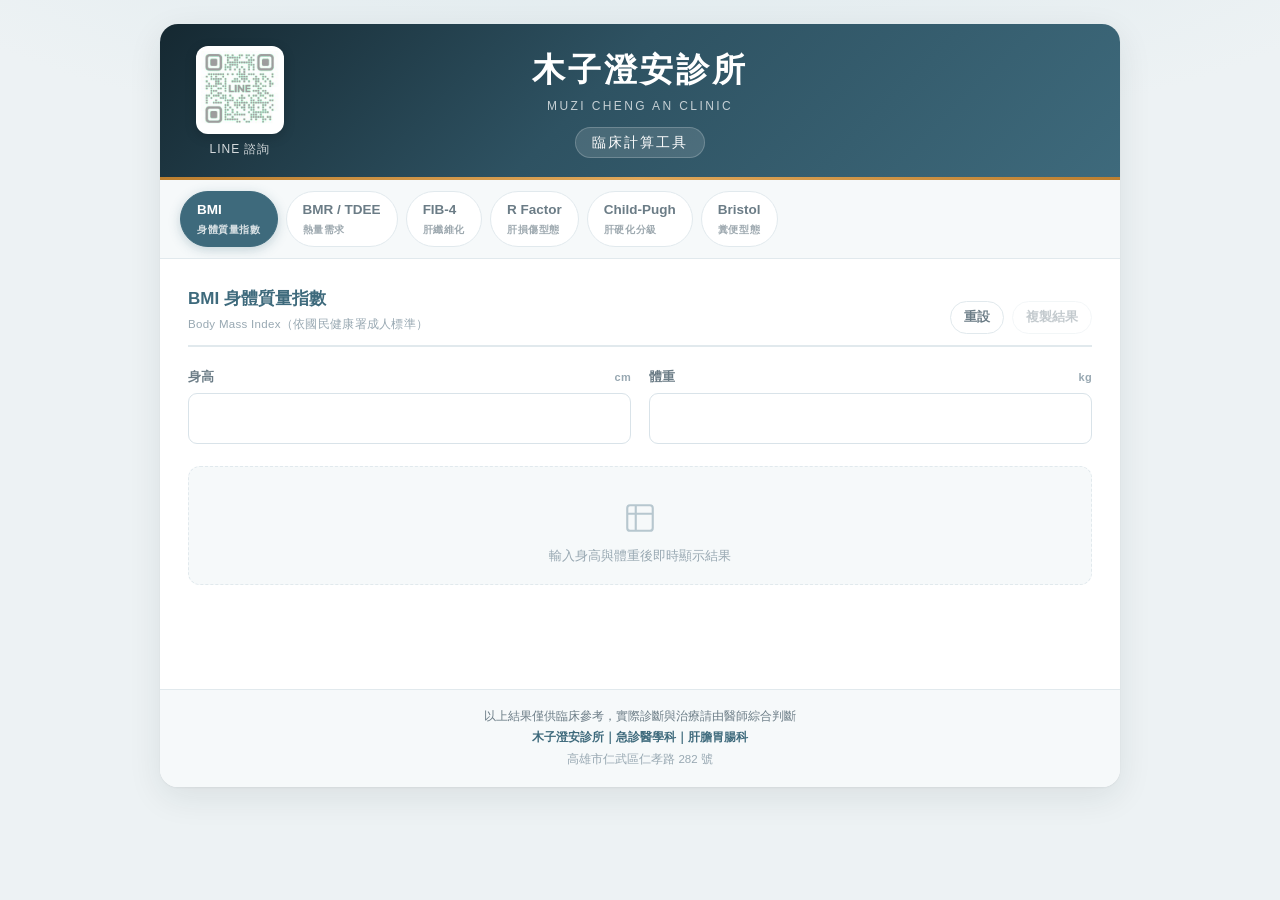
==== index.html @ b9e05024 "優化臨床計算工具的操作介面與外觀 操作介面 - 下拉選單改為分頁列（tab bar），六個工具一眼可見，行動裝置可橫向滑動 - 支援網址錨點（#fib4 等），可直接分享或加入書籤，上一頁可正常返回 " ====
<!DOCTYPE html>
<html lang="zh-Hant-TW">
<head>
<meta charset="UTF-8">
<meta name="viewport" content="width=device-width, initial-scale=1.0, viewport-fit=cover">
<meta name="color-scheme" content="light">
<meta name="theme-color" content="#3E6A7C">
<meta name="description" content="木子澄安診所臨床計算工具：BMI、BMR/TDEE、FIB-4 肝纖維化、R Factor 肝損傷型態、Child-Pugh 肝硬化分級、Bristol 糞便型態量表。">
<link rel="icon" href="data:image/svg+xml,%3Csvg xmlns='http://www.w3.org/2000/svg' viewBox='0 0 32 32'%3E%3Crect width='32' height='32' rx='7' fill='%233E6A7C'/%3E%3Ctext x='16' y='22' font-size='17' font-family='sans-serif' font-weight='700' fill='%23fff' text-anchor='middle'%3E木%3C/text%3E%3C/svg%3E">
<title>木子澄安診所 臨床計算工具</title>
<style>
/* ==========================================================
   Design tokens
   ========================================================== */
:root{
  --teal:#3E6A7C;
  --teal-dark:#2E5262;
  --teal-soft:#EAF1F3;
  --gold:#BC7F30;
  --gold-soft:#FBF2E3;
  --navy:#152831;

  --bg:#EDF2F4;
  --surface:#FFFFFF;
  --surface-alt:#F6F9FA;
  --text:#1B2B33;
  --muted:#6B7C86;
  --faint:#98A8B2;
  --line:#E1E9ED;

  --green:#2E7D4F;      --green-soft:#E9F5EE;
  --amber:#B45A00;      --amber-soft:#FFF5E6;
  --red:#C0392B;        --red-soft:#FBEBE9;
  --red-deep:#922B21;
  --blue:#2979A0;       --blue-soft:#E6F1F8;

  --radius:18px;
  --radius-md:12px;
  --radius-sm:9px;
  --shadow:0 1px 2px rgba(21,40,49,.05), 0 10px 34px rgba(21,40,49,.09);
  --ring:0 0 0 3px rgba(62,106,124,.22);
  --ease:cubic-bezier(.22,.61,.36,1);
}

*,*::before,*::after{box-sizing:border-box;margin:0;padding:0;}
html{overflow-y:scroll;-webkit-text-size-adjust:100%;}
body{
  font-family:-apple-system,BlinkMacSystemFont,'Helvetica Neue','PingFang TC','Noto Sans TC','Microsoft JhengHei',Arial,sans-serif;
  background:var(--bg);
  background-image:radial-gradient(1200px 420px at 50% -140px, #DCE8EC 0%, rgba(220,232,236,0) 70%);
  background-repeat:no-repeat;
  color:var(--text);
  line-height:1.65;
  min-height:100vh;
  padding:24px 16px 48px;
  padding-bottom:calc(48px + env(safe-area-inset-bottom));
  -webkit-font-smoothing:antialiased;
}
h1,h2,h3{font-weight:700;line-height:1.35;}
:focus-visible{outline:2px solid var(--teal);outline-offset:2px;border-radius:6px;}

.card{
  background:var(--surface);
  border-radius:var(--radius);
  box-shadow:var(--shadow);
  width:100%;max-width:min(960px,100%);
  margin:0 auto;overflow:hidden;
}
/* overflow:clip 可裁切圓角，又不會讓內部的 sticky 分頁列失效 */
@supports (overflow:clip){ .card{overflow:clip;} }

/* ==========================================================
   Header
   ========================================================== */
.header{
  position:relative;
  background:linear-gradient(135deg,var(--navy) 0%,var(--teal-dark) 45%,var(--teal) 100%);
  padding:22px 28px 20px;
  display:flex;align-items:center;gap:18px;
}
.header::after{
  content:"";position:absolute;left:0;right:0;bottom:0;height:3px;
  background:linear-gradient(90deg,var(--gold) 0%, #E0A75A 50%, var(--gold) 100%);
}
.header-center{flex:1;text-align:center;min-width:0;}
.clinic-name{font-size:33px;font-weight:700;color:#fff;letter-spacing:3px;}
.clinic-sub{font-size:12px;color:rgba(255,255,255,.72);letter-spacing:2.4px;margin-top:4px;text-transform:uppercase;}
.clinic-tool{
  display:inline-block;margin-top:10px;
  font-size:14px;font-weight:500;color:#fff;letter-spacing:2px;
  background:rgba(255,255,255,.13);
  border:1px solid rgba(255,255,255,.2);
  border-radius:999px;padding:3px 16px;
}
.qr-block{display:flex;flex-direction:column;align-items:center;gap:6px;flex-shrink:0;width:104px;}
.qr-wrap{
  width:88px;height:88px;background:#fff;border-radius:12px;padding:5px;
  box-shadow:0 3px 12px rgba(0,0,0,.18);
}
.qr-wrap img{width:100%;height:100%;object-fit:contain;display:block;}
.qr-label{color:rgba(255,255,255,.82);font-size:12px;letter-spacing:1px;}
.header-spacer{width:104px;flex-shrink:0;}

/* ==========================================================
   Tabs
   ========================================================== */
.tabs-wrap{
  position:sticky;top:0;z-index:30;
  background:rgba(246,249,250,.94);
  backdrop-filter:saturate(150%) blur(8px);
  -webkit-backdrop-filter:saturate(150%) blur(8px);
  border-bottom:1px solid var(--line);
}
.tabs{
  display:flex;gap:8px;
  padding:11px 20px;
  overflow-x:auto;
  scrollbar-width:none;
  scroll-snap-type:x proximity;
}
.tabs::-webkit-scrollbar{display:none;}
.tab{
  flex:0 0 auto;scroll-snap-align:center;
  display:flex;flex-direction:column;align-items:flex-start;gap:1px;
  border:1.5px solid var(--line);
  background:var(--surface);
  color:var(--muted);
  border-radius:999px;
  padding:7px 16px;
  font:inherit;font-size:13.5px;font-weight:600;
  cursor:pointer;white-space:nowrap;
  transition:background .18s var(--ease),color .18s var(--ease),border-color .18s var(--ease),transform .18s var(--ease);
}
.tab .tab-en{font-size:10px;font-weight:600;letter-spacing:.6px;opacity:.65;text-transform:uppercase;}
.tab:hover{border-color:var(--teal);color:var(--teal);}
.tab[aria-selected="true"]{
  background:var(--teal);border-color:var(--teal);color:#fff;
  box-shadow:0 3px 12px rgba(62,106,124,.28);
}
.tab[aria-selected="true"] .tab-en{opacity:.8;}

/* ==========================================================
   Panels
   ========================================================== */
.body{padding:26px 28px 30px;min-height:430px;}
.tool-panel{display:none;}
.tool-panel.active{display:block;animation:fade .28s var(--ease);}
@keyframes fade{from{opacity:0;transform:translateY(6px);}to{opacity:1;transform:none;}}

.panel-head{
  display:flex;align-items:flex-end;justify-content:space-between;gap:14px;
  border-bottom:2px solid var(--line);
  padding-bottom:11px;margin-bottom:20px;flex-wrap:wrap;
}
.panel-title{font-size:17px;font-weight:700;color:var(--teal);}
.panel-title small{display:block;font-size:11.5px;font-weight:500;color:var(--faint);letter-spacing:.3px;margin-top:2px;}
.panel-actions{display:flex;gap:8px;}
.act{
  border:1.5px solid var(--line);background:var(--surface);
  color:var(--muted);border-radius:999px;
  padding:5px 13px;font:inherit;font-size:12.5px;font-weight:600;
  cursor:pointer;transition:all .18s var(--ease);
  display:inline-flex;align-items:center;gap:5px;
}
.act:hover:not(:disabled){border-color:var(--teal);color:var(--teal);background:var(--teal-soft);}
.act:disabled{opacity:.4;cursor:not-allowed;}
.act.done{border-color:var(--green);color:var(--green);background:var(--green-soft);}

.formula{
  background:var(--teal-soft);
  border-left:3px solid var(--teal);
  border-radius:var(--radius-sm);
  padding:12px 16px;font-size:13px;color:#3C525C;line-height:1.85;margin-bottom:20px;
}
.formula strong{color:var(--teal-dark);}
.formula .unitline{color:var(--faint);font-size:12px;}

/* ---------- Fields ---------- */
.grid-2{display:grid;grid-template-columns:1fr 1fr;gap:18px;margin-bottom:22px;}
.grid-4{display:grid;grid-template-columns:repeat(4,1fr);gap:16px;margin-bottom:22px;}
.field{min-width:0;}
.field-head{display:flex;align-items:baseline;justify-content:space-between;gap:8px;margin-bottom:6px;}
.field-head label{font-size:12.5px;color:var(--muted);font-weight:600;}
.field-unit{font-size:11px;color:var(--faint);font-weight:600;letter-spacing:.3px;white-space:nowrap;}
.field input,.field select{
  width:100%;padding:11px 13px;
  border:1.5px solid #D9E3E9;border-radius:var(--radius-sm);
  font:inherit;font-size:16px;color:var(--text);
  background:var(--surface);outline:none;
  transition:border-color .18s var(--ease),box-shadow .18s var(--ease);
  font-variant-numeric:tabular-nums;
}
.field select{cursor:pointer;font-size:14.5px;
  appearance:none;-webkit-appearance:none;
  background-image:url("data:image/svg+xml,%3Csvg xmlns='http://www.w3.org/2000/svg' width='12' height='8' viewBox='0 0 12 8'%3E%3Cpath d='M1 1.5 6 6.5 11 1.5' fill='none' stroke='%236B7C86' stroke-width='1.8' stroke-linecap='round' stroke-linejoin='round'/%3E%3C/svg%3E");
  background-repeat:no-repeat;background-position:right 13px center;padding-right:34px;
}
.field input:focus,.field select:focus{border-color:var(--teal);box-shadow:var(--ring);}
.field input.invalid,.field select.invalid{border-color:var(--red);box-shadow:0 0 0 3px rgba(192,57,43,.14);}
.field-err{font-size:11.5px;color:var(--red);margin-top:5px;line-height:1.5;}
.field input[type=number]::-webkit-outer-spin-button,
.field input[type=number]::-webkit-inner-spin-button{-webkit-appearance:none;margin:0;}
.field input[type=number]{-moz-appearance:textfield;}

/* ---------- Empty hint ---------- */
.empty-hint{
  text-align:center;padding:34px 16px 18px;color:var(--faint);
  border:1.5px dashed var(--line);border-radius:var(--radius-md);
  background:var(--surface-alt);
}
.empty-hint svg{display:block;margin:0 auto 10px;}
.empty-hint p{font-size:13px;}

/* ---------- Result shell ---------- */
.result{
  border:1.5px solid var(--line);
  border-left-width:4px;
  border-radius:var(--radius-md);
  padding:18px;margin-bottom:16px;display:none;
  animation:fade .3s var(--ease);
}
.score{font-size:46px;font-weight:700;line-height:1;font-variant-numeric:tabular-nums;letter-spacing:-1px;}
.score-label{font-size:12.5px;color:var(--muted);margin-bottom:4px;}
.status-text{font-size:16px;font-weight:700;}
.interp{font-size:13px;color:#53656F;line-height:1.85;white-space:pre-line;}
.badge{
  display:inline-block;font-size:14px;font-weight:700;
  padding:4px 15px;border-radius:999px;
}
.detail-line{
  font-size:12.5px;color:#53656F;line-height:1.9;
  margin-top:10px;padding-top:10px;border-top:1px solid rgba(0,0,0,.07);
}

/* ---------- Reference table ---------- */
.ref-table{
  width:100%;border-collapse:collapse;font-size:13.5px;
  border:1px solid var(--line);border-radius:var(--radius-sm);
  overflow:hidden;margin-bottom:12px;
}
.ref-table th{
  background:var(--teal);color:#fff;padding:10px 14px;text-align:left;
  font-size:13px;font-weight:600;letter-spacing:.3px;
}
.ref-table td{padding:10px 14px;border-top:1px solid var(--line);vertical-align:top;}
.ref-table tbody tr:nth-child(even){background:var(--surface-alt);}
.ref-table tbody tr.hit{background:var(--gold-soft);box-shadow:inset 3px 0 0 var(--gold);}
.ref-table tbody tr.hit td:first-child{font-weight:700;}
.notes{font-size:11.5px;color:var(--faint);line-height:1.9;}

/* ==========================================================
   BMI
   ========================================================== */
.bmi-display{
  display:flex;align-items:center;gap:16px;flex-wrap:wrap;
  background:var(--surface-alt);border-radius:var(--radius-md);
  padding:16px 18px;margin-bottom:16px;
}
.bmi-number{font-size:52px;font-weight:700;line-height:1;min-width:104px;font-variant-numeric:tabular-nums;letter-spacing:-1.5px;}
.bmi-note{font-size:12.5px;color:var(--muted);line-height:1.7;margin-top:5px;}
.bar-wrap{margin-bottom:20px;}
.bar-track{
  position:relative;height:11px;border-radius:6px;
  background:linear-gradient(to right,#7FB6D4 0%,#5FC08D 22%,#F0C24C 32%,#E2703F 100%);
  margin-bottom:9px;
}
.bar-marker{
  position:absolute;top:-5px;width:20px;height:20px;border-radius:50%;
  background:var(--navy);border:3px solid #fff;
  box-shadow:0 2px 6px rgba(0,0,0,.28);transform:translateX(-50%);
  transition:left .45s var(--ease);
}
.bar-labels{display:flex;justify-content:space-between;font-size:11.5px;color:var(--faint);font-weight:600;}
.ideal-box{border:1.5px solid var(--line);border-radius:var(--radius-md);padding:15px;margin-bottom:16px;}
.ideal-label{font-size:12.5px;color:var(--muted);margin-bottom:6px;display:flex;align-items:center;gap:6px;}
.ideal-range{font-size:23px;font-weight:700;color:var(--navy);font-variant-numeric:tabular-nums;}
.ideal-note{font-size:12px;color:var(--muted);line-height:1.6;margin-top:4px;}
.target-box{background:var(--surface-alt);border:1.5px solid var(--line);border-radius:var(--radius-md);padding:16px;}
.target-box h3{font-size:14.5px;color:var(--teal);margin-bottom:12px;}
.target-row{display:flex;align-items:flex-start;gap:18px;flex-wrap:wrap;}
.target-input{width:190px;flex:0 0 auto;}
.target-result{
  background:var(--surface);border:1.5px solid #CBE4D6;border-radius:var(--radius-sm);
  padding:9px 16px;display:none;
}
.target-pct{font-size:17px;font-weight:700;padding:3px 14px;border-radius:999px;display:inline-block;}
.target-pct-label{font-size:12.5px;color:var(--muted);margin-top:5px;}
.target-detail{font-size:12.5px;color:var(--muted);margin-top:10px;line-height:1.8;display:none;}

/* ==========================================================
   Bristol
   ========================================================== */
.bristol-grid{display:grid;grid-template-columns:repeat(7,1fr);gap:10px;margin-bottom:10px;}
.bristol-card{
  border:2px solid var(--line);border-radius:var(--radius-md);
  padding:10px 4px 9px;text-align:center;cursor:pointer;
  background:var(--surface-alt);font:inherit;color:inherit;
  transition:border-color .18s var(--ease),background .18s var(--ease),transform .18s var(--ease),box-shadow .18s var(--ease);
}
.bristol-card:hover{border-color:var(--teal);background:var(--teal-soft);transform:translateY(-2px);box-shadow:0 6px 16px rgba(62,106,124,.15);}
.bristol-card[aria-pressed="true"]{border-color:var(--teal);background:var(--teal-soft);box-shadow:0 6px 16px rgba(62,106,124,.22);}
.bristol-card[aria-pressed="true"] .bristol-num{background:var(--teal);color:#fff;}
.bristol-num{
  font-size:10.5px;font-weight:700;color:var(--teal);letter-spacing:.4px;
  display:inline-block;padding:1px 8px;border-radius:999px;background:var(--teal-soft);margin-bottom:5px;
  transition:background .18s var(--ease),color .18s var(--ease);
}
.bristol-svg{width:100%;max-width:92px;height:auto;aspect-ratio:9/7;display:block;margin:0 auto 5px;}
.bristol-label{display:block;font-size:11px;color:#54666F;font-weight:600;line-height:1.35;}

/* ==========================================================
   TDEE
   ========================================================== */
.stat-grid{display:grid;grid-template-columns:repeat(3,1fr);gap:12px;margin-bottom:20px;}
.stat{background:var(--surface-alt);border:1.5px solid var(--line);border-radius:var(--radius-md);padding:15px 12px;text-align:center;}
.stat.accent{background:var(--gold-soft);border-color:#EFD6AC;}
.stat-label{font-size:12.5px;color:var(--muted);margin-bottom:4px;}
.stat-val{font-size:30px;font-weight:700;line-height:1.1;font-variant-numeric:tabular-nums;}
.stat-unit{font-size:12px;color:var(--faint);}
.section-box{background:var(--surface-alt);border:1.5px solid var(--line);border-radius:var(--radius-md);padding:16px;margin-bottom:20px;}
.section-title{font-size:14.5px;font-weight:700;color:var(--teal);margin-bottom:12px;}
.mini-grid-4{display:grid;grid-template-columns:repeat(4,1fr);gap:10px;}
.mini-grid-3{display:grid;grid-template-columns:repeat(3,1fr);gap:10px;}
.mini{background:var(--surface);border:1.5px solid var(--line);border-radius:var(--radius-sm);padding:11px 8px;text-align:center;}
.mini-label{font-size:12.5px;color:var(--muted);margin-bottom:3px;}
.mini-val{font-size:19px;font-weight:700;color:var(--teal);font-variant-numeric:tabular-nums;}
.mini-unit{font-size:11.5px;color:var(--faint);}
.edu-head{background:var(--teal);padding:10px 16px;color:#fff;font-size:14.5px;font-weight:700;}
.edu-wrap{border:1.5px solid var(--line);border-radius:var(--radius-md);overflow:hidden;}
.edu-grid{display:grid;grid-template-columns:1fr 1fr;gap:13px;padding:14px 16px;}
.edu-card{background:var(--surface-alt);border:1px solid var(--line);border-radius:var(--radius-sm);padding:12px;}
.edu-icon{font-size:20px;margin-bottom:4px;}
.edu-title{font-size:13.5px;font-weight:700;color:var(--teal);margin-bottom:4px;}
.edu-text{font-size:13px;color:#53656F;line-height:1.75;}

/* ==========================================================
   Footer
   ========================================================== */
.footer{
  background:var(--surface-alt);padding:16px 22px;
  font-size:11.5px;color:var(--muted);text-align:center;line-height:1.9;
  border-top:1px solid var(--line);
}
.footer strong{color:var(--teal);}
.footer .addr{color:var(--faint);}

.sr-only{
  position:absolute;width:1px;height:1px;padding:0;margin:-1px;
  overflow:hidden;clip:rect(0 0 0 0);white-space:nowrap;border:0;
}

/* ==========================================================
   Responsive
   ========================================================== */
@media (max-width:820px){
  .bristol-grid{grid-template-columns:repeat(4,1fr);gap:8px;}
}
@media (max-width:600px){
  body{padding:0 0 32px;background-image:none;}
  .card{border-radius:0;box-shadow:none;}

  .header{padding:14px 14px 13px;gap:10px;}
  .clinic-name{font-size:21px;letter-spacing:1.5px;}
  .clinic-sub{font-size:9.5px;letter-spacing:1.6px;margin-top:2px;}
  .clinic-tool{font-size:12px;margin-top:7px;padding:2px 12px;}
  .qr-block{width:64px;gap:4px;}
  .qr-wrap{width:60px;height:60px;padding:3px;border-radius:9px;}
  .qr-label{font-size:10px;}
  .header-spacer{width:64px;}

  .tabs{padding:9px 12px;gap:7px;}
  .tab{padding:7px 13px;font-size:13px;}

  .body{padding:16px 14px 22px;min-height:340px;}
  .panel-head{margin-bottom:15px;}
  .panel-title{font-size:15px;}

  .grid-2{grid-template-columns:1fr;gap:13px;}
  .grid-4{grid-template-columns:1fr 1fr;gap:13px;}
  .field input,.field select{font-size:16px;padding:10px 12px;}

  .bmi-number{font-size:40px;min-width:84px;}
  .ideal-range{font-size:19px;}
  .bar-labels{font-size:10px;}
  .target-input{width:100%;}
  .target-row{flex-direction:column;gap:12px;}
  .target-result{width:100%;}

  .score{font-size:37px;}
  .status-text{font-size:15px;}
  .ref-table{font-size:12.5px;}
  .ref-table th{padding:8px 9px;font-size:12px;}
  .ref-table td{padding:8px 9px;}

  .stat-grid{grid-template-columns:1fr;}
  .stat-val{font-size:27px;}
  .mini-grid-4{grid-template-columns:1fr 1fr;}
  .edu-grid{grid-template-columns:1fr;}

  .bristol-svg{max-width:70px;}
  .bristol-num{font-size:10px;}
  .bristol-label{font-size:10px;}
  .bristol-card{padding:7px 3px 6px;border-radius:9px;}
}
@media (max-width:400px){
  .clinic-name{font-size:18px;}
  .grid-4{grid-template-columns:1fr;}
  .bristol-grid{grid-template-columns:repeat(3,1fr);}
  .mini-grid-3{grid-template-columns:1fr;}
}
.mobile-br{display:none;}
@media (max-width:600px){.mobile-br{display:block;}}

@media (prefers-reduced-motion:reduce){
  *,*::before,*::after{animation-duration:.001ms!important;transition-duration:.001ms!important;}
}

/* ==========================================================
   Print
   ========================================================== */
@page{margin:14mm;}
@media print{
  body{background:#fff;padding:0;}
  .card{box-shadow:none;border-radius:0;max-width:100%;}
  .tabs-wrap,.panel-actions,.empty-hint,.qr-block,.header-spacer{display:none!important;}
  .header{background:#fff!important;color:var(--navy);padding:0 0 10px;border-bottom:2px solid var(--teal);}
  .header::after{display:none;}
  .clinic-name,.clinic-sub,.clinic-tool{color:var(--navy)!important;}
  .clinic-tool{background:none;border:none;}
  .body{padding:14px 0;min-height:0;}
  .result{break-inside:avoid;}
  .ref-table th{background:var(--teal)!important;-webkit-print-color-adjust:exact;print-color-adjust:exact;}
  *{-webkit-print-color-adjust:exact;print-color-adjust:exact;}
}
</style>
</head>
<body>
<div class="card">

  <!-- ===================== HEADER ===================== -->
  <header class="header">
    <div class="qr-block">
      <div class="qr-wrap">
        <img src="[data-uri]" alt="木子澄安診所 LINE 官方帳號 QR Code" width="88" height="88" decoding="async">
      </div>
      <div class="qr-label">LINE 諮詢</div>
    </div>
    <div class="header-center">
      <h1 class="clinic-name">木子澄安診所</h1>
      <div class="clinic-sub">Muzi Cheng An Clinic</div>
      <div class="clinic-tool">臨床計算工具</div>
    </div>
    <div class="header-spacer" aria-hidden="true"></div>
  </header>

  <!-- ===================== TABS ===================== -->
  <div class="tabs-wrap">
    <div class="tabs" role="tablist" aria-label="選擇計算工具" id="tablist">
      <button class="tab" role="tab" id="tab-bmi" aria-controls="panel-bmi" aria-selected="true" data-tool="bmi">
        BMI<span class="tab-en">身體質量指數</span>
      </button>
      <button class="tab" role="tab" id="tab-tdee" aria-controls="panel-tdee" aria-selected="false" tabindex="-1" data-tool="tdee">
        BMR / TDEE<span class="tab-en">熱量需求</span>
      </button>
      <button class="tab" role="tab" id="tab-fib4" aria-controls="panel-fib4" aria-selected="false" tabindex="-1" data-tool="fib4">
        FIB-4<span class="tab-en">肝纖維化</span>
      </button>
      <button class="tab" role="tab" id="tab-rfactor" aria-controls="panel-rfactor" aria-selected="false" tabindex="-1" data-tool="rfactor">
        R Factor<span class="tab-en">肝損傷型態</span>
      </button>
      <button class="tab" role="tab" id="tab-childpugh" aria-controls="panel-childpugh" aria-selected="false" tabindex="-1" data-tool="childpugh">
        Child-Pugh<span class="tab-en">肝硬化分級</span>
      </button>
      <button class="tab" role="tab" id="tab-bristol" aria-controls="panel-bristol" aria-selected="false" tabindex="-1" data-tool="bristol">
        Bristol<span class="tab-en">糞便型態</span>
      </button>
    </div>
  </div>

  <main class="body">

    <!-- ===================== BMI ===================== -->
    <section class="tool-panel active" id="panel-bmi" role="tabpanel" aria-labelledby="tab-bmi" tabindex="0">
      <div class="panel-head">
        <div class="panel-title">BMI 身體質量指數<small>Body Mass Index（依國民健康署成人標準）</small></div>
        <div class="panel-actions">
          <button class="act" type="button" data-reset="bmi">重設</button>
          <button class="act" type="button" data-copy="bmi" disabled>複製結果</button>
        </div>
      </div>

      <div class="grid-2">
        <div class="field">
          <div class="field-head"><label for="height">身高</label><span class="field-unit">cm</span></div>
          <input type="number" id="height" min="100" max="250" step="0.1" inputmode="decimal" autocomplete="off">
          <p class="field-err" hidden></p>
        </div>
        <div class="field">
          <div class="field-head"><label for="weight">體重</label><span class="field-unit">kg</span></div>
          <input type="number" id="weight" min="20" max="300" step="0.1" inputmode="decimal" autocomplete="off">
          <p class="field-err" hidden></p>
        </div>
      </div>

      <div class="empty-hint" id="bmi-hint">
        <svg width="34" height="34" viewBox="0 0 24 24" fill="none" stroke="#B7C7CF" stroke-width="1.5" stroke-linecap="round" stroke-linejoin="round" aria-hidden="true">
          <path d="M9 3H5a2 2 0 0 0-2 2v4m6-6h10a2 2 0 0 1 2 2v4M9 3v18m0 0h10a2 2 0 0 0 2-2V9M9 21H5a2 2 0 0 1-2-2V9m0 0h18"/>
        </svg>
        <p>輸入身高與體重後即時顯示結果</p>
      </div>

      <div id="bmi-result" style="display:none;" aria-live="polite">
        <div class="bmi-display">
          <div class="bmi-number" id="bmi-val">—</div>
          <div>
            <div><span class="badge" id="bmi-badge">—</span></div>
            <div class="bmi-note" id="bmi-note"></div>
          </div>
        </div>
        <div class="bar-wrap">
          <div class="bar-track"><div class="bar-marker" id="bar-marker" style="left:0%"></div></div>
          <div class="bar-labels">
            <span>過輕<br>&lt;18.5</span>
            <span style="text-align:center">正常<br>18.5–24</span>
            <span style="text-align:center">過重<br>24–27</span>
            <span style="text-align:right">肥胖<br>&gt;27</span>
          </div>
        </div>
        <div class="ideal-box">
          <div class="ideal-label">
            <svg width="13" height="13" viewBox="0 0 24 24" fill="none" stroke="#3E6A7C" stroke-width="2" stroke-linecap="round" stroke-linejoin="round" aria-hidden="true"><circle cx="12" cy="12" r="10"/><line x1="12" y1="8" x2="12" y2="12"/><line x1="12" y1="16" x2="12.01" y2="16"/></svg>
            此身高的標準體重範圍（BMI 18.5 – 24）
          </div>
          <div class="ideal-range" id="ideal-range">— kg</div>
          <div class="ideal-note" id="ideal-note"></div>
        </div>
        <div class="target-box">
          <h3>目標體重與減重比例</h3>
          <div class="target-row">
            <div class="field target-input">
              <div class="field-head"><label for="target-weight">目標體重</label><span class="field-unit">kg</span></div>
              <input type="number" id="target-weight" min="20" max="300" step="0.1" inputmode="decimal" autocomplete="off">
              <p class="field-err" hidden></p>
            </div>
            <div class="target-result" id="target-result">
              <div class="target-pct" id="target-pct">—</div>
              <div class="target-pct-label">需減去目前體重的比例</div>
            </div>
          </div>
          <div class="target-detail" id="target-detail"></div>
        </div>
      </div>
    </section>

    <!-- ===================== TDEE ===================== -->
    <section class="tool-panel" id="panel-tdee" role="tabpanel" aria-labelledby="tab-tdee" tabindex="0" hidden>
      <div class="panel-head">
        <div class="panel-title">BMR / TDEE 熱量需求<small>Mifflin-St Jeor 公式</small></div>
        <div class="panel-actions">
          <button class="act" type="button" data-reset="tdee">重設</button>
          <button class="act" type="button" data-copy="tdee" disabled>複製結果</button>
        </div>
      </div>

      <div class="formula">
        <strong>Mifflin-St Jeor 公式：</strong><br>
        男性：BMR = 10 × 體重(kg) + 6.25 × 身高(cm) − 5 × 年齡 + 5<br>
        女性：BMR = 10 × 體重(kg) + 6.25 × 身高(cm) − 5 × 年齡 − 161<br>
        <span class="unitline">TDEE = BMR × 活動係數　｜　每日減少 500 kcal ≈ 每週減重約 0.45 kg</span>
      </div>

      <div class="grid-2">
        <div class="field">
          <div class="field-head"><label for="tdee-sex">生理性別</label></div>
          <select id="tdee-sex">
            <option value="">未選擇</option>
            <option value="male">男性</option>
            <option value="female">女性</option>
          </select>
          <p class="field-err" hidden></p>
        </div>
        <div class="field">
          <div class="field-head"><label for="tdee-age">年齡</label><span class="field-unit">歲</span></div>
          <input type="number" id="tdee-age" min="10" max="100" step="1" inputmode="numeric" autocomplete="off">
          <p class="field-err" hidden></p>
        </div>
        <div class="field">
          <div class="field-head"><label for="tdee-height">身高</label><span class="field-unit">cm</span></div>
          <input type="number" id="tdee-height" min="100" max="250" step="0.1" inputmode="decimal" autocomplete="off">
          <p class="field-err" hidden></p>
        </div>
        <div class="field">
          <div class="field-head"><label for="tdee-weight">體重</label><span class="field-unit">kg</span></div>
          <input type="number" id="tdee-weight" min="20" max="300" step="0.1" inputmode="decimal" autocomplete="off">
          <p class="field-err" hidden></p>
        </div>
      </div>

      <div class="field" style="margin-bottom:22px;">
        <div class="field-head"><label for="tdee-activity">活動量</label></div>
        <select id="tdee-activity">
          <option value="">未選擇</option>
          <option value="1.2">久坐少動（辦公室工作，幾乎不運動）× 1.2</option>
          <option value="1.375">輕度活動（每週輕度運動 1–3 天）× 1.375</option>
          <option value="1.55">中度活動（每週中強度運動 3–5 天）× 1.55</option>
          <option value="1.725">高度活動（每週高強度運動 6–7 天）× 1.725</option>
          <option value="1.9">極高度活動（體力勞動或每日高強度訓練）× 1.9</option>
        </select>
        <p class="field-err" hidden></p>
      </div>

      <div class="empty-hint" id="tdee-hint">
        <svg width="34" height="34" viewBox="0 0 24 24" fill="none" stroke="#B7C7CF" stroke-width="1.5" stroke-linecap="round" stroke-linejoin="round" aria-hidden="true">
          <path d="M12 22c5.523 0 10-4.477 10-10S17.523 2 12 2 2 6.477 2 12s4.477 10 10 10z"/><path d="M12 8v4l3 3"/>
        </svg>
        <p>填入全部欄位後即時計算</p>
      </div>

      <div id="tdee-result" style="display:none;" aria-live="polite">
        <div class="stat-grid">
          <div class="stat">
            <div class="stat-label">基礎代謝率 BMR</div>
            <div class="stat-val" style="color:var(--teal)" id="tdee-bmr">—</div>
            <div class="stat-unit">kcal／天</div>
          </div>
          <div class="stat">
            <div class="stat-label">每日總消耗 TDEE</div>
            <div class="stat-val" style="color:var(--green)" id="tdee-val">—</div>
            <div class="stat-unit">kcal／天</div>
          </div>
          <div class="stat accent">
            <div class="stat-label">減重目標熱量</div>
            <div class="stat-val" style="color:var(--gold)" id="tdee-target">—</div>
            <div class="stat-unit">kcal／天（−500）</div>
          </div>
        </div>

        <div class="section-box">
          <div class="section-title">減重時程預估（每日減少 500 kcal）</div>
          <div class="mini-grid-4" id="tdee-timeline"></div>
          <p class="notes" style="margin-top:10px;">以 7,700 kcal ≈ 1 kg 體脂換算，為線性推估值；實際減重速度會隨體重下降而趨緩。</p>
        </div>

        <div class="section-box">
          <div class="section-title">建議每日營養素攝取（依減重目標熱量）</div>
          <div class="mini-grid-3" id="tdee-macros"></div>
          <p class="notes" style="margin-top:10px;">蛋白質 30%｜碳水化合物 40%｜脂肪 30%（一般減重期建議比例，慢性腎病或其他疾病須個別調整）</p>
        </div>

        <div class="edu-wrap">
          <div class="edu-head">減重衛教重點</div>
          <div class="edu-grid">
            <div class="edu-card">
              <div class="edu-icon">💧</div>
              <div class="edu-title">足夠水分</div>
              <div class="edu-text">每日飲水 30–35 mL/kg，有助代謝廢物排除，並可降低飢餓感。餐前飲水 250–500 mL 可減少食量。</div>
            </div>
            <div class="edu-card">
              <div class="edu-icon">🥗</div>
              <div class="edu-title">飲食原則</div>
              <div class="edu-text">增加蔬菜與蛋白質比例，減少精製碳水化合物與含糖飲料。建議定時定量，避免暴飲暴食。</div>
            </div>
            <div class="edu-card">
              <div class="edu-icon">🏃</div>
              <div class="edu-title">規律運動</div>
              <div class="edu-text">有氧運動每週至少 150 分鐘中強度，搭配阻力訓練維持肌肉量，避免基礎代謝率下降。</div>
            </div>
            <div class="edu-card">
              <div class="edu-icon">😴</div>
              <div class="edu-title">睡眠品質</div>
              <div class="edu-text">睡眠不足會升高飢餓素（Ghrelin），增加食慾與脂肪堆積。建議每日睡眠 7–9 小時。</div>
            </div>
            <div class="edu-card">
              <div class="edu-icon">📉</div>
              <div class="edu-title">減重速度</div>
              <div class="edu-text">每週減重 0.5–1 kg 為較安全的速度，過快減重可能造成肌肉流失、膽結石或代謝紊亂。</div>
            </div>
            <div class="edu-card">
              <div class="edu-icon">🩺</div>
              <div class="edu-title">醫師評估</div>
              <div class="edu-text">BMI ≥ 27 合併慢性病，或 BMI ≥ 30，建議至門診由醫師評估是否需要藥物輔助或手術治療。</div>
            </div>
          </div>
        </div>
      </div>
    </section>

    <!-- ===================== FIB-4 ===================== -->
    <section class="tool-panel" id="panel-fib4" role="tabpanel" aria-labelledby="tab-fib4" tabindex="0" hidden>
      <div class="panel-head">
        <div class="panel-title">FIB-4 肝纖維化評估<small>Fibrosis-4 Index for Liver Fibrosis</small></div>
        <div class="panel-actions">
          <button class="act" type="button" data-reset="fib4">重設</button>
          <button class="act" type="button" data-copy="fib4" disabled>複製結果</button>
        </div>
      </div>

      <div class="formula">
        <strong>FIB-4 計算公式：</strong><br>
        FIB-4 =（年齡 × AST）÷（血小板數 × √ALT）<br>
        <span class="unitline">血小板單位：10⁹/L　｜　AST／ALT 單位：U/L</span>
      </div>

      <div class="grid-4">
        <div class="field">
          <div class="field-head"><label for="fib-age">年齡</label><span class="field-unit">歲</span></div>
          <input type="number" id="fib-age" min="18" max="120" step="1" inputmode="numeric" autocomplete="off">
          <p class="field-err" hidden></p>
        </div>
        <div class="field">
          <div class="field-head"><label for="fib-ast">AST</label><span class="field-unit">U/L</span></div>
          <input type="number" id="fib-ast" min="1" max="5000" step="1" inputmode="numeric" autocomplete="off">
          <p class="field-err" hidden></p>
        </div>
        <div class="field">
          <div class="field-head"><label for="fib-alt">ALT</label><span class="field-unit">U/L</span></div>
          <input type="number" id="fib-alt" min="1" max="5000" step="1" inputmode="numeric" autocomplete="off">
          <p class="field-err" hidden></p>
        </div>
        <div class="field">
          <div class="field-head"><label for="fib-plt">血小板</label><span class="field-unit">10⁹/L</span></div>
          <input type="number" id="fib-plt" min="1" max="1500" step="1" inputmode="numeric" autocomplete="off">
          <p class="field-err" hidden></p>
        </div>
      </div>

      <div class="empty-hint" id="fib4-hint">
        <svg width="34" height="34" viewBox="0 0 24 24" fill="none" stroke="#B7C7CF" stroke-width="1.5" stroke-linecap="round" stroke-linejoin="round" aria-hidden="true">
          <path d="M19.428 15.428a2 2 0 0 0-1.022-.547l-2.387-.477a6 6 0 0 0-3.86.517l-.318.158a6 6 0 0 1-3.86.517L6.05 15.21a2 2 0 0 0-1.806.547M8 4h8l-1 1v5.172a2 2 0 0 0 .586 1.414l5 5c1.26 1.26.367 3.414-1.415 3.414H4.828c-1.782 0-2.674-2.154-1.414-3.414l5-5A2 2 0 0 0 9 10.172V5L8 4z"/>
        </svg>
        <p>輸入四項數值後即時計算</p>
      </div>

      <div class="result" id="fib4-result" aria-live="polite">
        <div class="score-label">FIB-4 指數</div>
        <div class="score" id="fib-score">—</div>
        <div class="status-text" id="fib-status" style="margin:6px 0 8px;">—</div>
        <div class="interp" id="fib-interp"></div>
      </div>

      <table class="ref-table" id="fib4-table">
        <caption class="sr-only">FIB-4 分級對照表</caption>
        <thead>
          <tr><th>FIB-4 數值</th><th>風險分級</th><th>臨床意義</th></tr>
        </thead>
        <tbody>
          <tr data-band="low"><td>&lt; 1.30</td><td style="color:var(--green);font-weight:600">低度纖維化風險</td><td>NPV 約 90%，可合理排除進階纖維化（F0–F1）</td></tr>
          <tr data-band="mid"><td>1.30 – 2.67</td><td style="color:var(--amber);font-weight:600">不確定區間</td><td>建議 FibroScan 或其他非侵入性評估</td></tr>
          <tr data-band="high"><td>&gt; 2.67</td><td style="color:var(--red);font-weight:600">高度纖維化風險</td><td>PPV 約 65%，高度懷疑進階纖維化（F3–F4）</td></tr>
        </tbody>
      </table>
      <div class="notes">
        ※ 年齡 ≥ 65 歲時本工具自動改用調整閾值（&lt; 2.0 低風險；&gt; 4.0 高風險），以降低偽陽性<br>
        ※ 適用慢性肝病（MASLD／NAFLD、慢性 B／C 型肝炎）；急性肝炎、年齡 &lt; 35 歲的準確度較低<br>
        ※ 參考：Sterling RK et al. Hepatology 2006；McPherson S et al. Am J Gastroenterol 2017（年齡調整閾值）
      </div>
    </section>

    <!-- ===================== R FACTOR ===================== -->
    <section class="tool-panel" id="panel-rfactor" role="tabpanel" aria-labelledby="tab-rfactor" tabindex="0" hidden>
      <div class="panel-head">
        <div class="panel-title">R Factor 肝損傷型態鑑別<small>DILI Pattern Classification（RUCAM）</small></div>
        <div class="panel-actions">
          <button class="act" type="button" data-reset="rfactor">重設</button>
          <button class="act" type="button" data-copy="rfactor" disabled>複製結果</button>
        </div>
      </div>

      <div class="formula">
        <strong>R Factor 公式：</strong><br>
        R =（ALT ÷ ALT 正常上限）÷（ALP ÷ ALP 正常上限）<br>
        <span class="unitline">用於鑑別肝細胞型、膽汁鬱積型、混合型肝損傷，為 RUCAM 評分的判定標準之一</span>
      </div>

      <div class="grid-4">
        <div class="field">
          <div class="field-head"><label for="rf-alt">ALT</label><span class="field-unit">U/L</span></div>
          <input type="number" id="rf-alt" min="1" max="10000" step="1" inputmode="numeric" autocomplete="off">
          <p class="field-err" hidden></p>
        </div>
        <div class="field">
          <div class="field-head"><label for="rf-alt-uln">ALT 正常上限</label><span class="field-unit">U/L</span></div>
          <input type="number" id="rf-alt-uln" min="1" max="500" step="1" inputmode="numeric" autocomplete="off">
          <p class="field-err" hidden></p>
        </div>
        <div class="field">
          <div class="field-head"><label for="rf-alp">ALP</label><span class="field-unit">U/L</span></div>
          <input type="number" id="rf-alp" min="1" max="10000" step="1" inputmode="numeric" autocomplete="off">
          <p class="field-err" hidden></p>
        </div>
        <div class="field">
          <div class="field-head"><label for="rf-alp-uln">ALP 正常上限</label><span class="field-unit">U/L</span></div>
          <input type="number" id="rf-alp-uln" min="1" max="500" step="1" inputmode="numeric" autocomplete="off">
          <p class="field-err" hidden></p>
        </div>
      </div>

      <div class="empty-hint" id="rfactor-hint">
        <svg width="34" height="34" viewBox="0 0 24 24" fill="none" stroke="#B7C7CF" stroke-width="1.5" stroke-linecap="round" stroke-linejoin="round" aria-hidden="true">
          <circle cx="12" cy="12" r="10"/><line x1="12" y1="8" x2="12" y2="12"/><line x1="12" y1="16" x2="12.01" y2="16"/>
        </svg>
        <p>輸入 ALT、ALT 正常上限、ALP、ALP 正常上限後即時計算</p>
      </div>

      <div class="result" id="rfactor-result" aria-live="polite">
        <div style="display:flex;align-items:flex-start;gap:22px;flex-wrap:wrap;">
          <div>
            <div class="score-label">R Factor</div>
            <div class="score" id="rf-score">—</div>
          </div>
          <div style="flex:1;min-width:200px;">
            <span class="badge" id="rf-badge" style="margin-bottom:7px;">—</span>
            <div class="interp" id="rf-interp"></div>
          </div>
        </div>
        <div class="detail-line" id="rf-detail"></div>
      </div>

      <table class="ref-table" id="rfactor-table" style="margin-top:16px;">
        <caption class="sr-only">R Factor 型態對照表</caption>
        <thead>
          <tr><th>R&#8209;<br class="mobile-br">factor</th><th>損傷型態</th><th>主要<br class="mobile-br">特徵</th><th>常見原因（舉例）</th></tr>
        </thead>
        <tbody>
          <tr data-band="hep"><td style="font-weight:700;color:var(--red);">&ge; 5</td><td style="font-weight:600;color:var(--red);">肝細胞型<br>Hepatocellular</td><td>ALT 顯著升高；ALP 相對正常</td><td>Isoniazid、Statins、Acetaminophen、病毒性肝炎</td></tr>
          <tr data-band="chol"><td style="font-weight:700;color:var(--blue);">&lt; 2</td><td style="font-weight:600;color:var(--blue);">膽汁鬱積型<br>Cholestatic</td><td>ALP 顯著升高；ALT 相對正常</td><td>Amoxicillin-clavulanate、Chlorpromazine、同化性類固醇</td></tr>
          <tr data-band="mix"><td style="font-weight:700;color:var(--amber);">2 – 5</td><td style="font-weight:600;color:var(--amber);">混合型<br>Mixed</td><td>ALT 與 ALP 均升高</td><td>Phenytoin、Sulfonamides、草藥與中藥製劑</td></tr>
        </tbody>
      </table>
      <div class="notes" style="margin-top:12px;">
        ※ R Factor 為 RUCAM（Roussel Uclaf Causality Assessment Method）判斷 DILI 型態的標準工具<br>
        ※ 需先排除其他肝損傷病因（病毒性肝炎、酒精性、自體免疫性、膽道阻塞）後，方可歸因於藥物<br>
        ※ 參考：Danan G &amp; Bénichou C. J Clin Epidemiol 1993；EASL Clinical Practice Guidelines on DILI 2019
      </div>
    </section>

    <!-- ===================== CHILD-PUGH ===================== -->
    <section class="tool-panel" id="panel-childpugh" role="tabpanel" aria-labelledby="tab-childpugh" tabindex="0" hidden>
      <div class="panel-head">
        <div class="panel-title">Child-Pugh Score 肝硬化嚴重度分級<small>Child-Turcotte-Pugh Classification</small></div>
        <div class="panel-actions">
          <button class="act" type="button" data-reset="childpugh">重設</button>
          <button class="act" type="button" data-copy="childpugh" disabled>複製結果</button>
        </div>
      </div>

      <div class="formula">
        <strong>五項評估指標：</strong>腹水、肝性腦病變、總膽紅素、白蛋白、凝血時間（PT 延長秒數或 INR）<br>
        <span class="unitline">各項 1–3 分，總分 5–15 分，分為 A／B／C 三級</span>
      </div>

      <div class="grid-2">
        <div class="field">
          <div class="field-head"><label for="cp-ascites">腹水 Ascites</label></div>
          <select id="cp-ascites">
            <option value="">未選擇</option>
            <option value="1">無（1 分）</option>
            <option value="2">輕度／藥物可控（2 分）</option>
            <option value="3">中重度／難治性（3 分）</option>
          </select>
        </div>
        <div class="field">
          <div class="field-head"><label for="cp-pt">PT 延長秒數或 INR</label></div>
          <select id="cp-pt">
            <option value="">未選擇</option>
            <option value="1">PT 延長 &lt; 4 秒 或 INR &lt; 1.7（1 分）</option>
            <option value="2">PT 延長 4–6 秒 或 INR 1.7–2.3（2 分）</option>
            <option value="3">PT 延長 &gt; 6 秒 或 INR &gt; 2.3（3 分）</option>
          </select>
        </div>
        <div class="field">
          <div class="field-head"><label for="cp-enceph">肝性腦病變 Encephalopathy</label></div>
          <select id="cp-enceph">
            <option value="">未選擇</option>
            <option value="1">無（1 分）</option>
            <option value="2">Grade I–II（2 分）</option>
            <option value="3">Grade III–IV（3 分）</option>
          </select>
        </div>
        <div class="field">
          <div class="field-head"><label for="cp-bili">總膽紅素 Bilirubin</label><span class="field-unit">mg/dL</span></div>
          <select id="cp-bili">
            <option value="">未選擇</option>
            <option value="1">&lt; 2（1 分）</option>
            <option value="2">2 – 3（2 分）</option>
            <option value="3">&gt; 3（3 分）</option>
          </select>
        </div>
        <div class="field">
          <div class="field-head"><label for="cp-alb">白蛋白 Albumin</label><span class="field-unit">g/dL</span></div>
          <select id="cp-alb">
            <option value="">未選擇</option>
            <option value="1">&gt; 3.5（1 分）</option>
            <option value="2">2.8 – 3.5（2 分）</option>
            <option value="3">&lt; 2.8（3 分）</option>
          </select>
        </div>
      </div>

      <div class="empty-hint" id="childpugh-hint">
        <svg width="34" height="34" viewBox="0 0 24 24" fill="none" stroke="#B7C7CF" stroke-width="1.5" stroke-linecap="round" stroke-linejoin="round" aria-hidden="true">
          <path d="M9 3H5a2 2 0 0 0-2 2v4m6-6h10a2 2 0 0 1 2 2v4M9 3v18m0 0h10a2 2 0 0 0 2-2V9M9 21H5a2 2 0 0 1-2-2V9m0 0h18"/>
        </svg>
        <p id="cp-hint-text">選擇全部五項指標後即時計算</p>
      </div>

      <div class="result" id="childpugh-result" aria-live="polite">
        <div style="display:flex;align-items:flex-start;gap:26px;flex-wrap:wrap;">
          <div>
            <div class="score-label">總分</div>
            <div class="score" id="cp-score">—</div>
          </div>
          <div>
            <div class="score-label">分級</div>
            <div class="status-text" id="cp-grade" style="font-size:24px;margin-top:6px;">—</div>
          </div>
          <div style="flex:1;min-width:200px;">
            <div class="score-label">臨床意義</div>
            <div class="interp" id="cp-interp"></div>
          </div>
        </div>
        <div class="detail-line" id="cp-detail"></div>
      </div>

      <table class="ref-table" id="childpugh-table" style="margin-top:16px;">
        <caption class="sr-only">Child-Pugh 分級與存活率對照表</caption>
        <thead>
          <tr><th>級別</th><th>總分</th><th>一年<br class="mobile-br">存活率</th><th>二年<br class="mobile-br">存活率</th></tr>
        </thead>
        <tbody>
          <tr data-band="A"><td style="font-weight:700;color:var(--green);">A 級（代償良好）</td><td>5 – 6 分</td><td>約 100%</td><td>約 85%</td></tr>
          <tr data-band="B"><td style="font-weight:700;color:var(--amber);">B 級（功能受損）</td><td>7 – 9 分</td><td>約 81%</td><td>約 57%</td></tr>
          <tr data-band="C"><td style="font-weight:700;color:var(--red);">C 級（失代償期）</td><td>10 – 15 分</td><td>約 45%</td><td>約 35%</td></tr>
        </tbody>
      </table>
      <div class="notes" style="margin-top:10px;">
        ※ 適用於慢性肝病與肝硬化患者，不適用於急性肝衰竭<br>
        ※ 存活率為原始文獻的歷史數據，現代治療下的實際預後可能較佳，僅供分級參考<br>
        ※ 參考：Pugh RNH et al. Br J Surg 1973；Child CG &amp; Turcotte JG 1964；臨床上常合併 MELD score 評估移植優先順序
      </div>
    </section>

    <!-- ===================== BRISTOL ===================== -->
    <section class="tool-panel" id="panel-bristol" role="tabpanel" aria-labelledby="tab-bristol" tabindex="0" hidden>
      <div class="panel-head">
        <div class="panel-title">Bristol Stool Scale 糞便型態量表<small>布里斯托糞便分類法</small></div>
        <div class="panel-actions">
          <button class="act" type="button" data-reset="bristol">重設</button>
          <button class="act" type="button" data-copy="bristol" disabled>複製結果</button>
        </div>
      </div>

      <p style="font-size:13px;color:var(--muted);margin-bottom:16px;line-height:1.75;">
        點選最接近目前排便外觀的型態，即可顯示說明與臨床建議。
      </p>

      <div class="bristol-grid" id="bristol-grid" role="group" aria-label="Bristol 糞便型態選擇">

        <button type="button" class="bristol-card" data-type="1" aria-pressed="false">
          <span class="bristol-num">Type 1</span>
          <svg viewBox="0 0 90 70" class="bristol-svg" aria-hidden="true">
            <ellipse cx="18" cy="28" rx="11" ry="13" fill="#9B7B52" stroke="#6b4e2a" stroke-width="1.5"/>
            <ellipse cx="18" cy="28" rx="7" ry="9" fill="#B8955F" opacity="0.4"/>
            <ellipse cx="42" cy="20" rx="10" ry="12" fill="#8B6B42" stroke="#6b4e2a" stroke-width="1.5"/>
            <ellipse cx="42" cy="20" rx="6" ry="8" fill="#B8955F" opacity="0.4"/>
            <ellipse cx="65" cy="25" rx="10" ry="12" fill="#9B7B52" stroke="#6b4e2a" stroke-width="1.5"/>
            <ellipse cx="65" cy="25" rx="6" ry="8" fill="#B8955F" opacity="0.4"/>
            <ellipse cx="28" cy="50" rx="10" ry="12" fill="#8B6B42" stroke="#6b4e2a" stroke-width="1.5"/>
            <ellipse cx="28" cy="50" rx="6" ry="8" fill="#B8955F" opacity="0.4"/>
            <ellipse cx="54" cy="52" rx="10" ry="11" fill="#9B7B52" stroke="#6b4e2a" stroke-width="1.5"/>
            <ellipse cx="54" cy="52" rx="6" ry="7" fill="#B8955F" opacity="0.4"/>
          </svg>
          <span class="bristol-label">分離硬球</span>
        </button>

        <button type="button" class="bristol-card" data-type="2" aria-pressed="false">
          <span class="bristol-num">Type 2</span>
          <svg viewBox="0 0 90 70" class="bristol-svg" aria-hidden="true">
            <path d="M12 35 Q15 22 28 20 Q38 18 45 22 Q52 18 62 20 Q75 22 78 35 Q75 50 62 52 Q52 54 45 50 Q38 54 28 52 Q15 50 12 35Z" fill="#9B7B52" stroke="#6b4e2a" stroke-width="1.5"/>
            <ellipse cx="22" cy="28" rx="8" ry="6" fill="#B8955F" opacity="0.5"/>
            <ellipse cx="38" cy="24" rx="7" ry="5" fill="#B8955F" opacity="0.5"/>
            <ellipse cx="54" cy="24" rx="7" ry="5" fill="#B8955F" opacity="0.5"/>
            <ellipse cx="68" cy="28" rx="7" ry="6" fill="#B8955F" opacity="0.5"/>
            <ellipse cx="30" cy="44" rx="7" ry="5" fill="#B8955F" opacity="0.4"/>
            <ellipse cx="52" cy="46" rx="8" ry="5" fill="#B8955F" opacity="0.4"/>
          </svg>
          <span class="bristol-label">凹凸香腸狀</span>
        </button>

        <button type="button" class="bristol-card" data-type="3" aria-pressed="false">
          <span class="bristol-num">Type 3</span>
          <svg viewBox="0 0 90 70" class="bristol-svg" aria-hidden="true">
            <rect x="10" y="22" width="70" height="28" rx="14" fill="#9B7B52" stroke="#6b4e2a" stroke-width="1.5"/>
            <rect x="10" y="22" width="70" height="28" rx="14" fill="#B8955F" opacity="0.2"/>
            <path d="M22 28 L26 34" stroke="#6b4e2a" stroke-width="1.2" stroke-linecap="round"/>
            <path d="M34 24 L38 32" stroke="#6b4e2a" stroke-width="1.2" stroke-linecap="round"/>
            <path d="M46 26 L49 33" stroke="#6b4e2a" stroke-width="1.2" stroke-linecap="round"/>
            <path d="M58 25 L62 32" stroke="#6b4e2a" stroke-width="1.2" stroke-linecap="round"/>
            <path d="M26 36 L30 42" stroke="#6b4e2a" stroke-width="1.2" stroke-linecap="round"/>
            <path d="M50 37 L54 43" stroke="#6b4e2a" stroke-width="1.2" stroke-linecap="round"/>
          </svg>
          <span class="bristol-label">表面裂紋</span>
        </button>

        <button type="button" class="bristol-card" data-type="4" aria-pressed="false">
          <span class="bristol-num">Type 4</span>
          <svg viewBox="0 0 90 70" class="bristol-svg" aria-hidden="true">
            <path d="M12 36 Q14 26 24 24 Q45 20 66 24 Q76 26 78 36 Q76 46 66 48 Q45 52 24 48 Q14 46 12 36Z" fill="#8B7040" stroke="#5a4520" stroke-width="1.5"/>
            <path d="M20 30 Q45 26 70 30" stroke="#B8A060" stroke-width="1.5" fill="none" opacity="0.5"/>
            <path d="M18 36 Q45 32 72 36" stroke="#B8A060" stroke-width="1" fill="none" opacity="0.3"/>
            <ellipse cx="45" cy="36" rx="28" ry="8" fill="#A08848" opacity="0.3"/>
          </svg>
          <span class="bristol-label">光滑柔軟</span>
        </button>

        <button type="button" class="bristol-card" data-type="5" aria-pressed="false">
          <span class="bristol-num">Type 5</span>
          <svg viewBox="0 0 90 70" class="bristol-svg" aria-hidden="true">
            <ellipse cx="20" cy="30" rx="13" ry="10" fill="#A08848" stroke="#6b5520" stroke-width="1.5"/>
            <ellipse cx="20" cy="30" rx="8" ry="6" fill="#C8A860" opacity="0.4"/>
            <ellipse cx="48" cy="24" rx="12" ry="9" fill="#9B7B40" stroke="#6b5520" stroke-width="1.5"/>
            <ellipse cx="48" cy="24" rx="7" ry="5" fill="#C8A860" opacity="0.4"/>
            <ellipse cx="70" cy="32" rx="11" ry="9" fill="#A08848" stroke="#6b5520" stroke-width="1.5"/>
            <ellipse cx="70" cy="32" rx="7" ry="5" fill="#C8A860" opacity="0.4"/>
            <ellipse cx="32" cy="50" rx="11" ry="9" fill="#9B7B40" stroke="#6b5520" stroke-width="1.5"/>
            <ellipse cx="32" cy="50" rx="7" ry="5" fill="#C8A860" opacity="0.4"/>
            <ellipse cx="60" cy="52" rx="10" ry="8" fill="#A08848" stroke="#6b5520" stroke-width="1.5"/>
            <ellipse cx="60" cy="52" rx="6" ry="5" fill="#C8A860" opacity="0.4"/>
          </svg>
          <span class="bristol-label">柔軟小塊</span>
        </button>

        <button type="button" class="bristol-card" data-type="6" aria-pressed="false">
          <span class="bristol-num">Type 6</span>
          <svg viewBox="0 0 90 70" class="bristol-svg" aria-hidden="true">
            <path d="M10 38 Q12 24 22 20 Q32 16 40 22 Q48 16 58 18 Q70 20 78 30 Q82 40 74 50 Q64 58 50 56 Q36 60 24 54 Q10 48 10 38Z" fill="#A08848" stroke="#6b5520" stroke-width="1.5"/>
            <path d="M15 30 Q28 24 42 28 Q56 24 70 30" stroke="#C8A860" stroke-width="1.2" fill="none" opacity="0.45"/>
            <path d="M12 42 Q25 36 40 40 Q55 36 72 42" stroke="#C8A860" stroke-width="1.2" fill="none" opacity="0.35"/>
            <path d="M20 52 Q35 46 50 50 Q62 47 72 50" stroke="#C8A860" stroke-width="1" fill="none" opacity="0.3"/>
            <ellipse cx="44" cy="38" rx="20" ry="10" fill="#C8A860" opacity="0.2"/>
          </svg>
          <span class="bristol-label">糊狀不成形</span>
        </button>

        <button type="button" class="bristol-card" data-type="7" aria-pressed="false">
          <span class="bristol-num">Type 7</span>
          <svg viewBox="0 0 90 70" class="bristol-svg" aria-hidden="true">
            <path d="M8 44 Q10 30 20 26 Q30 20 42 24 Q52 18 64 22 Q76 26 80 38 Q84 50 74 58 Q62 65 46 63 Q30 65 18 58 Q6 52 8 44Z" fill="#B8A050" stroke="#7a6530" stroke-width="1.5" opacity="0.9"/>
            <ellipse cx="44" cy="44" rx="26" ry="14" fill="#D4B860" opacity="0.35"/>
            <path d="M16 36 Q30 30 46 34 Q60 30 74 36" stroke="#D4B860" stroke-width="1.2" fill="none" opacity="0.5"/>
            <ellipse cx="24" cy="56" rx="8" ry="5" fill="#B8A050" stroke="#7a6530" stroke-width="1" opacity="0.7"/>
            <ellipse cx="66" cy="60" rx="6" ry="4" fill="#B8A050" stroke="#7a6530" stroke-width="1" opacity="0.6"/>
            <ellipse cx="44" cy="38" rx="12" ry="6" fill="#E0C870" opacity="0.25"/>
          </svg>
          <span class="bristol-label">完全液狀</span>
        </button>

      </div>

      <div class="result" id="bristol-result" style="margin-top:18px;" aria-live="polite">
        <div style="display:flex;align-items:flex-start;gap:20px;flex-wrap:wrap;">
          <div>
            <div class="score-label">選擇型態</div>
            <div class="score" id="bristol-type" style="font-size:34px;">—</div>
          </div>
          <div style="flex:1;min-width:200px;">
            <span class="badge" id="bristol-badge" style="margin-bottom:7px;">—</span>
            <div class="interp" id="bristol-interp"></div>
          </div>
        </div>
        <div class="detail-line" id="bristol-detail"></div>
      </div>

      <div class="notes" style="margin-top:16px;">
        ※ Bristol Stool Scale 由 Lewis SJ &amp; Heaton KW 於 1997 年發表（Scand J Gastroenterol）<br>
        ※ Type 3–4 為理想型態；Type 1–2 提示便秘；Type 5–7 提示腹瀉或消化功能異常<br>
        ※ 排便型態持續異常，建議至消化內科門診評估
      </div>
    </section>

  </main>

  <footer class="footer">
    以上結果僅供臨床參考，實際診斷與治療請由醫師綜合判斷<br>
    <strong>木子澄安診所｜急診醫學科｜肝膽胃腸科</strong><br>
    <span class="addr">高雄市仁武區仁孝路 282 號</span>
  </footer>
</div>

<script>
(function(){
  "use strict";

  var $ = function(id){ return document.getElementById(id); };

  /* ======================================================
     Tabs + hash routing
     ====================================================== */
  var tabs = Array.prototype.slice.call(document.querySelectorAll('.tab'));
  var TOOLS = tabs.map(function(t){ return t.dataset.tool; });

  function switchTool(tool, opts){
    if (TOOLS.indexOf(tool) === -1) tool = TOOLS[0];
    opts = opts || {};
    tabs.forEach(function(t){
      var on = t.dataset.tool === tool;
      t.setAttribute('aria-selected', on ? 'true' : 'false');
      t.tabIndex = on ? 0 : -1;
      if (on && opts.scrollTab !== false) {
        t.scrollIntoView({ block:'nearest', inline:'nearest' });
      }
    });
    document.querySelectorAll('.tool-panel').forEach(function(p){
      var on = p.id === 'panel-' + tool;
      p.classList.toggle('active', on);
      p.hidden = !on;
    });
    if (opts.updateHash !== false && location.hash.slice(1) !== tool) {
      // 本機以 file:// 開啟時部分瀏覽器會擋下 replaceState
      try { history.replaceState(null, '', '#' + tool); } catch (e) { location.hash = tool; }
    }
  }

  tabs.forEach(function(t){
    t.addEventListener('click', function(){ switchTool(t.dataset.tool); });
    t.addEventListener('keydown', function(e){
      var i = TOOLS.indexOf(t.dataset.tool), next = null;
      if (e.key === 'ArrowRight') next = (i + 1) % TOOLS.length;
      else if (e.key === 'ArrowLeft') next = (i - 1 + TOOLS.length) % TOOLS.length;
      else if (e.key === 'Home') next = 0;
      else if (e.key === 'End') next = TOOLS.length - 1;
      if (next === null) return;
      e.preventDefault();
      switchTool(TOOLS[next]);
      tabs[next].focus();
    });
  });

  window.addEventListener('hashchange', function(){
    switchTool(location.hash.slice(1), { updateHash:false });
  });

  /* ======================================================
     Field helpers
     ====================================================== */
  var EMPTY = null;   // 欄位空白
  var BAD = NaN;      // 超出合理範圍

  function isNum(v){ return typeof v === 'number' && !isNaN(v); }

  function num(id){
    var el = $(id);
    var wrap = el.closest('.field');
    var err = wrap ? wrap.querySelector('.field-err') : null;
    el.classList.remove('invalid');
    if (err) { err.textContent = ''; err.hidden = true; }

    var raw = el.value.trim();
    if (raw === '') return EMPTY;

    var v = parseFloat(raw);
    var min = el.min !== '' ? parseFloat(el.min) : -Infinity;
    var max = el.max !== '' ? parseFloat(el.max) : Infinity;
    if (!isFinite(v) || v < min || v > max) {
      el.classList.add('invalid');
      if (err) {
        err.textContent = '請輸入 ' + el.min + '–' + el.max + ' 之間的數值';
        err.hidden = false;
      }
      return BAD;
    }
    return v;
  }

  function fieldError(id, msg){
    var el = $(id);
    var wrap = el.closest('.field');
    var err = wrap ? wrap.querySelector('.field-err') : null;
    if (!err) return;
    if (msg) { el.classList.add('invalid'); err.textContent = msg; err.hidden = false; }
    else { el.classList.remove('invalid'); err.textContent = ''; err.hidden = true; }
  }

  function show(tool, hasResult){
    var hint = $(tool + '-hint');
    var res = $(tool + '-result');
    if (hint) hint.style.display = hasResult ? 'none' : 'block';
    if (res) res.style.display = hasResult ? 'block' : 'none';
    var btn = document.querySelector('[data-copy="' + tool + '"]');
    if (btn) { btn.disabled = !hasResult; btn.classList.remove('done'); btn.textContent = '複製結果'; }
    if (!hasResult) COPY[tool] = '';
  }

  function markRow(tableId, band){
    var t = $(tableId);
    if (!t) return;
    t.querySelectorAll('tbody tr').forEach(function(tr){
      tr.classList.toggle('hit', tr.dataset.band === band);
    });
  }

  function paint(tool, color, bg){
    var res = $(tool + '-result');
    if (!res) return;
    res.style.background = bg;
    res.style.borderColor = color;
  }

  function bind(ids, fn){
    ids.forEach(function(id){
      var el = $(id);
      if (!el) return;
      el.addEventListener(el.tagName === 'SELECT' ? 'change' : 'input', fn);
    });
  }

  /* ======================================================
     Copy result
     ====================================================== */
  var COPY = { bmi:'', tdee:'', fib4:'', rfactor:'', childpugh:'', bristol:'' };

  document.querySelectorAll('[data-copy]').forEach(function(btn){
    btn.addEventListener('click', function(){
      var tool = btn.dataset.copy;
      var text = COPY[tool];
      if (!text) return;
      var done = function(){
        btn.classList.add('done');
        btn.textContent = '已複製';
        setTimeout(function(){ btn.classList.remove('done'); btn.textContent = '複製結果'; }, 1800);
      };
      if (navigator.clipboard && navigator.clipboard.writeText) {
        navigator.clipboard.writeText(text).then(done, function(){ fallbackCopy(text, done); });
      } else {
        fallbackCopy(text, done);
      }
    });
  });

  function fallbackCopy(text, done){
    var ta = document.createElement('textarea');
    ta.value = text;
    ta.setAttribute('readonly', '');
    ta.style.position = 'fixed';
    ta.style.opacity = '0';
    document.body.appendChild(ta);
    ta.select();
    try { document.execCommand('copy'); done(); } catch (e) { /* 忽略 */ }
    document.body.removeChild(ta);
  }

  /* ======================================================
     Reset
     ====================================================== */
  document.querySelectorAll('[data-reset]').forEach(function(btn){
    btn.addEventListener('click', function(){
      var tool = btn.dataset.reset;
      var panel = $('panel-' + tool);
      panel.querySelectorAll('input').forEach(function(el){
        el.value = '';
        el.classList.remove('invalid');
      });
      panel.querySelectorAll('select').forEach(function(el){
        el.value = '';
        el.classList.remove('invalid');
      });
      panel.querySelectorAll('.field-err').forEach(function(el){
        el.textContent = ''; el.hidden = true;
      });
      panel.querySelectorAll('.bristol-card').forEach(function(c){
        c.setAttribute('aria-pressed', 'false');
      });
      panel.querySelectorAll('tbody tr').forEach(function(tr){ tr.classList.remove('hit'); });
      if (tool === 'childpugh') $('cp-hint-text').textContent = '選擇全部五項指標後即時計算';
      if (tool === 'bmi') bmiBase = '';
      var tr = $('target-result'), td = $('target-detail');
      if (tr) tr.style.display = 'none';
      if (td) td.style.display = 'none';
      show(tool, false);
      var first = panel.querySelector('input, select');
      if (first) first.focus();
    });
  });

  /* ======================================================
     BMI
     ====================================================== */
  var BMI_STATUS = [
    { max:18.5,     label:'體重過輕', color:'#2979A0', bg:'#E6F1F8', note:'建議增加營養攝取，必要時由醫師評估潛在原因。' },
    { max:24,       label:'體重正常', color:'#2E7D4F', bg:'#E9F5EE', note:'維持現有飲食與運動習慣，定期追蹤。' },
    { max:27,       label:'體重過重', color:'#B45A00', bg:'#FFF5E6', note:'建議調整飲食內容並增加活動量。' },
    { max:30,       label:'輕度肥胖', color:'#C0392B', bg:'#FBEBE9', note:'建議就醫評估，擬定減重計畫。' },
    { max:35,       label:'中度肥胖', color:'#C0392B', bg:'#FBEBE9', note:'建議就醫評估代謝疾病風險並積極介入。' },
    { max:Infinity, label:'重度肥胖', color:'#922B21', bg:'#FBEBE9', note:'建議儘早就醫，進行全面健康評估。' }
  ];

  var bmiBase = '';

  function calcBMI(){
    var h = num('height'), w = num('weight');
    if (!isNum(h) || !isNum(w)) { bmiBase = ''; show('bmi', false); calcTarget(); return; }

    var hm = h / 100;
    var bmi = w / (hm * hm);
    var s = BMI_STATUS.find(function(x){ return bmi < x.max; });

    $('bmi-val').textContent = bmi.toFixed(1);
    $('bmi-val').style.color = s.color;
    var badge = $('bmi-badge');
    badge.textContent = s.label;
    badge.style.background = s.bg;
    badge.style.color = s.color;
    $('bmi-note').textContent = s.note;

    var lo = (18.5 * hm * hm).toFixed(1);
    var hi = (24 * hm * hm).toFixed(1);
    $('ideal-range').textContent = lo + ' – ' + hi + ' kg';

    var extra;
    if (bmi >= 24) extra = '距標準體重上限（' + hi + ' kg）約需減少 ' + (w - parseFloat(hi)).toFixed(1) + ' kg。';
    else if (bmi < 18.5) extra = '距標準體重下限（' + lo + ' kg）約需增加 ' + (parseFloat(lo) - w).toFixed(1) + ' kg。';
    else extra = '目前體重位於標準範圍內。';
    $('ideal-note').textContent = extra;

    $('bar-marker').style.left = (Math.min(Math.max((bmi - 14) / 26, 0), 1) * 100) + '%';

    bmiBase = 'BMI ' + bmi.toFixed(1) + '（' + s.label + '）｜身高 ' + h + ' cm、體重 ' + w +
              ' kg｜標準體重範圍 ' + lo + '–' + hi + ' kg';
    COPY.bmi = bmiBase;
    show('bmi', true);
    calcTarget();
  }

  function calcTarget(){
    var w = num('weight'), t = num('target-weight');
    var box = $('target-result'), detail = $('target-detail');
    var hide = function(){
      box.style.display = 'none';
      detail.style.display = 'none';
      if (bmiBase) COPY.bmi = bmiBase;
    };

    if (!isNum(w) || !isNum(t)) { hide(); return; }
    if (t >= w) {
      fieldError('target-weight', '目標體重需小於目前體重');
      hide();
      return;
    }

    var pct = ((w - t) / w * 100).toFixed(1);
    var diff = (w - t).toFixed(1);
    var el = $('target-pct');
    el.textContent = '需減重 ' + pct + '%';
    el.style.background = '#FFF5E6';
    el.style.color = '#B45A00';
    box.style.display = 'block';
    detail.textContent = '目前 ' + w + ' kg → 目標 ' + t + ' kg，需減少 ' + diff + ' kg（占目前體重 ' + pct + '%）。' +
                         '以每週減重 0.5 kg 估算，約需 ' + Math.ceil(parseFloat(diff) / 0.5) + ' 週。';
    detail.style.display = 'block';
    if (bmiBase) COPY.bmi = bmiBase + '｜目標 ' + t + ' kg（需減 ' + diff + ' kg，' + pct + '%）';
  }

  bind(['height','weight'], calcBMI);
  bind(['target-weight'], calcTarget);

  /* ======================================================
     BMR / TDEE
     ====================================================== */
  function calcTDEE(){
    var sex = $('tdee-sex').value;
    var age = num('tdee-age'), ht = num('tdee-height'), wt = num('tdee-weight');
    var act = parseFloat($('tdee-activity').value);

    if (!sex || !isNum(age) || !isNum(ht) || !isNum(wt) || !act) { show('tdee', false); return; }

    var bmr = 10 * wt + 6.25 * ht - 5 * age + (sex === 'male' ? 5 : -161);
    var tdee = bmr * act;
    var target = tdee - 500;

    $('tdee-bmr').textContent = Math.round(bmr);
    $('tdee-val').textContent = Math.round(tdee);
    $('tdee-target').textContent = Math.round(target);

    var weeks = [4, 8, 12, 24];
    var labels = ['1 個月', '2 個月', '3 個月', '6 個月'];
    var html = '';
    for (var i = 0; i < weeks.length; i++) {
      var kg = (weeks[i] * 7 * 500 / 7700).toFixed(1);
      html += '<div class="mini"><div class="mini-label">' + labels[i] + '</div>' +
              '<div class="mini-val">−' + kg + '</div><div class="mini-unit">kg</div></div>';
    }
    $('tdee-timeline').innerHTML = html;

    var protein = Math.round(target * 0.30 / 4);
    var carbs = Math.round(target * 0.40 / 4);
    var fat = Math.round(target * 0.30 / 9);
    $('tdee-macros').innerHTML =
      '<div class="mini"><div class="mini-label">蛋白質</div><div class="mini-val" style="color:var(--blue)">' + protein + '</div><div class="mini-unit">g／天</div></div>' +
      '<div class="mini"><div class="mini-label">碳水化合物</div><div class="mini-val" style="color:var(--green)">' + carbs + '</div><div class="mini-unit">g／天</div></div>' +
      '<div class="mini"><div class="mini-label">脂肪</div><div class="mini-val" style="color:var(--gold)">' + fat + '</div><div class="mini-unit">g／天</div></div>';

    COPY.tdee = 'BMR ' + Math.round(bmr) + ' kcal／天｜TDEE ' + Math.round(tdee) +
                ' kcal／天｜減重目標 ' + Math.round(target) + ' kcal／天｜' +
                '蛋白質 ' + protein + ' g、碳水 ' + carbs + ' g、脂肪 ' + fat + ' g';
    show('tdee', true);
  }

  bind(['tdee-sex','tdee-age','tdee-height','tdee-weight','tdee-activity'], calcTDEE);

  /* ======================================================
     FIB-4
     ====================================================== */
  function calcFIB4(){
    var age = num('fib-age'), ast = num('fib-ast'), alt = num('fib-alt'), plt = num('fib-plt');
    if (!isNum(age) || !isNum(ast) || !isNum(alt) || !isNum(plt)) { show('fib4', false); markRow('fib4-table', null); return; }

    var fib4 = (age * ast) / (plt * Math.sqrt(alt));
    var senior = age >= 65;
    var loCut = senior ? 2.0 : 1.30;
    var hiCut = senior ? 4.0 : 2.67;
    var cutNote = senior ? '（年齡 ≥ 65 歲，已改用調整閾值 2.0／4.0）' : '';

    var status, color, bg, band, interp;
    if (fib4 < loCut) {
      status = '低度纖維化風險'; color = '#2E7D4F'; bg = '#E9F5EE'; band = 'low';
      interp = 'FIB-4 < ' + loCut.toFixed(2) + cutNote + '：可合理排除進階肝纖維化（F0–F1），陰性預測值約 90%。\n建議依病因常規追蹤，並定期複查肝功能與血小板。';
    } else if (fib4 <= hiCut) {
      status = '不確定區間'; color = '#B45A00'; bg = '#FFF5E6'; band = 'mid';
      interp = 'FIB-4 介於 ' + loCut.toFixed(2) + '–' + hiCut.toFixed(2) + cutNote + '：落於不確定區間，無法排除也無法確認進階纖維化。\n建議搭配肝臟彈性超音波（FibroScan）或其他非侵入性指標進一步評估。';
    } else {
      status = '高度纖維化風險'; color = '#C0392B'; bg = '#FBEBE9'; band = 'high';
      interp = 'FIB-4 > ' + hiCut.toFixed(2) + cutNote + '：高度懷疑進階肝纖維化（F3–F4），陽性預測值約 65%。\n建議安排肝臟彈性超音波，必要時考慮肝臟切片，並評估後續治療與肝癌篩檢策略。';
    }
    if (age < 35) {
      interp += '\n※ 年齡 < 35 歲時 FIB-4 的診斷準確度較低，判讀請保守。';
    }

    paint('fib4', color, bg);
    $('fib-score').textContent = fib4.toFixed(2);
    $('fib-score').style.color = color;
    $('fib-status').textContent = status;
    $('fib-status').style.color = color;
    $('fib-interp').textContent = interp;
    markRow('fib4-table', senior ? null : band);

    COPY.fib4 = 'FIB-4 = ' + fib4.toFixed(2) + '（' + status + '）｜年齡 ' + age +
                '、AST ' + ast + '、ALT ' + alt + '、PLT ' + plt + ' ×10⁹/L' +
                (senior ? '｜採 ≥65 歲調整閾值 2.0／4.0' : '');
    show('fib4', true);
  }

  bind(['fib-age','fib-ast','fib-alt','fib-plt'], calcFIB4);

  /* ======================================================
     R Factor
     ====================================================== */
  function calcRF(){
    var alt = num('rf-alt'), altULN = num('rf-alt-uln'), alp = num('rf-alp'), alpULN = num('rf-alp-uln');
    if (!isNum(alt) || !isNum(altULN) || !isNum(alp) || !isNum(alpULN)) { show('rfactor', false); markRow('rfactor-table', null); return; }

    var r = (alt / altULN) / (alp / alpULN);
    var label, color, bg, band, interp, detail;

    if (r >= 5) {
      label = '肝細胞型損傷 Hepatocellular'; color = '#C0392B'; bg = '#FBEBE9'; band = 'hep';
      interp = 'R ≥ 5：以 ALT 顯著升高為主，提示肝細胞直接損傷。';
      detail = '處置建議：停用可疑藥物並密切追蹤肝功能。鑑別診斷可安排病毒性肝炎血清學（HAV／HBV／HCV）、自體免疫抗體（ANA、ASMA、IgG），並評估酒精與草藥使用史。若合併黃疸（Hy’s law），需警覺急性肝衰竭風險。';
    } else if (r < 2) {
      label = '膽汁鬱積型損傷 Cholestatic'; color = '#2979A0'; bg = '#E6F1F8'; band = 'chol';
      interp = 'R < 2：以 ALP 顯著升高為主，提示膽道排泄或膽汁分泌受損。';
      detail = '處置建議：先以腹部超音波排除膽道阻塞，並檢驗 GGT（確認 ALP 來自肝膽）、直接與間接膽紅素；必要時安排 MRCP。亦須考慮原發性膽汁性膽管炎（AMA）等膽汁鬱積性肝病。';
    } else {
      label = '混合型損傷 Mixed'; color = '#B45A00'; bg = '#FFF5E6'; band = 'mix';
      interp = 'R 介於 2–5：肝細胞損傷與膽汁鬱積並存。';
      detail = '處置建議：完整回顧用藥史（含中草藥、保健食品與近三個月新增藥物），同時進行病毒性與自體免疫性肝炎鑑別，並以腹部超音波評估膽道。停藥後追蹤肝功能變化有助於因果判定。';
    }

    paint('rfactor', color, bg);
    $('rf-score').textContent = r.toFixed(2);
    $('rf-score').style.color = color;
    var badge = $('rf-badge');
    badge.textContent = label;
    badge.style.background = bg;
    badge.style.color = color;
    badge.style.border = '1.5px solid ' + color;
    $('rf-interp').textContent = interp;
    $('rf-detail').textContent = detail;
    markRow('rfactor-table', band);

    COPY.rfactor = 'R factor = ' + r.toFixed(2) + '（' + label + '）｜ALT ' + alt + '／ULN ' + altULN +
                   '、ALP ' + alp + '／ULN ' + alpULN;
    show('rfactor', true);
  }

  bind(['rf-alt','rf-alt-uln','rf-alp','rf-alp-uln'], calcRF);

  /* ======================================================
     Child-Pugh
     ====================================================== */
  var CP_FIELDS = [
    { id:'cp-ascites', label:'腹水' },
    { id:'cp-enceph',  label:'肝性腦病變' },
    { id:'cp-bili',    label:'總膽紅素' },
    { id:'cp-alb',     label:'白蛋白' },
    { id:'cp-pt',      label:'PT／INR' }
  ];

  function calcCP(){
    var vals = CP_FIELDS.map(function(f){ return $(f.id).value; });
    var filled = vals.filter(function(v){ return v !== ''; }).length;

    if (filled < CP_FIELDS.length) {
      $('cp-hint-text').textContent = filled === 0
        ? '選擇全部五項指標後即時計算'
        : '已選擇 ' + filled + ' / 5 項，尚有 ' + (CP_FIELDS.length - filled) + ' 項未選擇';
      show('childpugh', false);
      markRow('childpugh-table', null);
      return;
    }

    var total = vals.reduce(function(a, v){ return a + parseInt(v, 10); }, 0);
    var grade, color, bg, band, interp;
    if (total <= 6) {
      grade = 'A 級'; color = '#2E7D4F'; bg = '#E9F5EE'; band = 'A';
      interp = '代償良好，肝功能尚可維持。一年存活率約 100%，二年約 85%。建議定期追蹤肝功能與腹部超音波（肝癌篩檢）。';
    } else if (total <= 9) {
      grade = 'B 級'; color = '#B45A00'; bg = '#FFF5E6'; band = 'B';
      interp = '肝功能中度受損。一年存活率約 81%，二年約 57%。建議加強併發症監測，並評估肝臟移植的轉介時機。';
    } else {
      grade = 'C 級'; color = '#C0392B'; bg = '#FBEBE9'; band = 'C';
      interp = '失代償期肝硬化，肝功能嚴重受損。一年存活率約 45%，二年約 35%。建議積極評估肝臟移植並處理併發症。';
    }

    paint('childpugh', color, bg);
    $('cp-score').textContent = total + ' 分';
    $('cp-score').style.color = color;
    $('cp-grade').textContent = 'Child-Pugh ' + grade;
    $('cp-grade').style.color = color;
    $('cp-interp').textContent = interp;

    var parts = CP_FIELDS.map(function(f, i){ return f.label + ' ' + vals[i] + ' 分'; });
    $('cp-detail').textContent = '各項得分：' + parts.join('　');
    markRow('childpugh-table', band);

    COPY.childpugh = 'Child-Pugh ' + grade + '（' + total + ' 分）｜' + parts.join('、');
    show('childpugh', true);
  }

  bind(CP_FIELDS.map(function(f){ return f.id; }), calcCP);

  /* ======================================================
     Bristol Stool Scale
     ====================================================== */
  var BRISTOL = {
    1:{ label:'嚴重便秘', color:'#922B21', bg:'#FBEBE9',
        interp:'Type 1：分離的硬球狀糞便，如堅果或羊糞，排出困難。',
        detail:'腸道傳輸時間過長（大於 72 小時），糞便水分被過度吸收。\n建議：每日飲水 2000 mL 以上、增加膳食纖維（蔬果、全穀）、規律運動。若持續超過兩週，建議就醫評估。' },
    2:{ label:'便秘', color:'#C0392B', bg:'#FBEBE9',
        interp:'Type 2：表面凹凸的臘腸狀糞便，排便費力。',
        detail:'腸道傳輸偏慢，糞便較乾硬。\n建議：增加纖維與水分攝取，必要時可短期使用滲透性瀉劑（如氧化鎂），並建立固定的排便時間。' },
    3:{ label:'正常偏乾', color:'#2E7D4F', bg:'#E9F5EE',
        interp:'Type 3：表面有裂縫的臘腸狀糞便，接近理想。',
        detail:'腸道功能大致正常，僅稍偏乾。\n建議：維持足夠水分與纖維攝取即可，屬於可接受的正常範圍。' },
    4:{ label:'理想型態', color:'#1A6B3A', bg:'#D9EFE1',
        interp:'Type 4：光滑柔軟的臘腸狀或蛇形糞便，最為理想。',
        detail:'腸道傳輸時間正常（約 12–48 小時），含水量適中。\n此為最佳排便型態，維持目前的飲食與生活習慣即可。' },
    5:{ label:'腸道傳輸偏快', color:'#B45A00', bg:'#FFF5E6',
        interp:'Type 5：柔軟小塊、邊緣清楚，排便容易但偏軟。',
        detail:'腸道傳輸時間稍快，或與飲食內容有關。\n建議：觀察近期飲食與壓力狀態；若合併腹痛、排便次數增加或體重下降，建議就醫評估。' },
    6:{ label:'輕度腹瀉', color:'#C0392B', bg:'#FBEBE9',
        interp:'Type 6：糊狀、邊緣不整，無法成形。',
        detail:'腸道傳輸過快或腸道受到刺激（感染、飲食、藥物）。\n建議：補充水分與電解質，避免油膩與刺激性食物。若超過 48 小時，或合併發燒、血便，請盡速就醫。' },
    7:{ label:'急性腹瀉', color:'#922B21', bg:'#FBEBE9',
        interp:'Type 7：完全液狀，無固體成分。',
        detail:'嚴重腹瀉，脫水風險高。常見原因包括急性腸胃炎、食物中毒、腸躁症發作、發炎性腸病。\n建議：積極補充口服電解質液；若合併發燒、血便、脫水症狀，或持續超過 24 小時，需立即就醫。' }
  };

  document.querySelectorAll('.bristol-card').forEach(function(card){
    card.addEventListener('click', function(){
      var type = card.dataset.type;
      document.querySelectorAll('.bristol-card').forEach(function(c){
        c.setAttribute('aria-pressed', c === card ? 'true' : 'false');
      });

      var d = BRISTOL[type];
      paint('bristol', d.color, d.bg);
      $('bristol-type').textContent = 'Type ' + type;
      $('bristol-type').style.color = d.color;

      var badge = $('bristol-badge');
      badge.textContent = d.label;
      badge.style.background = '#fff';
      badge.style.color = d.color;
      badge.style.border = '1.5px solid ' + d.color;

      $('bristol-interp').textContent = d.interp;
      $('bristol-detail').textContent = d.detail;

      COPY.bristol = 'Bristol Type ' + type + '（' + d.label + '）：' + d.interp;
      show('bristol', true);
    });
  });

  /* ======================================================
     Init
     ====================================================== */
  switchTool(location.hash.slice(1) || TOOLS[0], { updateHash:false, scrollTab:false });
})();
</script>
</body>
</html>
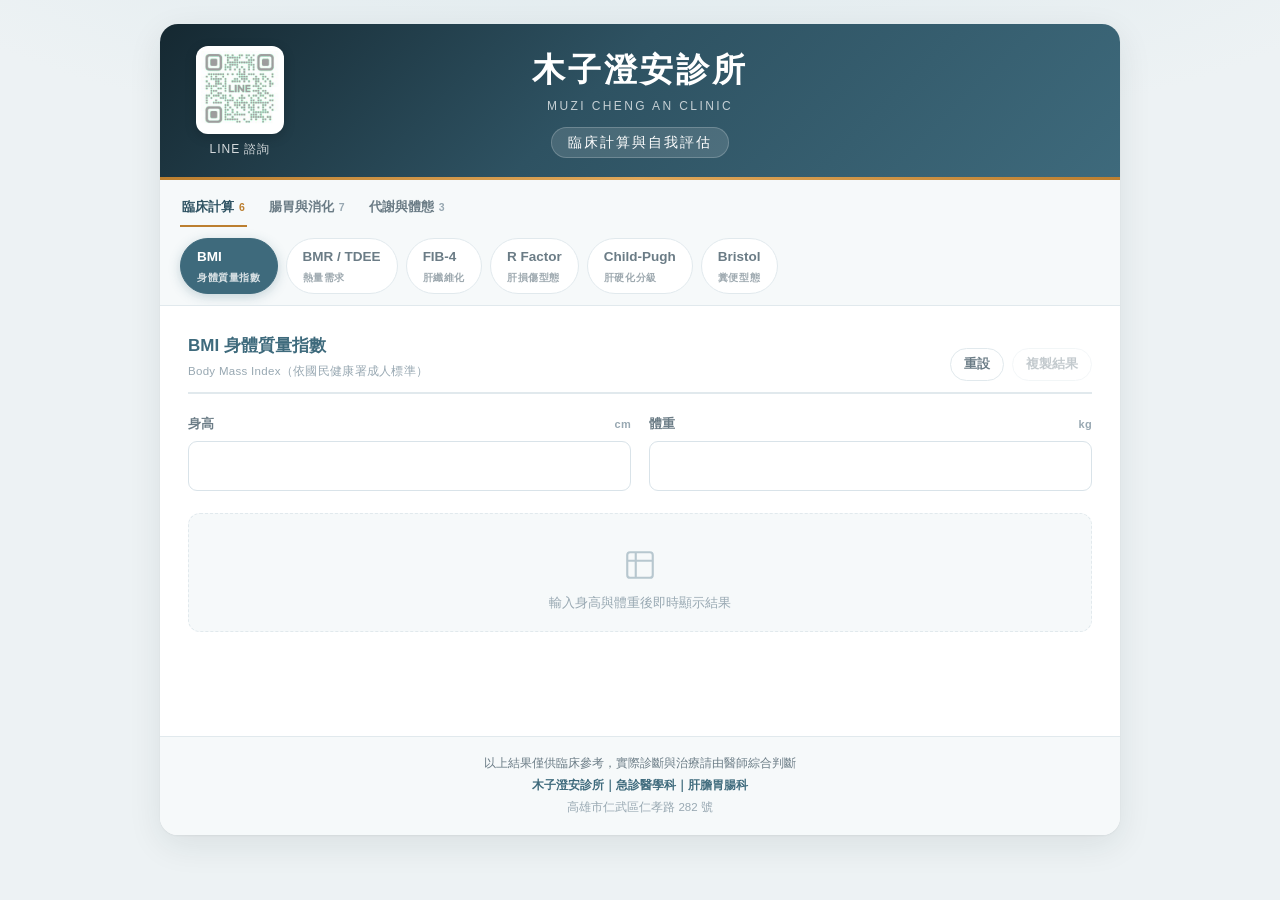
==== commit f8b86dfd: "合併自我評估工具，並依文獻重繪 Bristol 圖示 合併 -self-assessment 的全部 10 個模組（保留原本的分頁式架構） - 分頁列改為兩層：分類（臨床計算／腸胃與消化／代謝與體態）" ====
--- a/index.html
+++ b/index.html
@@ -5,9 +5,9 @@
 <meta name="viewport" content="width=device-width, initial-scale=1.0, viewport-fit=cover">
 <meta name="color-scheme" content="light">
 <meta name="theme-color" content="#3E6A7C">
-<meta name="description" content="木子澄安診所臨床計算工具：BMI、BMR/TDEE、FIB-4 肝纖維化、R Factor 肝損傷型態、Child-Pugh 肝硬化分級、Bristol 糞便型態量表。">
+<meta name="description" content="木子澄安診所臨床工具：BMI、BMR/TDEE、FIB-4 肝纖維化、R Factor 肝損傷型態、Child-Pugh 肝硬化分級、Bristol 糞便型態，以及胃酸逆流、脂肪肝、大腸癌風險、代謝症候群、糖尿病前期等自我評估。">
 <link rel="icon" href="data:image/svg+xml,%3Csvg xmlns='http://www.w3.org/2000/svg' viewBox='0 0 32 32'%3E%3Crect width='32' height='32' rx='7' fill='%233E6A7C'/%3E%3Ctext x='16' y='22' font-size='17' font-family='sans-serif' font-weight='700' fill='%23fff' text-anchor='middle'%3E木%3C/text%3E%3C/svg%3E">
-<title>木子澄安診所 臨床計算工具</title>
+<title>木子澄安診所 臨床計算與自我評估工具</title>
 <style>
 /* ==========================================================
    Design tokens
@@ -111,6 +111,28 @@
   -webkit-backdrop-filter:saturate(150%) blur(8px);
   border-bottom:1px solid var(--line);
 }
+/* 第一層：分類 */
+.group-bar{
+  display:flex;gap:6px;padding:10px 20px 0;
+  overflow-x:auto;scrollbar-width:none;
+}
+.group-bar::-webkit-scrollbar{display:none;}
+.group-btn{
+  flex:0 0 auto;font:inherit;font-size:13px;font-weight:700;
+  color:var(--muted);background:none;border:none;
+  padding:6px 2px 8px;margin-right:14px;cursor:pointer;
+  border-bottom:2.5px solid transparent;white-space:nowrap;
+  transition:color .16s var(--ease),border-color .16s var(--ease);
+}
+.group-btn:hover{color:var(--teal);}
+.group-btn[aria-selected="true"]{color:var(--teal-dark);border-bottom-color:var(--gold);}
+.group-btn .group-count{
+  font-size:10.5px;font-weight:700;color:var(--faint);
+  margin-left:5px;
+}
+.group-btn[aria-selected="true"] .group-count{color:var(--gold);}
+
+/* 第二層：工具 */
 .tabs{
   display:flex;gap:8px;
   padding:11px 20px;
@@ -119,6 +141,7 @@
   scroll-snap-type:x proximity;
 }
 .tabs::-webkit-scrollbar{display:none;}
+.tabs[hidden]{display:none;}
 .tab{
   flex:0 0 auto;scroll-snap-align:center;
   display:flex;flex-direction:column;align-items:flex-start;gap:1px;
@@ -263,13 +286,17 @@
   position:relative;height:11px;border-radius:6px;
   background:linear-gradient(to right,#7FB6D4 0%,#5FC08D 22%,#F0C24C 32%,#E2703F 100%);
   margin-bottom:9px;
+  cursor:pointer;touch-action:none;
 }
 .bar-marker{
   position:absolute;top:-5px;width:20px;height:20px;border-radius:50%;
   background:var(--navy);border:3px solid #fff;
   box-shadow:0 2px 6px rgba(0,0,0,.28);transform:translateX(-50%);
-  transition:left .45s var(--ease);
-}
+  transition:left .45s var(--ease),width .15s var(--ease),height .15s var(--ease),top .15s var(--ease);
+  cursor:grab;touch-action:none;
+}
+.bar-marker:hover,.bar-marker:focus-visible{width:24px;height:24px;top:-7px;}
+.bar-marker.dragging{cursor:grabbing;transition:width .15s var(--ease),height .15s var(--ease),top .15s var(--ease);}
 .bar-labels{display:flex;justify-content:space-between;font-size:11.5px;color:var(--faint);font-weight:600;}
 .ideal-box{border:1.5px solid var(--line);border-radius:var(--radius-md);padding:15px;margin-bottom:16px;}
 .ideal-label{font-size:12.5px;color:var(--muted);margin-bottom:6px;display:flex;align-items:center;gap:6px;}
@@ -334,6 +361,120 @@
 .edu-text{font-size:13px;color:#53656F;line-height:1.75;}
 
 /* ==========================================================
+   自我評估：量表、勾選清單、顏色挑選
+   ========================================================== */
+.quiz-intro{
+  background:var(--teal-soft);border-left:3px solid var(--teal);
+  border-radius:var(--radius-sm);padding:12px 16px;
+  font-size:13px;color:#3C525C;line-height:1.85;margin-bottom:18px;
+}
+.progress-track{height:6px;border-radius:3px;background:var(--line);overflow:hidden;margin-bottom:10px;}
+.progress-fill{height:100%;background:var(--teal);border-radius:3px;transition:width .3s var(--ease);}
+.quiz-step{font-size:12px;color:var(--faint);font-weight:600;letter-spacing:.4px;margin-bottom:12px;}
+.quiz-tag{
+  display:inline-block;font-size:11.5px;font-weight:700;
+  padding:2px 11px;border-radius:999px;margin-bottom:9px;
+  background:var(--teal-soft);color:var(--teal);
+}
+.quiz-tag.tag-red{background:var(--red-soft);color:var(--red);}
+.quiz-tag.tag-atypical{background:var(--amber-soft);color:var(--amber);}
+.quiz-tag.tag-drug{background:var(--gold-soft);color:var(--gold);}
+.quiz-tag.tag-life,.quiz-tag.tag-meta{background:var(--green-soft);color:var(--green);}
+.quiz-tag.tag-3high,.quiz-tag.tag-hep{background:var(--blue-soft);color:var(--blue);}
+.quiz-q{font-size:16.5px;font-weight:700;color:var(--text);line-height:1.6;margin-bottom:16px;}
+.opt-list{display:flex;flex-direction:column;gap:9px;margin-bottom:18px;}
+.opt{
+  width:100%;text-align:left;font:inherit;font-size:14.5px;color:var(--text);
+  background:var(--surface);border:1.5px solid var(--line);
+  border-radius:var(--radius-sm);padding:12px 15px;cursor:pointer;
+  transition:border-color .16s var(--ease),background .16s var(--ease);
+}
+.opt:hover{border-color:var(--teal);background:var(--teal-soft);}
+.opt[aria-pressed="true"]{border-color:var(--teal);background:var(--teal-soft);font-weight:600;box-shadow:inset 3px 0 0 var(--teal);}
+.quiz-nav{display:flex;gap:10px;}
+.btn-main{
+  flex:1;font:inherit;font-size:15px;font-weight:700;color:#fff;
+  background:var(--teal);border:none;border-radius:var(--radius-sm);
+  padding:13px 18px;cursor:pointer;transition:background .16s var(--ease);
+}
+.btn-main:hover:not(:disabled){background:var(--teal-dark);}
+.btn-main:disabled{background:#C3D2D9;cursor:not-allowed;}
+.btn-ghost{
+  font:inherit;font-size:14px;font-weight:600;color:var(--muted);
+  background:var(--surface);border:1.5px solid var(--line);
+  border-radius:var(--radius-sm);padding:13px 18px;cursor:pointer;
+  transition:border-color .16s var(--ease),color .16s var(--ease);
+}
+.btn-ghost:hover{border-color:var(--teal);color:var(--teal);}
+
+/* 勾選式（內視鏡關卡、代謝症候群） */
+.check-list{display:flex;flex-direction:column;gap:10px;margin-bottom:18px;}
+.check-item{
+  display:flex;align-items:flex-start;gap:13px;text-align:left;
+  width:100%;font:inherit;color:inherit;
+  background:var(--surface);border:1.5px solid var(--line);
+  border-radius:var(--radius-md);padding:13px 15px;cursor:pointer;
+  transition:border-color .16s var(--ease),background .16s var(--ease);
+}
+.check-item:hover{border-color:var(--teal);}
+.check-item[aria-pressed="true"]{border-color:var(--teal);background:var(--teal-soft);}
+.check-box{
+  flex:0 0 auto;width:21px;height:21px;border-radius:6px;margin-top:2px;
+  border:1.5px solid #C3D2D9;background:var(--surface);
+  display:flex;align-items:center;justify-content:center;
+  font-size:13px;color:#fff;font-weight:700;
+}
+.check-item[aria-pressed="true"] .check-box{background:var(--teal);border-color:var(--teal);}
+.check-box span{opacity:0;transition:opacity .14s var(--ease);}
+.check-item[aria-pressed="true"] .check-box span{opacity:1;}
+.check-body{flex:1;min-width:0;}
+.check-tag{display:block;font-size:11.5px;font-weight:700;color:var(--teal);letter-spacing:.3px;margin-bottom:2px;}
+.check-label{display:block;font-size:15px;font-weight:700;color:var(--text);margin-bottom:3px;}
+.check-desc{display:block;font-size:12.5px;color:var(--muted);line-height:1.7;}
+
+/* 顏色挑選（糞便顏色） */
+.swatch-list{display:flex;flex-direction:column;gap:10px;margin-bottom:6px;}
+.swatch-item{
+  display:flex;align-items:center;gap:14px;width:100%;text-align:left;
+  font:inherit;color:inherit;background:var(--surface);
+  border:1.5px solid var(--line);border-radius:var(--radius-md);
+  padding:12px 15px;cursor:pointer;transition:border-color .16s var(--ease),background .16s var(--ease);
+}
+.swatch-item:hover{border-color:var(--teal);background:var(--surface-alt);}
+.swatch-item[aria-pressed="true"]{border-color:var(--teal);background:var(--teal-soft);}
+.swatch-dot{width:38px;height:38px;border-radius:50%;flex:0 0 auto;border:2px solid rgba(0,0,0,.09);}
+.swatch-name{font-size:15px;font-weight:600;}
+
+/* 評估結果 */
+.assess-result{display:none;}
+.result-card{
+  border:1.5px solid var(--line);border-left-width:4px;
+  border-radius:var(--radius-md);padding:18px;
+  animation:fade .3s var(--ease);
+}
+.result-score{font-size:44px;font-weight:700;line-height:1;font-variant-numeric:tabular-nums;letter-spacing:-1px;}
+.result-score .of{font-size:16px;font-weight:600;color:var(--faint);letter-spacing:0;}
+.result-advice{font-size:13.5px;color:#53656F;line-height:1.9;margin-top:12px;}
+.info-box{margin-top:14px;padding:13px 15px;border-radius:var(--radius-sm);border-left:3px solid;}
+.info-box .info-title{font-size:12.5px;font-weight:700;margin-bottom:6px;}
+.info-box .info-body{font-size:13px;color:#53656F;line-height:1.85;}
+.info-box.tone-red{background:var(--red-soft);border-color:var(--red);}
+.info-box.tone-red .info-title{color:var(--red-deep);}
+.info-box.tone-amber{background:var(--amber-soft);border-color:var(--amber);}
+.info-box.tone-amber .info-title{color:var(--amber);}
+.info-box.tone-green{background:var(--green-soft);border-color:var(--green);}
+.info-box.tone-green .info-title{color:var(--green);}
+.info-box.tone-teal{background:var(--teal-soft);border-color:var(--teal);}
+.info-box.tone-teal .info-title{color:var(--teal-dark);}
+.solution-card{
+  border:1.5px solid var(--line);border-radius:var(--radius-md);
+  padding:14px 16px;margin-bottom:11px;background:var(--surface-alt);
+}
+.solution-gate{font-size:11.5px;font-weight:700;color:var(--gold);letter-spacing:.5px;margin-bottom:3px;}
+.solution-title{font-size:15px;font-weight:700;color:var(--text);margin-bottom:6px;}
+.solution-body{font-size:13.5px;color:#53656F;line-height:1.9;}
+
+/* ==========================================================
    Footer
    ========================================================== */
 .footer{
@@ -368,8 +509,13 @@
   .qr-label{font-size:10px;}
   .header-spacer{width:64px;}
 
+  .group-bar{padding:8px 12px 0;}
+  .group-btn{font-size:12.5px;margin-right:12px;}
   .tabs{padding:9px 12px;gap:7px;}
   .tab{padding:7px 13px;font-size:13px;}
+  .quiz-q{font-size:15.5px;}
+  .opt{font-size:14px;padding:11px 13px;}
+  .result-score{font-size:36px;}
 
   .body{padding:16px 14px 22px;min-height:340px;}
   .panel-head{margin-bottom:15px;}
@@ -448,14 +594,26 @@
     <div class="header-center">
       <h1 class="clinic-name">木子澄安診所</h1>
       <div class="clinic-sub">Muzi Cheng An Clinic</div>
-      <div class="clinic-tool">臨床計算工具</div>
+      <div class="clinic-tool">臨床計算與自我評估</div>
     </div>
     <div class="header-spacer" aria-hidden="true"></div>
   </header>
 
   <!-- ===================== TABS ===================== -->
   <div class="tabs-wrap">
-    <div class="tabs" role="tablist" aria-label="選擇計算工具" id="tablist">
+    <div class="group-bar" role="tablist" aria-label="選擇工具分類" id="grouplist">
+      <button class="group-btn" role="tab" id="group-calc" aria-selected="true" data-group="calc">
+        臨床計算<span class="group-count">6</span>
+      </button>
+      <button class="group-btn" role="tab" id="group-gi" aria-selected="false" tabindex="-1" data-group="gi">
+        腸胃與消化<span class="group-count">7</span>
+      </button>
+      <button class="group-btn" role="tab" id="group-meta" aria-selected="false" tabindex="-1" data-group="meta">
+        代謝與體態<span class="group-count">3</span>
+      </button>
+    </div>
+
+    <div class="tabs" role="tablist" aria-label="臨床計算工具" id="tabs-calc" data-group="calc">
       <button class="tab" role="tab" id="tab-bmi" aria-controls="panel-bmi" aria-selected="true" data-tool="bmi">
         BMI<span class="tab-en">身體質量指數</span>
       </button>
@@ -475,6 +633,9 @@
         Bristol<span class="tab-en">糞便型態</span>
       </button>
     </div>
+
+    <div class="tabs" role="tablist" aria-label="腸胃與消化自我評估" id="tabs-gi" data-group="gi" hidden></div>
+    <div class="tabs" role="tablist" aria-label="代謝與體態自我評估" id="tabs-meta" data-group="meta" hidden></div>
   </div>
 
   <main class="body">
@@ -518,7 +679,11 @@
           </div>
         </div>
         <div class="bar-wrap">
-          <div class="bar-track"><div class="bar-marker" id="bar-marker" style="left:0%"></div></div>
+          <div class="bar-track" id="bar-track">
+            <div class="bar-marker" id="bar-marker" style="left:0%"
+                 role="slider" tabindex="0" aria-label="拖曳調整體重（身高固定）"
+                 aria-valuemin="14" aria-valuemax="40" aria-valuenow="0" aria-valuetext=""></div>
+          </div>
           <div class="bar-labels">
             <span>過輕<br>&lt;18.5</span>
             <span style="text-align:center">正常<br>18.5–24</span>
@@ -724,13 +889,6 @@
         </div>
       </div>
 
-      <div class="empty-hint" id="fib4-hint">
-        <svg width="34" height="34" viewBox="0 0 24 24" fill="none" stroke="#B7C7CF" stroke-width="1.5" stroke-linecap="round" stroke-linejoin="round" aria-hidden="true">
-          <path d="M19.428 15.428a2 2 0 0 0-1.022-.547l-2.387-.477a6 6 0 0 0-3.86.517l-.318.158a6 6 0 0 1-3.86.517L6.05 15.21a2 2 0 0 0-1.806.547M8 4h8l-1 1v5.172a2 2 0 0 0 .586 1.414l5 5c1.26 1.26.367 3.414-1.415 3.414H4.828c-1.782 0-2.674-2.154-1.414-3.414l5-5A2 2 0 0 0 9 10.172V5L8 4z"/>
-        </svg>
-        <p>輸入四項數值後即時計算</p>
-      </div>
-
       <div class="result" id="fib4-result" aria-live="polite">
         <div class="score-label">FIB-4 指數</div>
         <div class="score" id="fib-score">—</div>
@@ -795,13 +953,6 @@
         </div>
       </div>
 
-      <div class="empty-hint" id="rfactor-hint">
-        <svg width="34" height="34" viewBox="0 0 24 24" fill="none" stroke="#B7C7CF" stroke-width="1.5" stroke-linecap="round" stroke-linejoin="round" aria-hidden="true">
-          <circle cx="12" cy="12" r="10"/><line x1="12" y1="8" x2="12" y2="12"/><line x1="12" y1="16" x2="12.01" y2="16"/>
-        </svg>
-        <p>輸入 ALT、ALT 正常上限、ALP、ALP 正常上限後即時計算</p>
-      </div>
-
       <div class="result" id="rfactor-result" aria-live="polite">
         <div style="display:flex;align-items:flex-start;gap:22px;flex-wrap:wrap;">
           <div>
@@ -897,13 +1048,6 @@
         </div>
       </div>
 
-      <div class="empty-hint" id="childpugh-hint">
-        <svg width="34" height="34" viewBox="0 0 24 24" fill="none" stroke="#B7C7CF" stroke-width="1.5" stroke-linecap="round" stroke-linejoin="round" aria-hidden="true">
-          <path d="M9 3H5a2 2 0 0 0-2 2v4m6-6h10a2 2 0 0 1 2 2v4M9 3v18m0 0h10a2 2 0 0 0 2-2V9M9 21H5a2 2 0 0 1-2-2V9m0 0h18"/>
-        </svg>
-        <p id="cp-hint-text">選擇全部五項指標後即時計算</p>
-      </div>
-
       <div class="result" id="childpugh-result" aria-live="polite">
         <div style="display:flex;align-items:flex-start;gap:26px;flex-wrap:wrap;">
           <div>
@@ -958,99 +1102,142 @@
 
         <button type="button" class="bristol-card" data-type="1" aria-pressed="false">
           <span class="bristol-num">Type 1</span>
+          <!-- Type 1：分離的硬塊，形如堅果（separate hard lumps, like nuts） -->
           <svg viewBox="0 0 90 70" class="bristol-svg" aria-hidden="true">
-            <ellipse cx="18" cy="28" rx="11" ry="13" fill="#9B7B52" stroke="#6b4e2a" stroke-width="1.5"/>
-            <ellipse cx="18" cy="28" rx="7" ry="9" fill="#B8955F" opacity="0.4"/>
-            <ellipse cx="42" cy="20" rx="10" ry="12" fill="#8B6B42" stroke="#6b4e2a" stroke-width="1.5"/>
-            <ellipse cx="42" cy="20" rx="6" ry="8" fill="#B8955F" opacity="0.4"/>
-            <ellipse cx="65" cy="25" rx="10" ry="12" fill="#9B7B52" stroke="#6b4e2a" stroke-width="1.5"/>
-            <ellipse cx="65" cy="25" rx="6" ry="8" fill="#B8955F" opacity="0.4"/>
-            <ellipse cx="28" cy="50" rx="10" ry="12" fill="#8B6B42" stroke="#6b4e2a" stroke-width="1.5"/>
-            <ellipse cx="28" cy="50" rx="6" ry="8" fill="#B8955F" opacity="0.4"/>
-            <ellipse cx="54" cy="52" rx="10" ry="11" fill="#9B7B52" stroke="#6b4e2a" stroke-width="1.5"/>
-            <ellipse cx="54" cy="52" rx="6" ry="7" fill="#B8955F" opacity="0.4"/>
+            <g fill="#7A5A2E" stroke="#553F1D" stroke-width="1.5" stroke-linejoin="round">
+              <path d="M9,25 C8,18 12,12 18,13 C23,11 29,16 29,22 C31,28 26,34 20,33 C14,34 9,31 9,25 Z"/>
+              <path d="M34,20 C33,13 37,7 43,8 C48,6 54,11 54,17 C56,23 51,29 45,28 C39,29 34,26 34,20 Z"/>
+              <path d="M58,26 C57,19 61,13 67,14 C72,12 78,17 78,23 C80,29 75,35 69,34 C63,35 58,32 58,26 Z"/>
+              <path d="M20,51 C19,44 23,38 29,39 C34,37 40,42 40,48 C42,54 37,60 31,59 C25,60 20,57 20,51 Z"/>
+              <path d="M47,53 C46,46 50,40 56,41 C61,39 67,44 67,50 C69,56 64,62 58,61 C52,62 47,59 47,53 Z"/>
+            </g>
+            <g fill="#fff" opacity="0.14">
+              <ellipse cx="17" cy="19" rx="5" ry="3"/><ellipse cx="42" cy="14" rx="5" ry="3"/>
+              <ellipse cx="66" cy="20" rx="5" ry="3"/><ellipse cx="28" cy="45" rx="5" ry="3"/>
+              <ellipse cx="55" cy="47" rx="5" ry="3"/>
+            </g>
           </svg>
           <span class="bristol-label">分離硬球</span>
         </button>
 
         <button type="button" class="bristol-card" data-type="2" aria-pressed="false">
           <span class="bristol-num">Type 2</span>
+          <!-- Type 2：香腸狀但表面凹凸成塊（sausage-shaped but lumpy） -->
           <svg viewBox="0 0 90 70" class="bristol-svg" aria-hidden="true">
-            <path d="M12 35 Q15 22 28 20 Q38 18 45 22 Q52 18 62 20 Q75 22 78 35 Q75 50 62 52 Q52 54 45 50 Q38 54 28 52 Q15 50 12 35Z" fill="#9B7B52" stroke="#6b4e2a" stroke-width="1.5"/>
-            <ellipse cx="22" cy="28" rx="8" ry="6" fill="#B8955F" opacity="0.5"/>
-            <ellipse cx="38" cy="24" rx="7" ry="5" fill="#B8955F" opacity="0.5"/>
-            <ellipse cx="54" cy="24" rx="7" ry="5" fill="#B8955F" opacity="0.5"/>
-            <ellipse cx="68" cy="28" rx="7" ry="6" fill="#B8955F" opacity="0.5"/>
-            <ellipse cx="30" cy="44" rx="7" ry="5" fill="#B8955F" opacity="0.4"/>
-            <ellipse cx="52" cy="46" rx="8" ry="5" fill="#B8955F" opacity="0.4"/>
+            <path d="M10,35 C10,27 14,22 21,23 C24,17 32,17 35,23 C39,16 48,16 51,23 C55,17 63,17 66,23
+                     C74,23 80,27 80,35 C80,43 74,47 66,47 C63,53 55,53 51,47 C48,54 39,54 35,47
+                     C32,53 24,53 21,47 C14,47 10,43 10,35 Z"
+                  fill="#8A6636" stroke="#63481F" stroke-width="1.5" stroke-linejoin="round"/>
+            <g fill="none" stroke="#63481F" stroke-width="1.2" opacity="0.5" stroke-linecap="round">
+              <path d="M35,24 C33,30 33,40 35,46"/>
+              <path d="M51,24 C49,30 49,40 51,46"/>
+              <path d="M66,24 C64,30 64,40 66,46"/>
+              <path d="M21,24 C19,30 19,40 21,46"/>
+            </g>
+            <g fill="#fff" opacity="0.16">
+              <ellipse cx="28" cy="28" rx="5" ry="3"/><ellipse cx="43" cy="27" rx="5" ry="3"/>
+              <ellipse cx="59" cy="27" rx="5" ry="3"/><ellipse cx="73" cy="30" rx="4" ry="2.5"/>
+            </g>
           </svg>
           <span class="bristol-label">凹凸香腸狀</span>
         </button>
 
         <button type="button" class="bristol-card" data-type="3" aria-pressed="false">
           <span class="bristol-num">Type 3</span>
+          <!-- Type 3：香腸狀，表面有裂紋（like a sausage but with cracks on its surface） -->
           <svg viewBox="0 0 90 70" class="bristol-svg" aria-hidden="true">
-            <rect x="10" y="22" width="70" height="28" rx="14" fill="#9B7B52" stroke="#6b4e2a" stroke-width="1.5"/>
-            <rect x="10" y="22" width="70" height="28" rx="14" fill="#B8955F" opacity="0.2"/>
-            <path d="M22 28 L26 34" stroke="#6b4e2a" stroke-width="1.2" stroke-linecap="round"/>
-            <path d="M34 24 L38 32" stroke="#6b4e2a" stroke-width="1.2" stroke-linecap="round"/>
-            <path d="M46 26 L49 33" stroke="#6b4e2a" stroke-width="1.2" stroke-linecap="round"/>
-            <path d="M58 25 L62 32" stroke="#6b4e2a" stroke-width="1.2" stroke-linecap="round"/>
-            <path d="M26 36 L30 42" stroke="#6b4e2a" stroke-width="1.2" stroke-linecap="round"/>
-            <path d="M50 37 L54 43" stroke="#6b4e2a" stroke-width="1.2" stroke-linecap="round"/>
+            <rect x="9" y="22" width="72" height="27" rx="13.5" fill="#8A6636" stroke="#63481F" stroke-width="1.5"/>
+            <g fill="none" stroke="#4E381A" stroke-width="1.4" opacity="0.55" stroke-linecap="round" stroke-linejoin="round">
+              <path d="M24,23 L21,30 L25,37 L22,48"/>
+              <path d="M38,22 L35,31 L39,39 L36,48"/>
+              <path d="M52,23 L49,31 L53,38 L50,48"/>
+              <path d="M65,24 L63,31 L66,38 L64,47"/>
+              <path d="M31,27 L28,34"/>
+              <path d="M45,33 L43,41"/>
+              <path d="M59,28 L57,35"/>
+            </g>
+            <ellipse cx="30" cy="28" rx="12" ry="3.5" fill="#fff" opacity="0.16"/>
           </svg>
           <span class="bristol-label">表面裂紋</span>
         </button>
 
         <button type="button" class="bristol-card" data-type="4" aria-pressed="false">
           <span class="bristol-num">Type 4</span>
+          <!-- Type 4：光滑柔軟的香腸或蛇形（like a sausage or snake, smooth and soft） -->
           <svg viewBox="0 0 90 70" class="bristol-svg" aria-hidden="true">
-            <path d="M12 36 Q14 26 24 24 Q45 20 66 24 Q76 26 78 36 Q76 46 66 48 Q45 52 24 48 Q14 46 12 36Z" fill="#8B7040" stroke="#5a4520" stroke-width="1.5"/>
-            <path d="M20 30 Q45 26 70 30" stroke="#B8A060" stroke-width="1.5" fill="none" opacity="0.5"/>
-            <path d="M18 36 Q45 32 72 36" stroke="#B8A060" stroke-width="1" fill="none" opacity="0.3"/>
-            <ellipse cx="45" cy="36" rx="28" ry="8" fill="#A08848" opacity="0.3"/>
+            <path d="M13,46 C23,47 25,31 37,29 C49,27 53,45 65,43 C72,42 76,36 78,30"
+                  fill="none" stroke="#63481F" stroke-width="20" stroke-linecap="round"/>
+            <path d="M13,46 C23,47 25,31 37,29 C49,27 53,45 65,43 C72,42 76,36 78,30"
+                  fill="none" stroke="#8A6636" stroke-width="17" stroke-linecap="round"/>
+            <path d="M15,42 C24,43 26,27 37,25 C48,23 53,41 64,39 C70,38 74,33 76,28"
+                  fill="none" stroke="#fff" stroke-width="3.5" stroke-linecap="round" opacity="0.17"/>
           </svg>
           <span class="bristol-label">光滑柔軟</span>
         </button>
 
         <button type="button" class="bristol-card" data-type="5" aria-pressed="false">
           <span class="bristol-num">Type 5</span>
+          <!-- Type 5：邊緣清楚的柔軟小塊（soft blobs with clear-cut edges） -->
           <svg viewBox="0 0 90 70" class="bristol-svg" aria-hidden="true">
-            <ellipse cx="20" cy="30" rx="13" ry="10" fill="#A08848" stroke="#6b5520" stroke-width="1.5"/>
-            <ellipse cx="20" cy="30" rx="8" ry="6" fill="#C8A860" opacity="0.4"/>
-            <ellipse cx="48" cy="24" rx="12" ry="9" fill="#9B7B40" stroke="#6b5520" stroke-width="1.5"/>
-            <ellipse cx="48" cy="24" rx="7" ry="5" fill="#C8A860" opacity="0.4"/>
-            <ellipse cx="70" cy="32" rx="11" ry="9" fill="#A08848" stroke="#6b5520" stroke-width="1.5"/>
-            <ellipse cx="70" cy="32" rx="7" ry="5" fill="#C8A860" opacity="0.4"/>
-            <ellipse cx="32" cy="50" rx="11" ry="9" fill="#9B7B40" stroke="#6b5520" stroke-width="1.5"/>
-            <ellipse cx="32" cy="50" rx="7" ry="5" fill="#C8A860" opacity="0.4"/>
-            <ellipse cx="60" cy="52" rx="10" ry="8" fill="#A08848" stroke="#6b5520" stroke-width="1.5"/>
-            <ellipse cx="60" cy="52" rx="6" ry="5" fill="#C8A860" opacity="0.4"/>
+            <g fill="#96763C" stroke="#6E5527" stroke-width="1.5">
+              <path d="M9,27 C9,20 15,15 23,16 C31,15 37,20 36,27 C36,34 30,38 22,37 C14,37 9,33 9,27 Z"/>
+              <path d="M42,23 C42,17 48,12 55,13 C62,12 68,17 67,23 C67,30 61,34 54,33 C47,33 42,29 42,23 Z"/>
+              <path d="M22,49 C22,43 28,38 36,39 C43,38 49,43 48,49 C48,56 42,60 35,59 C27,59 22,55 22,49 Z"/>
+              <path d="M55,51 C55,45 60,41 67,42 C73,41 78,45 77,51 C77,57 72,60 66,59 C59,59 55,56 55,51 Z"/>
+            </g>
+            <g fill="#fff" opacity="0.17">
+              <ellipse cx="20" cy="22" rx="7" ry="3.5"/><ellipse cx="53" cy="19" rx="7" ry="3.5"/>
+              <ellipse cx="33" cy="45" rx="7" ry="3.5"/><ellipse cx="65" cy="47" rx="6" ry="3"/>
+            </g>
           </svg>
           <span class="bristol-label">柔軟小塊</span>
         </button>
 
         <button type="button" class="bristol-card" data-type="6" aria-pressed="false">
           <span class="bristol-num">Type 6</span>
+          <!-- Type 6：邊緣蓬鬆不整的糊狀（fluffy pieces with ragged edges, a mushy stool） -->
           <svg viewBox="0 0 90 70" class="bristol-svg" aria-hidden="true">
-            <path d="M10 38 Q12 24 22 20 Q32 16 40 22 Q48 16 58 18 Q70 20 78 30 Q82 40 74 50 Q64 58 50 56 Q36 60 24 54 Q10 48 10 38Z" fill="#A08848" stroke="#6b5520" stroke-width="1.5"/>
-            <path d="M15 30 Q28 24 42 28 Q56 24 70 30" stroke="#C8A860" stroke-width="1.2" fill="none" opacity="0.45"/>
-            <path d="M12 42 Q25 36 40 40 Q55 36 72 42" stroke="#C8A860" stroke-width="1.2" fill="none" opacity="0.35"/>
-            <path d="M20 52 Q35 46 50 50 Q62 47 72 50" stroke="#C8A860" stroke-width="1" fill="none" opacity="0.3"/>
-            <ellipse cx="44" cy="38" rx="20" ry="10" fill="#C8A860" opacity="0.2"/>
+            <!-- 由多個圓形聚合成蓬鬆不規則的邊緣：先畫深色輪廓層，再疊上淺色填色層 -->
+            <g fill="#6E5527" stroke="#6E5527" stroke-width="2.6" stroke-linejoin="round">
+              <circle cx="24" cy="32" r="11"/><circle cx="36" cy="25" r="12"/><circle cx="50" cy="27" r="12"/>
+              <circle cx="62" cy="33" r="11"/><circle cx="18" cy="41" r="8"/><circle cx="30" cy="44" r="12"/>
+              <circle cx="44" cy="42" r="13"/><circle cx="58" cy="45" r="11"/><circle cx="69" cy="41" r="8"/>
+              <circle cx="25" cy="51" r="7"/><circle cx="38" cy="53" r="9"/><circle cx="52" cy="54" r="9"/>
+              <circle cx="64" cy="52" r="7"/>
+            </g>
+            <g fill="#9C7C40">
+              <circle cx="24" cy="32" r="11"/><circle cx="36" cy="25" r="12"/><circle cx="50" cy="27" r="12"/>
+              <circle cx="62" cy="33" r="11"/><circle cx="18" cy="41" r="8"/><circle cx="30" cy="44" r="12"/>
+              <circle cx="44" cy="42" r="13"/><circle cx="58" cy="45" r="11"/><circle cx="69" cy="41" r="8"/>
+              <circle cx="25" cy="51" r="7"/><circle cx="38" cy="53" r="9"/><circle cx="52" cy="54" r="9"/>
+              <circle cx="64" cy="52" r="7"/>
+            </g>
+            <g fill="none" stroke="#fff" stroke-width="1.4" opacity="0.2" stroke-linecap="round">
+              <path d="M24,31 C32,27 41,31 48,27 C54,24 60,27 65,27"/>
+              <path d="M23,43 C31,40 39,44 47,40 C55,37 62,42 68,40"/>
+            </g>
+            <g fill="#9C7C40" stroke="#6E5527" stroke-width="1.2">
+              <circle cx="9" cy="58" r="4"/><circle cx="13" cy="61" r="3"/>
+              <circle cx="81" cy="56" r="4"/><circle cx="77" cy="60" r="3"/>
+            </g>
           </svg>
           <span class="bristol-label">糊狀不成形</span>
         </button>
 
         <button type="button" class="bristol-card" data-type="7" aria-pressed="false">
           <span class="bristol-num">Type 7</span>
+          <!-- Type 7：完全液狀，不含固形物（watery, no solid pieces, entirely liquid） -->
           <svg viewBox="0 0 90 70" class="bristol-svg" aria-hidden="true">
-            <path d="M8 44 Q10 30 20 26 Q30 20 42 24 Q52 18 64 22 Q76 26 80 38 Q84 50 74 58 Q62 65 46 63 Q30 65 18 58 Q6 52 8 44Z" fill="#B8A050" stroke="#7a6530" stroke-width="1.5" opacity="0.9"/>
-            <ellipse cx="44" cy="44" rx="26" ry="14" fill="#D4B860" opacity="0.35"/>
-            <path d="M16 36 Q30 30 46 34 Q60 30 74 36" stroke="#D4B860" stroke-width="1.2" fill="none" opacity="0.5"/>
-            <ellipse cx="24" cy="56" rx="8" ry="5" fill="#B8A050" stroke="#7a6530" stroke-width="1" opacity="0.7"/>
-            <ellipse cx="66" cy="60" rx="6" ry="4" fill="#B8A050" stroke="#7a6530" stroke-width="1" opacity="0.6"/>
-            <ellipse cx="44" cy="38" rx="12" ry="6" fill="#E0C870" opacity="0.25"/>
+            <path d="M7,40 C5,32 14,26 25,27 C32,22 44,21 51,26 C62,23 74,27 80,33
+                     C87,38 86,48 77,52 C70,58 55,61 43,59 C30,61 16,57 10,51 C7,49 6,44 7,40 Z"
+                  fill="#B39A44" stroke="#8A7526" stroke-width="1.3"/>
+            <ellipse cx="42" cy="40" rx="25" ry="9" fill="#fff" opacity="0.16"/>
+            <path d="M18,35 C28,31 38,35 48,32 C57,29 66,33 73,32" fill="none" stroke="#fff" stroke-width="1.3" opacity="0.24" stroke-linecap="round"/>
+            <g fill="#B39A44" stroke="#8A7526" stroke-width="1.1">
+              <ellipse cx="79" cy="22" rx="4.5" ry="2.8"/>
+              <ellipse cx="14" cy="62" rx="5.5" ry="3.2"/>
+              <ellipse cx="68" cy="63" rx="3.5" ry="2.2"/>
+            </g>
           </svg>
           <span class="bristol-label">完全液狀</span>
         </button>
@@ -1093,10 +1280,59 @@
 
   var $ = function(id){ return document.getElementById(id); };
 
+  // 各工具最近一次的結果文字，供「複製結果」使用
+  var COPY = {};
+  // 自我評估模組的分頁與面板由資料產生，必須早於下方所有事件綁定，
+  // 因此這些狀態變數也必須在 buildAssessments() 之前就完成指派
+  var RESETTERS = {};
+  var QSTATE = {};
+  var TONE = {
+    green:{ color:'#2E7D4F', bg:'#E9F5EE' },
+    amber:{ color:'#B45A00', bg:'#FFF5E6' },
+    red:{ color:'#C0392B', bg:'#FBEBE9' }
+  };
+  var ASSESS = assessSpecs();
+  buildAssessments();
+
   /* ======================================================
      Tabs + hash routing
      ====================================================== */
   var tabs = Array.prototype.slice.call(document.querySelectorAll('.tab'));
+  var groupBtns = Array.prototype.slice.call(document.querySelectorAll('.group-btn'));
+  var TOOL_GROUP = {};
+  tabs.forEach(function(t){
+    TOOL_GROUP[t.dataset.tool] = t.closest('.tabs').dataset.group;
+  });
+
+  function switchGroup(group){
+    groupBtns.forEach(function(b){
+      var on = b.dataset.group === group;
+      b.setAttribute('aria-selected', on ? 'true' : 'false');
+      b.tabIndex = on ? 0 : -1;
+    });
+    document.querySelectorAll('.tabs').forEach(function(row){
+      row.hidden = row.dataset.group !== group;
+    });
+  }
+
+  groupBtns.forEach(function(b){
+    b.addEventListener('click', function(){
+      var group = b.dataset.group;
+      switchGroup(group);
+      // 切換分類時跳到該分類的第一個工具
+      var first = document.querySelector('.tabs[data-group="' + group + '"] .tab');
+      if (first) switchTool(first.dataset.tool);
+    });
+    b.addEventListener('keydown', function(e){
+      var i = groupBtns.indexOf(b), next = null;
+      if (e.key === 'ArrowRight') next = (i + 1) % groupBtns.length;
+      else if (e.key === 'ArrowLeft') next = (i - 1 + groupBtns.length) % groupBtns.length;
+      if (next === null) return;
+      e.preventDefault();
+      groupBtns[next].click();
+      groupBtns[next].focus();
+    });
+  });
   var TOOLS = tabs.map(function(t){ return t.dataset.tool; });
 
   function switchTool(tool, opts){
@@ -1115,6 +1351,7 @@
       p.classList.toggle('active', on);
       p.hidden = !on;
     });
+    switchGroup(TOOL_GROUP[tool] || 'calc');
     if (opts.updateHash !== false && location.hash.slice(1) !== tool) {
       // 本機以 file:// 開啟時部分瀏覽器會擋下 replaceState
       try { history.replaceState(null, '', '#' + tool); } catch (e) { location.hash = tool; }
@@ -1217,8 +1454,6 @@
   /* ======================================================
      Copy result
      ====================================================== */
-  var COPY = { bmi:'', tdee:'', fib4:'', rfactor:'', childpugh:'', bristol:'' };
-
   document.querySelectorAll('[data-copy]').forEach(function(btn){
     btn.addEventListener('click', function(){
       var tool = btn.dataset.copy;
@@ -1255,6 +1490,7 @@
   document.querySelectorAll('[data-reset]').forEach(function(btn){
     btn.addEventListener('click', function(){
       var tool = btn.dataset.reset;
+      if (RESETTERS[tool]) { RESETTERS[tool](); return; }
       var panel = $('panel-' + tool);
       panel.querySelectorAll('input').forEach(function(el){
         el.value = '';
@@ -1271,7 +1507,6 @@
         c.setAttribute('aria-pressed', 'false');
       });
       panel.querySelectorAll('tbody tr').forEach(function(tr){ tr.classList.remove('hit'); });
-      if (tool === 'childpugh') $('cp-hint-text').textContent = '選擇全部五項指標後即時計算';
       if (tool === 'bmi') bmiBase = '';
       var tr = $('target-result'), td = $('target-detail');
       if (tr) tr.style.display = 'none';
@@ -1322,7 +1557,10 @@
     else extra = '目前體重位於標準範圍內。';
     $('ideal-note').textContent = extra;
 
-    $('bar-marker').style.left = (Math.min(Math.max((bmi - 14) / 26, 0), 1) * 100) + '%';
+    var marker = $('bar-marker');
+    marker.style.left = (Math.min(Math.max((bmi - 14) / 26, 0), 1) * 100) + '%';
+    marker.setAttribute('aria-valuenow', bmi.toFixed(1));
+    marker.setAttribute('aria-valuetext', 'BMI ' + bmi.toFixed(1) + '，體重 ' + w.toFixed(1) + ' 公斤');
 
     bmiBase = 'BMI ' + bmi.toFixed(1) + '（' + s.label + '）｜身高 ' + h + ' cm、體重 ' + w +
               ' kg｜標準體重範圍 ' + lo + '–' + hi + ' kg';
@@ -1362,6 +1600,85 @@
 
   bind(['height','weight'], calcBMI);
   bind(['target-weight'], calcTarget);
+
+  /* ------------------------------------------------------
+     BMI 色條：拖曳黑點即時調整體重（身高固定）
+     ------------------------------------------------------ */
+  (function(){
+    var track = $('bar-track');
+    var marker = $('bar-marker');
+    if (!track || !marker) return;
+
+    var BMI_MIN = 14, BMI_MAX = 40;
+
+    // 依身高把指定 BMI 換算成體重，並套回體重欄位
+    function setWeightByBMI(bmi){
+      var h = num('height');
+      if (!isNum(h)) return;
+      var el = $('weight');
+      var hm = h / 100;
+      var w = bmi * hm * hm;
+      var lo = parseFloat(el.min), hi = parseFloat(el.max);
+      w = Math.min(Math.max(w, lo), hi);
+      el.value = w.toFixed(1);
+      calcBMI();
+    }
+
+    function bmiFromX(clientX){
+      var r = track.getBoundingClientRect();
+      var p = Math.min(Math.max((clientX - r.left) / r.width, 0), 1);
+      return BMI_MIN + p * (BMI_MAX - BMI_MIN);
+    }
+
+    function onMove(e){
+      e.preventDefault();
+      setWeightByBMI(bmiFromX(e.clientX));
+    }
+
+    function onUp(e){
+      marker.classList.remove('dragging');
+      window.removeEventListener('pointermove', onMove);
+      window.removeEventListener('pointerup', onUp);
+      window.removeEventListener('pointercancel', onUp);
+      if (marker.releasePointerCapture && e.pointerId !== undefined) {
+        try { marker.releasePointerCapture(e.pointerId); } catch (err) { /* 忽略 */ }
+      }
+    }
+
+    function startDrag(e){
+      if (e.button !== undefined && e.button !== 0) return;
+      if (!isNum(num('height'))) return;
+      e.preventDefault();
+      marker.classList.add('dragging');
+      marker.focus();
+      if (marker.setPointerCapture && e.pointerId !== undefined) {
+        try { marker.setPointerCapture(e.pointerId); } catch (err) { /* 忽略 */ }
+      }
+      setWeightByBMI(bmiFromX(e.clientX));
+      window.addEventListener('pointermove', onMove);
+      window.addEventListener('pointerup', onUp);
+      window.addEventListener('pointercancel', onUp);
+    }
+
+    track.addEventListener('pointerdown', startDrag);
+
+    // 鍵盤操作：方向鍵 ±0.5 kg，PageUp／PageDown ±2 kg
+    marker.addEventListener('keydown', function(e){
+      var step = 0;
+      if (e.key === 'ArrowRight' || e.key === 'ArrowUp') step = 0.5;
+      else if (e.key === 'ArrowLeft' || e.key === 'ArrowDown') step = -0.5;
+      else if (e.key === 'PageUp') step = 2;
+      else if (e.key === 'PageDown') step = -2;
+      if (!step) return;
+      e.preventDefault();
+      var el = $('weight');
+      var w = parseFloat(el.value);
+      if (isNaN(w)) return;
+      var lo = parseFloat(el.min), hi = parseFloat(el.max);
+      el.value = Math.min(Math.max(w + step, lo), hi).toFixed(1);
+      calcBMI();
+    });
+  })();
 
   /* ======================================================
      BMR / TDEE
@@ -1510,9 +1827,6 @@
     var filled = vals.filter(function(v){ return v !== ''; }).length;
 
     if (filled < CP_FIELDS.length) {
-      $('cp-hint-text').textContent = filled === 0
-        ? '選擇全部五項指標後即時計算'
-        : '已選擇 ' + filled + ' / 5 項，尚有 ' + (CP_FIELDS.length - filled) + ' 項未選擇';
       show('childpugh', false);
       markRow('childpugh-table', null);
       return;
@@ -1602,6 +1916,568 @@
   });
 
   /* ======================================================
+     自我評估模組：資料
+     ====================================================== */
+  function assessSpecs(){
+    return [
+      /* ---------- 腸胃與消化 ---------- */
+      {
+        id:'gerdq', group:'gi', kind:'quiz', tab:'胃酸逆流', tabEn:'GerdQ 量表',
+        title:'胃酸逆流與胃黏膜受損風險', sub:'改編自 GerdQ 量表',
+        scoreLabel:'總分',
+        intro:'依照最近的症狀作答，共 8 題。題目分為頻率、非典型症狀、警訊症狀與藥物依賴四類。',
+        note:'※ 本評估改編自 GerdQ 量表，僅供初步篩查，確診需由醫師評估',
+        max:20,
+        qs:[
+          { tag:'頻率評估', tagCls:'tag-freq', q:'過去一週內，胸口灼熱（火燒心）或胃酸湧上喉嚨的現象超過 2 天？',
+            opts:['否，幾乎沒有','有，但少於 2 天','是，超過 2 天','幾乎天天發生'], scores:[0,1,2,3] },
+          { tag:'頻率評估', tagCls:'tag-freq', q:'逆流症狀是否在飯後、彎腰或躺下時明顯加重？',
+            opts:['否','有時','是，幾乎每次都這樣'], scores:[0,1,2] },
+          { tag:'非典型症狀', tagCls:'tag-atypical', q:'是否常有查不出原因的長期慢性咳嗽、喉嚨異物感（卡卡的），或聲音沙啞？',
+            opts:['否','偶爾有，以為是過敏或感冒','是，已持續超過一個月'], scores:[0,1,2] },
+          { tag:'非典型症狀', tagCls:'tag-atypical', q:'是否曾有口腔異味、口水增加，或清晨起床感覺喉嚨有酸苦感？',
+            opts:['否','偶爾','是，蠻常見的'], scores:[0,1,2] },
+          { tag:'警訊症狀', tagCls:'tag-red', q:'吃東西時吞嚥困難、常覺得食物卡在食道？',
+            opts:['否','偶爾喝水才能順下','是，吞嚥時明顯有阻礙感'], scores:[0,1,3] },
+          { tag:'警訊症狀', tagCls:'tag-red', q:'常莫名其妙胃痛到睡不著，或夜間因逆流嗆咳醒來？',
+            opts:['否','偶爾一兩次','是，常常發生'], scores:[0,1,3] },
+          { tag:'藥物依賴', tagCls:'tag-drug', q:'是否自行購買胃藥、制酸劑服用超過一個月，且停藥就復發？',
+            opts:['沒有用過','偶爾用，症狀緩解就停','是，停藥就復發，已超過一個月'], scores:[0,1,3] },
+          { tag:'藥物依賴', tagCls:'tag-drug', q:'是否曾被醫師診斷為胃食道逆流，或曾接受胃鏡發現食道發炎？',
+            opts:['否','不確定','是'], scores:[0,1,2] }
+        ],
+        grade:function(total, s){
+          if (s[4] >= 3 || s[5] >= 3) return { level:'需儘速就醫', tone:'red',
+            advice:'您的評估出現警訊症狀（吞嚥困難或夜間症狀），這類表現可能代表食道黏膜受損，甚至需要排除食道狹窄或巴瑞特食道症。請告知醫師並優先安排胃鏡檢查，切勿單靠胃藥自行緩解。' };
+          if (total <= 5) return { level:'輕度逆流', tone:'green',
+            advice:'目前症狀較輕微，屬於間歇性不適。建議調整生活習慣：少量多餐、飯後勿立即躺下、睡前 2 小時禁食、減少咖啡與辛辣食物。若症狀持續，告知醫師評估是否用藥。' };
+          if (total <= 12) return { level:'中度逆流風險', tone:'amber',
+            advice:'您有多項逆流相關症狀，胃黏膜可能已受到影響。建議告知醫師，討論是否需要短期藥物治療（質子幫浦抑制劑 PPI），並考慮安排胃鏡確認食道狀況。' };
+          return { level:'高度逆流風險', tone:'red',
+            advice:'您的症狀頻繁且多樣，包含可能的非典型症狀或藥物依賴。建議在診間告知醫師完整狀況，進行胃鏡評估，以排除食道炎、巴瑞特食道或潰瘍。' };
+        }
+      },
+      {
+        id:'fatty', group:'gi', kind:'quiz', tab:'脂肪肝', tabEn:'肝病風險快篩',
+        title:'脂肪肝與肝病風險快篩', sub:'代謝指標、三高病史、飲食習慣與慢性肝炎背景',
+        scoreLabel:'風險評分',
+        intro:'共 8 題，涵蓋代謝指標、三高病史、生活飲食與慢性肝炎背景。',
+        note:'※ 本評估僅供初步篩查參考，確診需由醫師進行影像及抽血評估',
+        max:17,
+        qs:[
+          { tag:'代謝指標', tagCls:'tag-meta', q:'你的 BMI 是否超過 24？（BMI = 體重 kg ÷ 身高 m²）',
+            opts:['否，BMI < 24','BMI 24–27（過重）','BMI > 27（肥胖）'], scores:[0,1,2] },
+          { tag:'代謝指標', tagCls:'tag-meta', q:'腰圍是否超標？（男性 ≥ 90 cm，女性 ≥ 80 cm）',
+            opts:['否','是'], scores:[0,2] },
+          { tag:'三高病史', tagCls:'tag-3high', q:'是否曾被告知有高血脂（三酸甘油酯偏高或 HDL 偏低）？',
+            opts:['否','不確定','是'], scores:[0,1,2] },
+          { tag:'三高病史', tagCls:'tag-3high', q:'是否有高血壓或糖尿病（含前期）病史，或正在用藥控制？',
+            opts:['否','有一項','兩項都有'], scores:[0,1,2] },
+          { tag:'生活與飲食', tagCls:'tag-life', q:'是否經常應酬喝酒，或每週飲酒超過 3 次？',
+            opts:['否，幾乎不喝','偶爾喝，每月少於 4 次','是，幾乎每週都喝'], scores:[0,1,2] },
+          { tag:'生活與飲食', tagCls:'tag-life', q:'是否喜歡喝手搖飲料、含糖飲料，或常吃甜食、精緻澱粉？',
+            opts:['幾乎不','每週 2–3 次','幾乎天天'], scores:[0,1,2] },
+          { tag:'慢性肝炎背景', tagCls:'tag-hep', q:'是否為 B 型或 C 型肝炎帶原者，或曾被告知肝功能（GOT／GPT）偏高？',
+            opts:['否','曾偶爾偏高，但已正常','是，確認帶原或持續偏高'], scores:[0,1,3] },
+          { tag:'篩檢記錄', tagCls:'tag-drug', q:'最近一次做腹部超音波（肝臟篩查）是什麼時候？',
+            opts:['一年內','一到三年前','超過三年或從未做過'], scores:[0,1,2] }
+        ],
+        grade:function(total, s){
+          if (s[6] >= 3) return { level:'需優先評估', tone:'red',
+            advice:'您為慢性肝炎帶原者或肝功能持續異常，這類族群發生肝硬化或肝癌的風險較高。建議定期追蹤肝功能、甲型胎兒蛋白（AFP）及腹部超音波，並在診間告知醫師完整病史。' };
+          if (total <= 4) return { level:'低風險', tone:'green',
+            advice:'您目前脂肪肝相關風險因子較少。建議維持均衡飲食、控制體重、減少精緻糖與酒精攝取，並每 2–3 年定期接受健康檢查。' };
+          if (total <= 9) return { level:'中風險', tone:'amber',
+            advice:'您有數項脂肪肝的代謝風險因子。建議告知醫師，考慮安排腹部超音波評估肝臟狀況，同時積極改善飲食並增加運動。' };
+          return { level:'高風險', tone:'red',
+            advice:'您的風險因子較多，脂肪肝或慢性肝病的可能性較高。建議主動告知醫師，安排腹部超音波及肝功能抽血（GOT／GPT、GGT），及早發現並介入。' };
+        }
+      },
+      {
+        id:'stoolcolor', group:'gi', kind:'picker', tab:'糞便顏色', tabEn:'消化道警訊',
+        title:'糞便顏色自我對照', sub:'糞便顏色可反映消化道健康狀態與潛在警訊',
+        scoreLabel:'對照結果',
+        intro:'選擇最接近你近期糞便的顏色，即可顯示可能原因與建議。',
+        note:'※ 本對照僅供衛教參考；糞便持續異常（帶血、顏色改變超過 3 天）請告知醫師',
+        items:[
+          { label:'棕褐色', color:'#8B5C2A', tone:'green', status:'正常',
+            detail:'棕褐色是最健康的糞便顏色，代表膽汁正常代謝、消化功能良好。飲食均衡、腸道功能正常者通常呈現此顏色。' },
+          { label:'深褐色', color:'#4A2C0A', tone:'green', status:'正常偏深',
+            detail:'深褐色通常與攝取較多動物性脂肪及蛋白質有關，膽汁使顏色加深，氣味也較重。屬於正常範圍，無需過度擔心。' },
+          { label:'綠色', color:'#4A7C2F', tone:'amber', status:'留意',
+            detail:'可能原因：一、短時間內吃了大量深綠色蔬菜（菠菜、青花菜）；二、腸道蠕動過快，膽汁來不及完全代謝；三、細菌感染導致腸胃炎。若無其他症狀且飲食正常，可觀察幾天；若持續且伴隨腹痛、腹瀉，建議就醫。' },
+          { label:'黑色／瀝青色', color:'#1A1A1A', tone:'red', status:'需注意',
+            detail:'可能原因：一、食用高鐵質食物（豬血糕、動物內臟）或鐵劑補充品；二、墨魚汁或甘草糖；三、上消化道出血（胃潰瘍、十二指腸潰瘍、胃癌）。若非特殊飲食因素，黑色糞便可能代表上消化道出血，請儘快就醫。' },
+          { label:'鮮紅色', color:'#C0392B', tone:'red', status:'需注意',
+            detail:'可能原因：一、攝取大量紅色食物（火龍果、甜菜根）；二、痔瘡出血（鮮血附著於糞便表面）；三、大腸下段出血、大腸瘜肉或大腸癌。若非飲食因素，鮮紅色糞便應盡快就醫，安排大腸鏡評估。' },
+          { label:'黃色／土黃色', color:'#C8A822', tone:'amber', status:'留意',
+            detail:'可能原因：一、高脂飲食或膽汁分泌不足（膽囊疾病）；二、胰臟外分泌功能不足，脂肪消化不良；三、感染性腹瀉（如賈第鞭毛蟲感染）。若糞便油膩、漂浮於水面，建議就醫評估胰臟與膽道功能。' },
+          { label:'灰白色／陶土色', color:'#C8C0B0', tone:'red', status:'需立即就醫',
+            detail:'灰白色糞便代表膽汁缺乏，可能原因：一、膽管阻塞（膽結石、膽管炎）；二、肝臟疾病（病毒性肝炎、肝硬化）；三、胰臟疾病（胰臟癌）。若糞便呈灰白色且同時出現黃疸（眼白或皮膚泛黃），請立即就醫。' }
+        ]
+      },
+      {
+        id:'polyp', group:'gi', kind:'quiz', tab:'瘜肉風險', tabEn:'腸癌隱形風險',
+        title:'大腸瘜肉與腸癌隱形風險', sub:'涵蓋症狀頻率、警訊紅旗與篩檢記錄',
+        scoreLabel:'風險評分',
+        intro:'共 8 題，涵蓋排便變化、警訊症狀、家族史、飲食與篩檢記錄。',
+        note:'※ 本評估為初步風險篩查，不等同診斷，確認需由醫師評估',
+        max:19,
+        qs:[
+          { tag:'頻率評估', tagCls:'tag-freq', q:'過去一個月內，你是否有排便習慣改變（如突然便秘或腹瀉交替）？',
+            opts:['沒有','偶爾','持續超過兩週'], scores:[0,1,2] },
+          { tag:'頻率評估', tagCls:'tag-freq', q:'是否曾在馬桶或衛生紙上發現血跡，或糞便呈暗紅色、黑色？',
+            opts:['從未發現','偶爾有，但量很少','有，且不只一次'], scores:[0,1,3] },
+          { tag:'非典型症狀', tagCls:'tag-atypical', q:'是否有不明原因的體重減輕（近 3 個月內減少超過 3 公斤）？',
+            opts:['否','有意識地在減重，是','非刻意減重，卻瘦了'], scores:[0,1,3] },
+          { tag:'非典型症狀', tagCls:'tag-atypical', q:'是否常感到腹部悶脹、腸鳴音增加，或左下腹隱隱作痛？',
+            opts:['沒有','偶爾','幾乎每週都有'], scores:[0,1,2] },
+          { tag:'警訊症狀', tagCls:'tag-red', q:'是否曾被告知有大腸瘜肉，或曾做過大腸鏡發現異常？',
+            opts:['否，從未做過大腸鏡','做過，結果正常','是，曾發現瘜肉或異常'], scores:[0,0,3] },
+          { tag:'警訊症狀', tagCls:'tag-red', q:'家族中是否有一等親（父母、兄弟姊妹）曾罹患大腸癌或大腸瘜肉？',
+            opts:['否','不確定','是'], scores:[0,1,2] },
+          { tag:'生活與飲食', tagCls:'tag-life', q:'飲食習慣如何？',
+            opts:['多蔬果、少紅肉、少加工食品','一般，沒特別注意','常吃紅肉、燒烤、香腸、火腿等'], scores:[0,1,2] },
+          { tag:'篩檢記錄', tagCls:'tag-drug', q:'你最近一次做大腸癌篩檢（糞便潛血）是什麼時候？',
+            opts:['一年內','一到三年前','超過三年或從未做過'], scores:[0,1,2] }
+        ],
+        grade:function(total){
+          if (total <= 3) return { level:'低風險', tone:'green',
+            advice:'目前風險訊號較少。建議維持高纖、少紅肉的飲食習慣，並於 50 歲後定期接受糞便潛血檢查。' };
+          if (total <= 8) return { level:'中風險', tone:'amber',
+            advice:'您有數項值得注意的風險因子。建議諮詢醫師是否需提前安排大腸鏡檢查，並主動告知家族病史，以利醫師判斷篩檢頻率。' };
+          return { level:'高風險', tone:'red',
+            advice:'評估結果顯示多項警訊，建議告知醫師並儘早安排大腸鏡檢查。若症狀伴隨血便或體重下降，請勿拖延就醫。' };
+        }
+      },
+      {
+        id:'colon', group:'gi', kind:'quiz', tab:'大腸癌風險', tabEn:'危險因子評估',
+        title:'大腸癌風險自我評估', sub:'依據危險因子評估相對風險',
+        scoreLabel:'風險評分',
+        intro:'共 7 題，依年齡、家族史、病史與生活習慣評估相對風險。',
+        note:'※ 本評估為相對風險參考，不代表罹癌診斷',
+        max:12,
+        qs:[
+          { q:'你的年齡？', opts:['50 歲以下','50–59 歲','60–69 歲','70 歲以上'], scores:[0,1,2,3] },
+          { q:'家族中是否有人曾罹患大腸癌或大腸瘜肉？', opts:['無','二等親（祖父母、叔伯）','一等親（父母、兄弟姊妹、子女）'], scores:[0,1,2] },
+          { q:'你是否曾被診斷過大腸瘜肉？', opts:['否','是'], scores:[0,2] },
+          { q:'你的飲食習慣？', opts:['多蔬果、少紅肉','一般均衡','常吃紅肉或加工肉品'], scores:[0,0,1] },
+          { q:'你是否有規律運動（每週 3 次以上，每次 30 分鐘）？', opts:['有','偶爾','幾乎沒有'], scores:[0,1,1] },
+          { q:'你是否有長期便秘、腹瀉或血便的情形？', opts:['否','偶爾','經常'], scores:[0,1,2] },
+          { q:'你是否有吸菸習慣？', opts:['否','已戒菸','目前仍在吸菸'], scores:[0,1,1] }
+        ],
+        grade:function(total){
+          if (total <= 2) return { level:'低風險', tone:'green',
+            advice:'目前風險因子較少。建議維持健康飲食與規律運動，並於 50 歲後定期接受大腸癌篩檢（糞便潛血檢查）。' };
+          if (total <= 5) return { level:'中風險', tone:'amber',
+            advice:'您有部分風險因子。建議諮詢醫師是否需要提早接受大腸鏡檢查，並積極改善飲食及生活習慣。' };
+          return { level:'高風險', tone:'red',
+            advice:'您的風險因子較多，建議主動告知醫師並安排大腸鏡檢查，以利早期發現與治療。請勿輕忽腸道症狀的變化。' };
+        }
+      },
+      {
+        id:'rdq', group:'gi', kind:'quiz', tab:'RDQ 逆流', tabEn:'症狀嚴重度',
+        title:'胃食道逆流自我檢測（RDQ）', sub:'依症狀頻率與困擾程度計分',
+        scoreLabel:'總分',
+        intro:'共 6 題，分別評估火燒心、逆流與上腹症狀的頻率及困擾程度。',
+        note:'※ RDQ 量表僅供初步篩檢參考，確診需由醫師評估',
+        max:24,
+        qs:[
+          { q:'過去四週內，你是否有胸口灼熱感（俗稱火燒心）？', opts:['沒有','偶爾（每週少於 1 天）','有時（每週 1–2 天）','經常（每週 3–4 天）','幾乎天天'], scores:[0,1,2,3,4] },
+          { q:'胸口灼熱感對你的生活有多大困擾？', opts:['不困擾','輕微困擾','中度困擾','嚴重困擾','非常嚴重'], scores:[0,1,2,3,4] },
+          { q:'過去四週內，你是否有胃酸或食物逆流到喉嚨或口腔的感覺？', opts:['沒有','偶爾','有時','經常','幾乎天天'], scores:[0,1,2,3,4] },
+          { q:'逆流症狀對你的生活有多大困擾？', opts:['不困擾','輕微困擾','中度困擾','嚴重困擾','非常嚴重'], scores:[0,1,2,3,4] },
+          { q:'過去四週內，你是否有上腹疼痛或不適感？', opts:['沒有','偶爾','有時','經常','幾乎天天'], scores:[0,1,2,3,4] },
+          { q:'上腹症狀對你的生活有多大困擾？', opts:['不困擾','輕微困擾','中度困擾','嚴重困擾','非常嚴重'], scores:[0,1,2,3,4] }
+        ],
+        grade:function(total){
+          if (total <= 4) return { level:'低度逆流', tone:'green',
+            advice:'目前症狀程度較輕，屬於偶發性不適。建議避免暴飲暴食、減少咖啡因及辛辣食物，飯後勿立即平躺。' };
+          if (total <= 10) return { level:'中度逆流', tone:'amber',
+            advice:'您有中度胃食道逆流症狀。建議調整飲食習慣（少量多餐、避免高脂食物）、睡前 2–3 小時勿進食，並告知醫師評估是否需要藥物治療。' };
+          return { level:'高度逆流', tone:'red',
+            advice:'您的症狀偏重，可能已影響生活品質。建議告知醫師進行進一步評估，包括是否需要胃鏡檢查或長期藥物治療。' };
+        }
+      },
+      {
+        id:'scope', group:'gi', kind:'check', tab:'內視鏡關卡', tabEn:'常見疑慮解方',
+        title:'內視鏡檢查關卡挑戰', sub:'找出最擔心的環節，提供對應說明',
+        intro:'勾選你最擔心的環節（可複選），下方會顯示對應的說明與解方。',
+        note:'※ 仍有疑問歡迎透過 LINE 諮詢並預約內視鏡',
+        submitText:'查看解方', requireOne:true, scoreLabel:'勾選關卡',
+        items:[
+          { tag:'A 關卡', label:'怕痛、怕嘔吐反胃', desc:'我怕管子伸進喉嚨或肚子裡，會反胃、很不舒服。',
+            solution:'現代無痛內視鏡採靜脈輸注鎮靜劑，讓您在淺眠狀態下完成檢查，多數人幾乎感覺不到不適，醒來後通常只覺得睡了一覺，整個過程約 15–30 分鐘。若不想使用鎮靜，也可選擇清醒式並搭配喉嚨局部麻醉，醫護人員全程陪同引導呼吸。' },
+          { tag:'B 關卡', label:'清腸很痛苦、藥水難喝', desc:'我聽說喝瀉藥要跑很多次廁所，藥水很難喝。',
+            solution:'目前有低容量清腸藥（約需飲用 1–2 公升），口感也已改善，可冰鎮後飲用以降低異味。清腸過程約 2–4 小時，建議安排在方便如廁的環境進行。清腸品質越好，醫師視野越清楚，越能找出潛在瘜肉。' },
+          { tag:'C 關卡', label:'擔心麻醉有危險', desc:'我擔心麻醉會有危險，睡著了醒不過來。',
+            solution:'內視鏡使用的是輕度鎮靜而非全身麻醉，劑量遠低於手術用麻醉，並由受過訓練的醫護人員全程監測心跳、血壓與血氧。多數健康成人耐受性良好；若有心臟病、睡眠呼吸中止等病史，請事先告知醫師，我們會調整方案。' },
+          { tag:'D 關卡', label:'不知道怎麼準備', desc:'我不知道檢查前該怎麼準備，低渣飲食聽起來很麻煩。',
+            solution:'低渣飲食比想像中單純：檢查前兩天避免高纖蔬菜、堅果、糙米，改吃白飯、白吐司、蛋、豆腐、魚肉即可。我們會在預約時提供完整書面說明，依步驟準備即可，有疑問也可透過 LINE 詢問。' }
+        ]
+      },
+
+      /* ---------- 代謝與體態 ---------- */
+      {
+        id:'waist', group:'meta', kind:'waist', tab:'腰圍', tabEn:'代謝症候群指標',
+        title:'腰圍與代謝症候群指標', sub:'依台灣國民健康署標準判定',
+        scoreLabel:'腰圍評估',
+        intro:'請於肚臍水平位置量測腰圍，並選擇生理性別，系統會即時判定是否符合代謝症候群的腰圍指標。',
+        note:'※ 腰圍僅為代謝症候群五項指標之一，完整評估請諮詢醫師'
+      },
+      {
+        id:'metsyn', group:'meta', kind:'check', tab:'代謝症候群', tabEn:'五項指標評估',
+        title:'代謝症候群完整評估', sub:'依台灣國民健康署五項指標判定',
+        intro:'以下五項指標符合三項（含）以上即符合代謝症候群。請依你目前的檢驗數值與用藥狀況勾選。',
+        note:'※ 本評估依據台灣國民健康署代謝症候群判定標準，確認需由醫師評估',
+        submitText:'查看評估結果', requireOne:false, scoreLabel:'符合異常指標數',
+        items:[
+          { tag:'腹部肥胖', label:'腰圍超標', desc:'男性 ≥ 90 cm，女性 ≥ 80 cm（肚臍水平量測）' },
+          { tag:'高血壓指標', label:'血壓偏高', desc:'收縮壓 ≥ 130 mmHg 或舒張壓 ≥ 85 mmHg，或目前正在服用降血壓藥' },
+          { tag:'血糖指標', label:'空腹血糖偏高', desc:'空腹血糖 ≥ 100 mg/dL，或目前正在服用降血糖藥物' },
+          { tag:'血脂指標', label:'三酸甘油酯偏高', desc:'三酸甘油酯（TG）≥ 150 mg/dL，或目前正在服用降血脂藥物' },
+          { tag:'好膽固醇指標', label:'好膽固醇（HDL）偏低', desc:'男性 HDL < 40 mg/dL，女性 HDL < 50 mg/dL' }
+        ]
+      },
+      {
+        id:'diabetes', group:'meta', kind:'quiz', tab:'糖尿病前期', tabEn:'風險自評',
+        title:'糖尿病前期風險自評', sub:'參考 ADA 及台灣糖尿病衛教學會量表',
+        scoreLabel:'風險評分',
+        intro:'共 7 題，依年齡、體位、家族史與生活習慣評估糖尿病前期風險。',
+        note:'※ 本評估參考 ADA 及台灣糖尿病衛教學會量表，僅供初步篩檢參考',
+        max:14,
+        qs:[
+          { q:'你的年齡？', opts:['40 歲以下','40–49 歲','50–59 歲','60 歲以上'], scores:[0,1,2,3] },
+          { q:'你的 BMI（體重 kg ÷ 身高 m²）？', opts:['BMI < 18.5（過輕）','BMI 18.5–24（正常）','BMI 24–27（過重）','BMI > 27（肥胖）'], scores:[0,0,1,2] },
+          { q:'你的腰圍是否超標？（男 ≥ 90 cm，女 ≥ 80 cm）', opts:['否','是'], scores:[0,2] },
+          { q:'家族中（父母或兄弟姊妹）是否有人罹患糖尿病？', opts:['否','是'], scores:[0,1] },
+          { q:'是否曾被告知血壓偏高（≥ 130/85 mmHg）或正在服用降壓藥？', opts:['否','是'], scores:[0,1] },
+          { q:'你的運動習慣？', opts:['每週 3 次以上有氧運動','偶爾運動','幾乎不運動'], scores:[0,1,2] },
+          { q:'是否曾被告知血糖偏高（空腹 ≥ 100 mg/dL）或有妊娠糖尿病史？', opts:['否','是'], scores:[0,2] }
+        ],
+        grade:function(total){
+          if (total <= 3) return { level:'低風險', tone:'green',
+            advice:'您目前糖尿病前期的風險因子較少。建議維持低糖、低精緻澱粉的飲食與規律運動，並定期健康檢查。' };
+          if (total <= 7) return { level:'中風險', tone:'amber',
+            advice:'您有部分風險因子。建議告知醫師，考慮檢查空腹血糖或糖化血色素（HbA1c），並積極改善生活習慣。' };
+          return { level:'高風險', tone:'red',
+            advice:'您的風險因子較多，建議主動告知醫師並安排血糖檢查。糖尿病前期若能及早介入，有機會延緩甚至逆轉進展為糖尿病。' };
+        }
+      }
+    ];
+  }
+
+  /* ======================================================
+     自我評估模組：介面產生與互動
+     ====================================================== */
+  function esc(s){
+    return String(s).replace(/&/g,'&amp;').replace(/</g,'&lt;').replace(/>/g,'&gt;');
+  }
+
+  function buildAssessments(){
+    ASSESS.forEach(function(spec){
+      // 分頁按鈕
+      var row = document.getElementById('tabs-' + spec.group);
+      var tab = document.createElement('button');
+      tab.className = 'tab';
+      tab.type = 'button';
+      tab.setAttribute('role', 'tab');
+      tab.id = 'tab-' + spec.id;
+      tab.setAttribute('aria-controls', 'panel-' + spec.id);
+      tab.setAttribute('aria-selected', 'false');
+      tab.tabIndex = -1;
+      tab.dataset.tool = spec.id;
+      tab.innerHTML = esc(spec.tab) + '<span class="tab-en">' + esc(spec.tabEn) + '</span>';
+      row.appendChild(tab);
+
+      // 面板
+      var panel = document.createElement('section');
+      panel.className = 'tool-panel';
+      panel.id = 'panel-' + spec.id;
+      panel.setAttribute('role', 'tabpanel');
+      panel.setAttribute('aria-labelledby', 'tab-' + spec.id);
+      panel.tabIndex = 0;
+      panel.hidden = true;
+      panel.innerHTML =
+        '<div class="panel-head">' +
+          '<div class="panel-title">' + esc(spec.title) + '<small>' + esc(spec.sub) + '</small></div>' +
+          '<div class="panel-actions">' +
+            '<button class="act" type="button" data-reset="' + spec.id + '">重設</button>' +
+            '<button class="act" type="button" data-copy="' + spec.id + '" disabled>複製結果</button>' +
+          '</div>' +
+        '</div>' +
+        '<div class="quiz-intro">' + esc(spec.intro) + '</div>' +
+        '<div id="' + spec.id + '-body"></div>' +
+        '<div class="assess-result" id="' + spec.id + '-result" aria-live="polite"></div>';
+      document.querySelector('main.body').appendChild(panel);
+
+      RESETTERS[spec.id] = function(){ startModule(spec); };
+      startModule(spec);
+    });
+  }
+
+  function startModule(spec){
+    var res = $(spec.id + '-result');
+    if (res) res.innerHTML = '';
+    show(spec.id, false);
+    var body = $(spec.id + '-body');
+    body.hidden = false;
+    if (spec.kind === 'quiz')   { QSTATE[spec.id] = { idx:0, scores:[], picked:[] }; renderQuiz(spec); }
+    if (spec.kind === 'check')  { QSTATE[spec.id] = { chosen:[] }; renderCheck(spec); }
+    if (spec.kind === 'picker') { QSTATE[spec.id] = {}; renderPicker(spec); }
+    if (spec.kind === 'waist')  { renderWaist(spec); }
+  }
+
+  function resultCard(spec, scoreHtml, level, tone, advice, extra){
+    var t = TONE[tone];
+    return '<div class="result-card" style="background:' + t.bg + ';border-color:' + t.color + ';">' +
+      '<div class="score-label">' + esc(spec.scoreLabel || '評估結果') + '</div>' +
+      '<div class="result-score" style="color:' + t.color + '">' + scoreHtml + '</div>' +
+      '<div style="margin-top:10px;"><span class="badge" style="background:#fff;color:' + t.color +
+        ';border:1.5px solid ' + t.color + '">' + esc(level) + '</span></div>' +
+      '<div class="result-advice">' + advice + '</div>' +
+      (extra || '') +
+      '<div class="notes" style="margin-top:14px;">' + esc(spec.note) + '</div>' +
+      '</div>';
+  }
+
+  /* ---------- 題目式 ---------- */
+  function renderQuiz(spec){
+    var st = QSTATE[spec.id];
+    var q = spec.qs[st.idx];
+    var last = st.idx === spec.qs.length - 1;
+    var body = $(spec.id + '-body');
+    body.innerHTML =
+      '<div class="progress-track"><div class="progress-fill" style="width:' +
+        (st.idx / spec.qs.length * 100) + '%"></div></div>' +
+      '<div class="quiz-step">問題 ' + (st.idx + 1) + ' / ' + spec.qs.length + '</div>' +
+      (q.tag ? '<div class="quiz-tag ' + (q.tagCls || '') + '">' + esc(q.tag) + '</div>' : '') +
+      '<div class="quiz-q">' + esc(q.q) + '</div>' +
+      '<div class="opt-list">' + q.opts.map(function(o, i){
+        return '<button type="button" class="opt" data-i="' + i + '" aria-pressed="' +
+               (st.picked[st.idx] === i ? 'true' : 'false') + '">' + esc(o) + '</button>';
+      }).join('') + '</div>' +
+      '<div class="quiz-nav">' +
+        (st.idx > 0 ? '<button type="button" class="btn-ghost" data-prev>上一題</button>' : '') +
+        '<button type="button" class="btn-main" data-next' +
+          (st.picked[st.idx] === undefined ? ' disabled' : '') + '>' +
+          (last ? '查看評估結果' : '下一題') + '</button>' +
+      '</div>';
+
+    body.querySelectorAll('.opt').forEach(function(btn){
+      btn.addEventListener('click', function(){
+        var i = parseInt(btn.dataset.i, 10);
+        body.querySelectorAll('.opt').forEach(function(b){ b.setAttribute('aria-pressed', 'false'); });
+        btn.setAttribute('aria-pressed', 'true');
+        st.picked[st.idx] = i;
+        st.scores[st.idx] = spec.qs[st.idx].scores[i];
+        body.querySelector('[data-next]').disabled = false;
+      });
+    });
+    var prev = body.querySelector('[data-prev]');
+    if (prev) prev.addEventListener('click', function(){ st.idx--; renderQuiz(spec); });
+    body.querySelector('[data-next]').addEventListener('click', function(){
+      if (st.picked[st.idx] === undefined) return;
+      if (st.idx < spec.qs.length - 1) { st.idx++; renderQuiz(spec); return; }
+      finishQuiz(spec);
+    });
+  }
+
+  function finishQuiz(spec){
+    var st = QSTATE[spec.id];
+    var total = st.scores.reduce(function(a, b){ return a + b; }, 0);
+    var g = spec.grade(total, st.scores);
+    $(spec.id + '-result').innerHTML = resultCard(
+      spec,
+      total + ' <span class="of">/ ' + spec.max + '</span>',
+      g.level, g.tone, esc(g.advice), g.extra
+    );
+    $(spec.id + '-body').hidden = true;
+    show(spec.id, true);
+    COPY[spec.id] = spec.title + '：' + total + ' / ' + spec.max + '（' + g.level + '）';
+  }
+
+  /* ---------- 勾選式 ---------- */
+  function renderCheck(spec){
+    var st = QSTATE[spec.id];
+    var body = $(spec.id + '-body');
+    body.innerHTML =
+      '<div class="check-list">' + spec.items.map(function(it, i){
+        return '<button type="button" class="check-item" data-i="' + i + '" aria-pressed="false">' +
+          '<span class="check-box"><span>✓</span></span>' +
+          '<span class="check-body">' +
+            '<span class="check-tag">' + esc(it.tag) + '</span>' +
+            '<span class="check-label">' + esc(it.label) + '</span>' +
+            '<span class="check-desc">' + esc(it.desc) + '</span>' +
+          '</span></button>';
+      }).join('') + '</div>' +
+      '<div class="quiz-nav"><button type="button" class="btn-main" data-submit' +
+        (spec.requireOne ? ' disabled' : '') + '>' + esc(spec.submitText) + '</button></div>';
+
+    var submit = body.querySelector('[data-submit]');
+    body.querySelectorAll('.check-item').forEach(function(btn){
+      btn.addEventListener('click', function(){
+        var i = parseInt(btn.dataset.i, 10);
+        var at = st.chosen.indexOf(i);
+        if (at >= 0) st.chosen.splice(at, 1); else st.chosen.push(i);
+        btn.setAttribute('aria-pressed', at >= 0 ? 'false' : 'true');
+        if (spec.requireOne) submit.disabled = st.chosen.length === 0;
+      });
+    });
+    submit.addEventListener('click', function(){
+      if (spec.requireOne && st.chosen.length === 0) return;
+      if (spec.id === 'scope') finishScope(spec); else finishMetsyn(spec);
+    });
+  }
+
+  function finishScope(spec){
+    var st = QSTATE[spec.id];
+    var picked = st.chosen.slice().sort(function(a, b){ return a - b; }).map(function(i){ return spec.items[i]; });
+    $(spec.id + '-result').innerHTML =
+      '<div class="result-card" style="background:' + TONE.green.bg + ';border-color:' + TONE.green.color + ';">' +
+        '<div class="score-label">針對您勾選的 ' + picked.length + ' 個關卡</div>' +
+        '<div style="margin-top:12px;">' + picked.map(function(g){
+          return '<div class="solution-card">' +
+            '<div class="solution-gate">' + esc(g.tag) + '</div>' +
+            '<div class="solution-title">' + esc(g.label) + '</div>' +
+            '<div class="solution-body">' + esc(g.solution) + '</div></div>';
+        }).join('') + '</div>' +
+        '<div class="notes" style="margin-top:8px;">' + esc(spec.note) + '</div>' +
+      '</div>';
+    $(spec.id + '-body').hidden = true;
+    show(spec.id, true);
+    COPY[spec.id] = '內視鏡檢查關卡：' + picked.map(function(g){ return g.tag + ' ' + g.label; }).join('、');
+  }
+
+  function finishMetsyn(spec){
+    var st = QSTATE[spec.id];
+    var count = st.chosen.length;
+    var names = st.chosen.slice().sort(function(a, b){ return a - b; })
+      .map(function(i){ return spec.items[i].label; }).join('、');
+    var level, tone, advice, extra;
+
+    if (count === 0) {
+      level = '各項指標均正常'; tone = 'green';
+      advice = '目前五項代謝指標皆未超標，請繼續維持健康生活習慣，並定期接受健康檢查。';
+      extra = '<div class="info-box tone-green"><div class="info-title">代謝症候群說明</div>' +
+        '<div class="info-body">代謝症候群是指五大代謝指標中有三項以上異常。您目前各項均正常，請繼續保持良好的飲食習慣、規律運動與充足睡眠，每年定期健檢持續追蹤。</div></div>';
+    } else if (count === 1) {
+      level = '1 項指標異常'; tone = 'amber';
+      advice = '您有 1 項指標偏高（' + names + '），尚未達到代謝症候群標準，但已是警訊。建議積極調整飲食與運動習慣，並於下次健檢時追蹤相關數值。';
+      extra = metsynInfo(false);
+    } else if (count === 2) {
+      level = '2 項指標異常'; tone = 'amber';
+      advice = '您有 2 項指標異常（' + names + '），距代謝症候群僅一步之遙。建議告知醫師，進行完整血液及身體評估，並展開生活型態改善計畫。';
+      extra = metsynInfo(false);
+    } else {
+      level = '符合代謝症候群'; tone = 'red';
+      advice = '您符合代謝症候群的判定標準（' + count + ' 項指標異常：' + names + '）。請告知醫師，進行進一步檢查與風險評估，並討論是否需要藥物介入。';
+      extra = metsynInfo(true);
+    }
+    if (count >= 1) {
+      extra += '<div class="info-box tone-teal"><div class="info-title">改善建議</div><div class="info-body">' +
+        '<strong>飲食：</strong>減少精緻澱粉與含糖飲料，增加蔬菜、全穀、魚類與堅果<br>' +
+        '<strong>運動：</strong>每週至少 150 分鐘中強度有氧運動（快走、游泳、騎車）<br>' +
+        '<strong>體重：</strong>體重減少 5–10% 可顯著改善多項代謝指標<br>' +
+        '<strong>戒菸限酒：</strong>吸菸與過量飲酒會加重代謝異常<br>' +
+        '<strong>定期追蹤：</strong>每年抽血檢查血糖、血脂並量測腰圍</div></div>';
+    }
+
+    $(spec.id + '-result').innerHTML = resultCard(
+      spec, count + ' <span class="of">/ 5 項</span>', level, tone, esc(advice), extra
+    );
+    $(spec.id + '-body').hidden = true;
+    show(spec.id, true);
+    COPY[spec.id] = '代謝症候群評估：' + count + ' / 5 項異常（' + level + '）' + (names ? '｜' + names : '');
+  }
+
+  function metsynInfo(hasMets){
+    if (hasMets) {
+      return '<div class="info-box tone-red"><div class="info-title">代謝症候群的健康風險</div><div class="info-body">' +
+        '代謝症候群不是單一疾病，而是多種代謝異常同時存在，會提高以下風險：<br>' +
+        '<strong>心血管疾病</strong>（冠心病、心肌梗塞）風險約提高 <strong>2–3 倍</strong><br>' +
+        '<strong>腦中風</strong>風險約提高 <strong>2 倍</strong><br>' +
+        '<strong>第 2 型糖尿病</strong>風險約提高 <strong>5 倍</strong><br>' +
+        '<strong>非酒精性脂肪肝</strong>與<strong>慢性腎病</strong>的風險也會上升<br><br>' +
+        '研究顯示，生活型態介入（飲食控制加上每週 150 分鐘中度有氧運動）可有效改善代謝症候群。</div></div>';
+    }
+    return '<div class="info-box tone-amber"><div class="info-title">關於代謝症候群</div><div class="info-body">' +
+      '代謝症候群是指腹部肥胖、血壓、血糖、三酸甘油酯、HDL 膽固醇五項指標中，有三項以上異常的狀態，是心血管疾病與糖尿病的重要前驅訊號。您目前尚未達標，但已出現部分警訊，積極介入可有效預防。</div></div>';
+  }
+
+  /* ---------- 顏色挑選 ---------- */
+  function renderPicker(spec){
+    var body = $(spec.id + '-body');
+    body.innerHTML = '<div class="swatch-list">' + spec.items.map(function(it, i){
+      return '<button type="button" class="swatch-item" data-i="' + i + '" aria-pressed="false">' +
+        '<span class="swatch-dot" style="background:' + it.color + '"></span>' +
+        '<span class="swatch-name">' + esc(it.label) + '</span></button>';
+    }).join('') + '</div>';
+
+    body.querySelectorAll('.swatch-item').forEach(function(btn){
+      btn.addEventListener('click', function(){
+        var it = spec.items[parseInt(btn.dataset.i, 10)];
+        body.querySelectorAll('.swatch-item').forEach(function(b){ b.setAttribute('aria-pressed', 'false'); });
+        btn.setAttribute('aria-pressed', 'true');
+        var t = TONE[it.tone];
+        $(spec.id + '-result').innerHTML =
+          '<div class="result-card" style="background:' + t.bg + ';border-color:' + t.color + ';">' +
+            '<div style="display:flex;align-items:center;gap:16px;flex-wrap:wrap;">' +
+              '<span class="swatch-dot" style="width:54px;height:54px;background:' + it.color + '"></span>' +
+              '<div><div class="score-label">你選擇的顏色</div>' +
+              '<div style="font-size:21px;font-weight:700;color:' + t.color + '">' + esc(it.label) + '</div>' +
+              '<span class="badge" style="margin-top:6px;background:#fff;color:' + t.color +
+                ';border:1.5px solid ' + t.color + '">' + esc(it.status) + '</span></div>' +
+            '</div>' +
+            '<div class="result-advice">' + esc(it.detail) + '</div>' +
+            '<div class="notes" style="margin-top:14px;">' + esc(spec.note) + '</div>' +
+          '</div>';
+        show(spec.id, true);
+        COPY[spec.id] = '糞便顏色：' + it.label + '（' + it.status + '）';
+      });
+    });
+  }
+
+  /* ---------- 腰圍 ---------- */
+  function renderWaist(spec){
+    var body = $(spec.id + '-body');
+    body.innerHTML =
+      '<div class="grid-2">' +
+        '<div class="field">' +
+          '<div class="field-head"><label for="waist-sex">生理性別</label></div>' +
+          '<select id="waist-sex"><option value="">未選擇</option>' +
+          '<option value="male">男性</option><option value="female">女性</option></select>' +
+        '</div>' +
+        '<div class="field">' +
+          '<div class="field-head"><label for="waist-val">腰圍</label><span class="field-unit">cm</span></div>' +
+          '<input type="number" id="waist-val" min="40" max="200" step="0.1" inputmode="decimal" autocomplete="off">' +
+          '<p class="field-err" hidden></p>' +
+        '</div>' +
+      '</div>';
+
+    var calc = function(){
+      var sex = $('waist-sex').value;
+      var val = num('waist-val');
+      if (!sex || !isNum(val)) { show(spec.id, false); return; }
+      var limit = sex === 'male' ? 90 : 80;
+      var over = val >= limit;
+      var tone = over ? 'red' : 'green';
+      var advice = over
+        ? '您的腰圍超過台灣國民健康署的建議標準（男性 &lt; 90 cm，女性 &lt; 80 cm），屬於代謝症候群的腰圍指標異常。建議搭配血壓、血糖、血脂共同評估，並積極調整飲食與增加有氧運動。'
+        : '您的腰圍在正常範圍內（男性 &lt; 90 cm，女性 &lt; 80 cm），代謝症候群的腰圍指標目前正常。請持續維持均衡飲食與規律運動。';
+      $(spec.id + '-result').innerHTML = resultCard(
+        spec, val + ' <span class="of">cm</span>',
+        over ? '超標' : '正常範圍', tone, advice
+      );
+      show(spec.id, true);
+      COPY[spec.id] = '腰圍 ' + val + ' cm（' + (over ? '超標' : '正常範圍') +
+                      '，' + (sex === 'male' ? '男性標準 < 90' : '女性標準 < 80') + ' cm）';
+    };
+    $('waist-sex').addEventListener('change', calc);
+    $('waist-val').addEventListener('input', calc);
+  }
+
+  /* ======================================================
      Init
      ====================================================== */
   switchTool(location.hash.slice(1) || TOOLS[0], { updateHash:false, scrollTab:false });
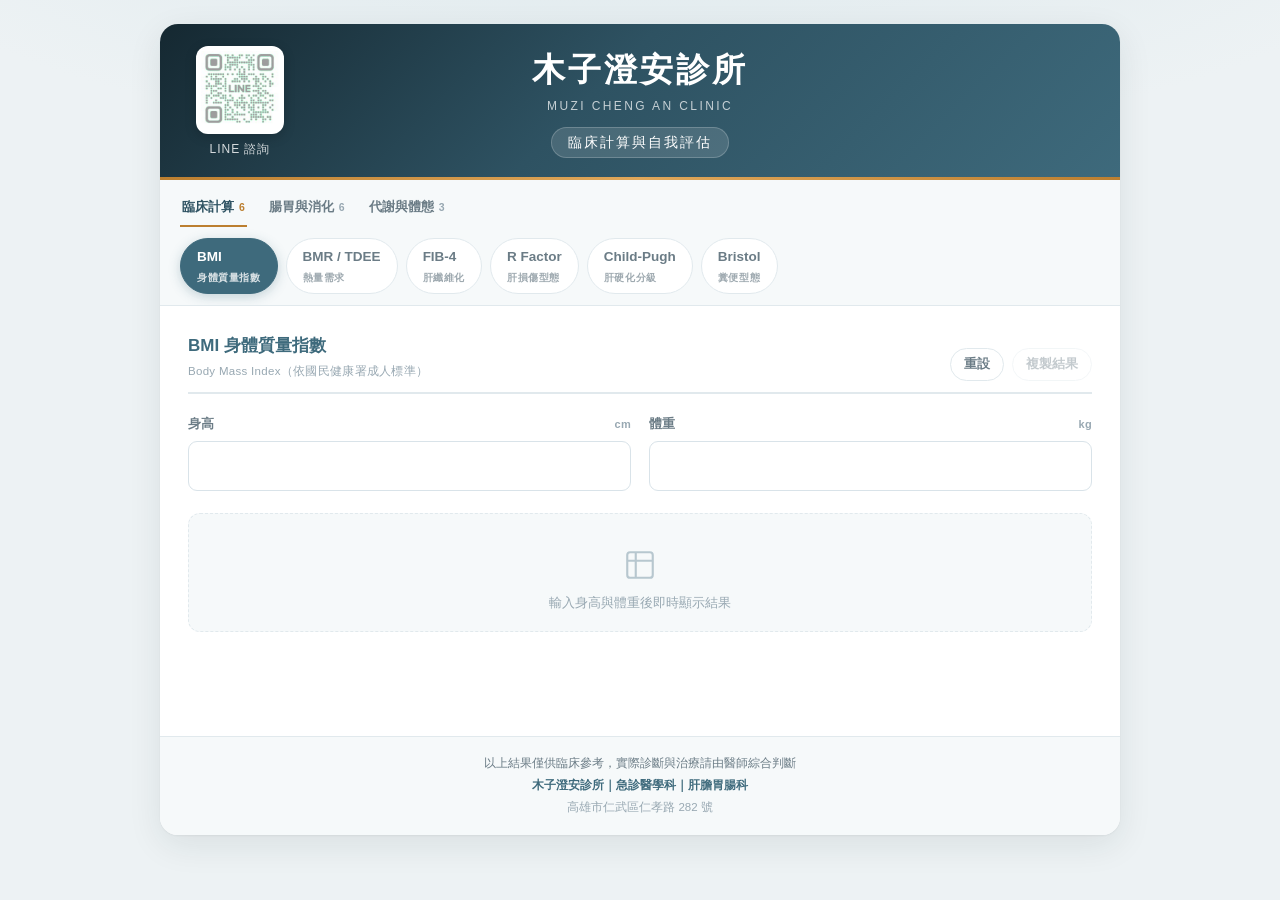
==== commit 8d2134f7: "移除 RDQ 逆流量表 RDQ 在原本的自我評估工具中沒有任何入口，屬於未啟用的頁面， 經確認棄用，故不納入合併後的工具。腸胃與消化分類由 7 項改為 6 項。  Co-Authored-By: Cl" ====
--- a/index.html
+++ b/index.html
@@ -606,7 +606,7 @@
         臨床計算<span class="group-count">6</span>
       </button>
       <button class="group-btn" role="tab" id="group-gi" aria-selected="false" tabindex="-1" data-group="gi">
-        腸胃與消化<span class="group-count">7</span>
+        腸胃與消化<span class="group-count">6</span>
       </button>
       <button class="group-btn" role="tab" id="group-meta" aria-selected="false" tabindex="-1" data-group="meta">
         代謝與體態<span class="group-count">3</span>
@@ -2076,30 +2076,6 @@
         }
       },
       {
-        id:'rdq', group:'gi', kind:'quiz', tab:'RDQ 逆流', tabEn:'症狀嚴重度',
-        title:'胃食道逆流自我檢測（RDQ）', sub:'依症狀頻率與困擾程度計分',
-        scoreLabel:'總分',
-        intro:'共 6 題，分別評估火燒心、逆流與上腹症狀的頻率及困擾程度。',
-        note:'※ RDQ 量表僅供初步篩檢參考，確診需由醫師評估',
-        max:24,
-        qs:[
-          { q:'過去四週內，你是否有胸口灼熱感（俗稱火燒心）？', opts:['沒有','偶爾（每週少於 1 天）','有時（每週 1–2 天）','經常（每週 3–4 天）','幾乎天天'], scores:[0,1,2,3,4] },
-          { q:'胸口灼熱感對你的生活有多大困擾？', opts:['不困擾','輕微困擾','中度困擾','嚴重困擾','非常嚴重'], scores:[0,1,2,3,4] },
-          { q:'過去四週內，你是否有胃酸或食物逆流到喉嚨或口腔的感覺？', opts:['沒有','偶爾','有時','經常','幾乎天天'], scores:[0,1,2,3,4] },
-          { q:'逆流症狀對你的生活有多大困擾？', opts:['不困擾','輕微困擾','中度困擾','嚴重困擾','非常嚴重'], scores:[0,1,2,3,4] },
-          { q:'過去四週內，你是否有上腹疼痛或不適感？', opts:['沒有','偶爾','有時','經常','幾乎天天'], scores:[0,1,2,3,4] },
-          { q:'上腹症狀對你的生活有多大困擾？', opts:['不困擾','輕微困擾','中度困擾','嚴重困擾','非常嚴重'], scores:[0,1,2,3,4] }
-        ],
-        grade:function(total){
-          if (total <= 4) return { level:'低度逆流', tone:'green',
-            advice:'目前症狀程度較輕，屬於偶發性不適。建議避免暴飲暴食、減少咖啡因及辛辣食物，飯後勿立即平躺。' };
-          if (total <= 10) return { level:'中度逆流', tone:'amber',
-            advice:'您有中度胃食道逆流症狀。建議調整飲食習慣（少量多餐、避免高脂食物）、睡前 2–3 小時勿進食，並告知醫師評估是否需要藥物治療。' };
-          return { level:'高度逆流', tone:'red',
-            advice:'您的症狀偏重，可能已影響生活品質。建議告知醫師進行進一步評估，包括是否需要胃鏡檢查或長期藥物治療。' };
-        }
-      },
-      {
         id:'scope', group:'gi', kind:'check', tab:'內視鏡關卡', tabEn:'常見疑慮解方',
         title:'內視鏡檢查關卡挑戰', sub:'找出最擔心的環節，提供對應說明',
         intro:'勾選你最擔心的環節（可複選），下方會顯示對應的說明與解方。',
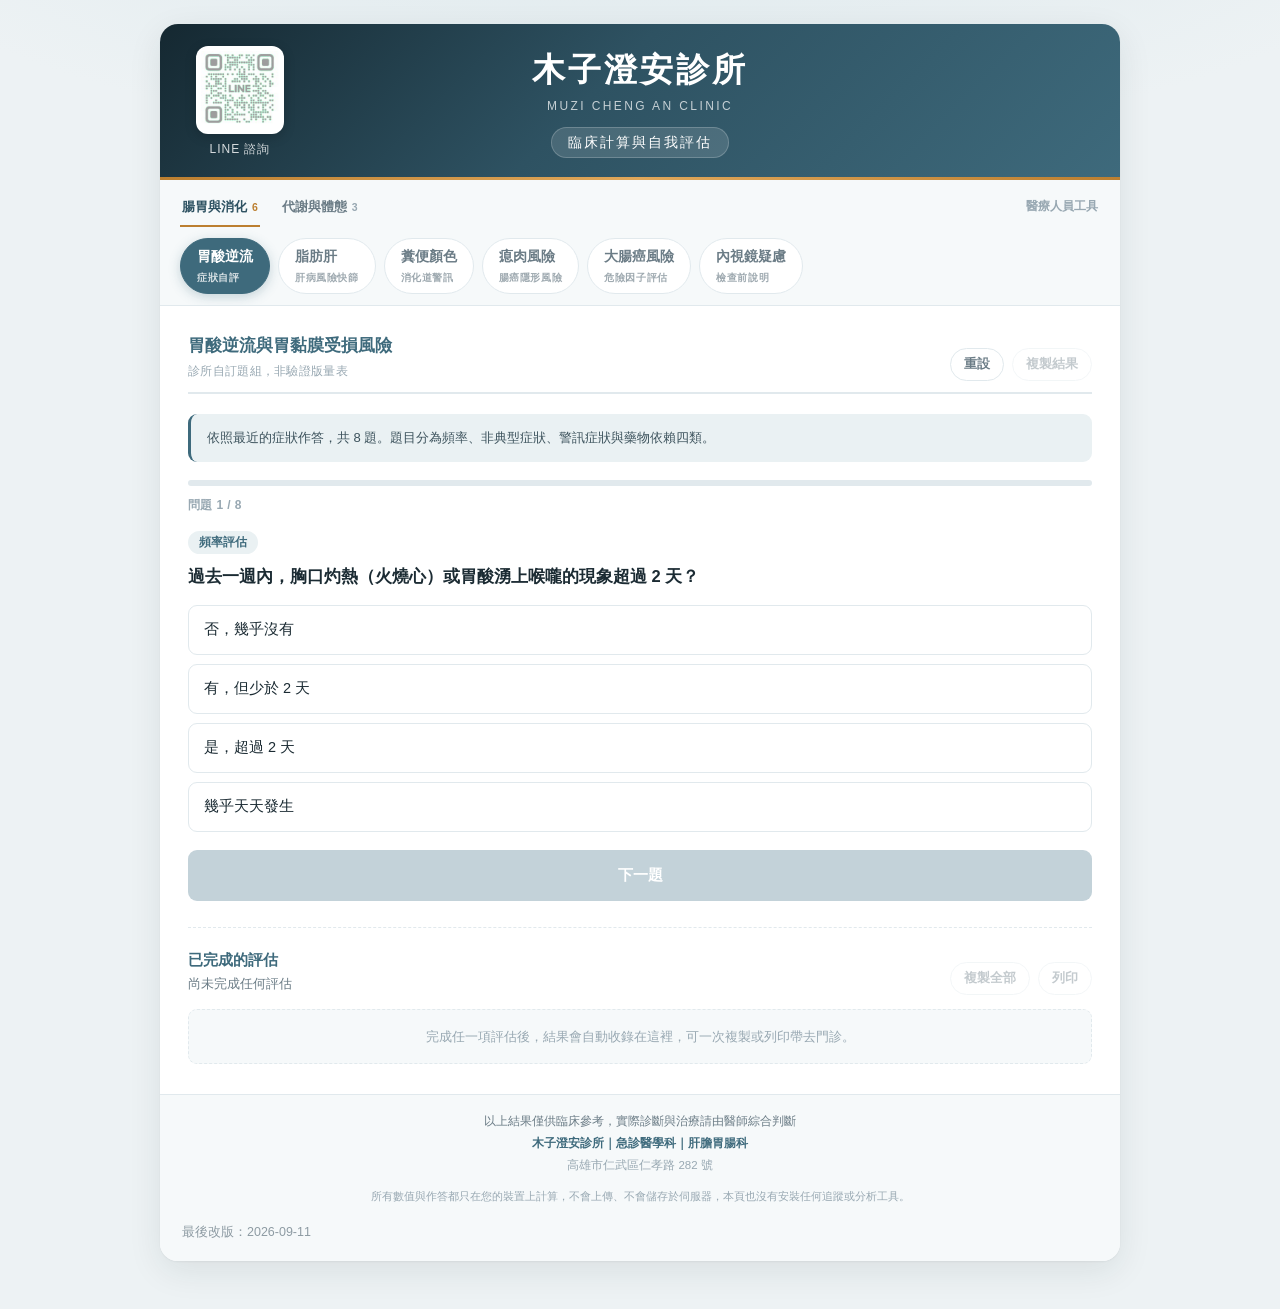
==== commit 4bff0b6a: "依評估建議優化：篩檢年齡、病人與醫師分流、彙整結果、拆檔 內容修正 - 大腸癌篩檢年齡由 50 歲更新為 45 至 74 歲（國健署 2025 年起擴大），   一等親有大腸癌者自 40 歲起適用；大" ====
--- a/index.html
+++ b/index.html
@@ -8,577 +8,14 @@
 <meta name="description" content="木子澄安診所臨床工具：BMI、BMR/TDEE、FIB-4 肝纖維化、R Factor 肝損傷型態、Child-Pugh 肝硬化分級、Bristol 糞便型態，以及胃酸逆流、脂肪肝、大腸癌風險、代謝症候群、糖尿病前期等自我評估。">
 <link rel="icon" href="data:image/svg+xml,%3Csvg xmlns='http://www.w3.org/2000/svg' viewBox='0 0 32 32'%3E%3Crect width='32' height='32' rx='7' fill='%233E6A7C'/%3E%3Ctext x='16' y='22' font-size='17' font-family='sans-serif' font-weight='700' fill='%23fff' text-anchor='middle'%3E木%3C/text%3E%3C/svg%3E">
 <title>木子澄安診所 臨床計算與自我評估工具</title>
-<style>
-/* ==========================================================
-   Design tokens
-   ========================================================== */
-:root{
-  --teal:#3E6A7C;
-  --teal-dark:#2E5262;
-  --teal-soft:#EAF1F3;
-  --gold:#BC7F30;
-  --gold-soft:#FBF2E3;
-  --navy:#152831;
-
-  --bg:#EDF2F4;
-  --surface:#FFFFFF;
-  --surface-alt:#F6F9FA;
-  --text:#1B2B33;
-  --muted:#6B7C86;
-  --faint:#98A8B2;
-  --line:#E1E9ED;
-
-  --green:#2E7D4F;      --green-soft:#E9F5EE;
-  --amber:#B45A00;      --amber-soft:#FFF5E6;
-  --red:#C0392B;        --red-soft:#FBEBE9;
-  --red-deep:#922B21;
-  --blue:#2979A0;       --blue-soft:#E6F1F8;
-
-  --radius:18px;
-  --radius-md:12px;
-  --radius-sm:9px;
-  --shadow:0 1px 2px rgba(21,40,49,.05), 0 10px 34px rgba(21,40,49,.09);
-  --ring:0 0 0 3px rgba(62,106,124,.22);
-  --ease:cubic-bezier(.22,.61,.36,1);
-}
-
-*,*::before,*::after{box-sizing:border-box;margin:0;padding:0;}
-html{overflow-y:scroll;-webkit-text-size-adjust:100%;}
-body{
-  font-family:-apple-system,BlinkMacSystemFont,'Helvetica Neue','PingFang TC','Noto Sans TC','Microsoft JhengHei',Arial,sans-serif;
-  background:var(--bg);
-  background-image:radial-gradient(1200px 420px at 50% -140px, #DCE8EC 0%, rgba(220,232,236,0) 70%);
-  background-repeat:no-repeat;
-  color:var(--text);
-  line-height:1.65;
-  min-height:100vh;
-  padding:24px 16px 48px;
-  padding-bottom:calc(48px + env(safe-area-inset-bottom));
-  -webkit-font-smoothing:antialiased;
-}
-h1,h2,h3{font-weight:700;line-height:1.35;}
-:focus-visible{outline:2px solid var(--teal);outline-offset:2px;border-radius:6px;}
-
-.card{
-  background:var(--surface);
-  border-radius:var(--radius);
-  box-shadow:var(--shadow);
-  width:100%;max-width:min(960px,100%);
-  margin:0 auto;overflow:hidden;
-}
-/* overflow:clip 可裁切圓角，又不會讓內部的 sticky 分頁列失效 */
-@supports (overflow:clip){ .card{overflow:clip;} }
-
-/* ==========================================================
-   Header
-   ========================================================== */
-.header{
-  position:relative;
-  background:linear-gradient(135deg,var(--navy) 0%,var(--teal-dark) 45%,var(--teal) 100%);
-  padding:22px 28px 20px;
-  display:flex;align-items:center;gap:18px;
-}
-.header::after{
-  content:"";position:absolute;left:0;right:0;bottom:0;height:3px;
-  background:linear-gradient(90deg,var(--gold) 0%, #E0A75A 50%, var(--gold) 100%);
-}
-.header-center{flex:1;text-align:center;min-width:0;}
-.clinic-name{font-size:33px;font-weight:700;color:#fff;letter-spacing:3px;}
-.clinic-sub{font-size:12px;color:rgba(255,255,255,.72);letter-spacing:2.4px;margin-top:4px;text-transform:uppercase;}
-.clinic-tool{
-  display:inline-block;margin-top:10px;
-  font-size:14px;font-weight:500;color:#fff;letter-spacing:2px;
-  background:rgba(255,255,255,.13);
-  border:1px solid rgba(255,255,255,.2);
-  border-radius:999px;padding:3px 16px;
-}
-.qr-block{display:flex;flex-direction:column;align-items:center;gap:6px;flex-shrink:0;width:104px;}
-.qr-wrap{
-  width:88px;height:88px;background:#fff;border-radius:12px;padding:5px;
-  box-shadow:0 3px 12px rgba(0,0,0,.18);
-}
-.qr-wrap img{width:100%;height:100%;object-fit:contain;display:block;}
-.qr-label{color:rgba(255,255,255,.82);font-size:12px;letter-spacing:1px;}
-.header-spacer{width:104px;flex-shrink:0;}
-
-/* ==========================================================
-   Tabs
-   ========================================================== */
-.tabs-wrap{
-  position:sticky;top:0;z-index:30;
-  background:rgba(246,249,250,.94);
-  backdrop-filter:saturate(150%) blur(8px);
-  -webkit-backdrop-filter:saturate(150%) blur(8px);
-  border-bottom:1px solid var(--line);
-}
-/* 第一層：分類 */
-.group-bar{
-  display:flex;gap:6px;padding:10px 20px 0;
-  overflow-x:auto;scrollbar-width:none;
-}
-.group-bar::-webkit-scrollbar{display:none;}
-.group-btn{
-  flex:0 0 auto;font:inherit;font-size:13px;font-weight:700;
-  color:var(--muted);background:none;border:none;
-  padding:6px 2px 8px;margin-right:14px;cursor:pointer;
-  border-bottom:2.5px solid transparent;white-space:nowrap;
-  transition:color .16s var(--ease),border-color .16s var(--ease);
-}
-.group-btn:hover{color:var(--teal);}
-.group-btn[aria-selected="true"]{color:var(--teal-dark);border-bottom-color:var(--gold);}
-.group-btn .group-count{
-  font-size:10.5px;font-weight:700;color:var(--faint);
-  margin-left:5px;
-}
-.group-btn[aria-selected="true"] .group-count{color:var(--gold);}
-
-/* 第二層：工具 */
-.tabs{
-  display:flex;gap:8px;
-  padding:11px 20px;
-  overflow-x:auto;
-  scrollbar-width:none;
-  scroll-snap-type:x proximity;
-}
-.tabs::-webkit-scrollbar{display:none;}
-.tabs[hidden]{display:none;}
-.tab{
-  flex:0 0 auto;scroll-snap-align:center;
-  display:flex;flex-direction:column;align-items:flex-start;gap:1px;
-  border:1.5px solid var(--line);
-  background:var(--surface);
-  color:var(--muted);
-  border-radius:999px;
-  padding:7px 16px;
-  font:inherit;font-size:13.5px;font-weight:600;
-  cursor:pointer;white-space:nowrap;
-  transition:background .18s var(--ease),color .18s var(--ease),border-color .18s var(--ease),transform .18s var(--ease);
-}
-.tab .tab-en{font-size:10px;font-weight:600;letter-spacing:.6px;opacity:.65;text-transform:uppercase;}
-.tab:hover{border-color:var(--teal);color:var(--teal);}
-.tab[aria-selected="true"]{
-  background:var(--teal);border-color:var(--teal);color:#fff;
-  box-shadow:0 3px 12px rgba(62,106,124,.28);
-}
-.tab[aria-selected="true"] .tab-en{opacity:.8;}
-
-/* ==========================================================
-   Panels
-   ========================================================== */
-.body{padding:26px 28px 30px;min-height:430px;}
-.tool-panel{display:none;}
-.tool-panel.active{display:block;animation:fade .28s var(--ease);}
-@keyframes fade{from{opacity:0;transform:translateY(6px);}to{opacity:1;transform:none;}}
-
-.panel-head{
-  display:flex;align-items:flex-end;justify-content:space-between;gap:14px;
-  border-bottom:2px solid var(--line);
-  padding-bottom:11px;margin-bottom:20px;flex-wrap:wrap;
-}
-.panel-title{font-size:17px;font-weight:700;color:var(--teal);}
-.panel-title small{display:block;font-size:11.5px;font-weight:500;color:var(--faint);letter-spacing:.3px;margin-top:2px;}
-.panel-actions{display:flex;gap:8px;}
-.act{
-  border:1.5px solid var(--line);background:var(--surface);
-  color:var(--muted);border-radius:999px;
-  padding:5px 13px;font:inherit;font-size:12.5px;font-weight:600;
-  cursor:pointer;transition:all .18s var(--ease);
-  display:inline-flex;align-items:center;gap:5px;
-}
-.act:hover:not(:disabled){border-color:var(--teal);color:var(--teal);background:var(--teal-soft);}
-.act:disabled{opacity:.4;cursor:not-allowed;}
-.act.done{border-color:var(--green);color:var(--green);background:var(--green-soft);}
-
-.formula{
-  background:var(--teal-soft);
-  border-left:3px solid var(--teal);
-  border-radius:var(--radius-sm);
-  padding:12px 16px;font-size:13px;color:#3C525C;line-height:1.85;margin-bottom:20px;
-}
-.formula strong{color:var(--teal-dark);}
-.formula .unitline{color:var(--faint);font-size:12px;}
-
-/* ---------- Fields ---------- */
-.grid-2{display:grid;grid-template-columns:1fr 1fr;gap:18px;margin-bottom:22px;}
-.grid-4{display:grid;grid-template-columns:repeat(4,1fr);gap:16px;margin-bottom:22px;}
-.field{min-width:0;}
-.field-head{display:flex;align-items:baseline;justify-content:space-between;gap:8px;margin-bottom:6px;}
-.field-head label{font-size:12.5px;color:var(--muted);font-weight:600;}
-.field-unit{font-size:11px;color:var(--faint);font-weight:600;letter-spacing:.3px;white-space:nowrap;}
-.field input,.field select{
-  width:100%;padding:11px 13px;
-  border:1.5px solid #D9E3E9;border-radius:var(--radius-sm);
-  font:inherit;font-size:16px;color:var(--text);
-  background:var(--surface);outline:none;
-  transition:border-color .18s var(--ease),box-shadow .18s var(--ease);
-  font-variant-numeric:tabular-nums;
-}
-.field select{cursor:pointer;font-size:14.5px;
-  appearance:none;-webkit-appearance:none;
-  background-image:url("data:image/svg+xml,%3Csvg xmlns='http://www.w3.org/2000/svg' width='12' height='8' viewBox='0 0 12 8'%3E%3Cpath d='M1 1.5 6 6.5 11 1.5' fill='none' stroke='%236B7C86' stroke-width='1.8' stroke-linecap='round' stroke-linejoin='round'/%3E%3C/svg%3E");
-  background-repeat:no-repeat;background-position:right 13px center;padding-right:34px;
-}
-.field input:focus,.field select:focus{border-color:var(--teal);box-shadow:var(--ring);}
-.field input.invalid,.field select.invalid{border-color:var(--red);box-shadow:0 0 0 3px rgba(192,57,43,.14);}
-.field-err{font-size:11.5px;color:var(--red);margin-top:5px;line-height:1.5;}
-.field input[type=number]::-webkit-outer-spin-button,
-.field input[type=number]::-webkit-inner-spin-button{-webkit-appearance:none;margin:0;}
-.field input[type=number]{-moz-appearance:textfield;}
-
-/* ---------- Empty hint ---------- */
-.empty-hint{
-  text-align:center;padding:34px 16px 18px;color:var(--faint);
-  border:1.5px dashed var(--line);border-radius:var(--radius-md);
-  background:var(--surface-alt);
-}
-.empty-hint svg{display:block;margin:0 auto 10px;}
-.empty-hint p{font-size:13px;}
-
-/* ---------- Result shell ---------- */
-.result{
-  border:1.5px solid var(--line);
-  border-left-width:4px;
-  border-radius:var(--radius-md);
-  padding:18px;margin-bottom:16px;display:none;
-  animation:fade .3s var(--ease);
-}
-.score{font-size:46px;font-weight:700;line-height:1;font-variant-numeric:tabular-nums;letter-spacing:-1px;}
-.score-label{font-size:12.5px;color:var(--muted);margin-bottom:4px;}
-.status-text{font-size:16px;font-weight:700;}
-.interp{font-size:13px;color:#53656F;line-height:1.85;white-space:pre-line;}
-.badge{
-  display:inline-block;font-size:14px;font-weight:700;
-  padding:4px 15px;border-radius:999px;
-}
-.detail-line{
-  font-size:12.5px;color:#53656F;line-height:1.9;
-  margin-top:10px;padding-top:10px;border-top:1px solid rgba(0,0,0,.07);
-}
-
-/* ---------- Reference table ---------- */
-.ref-table{
-  width:100%;border-collapse:collapse;font-size:13.5px;
-  border:1px solid var(--line);border-radius:var(--radius-sm);
-  overflow:hidden;margin-bottom:12px;
-}
-.ref-table th{
-  background:var(--teal);color:#fff;padding:10px 14px;text-align:left;
-  font-size:13px;font-weight:600;letter-spacing:.3px;
-}
-.ref-table td{padding:10px 14px;border-top:1px solid var(--line);vertical-align:top;}
-.ref-table tbody tr:nth-child(even){background:var(--surface-alt);}
-.ref-table tbody tr.hit{background:var(--gold-soft);box-shadow:inset 3px 0 0 var(--gold);}
-.ref-table tbody tr.hit td:first-child{font-weight:700;}
-.notes{font-size:11.5px;color:var(--faint);line-height:1.9;}
-
-/* ==========================================================
-   BMI
-   ========================================================== */
-.bmi-display{
-  display:flex;align-items:center;gap:16px;flex-wrap:wrap;
-  background:var(--surface-alt);border-radius:var(--radius-md);
-  padding:16px 18px;margin-bottom:16px;
-}
-.bmi-number{font-size:52px;font-weight:700;line-height:1;min-width:104px;font-variant-numeric:tabular-nums;letter-spacing:-1.5px;}
-.bmi-note{font-size:12.5px;color:var(--muted);line-height:1.7;margin-top:5px;}
-.bar-wrap{margin-bottom:20px;}
-.bar-track{
-  position:relative;height:11px;border-radius:6px;
-  background:linear-gradient(to right,#7FB6D4 0%,#5FC08D 22%,#F0C24C 32%,#E2703F 100%);
-  margin-bottom:9px;
-  cursor:pointer;touch-action:none;
-}
-.bar-marker{
-  position:absolute;top:-5px;width:20px;height:20px;border-radius:50%;
-  background:var(--navy);border:3px solid #fff;
-  box-shadow:0 2px 6px rgba(0,0,0,.28);transform:translateX(-50%);
-  transition:left .45s var(--ease),width .15s var(--ease),height .15s var(--ease),top .15s var(--ease);
-  cursor:grab;touch-action:none;
-}
-.bar-marker:hover,.bar-marker:focus-visible{width:24px;height:24px;top:-7px;}
-.bar-marker.dragging{cursor:grabbing;transition:width .15s var(--ease),height .15s var(--ease),top .15s var(--ease);}
-.bar-labels{display:flex;justify-content:space-between;font-size:11.5px;color:var(--faint);font-weight:600;}
-.ideal-box{border:1.5px solid var(--line);border-radius:var(--radius-md);padding:15px;margin-bottom:16px;}
-.ideal-label{font-size:12.5px;color:var(--muted);margin-bottom:6px;display:flex;align-items:center;gap:6px;}
-.ideal-range{font-size:23px;font-weight:700;color:var(--navy);font-variant-numeric:tabular-nums;}
-.ideal-note{font-size:12px;color:var(--muted);line-height:1.6;margin-top:4px;}
-.target-box{background:var(--surface-alt);border:1.5px solid var(--line);border-radius:var(--radius-md);padding:16px;}
-.target-box h3{font-size:14.5px;color:var(--teal);margin-bottom:12px;}
-.target-row{display:flex;align-items:flex-start;gap:18px;flex-wrap:wrap;}
-.target-input{width:190px;flex:0 0 auto;}
-.target-result{
-  background:var(--surface);border:1.5px solid #CBE4D6;border-radius:var(--radius-sm);
-  padding:9px 16px;display:none;
-}
-.target-pct{font-size:17px;font-weight:700;padding:3px 14px;border-radius:999px;display:inline-block;}
-.target-pct-label{font-size:12.5px;color:var(--muted);margin-top:5px;}
-.target-detail{font-size:12.5px;color:var(--muted);margin-top:10px;line-height:1.8;display:none;}
-
-/* ==========================================================
-   Bristol
-   ========================================================== */
-.bristol-grid{display:grid;grid-template-columns:repeat(7,1fr);gap:10px;margin-bottom:10px;}
-.bristol-card{
-  border:2px solid var(--line);border-radius:var(--radius-md);
-  padding:10px 4px 9px;text-align:center;cursor:pointer;
-  background:var(--surface-alt);font:inherit;color:inherit;
-  transition:border-color .18s var(--ease),background .18s var(--ease),transform .18s var(--ease),box-shadow .18s var(--ease);
-}
-.bristol-card:hover{border-color:var(--teal);background:var(--teal-soft);transform:translateY(-2px);box-shadow:0 6px 16px rgba(62,106,124,.15);}
-.bristol-card[aria-pressed="true"]{border-color:var(--teal);background:var(--teal-soft);box-shadow:0 6px 16px rgba(62,106,124,.22);}
-.bristol-card[aria-pressed="true"] .bristol-num{background:var(--teal);color:#fff;}
-.bristol-num{
-  font-size:10.5px;font-weight:700;color:var(--teal);letter-spacing:.4px;
-  display:inline-block;padding:1px 8px;border-radius:999px;background:var(--teal-soft);margin-bottom:5px;
-  transition:background .18s var(--ease),color .18s var(--ease);
-}
-.bristol-svg{width:100%;max-width:92px;height:auto;aspect-ratio:9/7;display:block;margin:0 auto 5px;}
-.bristol-label{display:block;font-size:11px;color:#54666F;font-weight:600;line-height:1.35;}
-
-/* ==========================================================
-   TDEE
-   ========================================================== */
-.stat-grid{display:grid;grid-template-columns:repeat(3,1fr);gap:12px;margin-bottom:20px;}
-.stat{background:var(--surface-alt);border:1.5px solid var(--line);border-radius:var(--radius-md);padding:15px 12px;text-align:center;}
-.stat.accent{background:var(--gold-soft);border-color:#EFD6AC;}
-.stat-label{font-size:12.5px;color:var(--muted);margin-bottom:4px;}
-.stat-val{font-size:30px;font-weight:700;line-height:1.1;font-variant-numeric:tabular-nums;}
-.stat-unit{font-size:12px;color:var(--faint);}
-.section-box{background:var(--surface-alt);border:1.5px solid var(--line);border-radius:var(--radius-md);padding:16px;margin-bottom:20px;}
-.section-title{font-size:14.5px;font-weight:700;color:var(--teal);margin-bottom:12px;}
-.mini-grid-4{display:grid;grid-template-columns:repeat(4,1fr);gap:10px;}
-.mini-grid-3{display:grid;grid-template-columns:repeat(3,1fr);gap:10px;}
-.mini{background:var(--surface);border:1.5px solid var(--line);border-radius:var(--radius-sm);padding:11px 8px;text-align:center;}
-.mini-label{font-size:12.5px;color:var(--muted);margin-bottom:3px;}
-.mini-val{font-size:19px;font-weight:700;color:var(--teal);font-variant-numeric:tabular-nums;}
-.mini-unit{font-size:11.5px;color:var(--faint);}
-.edu-head{background:var(--teal);padding:10px 16px;color:#fff;font-size:14.5px;font-weight:700;}
-.edu-wrap{border:1.5px solid var(--line);border-radius:var(--radius-md);overflow:hidden;}
-.edu-grid{display:grid;grid-template-columns:1fr 1fr;gap:13px;padding:14px 16px;}
-.edu-card{background:var(--surface-alt);border:1px solid var(--line);border-radius:var(--radius-sm);padding:12px;}
-.edu-icon{font-size:20px;margin-bottom:4px;}
-.edu-title{font-size:13.5px;font-weight:700;color:var(--teal);margin-bottom:4px;}
-.edu-text{font-size:13px;color:#53656F;line-height:1.75;}
-
-/* ==========================================================
-   自我評估：量表、勾選清單、顏色挑選
-   ========================================================== */
-.quiz-intro{
-  background:var(--teal-soft);border-left:3px solid var(--teal);
-  border-radius:var(--radius-sm);padding:12px 16px;
-  font-size:13px;color:#3C525C;line-height:1.85;margin-bottom:18px;
-}
-.progress-track{height:6px;border-radius:3px;background:var(--line);overflow:hidden;margin-bottom:10px;}
-.progress-fill{height:100%;background:var(--teal);border-radius:3px;transition:width .3s var(--ease);}
-.quiz-step{font-size:12px;color:var(--faint);font-weight:600;letter-spacing:.4px;margin-bottom:12px;}
-.quiz-tag{
-  display:inline-block;font-size:11.5px;font-weight:700;
-  padding:2px 11px;border-radius:999px;margin-bottom:9px;
-  background:var(--teal-soft);color:var(--teal);
-}
-.quiz-tag.tag-red{background:var(--red-soft);color:var(--red);}
-.quiz-tag.tag-atypical{background:var(--amber-soft);color:var(--amber);}
-.quiz-tag.tag-drug{background:var(--gold-soft);color:var(--gold);}
-.quiz-tag.tag-life,.quiz-tag.tag-meta{background:var(--green-soft);color:var(--green);}
-.quiz-tag.tag-3high,.quiz-tag.tag-hep{background:var(--blue-soft);color:var(--blue);}
-.quiz-q{font-size:16.5px;font-weight:700;color:var(--text);line-height:1.6;margin-bottom:16px;}
-.opt-list{display:flex;flex-direction:column;gap:9px;margin-bottom:18px;}
-.opt{
-  width:100%;text-align:left;font:inherit;font-size:14.5px;color:var(--text);
-  background:var(--surface);border:1.5px solid var(--line);
-  border-radius:var(--radius-sm);padding:12px 15px;cursor:pointer;
-  transition:border-color .16s var(--ease),background .16s var(--ease);
-}
-.opt:hover{border-color:var(--teal);background:var(--teal-soft);}
-.opt[aria-pressed="true"]{border-color:var(--teal);background:var(--teal-soft);font-weight:600;box-shadow:inset 3px 0 0 var(--teal);}
-.quiz-nav{display:flex;gap:10px;}
-.btn-main{
-  flex:1;font:inherit;font-size:15px;font-weight:700;color:#fff;
-  background:var(--teal);border:none;border-radius:var(--radius-sm);
-  padding:13px 18px;cursor:pointer;transition:background .16s var(--ease);
-}
-.btn-main:hover:not(:disabled){background:var(--teal-dark);}
-.btn-main:disabled{background:#C3D2D9;cursor:not-allowed;}
-.btn-ghost{
-  font:inherit;font-size:14px;font-weight:600;color:var(--muted);
-  background:var(--surface);border:1.5px solid var(--line);
-  border-radius:var(--radius-sm);padding:13px 18px;cursor:pointer;
-  transition:border-color .16s var(--ease),color .16s var(--ease);
-}
-.btn-ghost:hover{border-color:var(--teal);color:var(--teal);}
-
-/* 勾選式（內視鏡關卡、代謝症候群） */
-.check-list{display:flex;flex-direction:column;gap:10px;margin-bottom:18px;}
-.check-item{
-  display:flex;align-items:flex-start;gap:13px;text-align:left;
-  width:100%;font:inherit;color:inherit;
-  background:var(--surface);border:1.5px solid var(--line);
-  border-radius:var(--radius-md);padding:13px 15px;cursor:pointer;
-  transition:border-color .16s var(--ease),background .16s var(--ease);
-}
-.check-item:hover{border-color:var(--teal);}
-.check-item[aria-pressed="true"]{border-color:var(--teal);background:var(--teal-soft);}
-.check-box{
-  flex:0 0 auto;width:21px;height:21px;border-radius:6px;margin-top:2px;
-  border:1.5px solid #C3D2D9;background:var(--surface);
-  display:flex;align-items:center;justify-content:center;
-  font-size:13px;color:#fff;font-weight:700;
-}
-.check-item[aria-pressed="true"] .check-box{background:var(--teal);border-color:var(--teal);}
-.check-box span{opacity:0;transition:opacity .14s var(--ease);}
-.check-item[aria-pressed="true"] .check-box span{opacity:1;}
-.check-body{flex:1;min-width:0;}
-.check-tag{display:block;font-size:11.5px;font-weight:700;color:var(--teal);letter-spacing:.3px;margin-bottom:2px;}
-.check-label{display:block;font-size:15px;font-weight:700;color:var(--text);margin-bottom:3px;}
-.check-desc{display:block;font-size:12.5px;color:var(--muted);line-height:1.7;}
-
-/* 顏色挑選（糞便顏色） */
-.swatch-list{display:flex;flex-direction:column;gap:10px;margin-bottom:6px;}
-.swatch-item{
-  display:flex;align-items:center;gap:14px;width:100%;text-align:left;
-  font:inherit;color:inherit;background:var(--surface);
-  border:1.5px solid var(--line);border-radius:var(--radius-md);
-  padding:12px 15px;cursor:pointer;transition:border-color .16s var(--ease),background .16s var(--ease);
-}
-.swatch-item:hover{border-color:var(--teal);background:var(--surface-alt);}
-.swatch-item[aria-pressed="true"]{border-color:var(--teal);background:var(--teal-soft);}
-.swatch-dot{width:38px;height:38px;border-radius:50%;flex:0 0 auto;border:2px solid rgba(0,0,0,.09);}
-.swatch-name{font-size:15px;font-weight:600;}
-
-/* 評估結果 */
-.assess-result{display:none;}
-.result-card{
-  border:1.5px solid var(--line);border-left-width:4px;
-  border-radius:var(--radius-md);padding:18px;
-  animation:fade .3s var(--ease);
-}
-.result-score{font-size:44px;font-weight:700;line-height:1;font-variant-numeric:tabular-nums;letter-spacing:-1px;}
-.result-score .of{font-size:16px;font-weight:600;color:var(--faint);letter-spacing:0;}
-.result-advice{font-size:13.5px;color:#53656F;line-height:1.9;margin-top:12px;}
-.info-box{margin-top:14px;padding:13px 15px;border-radius:var(--radius-sm);border-left:3px solid;}
-.info-box .info-title{font-size:12.5px;font-weight:700;margin-bottom:6px;}
-.info-box .info-body{font-size:13px;color:#53656F;line-height:1.85;}
-.info-box.tone-red{background:var(--red-soft);border-color:var(--red);}
-.info-box.tone-red .info-title{color:var(--red-deep);}
-.info-box.tone-amber{background:var(--amber-soft);border-color:var(--amber);}
-.info-box.tone-amber .info-title{color:var(--amber);}
-.info-box.tone-green{background:var(--green-soft);border-color:var(--green);}
-.info-box.tone-green .info-title{color:var(--green);}
-.info-box.tone-teal{background:var(--teal-soft);border-color:var(--teal);}
-.info-box.tone-teal .info-title{color:var(--teal-dark);}
-.solution-card{
-  border:1.5px solid var(--line);border-radius:var(--radius-md);
-  padding:14px 16px;margin-bottom:11px;background:var(--surface-alt);
-}
-.solution-gate{font-size:11.5px;font-weight:700;color:var(--gold);letter-spacing:.5px;margin-bottom:3px;}
-.solution-title{font-size:15px;font-weight:700;color:var(--text);margin-bottom:6px;}
-.solution-body{font-size:13.5px;color:#53656F;line-height:1.9;}
-
-/* ==========================================================
-   Footer
-   ========================================================== */
-.footer{
-  background:var(--surface-alt);padding:16px 22px;
-  font-size:11.5px;color:var(--muted);text-align:center;line-height:1.9;
-  border-top:1px solid var(--line);
-}
-.footer strong{color:var(--teal);}
-.footer .addr{color:var(--faint);}
-
-.sr-only{
-  position:absolute;width:1px;height:1px;padding:0;margin:-1px;
-  overflow:hidden;clip:rect(0 0 0 0);white-space:nowrap;border:0;
-}
-
-/* ==========================================================
-   Responsive
-   ========================================================== */
-@media (max-width:820px){
-  .bristol-grid{grid-template-columns:repeat(4,1fr);gap:8px;}
-}
-@media (max-width:600px){
-  body{padding:0 0 32px;background-image:none;}
-  .card{border-radius:0;box-shadow:none;}
-
-  .header{padding:14px 14px 13px;gap:10px;}
-  .clinic-name{font-size:21px;letter-spacing:1.5px;}
-  .clinic-sub{font-size:9.5px;letter-spacing:1.6px;margin-top:2px;}
-  .clinic-tool{font-size:12px;margin-top:7px;padding:2px 12px;}
-  .qr-block{width:64px;gap:4px;}
-  .qr-wrap{width:60px;height:60px;padding:3px;border-radius:9px;}
-  .qr-label{font-size:10px;}
-  .header-spacer{width:64px;}
-
-  .group-bar{padding:8px 12px 0;}
-  .group-btn{font-size:12.5px;margin-right:12px;}
-  .tabs{padding:9px 12px;gap:7px;}
-  .tab{padding:7px 13px;font-size:13px;}
-  .quiz-q{font-size:15.5px;}
-  .opt{font-size:14px;padding:11px 13px;}
-  .result-score{font-size:36px;}
-
-  .body{padding:16px 14px 22px;min-height:340px;}
-  .panel-head{margin-bottom:15px;}
-  .panel-title{font-size:15px;}
-
-  .grid-2{grid-template-columns:1fr;gap:13px;}
-  .grid-4{grid-template-columns:1fr 1fr;gap:13px;}
-  .field input,.field select{font-size:16px;padding:10px 12px;}
-
-  .bmi-number{font-size:40px;min-width:84px;}
-  .ideal-range{font-size:19px;}
-  .bar-labels{font-size:10px;}
-  .target-input{width:100%;}
-  .target-row{flex-direction:column;gap:12px;}
-  .target-result{width:100%;}
-
-  .score{font-size:37px;}
-  .status-text{font-size:15px;}
-  .ref-table{font-size:12.5px;}
-  .ref-table th{padding:8px 9px;font-size:12px;}
-  .ref-table td{padding:8px 9px;}
-
-  .stat-grid{grid-template-columns:1fr;}
-  .stat-val{font-size:27px;}
-  .mini-grid-4{grid-template-columns:1fr 1fr;}
-  .edu-grid{grid-template-columns:1fr;}
-
-  .bristol-svg{max-width:70px;}
-  .bristol-num{font-size:10px;}
-  .bristol-label{font-size:10px;}
-  .bristol-card{padding:7px 3px 6px;border-radius:9px;}
-}
-@media (max-width:400px){
-  .clinic-name{font-size:18px;}
-  .grid-4{grid-template-columns:1fr;}
-  .bristol-grid{grid-template-columns:repeat(3,1fr);}
-  .mini-grid-3{grid-template-columns:1fr;}
-}
-.mobile-br{display:none;}
-@media (max-width:600px){.mobile-br{display:block;}}
-
-@media (prefers-reduced-motion:reduce){
-  *,*::before,*::after{animation-duration:.001ms!important;transition-duration:.001ms!important;}
-}
-
-/* ==========================================================
-   Print
-   ========================================================== */
-@page{margin:14mm;}
-@media print{
-  body{background:#fff;padding:0;}
-  .card{box-shadow:none;border-radius:0;max-width:100%;}
-  .tabs-wrap,.panel-actions,.empty-hint,.qr-block,.header-spacer{display:none!important;}
-  .header{background:#fff!important;color:var(--navy);padding:0 0 10px;border-bottom:2px solid var(--teal);}
-  .header::after{display:none;}
-  .clinic-name,.clinic-sub,.clinic-tool{color:var(--navy)!important;}
-  .clinic-tool{background:none;border:none;}
-  .body{padding:14px 0;min-height:0;}
-  .result{break-inside:avoid;}
-  .ref-table th{background:var(--teal)!important;-webkit-print-color-adjust:exact;print-color-adjust:exact;}
-  *{-webkit-print-color-adjust:exact;print-color-adjust:exact;}
-}
-</style>
+<meta property="og:type" content="website">
+<meta property="og:locale" content="zh_TW">
+<meta property="og:site_name" content="木子澄安診所">
+<meta property="og:title" content="木子澄安診所 臨床計算與自我評估工具">
+<meta property="og:description" content="胃酸逆流、脂肪肝、大腸癌風險、糞便型態與顏色、代謝症候群、糖尿病前期等自我評估，所有計算都在您的裝置上完成。">
+<meta property="og:url" content="https://adigu2025.github.io/muzi-calc/">
+<meta name="twitter:card" content="summary">
+<link rel="stylesheet" href="styles.css">
 </head>
 <body>
 <div class="card">
@@ -587,7 +24,7 @@
   <header class="header">
     <div class="qr-block">
       <div class="qr-wrap">
-        <img src="[data-uri]" alt="木子澄安診所 LINE 官方帳號 QR Code" width="88" height="88" decoding="async">
+        <img src="qr.png" alt="木子澄安診所 LINE 官方帳號 QR Code" width="88" height="88" decoding="async">
       </div>
       <div class="qr-label">LINE 諮詢</div>
     </div>
@@ -602,18 +39,21 @@
   <!-- ===================== TABS ===================== -->
   <div class="tabs-wrap">
     <div class="group-bar" role="tablist" aria-label="選擇工具分類" id="grouplist">
-      <button class="group-btn" role="tab" id="group-calc" aria-selected="true" data-group="calc">
-        臨床計算<span class="group-count">6</span>
-      </button>
-      <button class="group-btn" role="tab" id="group-gi" aria-selected="false" tabindex="-1" data-group="gi">
+      <button class="group-btn" role="tab" id="group-gi" aria-selected="true" data-group="gi">
         腸胃與消化<span class="group-count">6</span>
       </button>
       <button class="group-btn" role="tab" id="group-meta" aria-selected="false" tabindex="-1" data-group="meta">
         代謝與體態<span class="group-count">3</span>
       </button>
+      <button class="group-btn" role="tab" id="group-calc" aria-selected="false" tabindex="-1" data-group="calc" hidden>
+        臨床計算<span class="group-count">6</span>
+      </button>
+      <button class="staff-toggle" type="button" id="staff-toggle" aria-expanded="false">
+        醫療人員工具
+      </button>
     </div>
 
-    <div class="tabs" role="tablist" aria-label="臨床計算工具" id="tabs-calc" data-group="calc">
+    <div class="tabs" role="tablist" aria-label="臨床計算工具" id="tabs-calc" data-group="calc" hidden>
       <button class="tab" role="tab" id="tab-bmi" aria-controls="panel-bmi" aria-selected="true" data-tool="bmi">
         BMI<span class="tab-en">身體質量指數</span>
       </button>
@@ -634,8 +74,12 @@
       </button>
     </div>
 
-    <div class="tabs" role="tablist" aria-label="腸胃與消化自我評估" id="tabs-gi" data-group="gi" hidden></div>
+    <div class="tabs" role="tablist" aria-label="腸胃與消化自我評估" id="tabs-gi" data-group="gi"></div>
     <div class="tabs" role="tablist" aria-label="代謝與體態自我評估" id="tabs-meta" data-group="meta" hidden></div>
+
+    <p class="staff-notice" id="staff-notice" hidden>
+      以下為醫療人員判讀用的計算工具，數值需搭配病史與檢查結果由醫師解讀，請勿自行對照結論。
+    </p>
   </div>
 
   <main class="body">
@@ -1265,1199 +709,34 @@
       </div>
     </section>
 
+    <!-- ===================== 彙整結果 ===================== -->
+    <section class="summary-zone" id="summary-zone">
+      <div class="summary-head">
+        <div>
+          <div class="summary-title">已完成的評估</div>
+          <div class="summary-sub" id="summary-count">尚未完成任何評估</div>
+        </div>
+        <div class="panel-actions">
+          <button class="act" type="button" id="summary-copy" disabled>複製全部</button>
+          <button class="act" type="button" id="summary-print" disabled>列印</button>
+        </div>
+      </div>
+      <div id="summary-list"></div>
+    </section>
+
   </main>
 
   <footer class="footer">
     以上結果僅供臨床參考，實際診斷與治療請由醫師綜合判斷<br>
     <strong>木子澄安診所｜急診醫學科｜肝膽胃腸科</strong><br>
     <span class="addr">高雄市仁武區仁孝路 282 號</span>
+    <p class="privacy-note">
+      所有數值與作答都只在您的裝置上計算，不會上傳、不會儲存於伺服器，本頁也沒有安裝任何追蹤或分析工具。
+    </p>
+    <div class="app-revision" id="app-revision"></div>
   </footer>
 </div>
 
-<script>
-(function(){
-  "use strict";
-
-  var $ = function(id){ return document.getElementById(id); };
-
-  // 各工具最近一次的結果文字，供「複製結果」使用
-  var COPY = {};
-  // 自我評估模組的分頁與面板由資料產生，必須早於下方所有事件綁定，
-  // 因此這些狀態變數也必須在 buildAssessments() 之前就完成指派
-  var RESETTERS = {};
-  var QSTATE = {};
-  var TONE = {
-    green:{ color:'#2E7D4F', bg:'#E9F5EE' },
-    amber:{ color:'#B45A00', bg:'#FFF5E6' },
-    red:{ color:'#C0392B', bg:'#FBEBE9' }
-  };
-  var ASSESS = assessSpecs();
-  buildAssessments();
-
-  /* ======================================================
-     Tabs + hash routing
-     ====================================================== */
-  var tabs = Array.prototype.slice.call(document.querySelectorAll('.tab'));
-  var groupBtns = Array.prototype.slice.call(document.querySelectorAll('.group-btn'));
-  var TOOL_GROUP = {};
-  tabs.forEach(function(t){
-    TOOL_GROUP[t.dataset.tool] = t.closest('.tabs').dataset.group;
-  });
-
-  function switchGroup(group){
-    groupBtns.forEach(function(b){
-      var on = b.dataset.group === group;
-      b.setAttribute('aria-selected', on ? 'true' : 'false');
-      b.tabIndex = on ? 0 : -1;
-    });
-    document.querySelectorAll('.tabs').forEach(function(row){
-      row.hidden = row.dataset.group !== group;
-    });
-  }
-
-  groupBtns.forEach(function(b){
-    b.addEventListener('click', function(){
-      var group = b.dataset.group;
-      switchGroup(group);
-      // 切換分類時跳到該分類的第一個工具
-      var first = document.querySelector('.tabs[data-group="' + group + '"] .tab');
-      if (first) switchTool(first.dataset.tool);
-    });
-    b.addEventListener('keydown', function(e){
-      var i = groupBtns.indexOf(b), next = null;
-      if (e.key === 'ArrowRight') next = (i + 1) % groupBtns.length;
-      else if (e.key === 'ArrowLeft') next = (i - 1 + groupBtns.length) % groupBtns.length;
-      if (next === null) return;
-      e.preventDefault();
-      groupBtns[next].click();
-      groupBtns[next].focus();
-    });
-  });
-  var TOOLS = tabs.map(function(t){ return t.dataset.tool; });
-
-  function switchTool(tool, opts){
-    if (TOOLS.indexOf(tool) === -1) tool = TOOLS[0];
-    opts = opts || {};
-    tabs.forEach(function(t){
-      var on = t.dataset.tool === tool;
-      t.setAttribute('aria-selected', on ? 'true' : 'false');
-      t.tabIndex = on ? 0 : -1;
-      if (on && opts.scrollTab !== false) {
-        t.scrollIntoView({ block:'nearest', inline:'nearest' });
-      }
-    });
-    document.querySelectorAll('.tool-panel').forEach(function(p){
-      var on = p.id === 'panel-' + tool;
-      p.classList.toggle('active', on);
-      p.hidden = !on;
-    });
-    switchGroup(TOOL_GROUP[tool] || 'calc');
-    if (opts.updateHash !== false && location.hash.slice(1) !== tool) {
-      // 本機以 file:// 開啟時部分瀏覽器會擋下 replaceState
-      try { history.replaceState(null, '', '#' + tool); } catch (e) { location.hash = tool; }
-    }
-  }
-
-  tabs.forEach(function(t){
-    t.addEventListener('click', function(){ switchTool(t.dataset.tool); });
-    t.addEventListener('keydown', function(e){
-      var i = TOOLS.indexOf(t.dataset.tool), next = null;
-      if (e.key === 'ArrowRight') next = (i + 1) % TOOLS.length;
-      else if (e.key === 'ArrowLeft') next = (i - 1 + TOOLS.length) % TOOLS.length;
-      else if (e.key === 'Home') next = 0;
-      else if (e.key === 'End') next = TOOLS.length - 1;
-      if (next === null) return;
-      e.preventDefault();
-      switchTool(TOOLS[next]);
-      tabs[next].focus();
-    });
-  });
-
-  window.addEventListener('hashchange', function(){
-    switchTool(location.hash.slice(1), { updateHash:false });
-  });
-
-  /* ======================================================
-     Field helpers
-     ====================================================== */
-  var EMPTY = null;   // 欄位空白
-  var BAD = NaN;      // 超出合理範圍
-
-  function isNum(v){ return typeof v === 'number' && !isNaN(v); }
-
-  function num(id){
-    var el = $(id);
-    var wrap = el.closest('.field');
-    var err = wrap ? wrap.querySelector('.field-err') : null;
-    el.classList.remove('invalid');
-    if (err) { err.textContent = ''; err.hidden = true; }
-
-    var raw = el.value.trim();
-    if (raw === '') return EMPTY;
-
-    var v = parseFloat(raw);
-    var min = el.min !== '' ? parseFloat(el.min) : -Infinity;
-    var max = el.max !== '' ? parseFloat(el.max) : Infinity;
-    if (!isFinite(v) || v < min || v > max) {
-      el.classList.add('invalid');
-      if (err) {
-        err.textContent = '請輸入 ' + el.min + '–' + el.max + ' 之間的數值';
-        err.hidden = false;
-      }
-      return BAD;
-    }
-    return v;
-  }
-
-  function fieldError(id, msg){
-    var el = $(id);
-    var wrap = el.closest('.field');
-    var err = wrap ? wrap.querySelector('.field-err') : null;
-    if (!err) return;
-    if (msg) { el.classList.add('invalid'); err.textContent = msg; err.hidden = false; }
-    else { el.classList.remove('invalid'); err.textContent = ''; err.hidden = true; }
-  }
-
-  function show(tool, hasResult){
-    var hint = $(tool + '-hint');
-    var res = $(tool + '-result');
-    if (hint) hint.style.display = hasResult ? 'none' : 'block';
-    if (res) res.style.display = hasResult ? 'block' : 'none';
-    var btn = document.querySelector('[data-copy="' + tool + '"]');
-    if (btn) { btn.disabled = !hasResult; btn.classList.remove('done'); btn.textContent = '複製結果'; }
-    if (!hasResult) COPY[tool] = '';
-  }
-
-  function markRow(tableId, band){
-    var t = $(tableId);
-    if (!t) return;
-    t.querySelectorAll('tbody tr').forEach(function(tr){
-      tr.classList.toggle('hit', tr.dataset.band === band);
-    });
-  }
-
-  function paint(tool, color, bg){
-    var res = $(tool + '-result');
-    if (!res) return;
-    res.style.background = bg;
-    res.style.borderColor = color;
-  }
-
-  function bind(ids, fn){
-    ids.forEach(function(id){
-      var el = $(id);
-      if (!el) return;
-      el.addEventListener(el.tagName === 'SELECT' ? 'change' : 'input', fn);
-    });
-  }
-
-  /* ======================================================
-     Copy result
-     ====================================================== */
-  document.querySelectorAll('[data-copy]').forEach(function(btn){
-    btn.addEventListener('click', function(){
-      var tool = btn.dataset.copy;
-      var text = COPY[tool];
-      if (!text) return;
-      var done = function(){
-        btn.classList.add('done');
-        btn.textContent = '已複製';
-        setTimeout(function(){ btn.classList.remove('done'); btn.textContent = '複製結果'; }, 1800);
-      };
-      if (navigator.clipboard && navigator.clipboard.writeText) {
-        navigator.clipboard.writeText(text).then(done, function(){ fallbackCopy(text, done); });
-      } else {
-        fallbackCopy(text, done);
-      }
-    });
-  });
-
-  function fallbackCopy(text, done){
-    var ta = document.createElement('textarea');
-    ta.value = text;
-    ta.setAttribute('readonly', '');
-    ta.style.position = 'fixed';
-    ta.style.opacity = '0';
-    document.body.appendChild(ta);
-    ta.select();
-    try { document.execCommand('copy'); done(); } catch (e) { /* 忽略 */ }
-    document.body.removeChild(ta);
-  }
-
-  /* ======================================================
-     Reset
-     ====================================================== */
-  document.querySelectorAll('[data-reset]').forEach(function(btn){
-    btn.addEventListener('click', function(){
-      var tool = btn.dataset.reset;
-      if (RESETTERS[tool]) { RESETTERS[tool](); return; }
-      var panel = $('panel-' + tool);
-      panel.querySelectorAll('input').forEach(function(el){
-        el.value = '';
-        el.classList.remove('invalid');
-      });
-      panel.querySelectorAll('select').forEach(function(el){
-        el.value = '';
-        el.classList.remove('invalid');
-      });
-      panel.querySelectorAll('.field-err').forEach(function(el){
-        el.textContent = ''; el.hidden = true;
-      });
-      panel.querySelectorAll('.bristol-card').forEach(function(c){
-        c.setAttribute('aria-pressed', 'false');
-      });
-      panel.querySelectorAll('tbody tr').forEach(function(tr){ tr.classList.remove('hit'); });
-      if (tool === 'bmi') bmiBase = '';
-      var tr = $('target-result'), td = $('target-detail');
-      if (tr) tr.style.display = 'none';
-      if (td) td.style.display = 'none';
-      show(tool, false);
-      var first = panel.querySelector('input, select');
-      if (first) first.focus();
-    });
-  });
-
-  /* ======================================================
-     BMI
-     ====================================================== */
-  var BMI_STATUS = [
-    { max:18.5,     label:'體重過輕', color:'#2979A0', bg:'#E6F1F8', note:'建議增加營養攝取，必要時由醫師評估潛在原因。' },
-    { max:24,       label:'體重正常', color:'#2E7D4F', bg:'#E9F5EE', note:'維持現有飲食與運動習慣，定期追蹤。' },
-    { max:27,       label:'體重過重', color:'#B45A00', bg:'#FFF5E6', note:'建議調整飲食內容並增加活動量。' },
-    { max:30,       label:'輕度肥胖', color:'#C0392B', bg:'#FBEBE9', note:'建議就醫評估，擬定減重計畫。' },
-    { max:35,       label:'中度肥胖', color:'#C0392B', bg:'#FBEBE9', note:'建議就醫評估代謝疾病風險並積極介入。' },
-    { max:Infinity, label:'重度肥胖', color:'#922B21', bg:'#FBEBE9', note:'建議儘早就醫，進行全面健康評估。' }
-  ];
-
-  var bmiBase = '';
-
-  function calcBMI(){
-    var h = num('height'), w = num('weight');
-    if (!isNum(h) || !isNum(w)) { bmiBase = ''; show('bmi', false); calcTarget(); return; }
-
-    var hm = h / 100;
-    var bmi = w / (hm * hm);
-    var s = BMI_STATUS.find(function(x){ return bmi < x.max; });
-
-    $('bmi-val').textContent = bmi.toFixed(1);
-    $('bmi-val').style.color = s.color;
-    var badge = $('bmi-badge');
-    badge.textContent = s.label;
-    badge.style.background = s.bg;
-    badge.style.color = s.color;
-    $('bmi-note').textContent = s.note;
-
-    var lo = (18.5 * hm * hm).toFixed(1);
-    var hi = (24 * hm * hm).toFixed(1);
-    $('ideal-range').textContent = lo + ' – ' + hi + ' kg';
-
-    var extra;
-    if (bmi >= 24) extra = '距標準體重上限（' + hi + ' kg）約需減少 ' + (w - parseFloat(hi)).toFixed(1) + ' kg。';
-    else if (bmi < 18.5) extra = '距標準體重下限（' + lo + ' kg）約需增加 ' + (parseFloat(lo) - w).toFixed(1) + ' kg。';
-    else extra = '目前體重位於標準範圍內。';
-    $('ideal-note').textContent = extra;
-
-    var marker = $('bar-marker');
-    marker.style.left = (Math.min(Math.max((bmi - 14) / 26, 0), 1) * 100) + '%';
-    marker.setAttribute('aria-valuenow', bmi.toFixed(1));
-    marker.setAttribute('aria-valuetext', 'BMI ' + bmi.toFixed(1) + '，體重 ' + w.toFixed(1) + ' 公斤');
-
-    bmiBase = 'BMI ' + bmi.toFixed(1) + '（' + s.label + '）｜身高 ' + h + ' cm、體重 ' + w +
-              ' kg｜標準體重範圍 ' + lo + '–' + hi + ' kg';
-    COPY.bmi = bmiBase;
-    show('bmi', true);
-    calcTarget();
-  }
-
-  function calcTarget(){
-    var w = num('weight'), t = num('target-weight');
-    var box = $('target-result'), detail = $('target-detail');
-    var hide = function(){
-      box.style.display = 'none';
-      detail.style.display = 'none';
-      if (bmiBase) COPY.bmi = bmiBase;
-    };
-
-    if (!isNum(w) || !isNum(t)) { hide(); return; }
-    if (t >= w) {
-      fieldError('target-weight', '目標體重需小於目前體重');
-      hide();
-      return;
-    }
-
-    var pct = ((w - t) / w * 100).toFixed(1);
-    var diff = (w - t).toFixed(1);
-    var el = $('target-pct');
-    el.textContent = '需減重 ' + pct + '%';
-    el.style.background = '#FFF5E6';
-    el.style.color = '#B45A00';
-    box.style.display = 'block';
-    detail.textContent = '目前 ' + w + ' kg → 目標 ' + t + ' kg，需減少 ' + diff + ' kg（占目前體重 ' + pct + '%）。' +
-                         '以每週減重 0.5 kg 估算，約需 ' + Math.ceil(parseFloat(diff) / 0.5) + ' 週。';
-    detail.style.display = 'block';
-    if (bmiBase) COPY.bmi = bmiBase + '｜目標 ' + t + ' kg（需減 ' + diff + ' kg，' + pct + '%）';
-  }
-
-  bind(['height','weight'], calcBMI);
-  bind(['target-weight'], calcTarget);
-
-  /* ------------------------------------------------------
-     BMI 色條：拖曳黑點即時調整體重（身高固定）
-     ------------------------------------------------------ */
-  (function(){
-    var track = $('bar-track');
-    var marker = $('bar-marker');
-    if (!track || !marker) return;
-
-    var BMI_MIN = 14, BMI_MAX = 40;
-
-    // 依身高把指定 BMI 換算成體重，並套回體重欄位
-    function setWeightByBMI(bmi){
-      var h = num('height');
-      if (!isNum(h)) return;
-      var el = $('weight');
-      var hm = h / 100;
-      var w = bmi * hm * hm;
-      var lo = parseFloat(el.min), hi = parseFloat(el.max);
-      w = Math.min(Math.max(w, lo), hi);
-      el.value = w.toFixed(1);
-      calcBMI();
-    }
-
-    function bmiFromX(clientX){
-      var r = track.getBoundingClientRect();
-      var p = Math.min(Math.max((clientX - r.left) / r.width, 0), 1);
-      return BMI_MIN + p * (BMI_MAX - BMI_MIN);
-    }
-
-    function onMove(e){
-      e.preventDefault();
-      setWeightByBMI(bmiFromX(e.clientX));
-    }
-
-    function onUp(e){
-      marker.classList.remove('dragging');
-      window.removeEventListener('pointermove', onMove);
-      window.removeEventListener('pointerup', onUp);
-      window.removeEventListener('pointercancel', onUp);
-      if (marker.releasePointerCapture && e.pointerId !== undefined) {
-        try { marker.releasePointerCapture(e.pointerId); } catch (err) { /* 忽略 */ }
-      }
-    }
-
-    function startDrag(e){
-      if (e.button !== undefined && e.button !== 0) return;
-      if (!isNum(num('height'))) return;
-      e.preventDefault();
-      marker.classList.add('dragging');
-      marker.focus();
-      if (marker.setPointerCapture && e.pointerId !== undefined) {
-        try { marker.setPointerCapture(e.pointerId); } catch (err) { /* 忽略 */ }
-      }
-      setWeightByBMI(bmiFromX(e.clientX));
-      window.addEventListener('pointermove', onMove);
-      window.addEventListener('pointerup', onUp);
-      window.addEventListener('pointercancel', onUp);
-    }
-
-    track.addEventListener('pointerdown', startDrag);
-
-    // 鍵盤操作：方向鍵 ±0.5 kg，PageUp／PageDown ±2 kg
-    marker.addEventListener('keydown', function(e){
-      var step = 0;
-      if (e.key === 'ArrowRight' || e.key === 'ArrowUp') step = 0.5;
-      else if (e.key === 'ArrowLeft' || e.key === 'ArrowDown') step = -0.5;
-      else if (e.key === 'PageUp') step = 2;
-      else if (e.key === 'PageDown') step = -2;
-      if (!step) return;
-      e.preventDefault();
-      var el = $('weight');
-      var w = parseFloat(el.value);
-      if (isNaN(w)) return;
-      var lo = parseFloat(el.min), hi = parseFloat(el.max);
-      el.value = Math.min(Math.max(w + step, lo), hi).toFixed(1);
-      calcBMI();
-    });
-  })();
-
-  /* ======================================================
-     BMR / TDEE
-     ====================================================== */
-  function calcTDEE(){
-    var sex = $('tdee-sex').value;
-    var age = num('tdee-age'), ht = num('tdee-height'), wt = num('tdee-weight');
-    var act = parseFloat($('tdee-activity').value);
-
-    if (!sex || !isNum(age) || !isNum(ht) || !isNum(wt) || !act) { show('tdee', false); return; }
-
-    var bmr = 10 * wt + 6.25 * ht - 5 * age + (sex === 'male' ? 5 : -161);
-    var tdee = bmr * act;
-    var target = tdee - 500;
-
-    $('tdee-bmr').textContent = Math.round(bmr);
-    $('tdee-val').textContent = Math.round(tdee);
-    $('tdee-target').textContent = Math.round(target);
-
-    var weeks = [4, 8, 12, 24];
-    var labels = ['1 個月', '2 個月', '3 個月', '6 個月'];
-    var html = '';
-    for (var i = 0; i < weeks.length; i++) {
-      var kg = (weeks[i] * 7 * 500 / 7700).toFixed(1);
-      html += '<div class="mini"><div class="mini-label">' + labels[i] + '</div>' +
-              '<div class="mini-val">−' + kg + '</div><div class="mini-unit">kg</div></div>';
-    }
-    $('tdee-timeline').innerHTML = html;
-
-    var protein = Math.round(target * 0.30 / 4);
-    var carbs = Math.round(target * 0.40 / 4);
-    var fat = Math.round(target * 0.30 / 9);
-    $('tdee-macros').innerHTML =
-      '<div class="mini"><div class="mini-label">蛋白質</div><div class="mini-val" style="color:var(--blue)">' + protein + '</div><div class="mini-unit">g／天</div></div>' +
-      '<div class="mini"><div class="mini-label">碳水化合物</div><div class="mini-val" style="color:var(--green)">' + carbs + '</div><div class="mini-unit">g／天</div></div>' +
-      '<div class="mini"><div class="mini-label">脂肪</div><div class="mini-val" style="color:var(--gold)">' + fat + '</div><div class="mini-unit">g／天</div></div>';
-
-    COPY.tdee = 'BMR ' + Math.round(bmr) + ' kcal／天｜TDEE ' + Math.round(tdee) +
-                ' kcal／天｜減重目標 ' + Math.round(target) + ' kcal／天｜' +
-                '蛋白質 ' + protein + ' g、碳水 ' + carbs + ' g、脂肪 ' + fat + ' g';
-    show('tdee', true);
-  }
-
-  bind(['tdee-sex','tdee-age','tdee-height','tdee-weight','tdee-activity'], calcTDEE);
-
-  /* ======================================================
-     FIB-4
-     ====================================================== */
-  function calcFIB4(){
-    var age = num('fib-age'), ast = num('fib-ast'), alt = num('fib-alt'), plt = num('fib-plt');
-    if (!isNum(age) || !isNum(ast) || !isNum(alt) || !isNum(plt)) { show('fib4', false); markRow('fib4-table', null); return; }
-
-    var fib4 = (age * ast) / (plt * Math.sqrt(alt));
-    var senior = age >= 65;
-    var loCut = senior ? 2.0 : 1.30;
-    var hiCut = senior ? 4.0 : 2.67;
-    var cutNote = senior ? '（年齡 ≥ 65 歲，已改用調整閾值 2.0／4.0）' : '';
-
-    var status, color, bg, band, interp;
-    if (fib4 < loCut) {
-      status = '低度纖維化風險'; color = '#2E7D4F'; bg = '#E9F5EE'; band = 'low';
-      interp = 'FIB-4 < ' + loCut.toFixed(2) + cutNote + '：可合理排除進階肝纖維化（F0–F1），陰性預測值約 90%。\n建議依病因常規追蹤，並定期複查肝功能與血小板。';
-    } else if (fib4 <= hiCut) {
-      status = '不確定區間'; color = '#B45A00'; bg = '#FFF5E6'; band = 'mid';
-      interp = 'FIB-4 介於 ' + loCut.toFixed(2) + '–' + hiCut.toFixed(2) + cutNote + '：落於不確定區間，無法排除也無法確認進階纖維化。\n建議搭配肝臟彈性超音波（FibroScan）或其他非侵入性指標進一步評估。';
-    } else {
-      status = '高度纖維化風險'; color = '#C0392B'; bg = '#FBEBE9'; band = 'high';
-      interp = 'FIB-4 > ' + hiCut.toFixed(2) + cutNote + '：高度懷疑進階肝纖維化（F3–F4），陽性預測值約 65%。\n建議安排肝臟彈性超音波，必要時考慮肝臟切片，並評估後續治療與肝癌篩檢策略。';
-    }
-    if (age < 35) {
-      interp += '\n※ 年齡 < 35 歲時 FIB-4 的診斷準確度較低，判讀請保守。';
-    }
-
-    paint('fib4', color, bg);
-    $('fib-score').textContent = fib4.toFixed(2);
-    $('fib-score').style.color = color;
-    $('fib-status').textContent = status;
-    $('fib-status').style.color = color;
-    $('fib-interp').textContent = interp;
-    markRow('fib4-table', senior ? null : band);
-
-    COPY.fib4 = 'FIB-4 = ' + fib4.toFixed(2) + '（' + status + '）｜年齡 ' + age +
-                '、AST ' + ast + '、ALT ' + alt + '、PLT ' + plt + ' ×10⁹/L' +
-                (senior ? '｜採 ≥65 歲調整閾值 2.0／4.0' : '');
-    show('fib4', true);
-  }
-
-  bind(['fib-age','fib-ast','fib-alt','fib-plt'], calcFIB4);
-
-  /* ======================================================
-     R Factor
-     ====================================================== */
-  function calcRF(){
-    var alt = num('rf-alt'), altULN = num('rf-alt-uln'), alp = num('rf-alp'), alpULN = num('rf-alp-uln');
-    if (!isNum(alt) || !isNum(altULN) || !isNum(alp) || !isNum(alpULN)) { show('rfactor', false); markRow('rfactor-table', null); return; }
-
-    var r = (alt / altULN) / (alp / alpULN);
-    var label, color, bg, band, interp, detail;
-
-    if (r >= 5) {
-      label = '肝細胞型損傷 Hepatocellular'; color = '#C0392B'; bg = '#FBEBE9'; band = 'hep';
-      interp = 'R ≥ 5：以 ALT 顯著升高為主，提示肝細胞直接損傷。';
-      detail = '處置建議：停用可疑藥物並密切追蹤肝功能。鑑別診斷可安排病毒性肝炎血清學（HAV／HBV／HCV）、自體免疫抗體（ANA、ASMA、IgG），並評估酒精與草藥使用史。若合併黃疸（Hy’s law），需警覺急性肝衰竭風險。';
-    } else if (r < 2) {
-      label = '膽汁鬱積型損傷 Cholestatic'; color = '#2979A0'; bg = '#E6F1F8'; band = 'chol';
-      interp = 'R < 2：以 ALP 顯著升高為主，提示膽道排泄或膽汁分泌受損。';
-      detail = '處置建議：先以腹部超音波排除膽道阻塞，並檢驗 GGT（確認 ALP 來自肝膽）、直接與間接膽紅素；必要時安排 MRCP。亦須考慮原發性膽汁性膽管炎（AMA）等膽汁鬱積性肝病。';
-    } else {
-      label = '混合型損傷 Mixed'; color = '#B45A00'; bg = '#FFF5E6'; band = 'mix';
-      interp = 'R 介於 2–5：肝細胞損傷與膽汁鬱積並存。';
-      detail = '處置建議：完整回顧用藥史（含中草藥、保健食品與近三個月新增藥物），同時進行病毒性與自體免疫性肝炎鑑別，並以腹部超音波評估膽道。停藥後追蹤肝功能變化有助於因果判定。';
-    }
-
-    paint('rfactor', color, bg);
-    $('rf-score').textContent = r.toFixed(2);
-    $('rf-score').style.color = color;
-    var badge = $('rf-badge');
-    badge.textContent = label;
-    badge.style.background = bg;
-    badge.style.color = color;
-    badge.style.border = '1.5px solid ' + color;
-    $('rf-interp').textContent = interp;
-    $('rf-detail').textContent = detail;
-    markRow('rfactor-table', band);
-
-    COPY.rfactor = 'R factor = ' + r.toFixed(2) + '（' + label + '）｜ALT ' + alt + '／ULN ' + altULN +
-                   '、ALP ' + alp + '／ULN ' + alpULN;
-    show('rfactor', true);
-  }
-
-  bind(['rf-alt','rf-alt-uln','rf-alp','rf-alp-uln'], calcRF);
-
-  /* ======================================================
-     Child-Pugh
-     ====================================================== */
-  var CP_FIELDS = [
-    { id:'cp-ascites', label:'腹水' },
-    { id:'cp-enceph',  label:'肝性腦病變' },
-    { id:'cp-bili',    label:'總膽紅素' },
-    { id:'cp-alb',     label:'白蛋白' },
-    { id:'cp-pt',      label:'PT／INR' }
-  ];
-
-  function calcCP(){
-    var vals = CP_FIELDS.map(function(f){ return $(f.id).value; });
-    var filled = vals.filter(function(v){ return v !== ''; }).length;
-
-    if (filled < CP_FIELDS.length) {
-      show('childpugh', false);
-      markRow('childpugh-table', null);
-      return;
-    }
-
-    var total = vals.reduce(function(a, v){ return a + parseInt(v, 10); }, 0);
-    var grade, color, bg, band, interp;
-    if (total <= 6) {
-      grade = 'A 級'; color = '#2E7D4F'; bg = '#E9F5EE'; band = 'A';
-      interp = '代償良好，肝功能尚可維持。一年存活率約 100%，二年約 85%。建議定期追蹤肝功能與腹部超音波（肝癌篩檢）。';
-    } else if (total <= 9) {
-      grade = 'B 級'; color = '#B45A00'; bg = '#FFF5E6'; band = 'B';
-      interp = '肝功能中度受損。一年存活率約 81%，二年約 57%。建議加強併發症監測，並評估肝臟移植的轉介時機。';
-    } else {
-      grade = 'C 級'; color = '#C0392B'; bg = '#FBEBE9'; band = 'C';
-      interp = '失代償期肝硬化，肝功能嚴重受損。一年存活率約 45%，二年約 35%。建議積極評估肝臟移植並處理併發症。';
-    }
-
-    paint('childpugh', color, bg);
-    $('cp-score').textContent = total + ' 分';
-    $('cp-score').style.color = color;
-    $('cp-grade').textContent = 'Child-Pugh ' + grade;
-    $('cp-grade').style.color = color;
-    $('cp-interp').textContent = interp;
-
-    var parts = CP_FIELDS.map(function(f, i){ return f.label + ' ' + vals[i] + ' 分'; });
-    $('cp-detail').textContent = '各項得分：' + parts.join('　');
-    markRow('childpugh-table', band);
-
-    COPY.childpugh = 'Child-Pugh ' + grade + '（' + total + ' 分）｜' + parts.join('、');
-    show('childpugh', true);
-  }
-
-  bind(CP_FIELDS.map(function(f){ return f.id; }), calcCP);
-
-  /* ======================================================
-     Bristol Stool Scale
-     ====================================================== */
-  var BRISTOL = {
-    1:{ label:'嚴重便秘', color:'#922B21', bg:'#FBEBE9',
-        interp:'Type 1：分離的硬球狀糞便，如堅果或羊糞，排出困難。',
-        detail:'腸道傳輸時間過長（大於 72 小時），糞便水分被過度吸收。\n建議：每日飲水 2000 mL 以上、增加膳食纖維（蔬果、全穀）、規律運動。若持續超過兩週，建議就醫評估。' },
-    2:{ label:'便秘', color:'#C0392B', bg:'#FBEBE9',
-        interp:'Type 2：表面凹凸的臘腸狀糞便，排便費力。',
-        detail:'腸道傳輸偏慢，糞便較乾硬。\n建議：增加纖維與水分攝取，必要時可短期使用滲透性瀉劑（如氧化鎂），並建立固定的排便時間。' },
-    3:{ label:'正常偏乾', color:'#2E7D4F', bg:'#E9F5EE',
-        interp:'Type 3：表面有裂縫的臘腸狀糞便，接近理想。',
-        detail:'腸道功能大致正常，僅稍偏乾。\n建議：維持足夠水分與纖維攝取即可，屬於可接受的正常範圍。' },
-    4:{ label:'理想型態', color:'#1A6B3A', bg:'#D9EFE1',
-        interp:'Type 4：光滑柔軟的臘腸狀或蛇形糞便，最為理想。',
-        detail:'腸道傳輸時間正常（約 12–48 小時），含水量適中。\n此為最佳排便型態，維持目前的飲食與生活習慣即可。' },
-    5:{ label:'腸道傳輸偏快', color:'#B45A00', bg:'#FFF5E6',
-        interp:'Type 5：柔軟小塊、邊緣清楚，排便容易但偏軟。',
-        detail:'腸道傳輸時間稍快，或與飲食內容有關。\n建議：觀察近期飲食與壓力狀態；若合併腹痛、排便次數增加或體重下降，建議就醫評估。' },
-    6:{ label:'輕度腹瀉', color:'#C0392B', bg:'#FBEBE9',
-        interp:'Type 6：糊狀、邊緣不整，無法成形。',
-        detail:'腸道傳輸過快或腸道受到刺激（感染、飲食、藥物）。\n建議：補充水分與電解質，避免油膩與刺激性食物。若超過 48 小時，或合併發燒、血便，請盡速就醫。' },
-    7:{ label:'急性腹瀉', color:'#922B21', bg:'#FBEBE9',
-        interp:'Type 7：完全液狀，無固體成分。',
-        detail:'嚴重腹瀉，脫水風險高。常見原因包括急性腸胃炎、食物中毒、腸躁症發作、發炎性腸病。\n建議：積極補充口服電解質液；若合併發燒、血便、脫水症狀，或持續超過 24 小時，需立即就醫。' }
-  };
-
-  document.querySelectorAll('.bristol-card').forEach(function(card){
-    card.addEventListener('click', function(){
-      var type = card.dataset.type;
-      document.querySelectorAll('.bristol-card').forEach(function(c){
-        c.setAttribute('aria-pressed', c === card ? 'true' : 'false');
-      });
-
-      var d = BRISTOL[type];
-      paint('bristol', d.color, d.bg);
-      $('bristol-type').textContent = 'Type ' + type;
-      $('bristol-type').style.color = d.color;
-
-      var badge = $('bristol-badge');
-      badge.textContent = d.label;
-      badge.style.background = '#fff';
-      badge.style.color = d.color;
-      badge.style.border = '1.5px solid ' + d.color;
-
-      $('bristol-interp').textContent = d.interp;
-      $('bristol-detail').textContent = d.detail;
-
-      COPY.bristol = 'Bristol Type ' + type + '（' + d.label + '）：' + d.interp;
-      show('bristol', true);
-    });
-  });
-
-  /* ======================================================
-     自我評估模組：資料
-     ====================================================== */
-  function assessSpecs(){
-    return [
-      /* ---------- 腸胃與消化 ---------- */
-      {
-        id:'gerdq', group:'gi', kind:'quiz', tab:'胃酸逆流', tabEn:'GerdQ 量表',
-        title:'胃酸逆流與胃黏膜受損風險', sub:'改編自 GerdQ 量表',
-        scoreLabel:'總分',
-        intro:'依照最近的症狀作答，共 8 題。題目分為頻率、非典型症狀、警訊症狀與藥物依賴四類。',
-        note:'※ 本評估改編自 GerdQ 量表，僅供初步篩查，確診需由醫師評估',
-        max:20,
-        qs:[
-          { tag:'頻率評估', tagCls:'tag-freq', q:'過去一週內，胸口灼熱（火燒心）或胃酸湧上喉嚨的現象超過 2 天？',
-            opts:['否，幾乎沒有','有，但少於 2 天','是，超過 2 天','幾乎天天發生'], scores:[0,1,2,3] },
-          { tag:'頻率評估', tagCls:'tag-freq', q:'逆流症狀是否在飯後、彎腰或躺下時明顯加重？',
-            opts:['否','有時','是，幾乎每次都這樣'], scores:[0,1,2] },
-          { tag:'非典型症狀', tagCls:'tag-atypical', q:'是否常有查不出原因的長期慢性咳嗽、喉嚨異物感（卡卡的），或聲音沙啞？',
-            opts:['否','偶爾有，以為是過敏或感冒','是，已持續超過一個月'], scores:[0,1,2] },
-          { tag:'非典型症狀', tagCls:'tag-atypical', q:'是否曾有口腔異味、口水增加，或清晨起床感覺喉嚨有酸苦感？',
-            opts:['否','偶爾','是，蠻常見的'], scores:[0,1,2] },
-          { tag:'警訊症狀', tagCls:'tag-red', q:'吃東西時吞嚥困難、常覺得食物卡在食道？',
-            opts:['否','偶爾喝水才能順下','是，吞嚥時明顯有阻礙感'], scores:[0,1,3] },
-          { tag:'警訊症狀', tagCls:'tag-red', q:'常莫名其妙胃痛到睡不著，或夜間因逆流嗆咳醒來？',
-            opts:['否','偶爾一兩次','是，常常發生'], scores:[0,1,3] },
-          { tag:'藥物依賴', tagCls:'tag-drug', q:'是否自行購買胃藥、制酸劑服用超過一個月，且停藥就復發？',
-            opts:['沒有用過','偶爾用，症狀緩解就停','是，停藥就復發，已超過一個月'], scores:[0,1,3] },
-          { tag:'藥物依賴', tagCls:'tag-drug', q:'是否曾被醫師診斷為胃食道逆流，或曾接受胃鏡發現食道發炎？',
-            opts:['否','不確定','是'], scores:[0,1,2] }
-        ],
-        grade:function(total, s){
-          if (s[4] >= 3 || s[5] >= 3) return { level:'需儘速就醫', tone:'red',
-            advice:'您的評估出現警訊症狀（吞嚥困難或夜間症狀），這類表現可能代表食道黏膜受損，甚至需要排除食道狹窄或巴瑞特食道症。請告知醫師並優先安排胃鏡檢查，切勿單靠胃藥自行緩解。' };
-          if (total <= 5) return { level:'輕度逆流', tone:'green',
-            advice:'目前症狀較輕微，屬於間歇性不適。建議調整生活習慣：少量多餐、飯後勿立即躺下、睡前 2 小時禁食、減少咖啡與辛辣食物。若症狀持續，告知醫師評估是否用藥。' };
-          if (total <= 12) return { level:'中度逆流風險', tone:'amber',
-            advice:'您有多項逆流相關症狀，胃黏膜可能已受到影響。建議告知醫師，討論是否需要短期藥物治療（質子幫浦抑制劑 PPI），並考慮安排胃鏡確認食道狀況。' };
-          return { level:'高度逆流風險', tone:'red',
-            advice:'您的症狀頻繁且多樣，包含可能的非典型症狀或藥物依賴。建議在診間告知醫師完整狀況，進行胃鏡評估，以排除食道炎、巴瑞特食道或潰瘍。' };
-        }
-      },
-      {
-        id:'fatty', group:'gi', kind:'quiz', tab:'脂肪肝', tabEn:'肝病風險快篩',
-        title:'脂肪肝與肝病風險快篩', sub:'代謝指標、三高病史、飲食習慣與慢性肝炎背景',
-        scoreLabel:'風險評分',
-        intro:'共 8 題，涵蓋代謝指標、三高病史、生活飲食與慢性肝炎背景。',
-        note:'※ 本評估僅供初步篩查參考，確診需由醫師進行影像及抽血評估',
-        max:17,
-        qs:[
-          { tag:'代謝指標', tagCls:'tag-meta', q:'你的 BMI 是否超過 24？（BMI = 體重 kg ÷ 身高 m²）',
-            opts:['否，BMI < 24','BMI 24–27（過重）','BMI > 27（肥胖）'], scores:[0,1,2] },
-          { tag:'代謝指標', tagCls:'tag-meta', q:'腰圍是否超標？（男性 ≥ 90 cm，女性 ≥ 80 cm）',
-            opts:['否','是'], scores:[0,2] },
-          { tag:'三高病史', tagCls:'tag-3high', q:'是否曾被告知有高血脂（三酸甘油酯偏高或 HDL 偏低）？',
-            opts:['否','不確定','是'], scores:[0,1,2] },
-          { tag:'三高病史', tagCls:'tag-3high', q:'是否有高血壓或糖尿病（含前期）病史，或正在用藥控制？',
-            opts:['否','有一項','兩項都有'], scores:[0,1,2] },
-          { tag:'生活與飲食', tagCls:'tag-life', q:'是否經常應酬喝酒，或每週飲酒超過 3 次？',
-            opts:['否，幾乎不喝','偶爾喝，每月少於 4 次','是，幾乎每週都喝'], scores:[0,1,2] },
-          { tag:'生活與飲食', tagCls:'tag-life', q:'是否喜歡喝手搖飲料、含糖飲料，或常吃甜食、精緻澱粉？',
-            opts:['幾乎不','每週 2–3 次','幾乎天天'], scores:[0,1,2] },
-          { tag:'慢性肝炎背景', tagCls:'tag-hep', q:'是否為 B 型或 C 型肝炎帶原者，或曾被告知肝功能（GOT／GPT）偏高？',
-            opts:['否','曾偶爾偏高，但已正常','是，確認帶原或持續偏高'], scores:[0,1,3] },
-          { tag:'篩檢記錄', tagCls:'tag-drug', q:'最近一次做腹部超音波（肝臟篩查）是什麼時候？',
-            opts:['一年內','一到三年前','超過三年或從未做過'], scores:[0,1,2] }
-        ],
-        grade:function(total, s){
-          if (s[6] >= 3) return { level:'需優先評估', tone:'red',
-            advice:'您為慢性肝炎帶原者或肝功能持續異常，這類族群發生肝硬化或肝癌的風險較高。建議定期追蹤肝功能、甲型胎兒蛋白（AFP）及腹部超音波，並在診間告知醫師完整病史。' };
-          if (total <= 4) return { level:'低風險', tone:'green',
-            advice:'您目前脂肪肝相關風險因子較少。建議維持均衡飲食、控制體重、減少精緻糖與酒精攝取，並每 2–3 年定期接受健康檢查。' };
-          if (total <= 9) return { level:'中風險', tone:'amber',
-            advice:'您有數項脂肪肝的代謝風險因子。建議告知醫師，考慮安排腹部超音波評估肝臟狀況，同時積極改善飲食並增加運動。' };
-          return { level:'高風險', tone:'red',
-            advice:'您的風險因子較多，脂肪肝或慢性肝病的可能性較高。建議主動告知醫師，安排腹部超音波及肝功能抽血（GOT／GPT、GGT），及早發現並介入。' };
-        }
-      },
-      {
-        id:'stoolcolor', group:'gi', kind:'picker', tab:'糞便顏色', tabEn:'消化道警訊',
-        title:'糞便顏色自我對照', sub:'糞便顏色可反映消化道健康狀態與潛在警訊',
-        scoreLabel:'對照結果',
-        intro:'選擇最接近你近期糞便的顏色，即可顯示可能原因與建議。',
-        note:'※ 本對照僅供衛教參考；糞便持續異常（帶血、顏色改變超過 3 天）請告知醫師',
-        items:[
-          { label:'棕褐色', color:'#8B5C2A', tone:'green', status:'正常',
-            detail:'棕褐色是最健康的糞便顏色，代表膽汁正常代謝、消化功能良好。飲食均衡、腸道功能正常者通常呈現此顏色。' },
-          { label:'深褐色', color:'#4A2C0A', tone:'green', status:'正常偏深',
-            detail:'深褐色通常與攝取較多動物性脂肪及蛋白質有關，膽汁使顏色加深，氣味也較重。屬於正常範圍，無需過度擔心。' },
-          { label:'綠色', color:'#4A7C2F', tone:'amber', status:'留意',
-            detail:'可能原因：一、短時間內吃了大量深綠色蔬菜（菠菜、青花菜）；二、腸道蠕動過快，膽汁來不及完全代謝；三、細菌感染導致腸胃炎。若無其他症狀且飲食正常，可觀察幾天；若持續且伴隨腹痛、腹瀉，建議就醫。' },
-          { label:'黑色／瀝青色', color:'#1A1A1A', tone:'red', status:'需注意',
-            detail:'可能原因：一、食用高鐵質食物（豬血糕、動物內臟）或鐵劑補充品；二、墨魚汁或甘草糖；三、上消化道出血（胃潰瘍、十二指腸潰瘍、胃癌）。若非特殊飲食因素，黑色糞便可能代表上消化道出血，請儘快就醫。' },
-          { label:'鮮紅色', color:'#C0392B', tone:'red', status:'需注意',
-            detail:'可能原因：一、攝取大量紅色食物（火龍果、甜菜根）；二、痔瘡出血（鮮血附著於糞便表面）；三、大腸下段出血、大腸瘜肉或大腸癌。若非飲食因素，鮮紅色糞便應盡快就醫，安排大腸鏡評估。' },
-          { label:'黃色／土黃色', color:'#C8A822', tone:'amber', status:'留意',
-            detail:'可能原因：一、高脂飲食或膽汁分泌不足（膽囊疾病）；二、胰臟外分泌功能不足，脂肪消化不良；三、感染性腹瀉（如賈第鞭毛蟲感染）。若糞便油膩、漂浮於水面，建議就醫評估胰臟與膽道功能。' },
-          { label:'灰白色／陶土色', color:'#C8C0B0', tone:'red', status:'需立即就醫',
-            detail:'灰白色糞便代表膽汁缺乏，可能原因：一、膽管阻塞（膽結石、膽管炎）；二、肝臟疾病（病毒性肝炎、肝硬化）；三、胰臟疾病（胰臟癌）。若糞便呈灰白色且同時出現黃疸（眼白或皮膚泛黃），請立即就醫。' }
-        ]
-      },
-      {
-        id:'polyp', group:'gi', kind:'quiz', tab:'瘜肉風險', tabEn:'腸癌隱形風險',
-        title:'大腸瘜肉與腸癌隱形風險', sub:'涵蓋症狀頻率、警訊紅旗與篩檢記錄',
-        scoreLabel:'風險評分',
-        intro:'共 8 題，涵蓋排便變化、警訊症狀、家族史、飲食與篩檢記錄。',
-        note:'※ 本評估為初步風險篩查，不等同診斷，確認需由醫師評估',
-        max:19,
-        qs:[
-          { tag:'頻率評估', tagCls:'tag-freq', q:'過去一個月內，你是否有排便習慣改變（如突然便秘或腹瀉交替）？',
-            opts:['沒有','偶爾','持續超過兩週'], scores:[0,1,2] },
-          { tag:'頻率評估', tagCls:'tag-freq', q:'是否曾在馬桶或衛生紙上發現血跡，或糞便呈暗紅色、黑色？',
-            opts:['從未發現','偶爾有，但量很少','有，且不只一次'], scores:[0,1,3] },
-          { tag:'非典型症狀', tagCls:'tag-atypical', q:'是否有不明原因的體重減輕（近 3 個月內減少超過 3 公斤）？',
-            opts:['否','有意識地在減重，是','非刻意減重，卻瘦了'], scores:[0,1,3] },
-          { tag:'非典型症狀', tagCls:'tag-atypical', q:'是否常感到腹部悶脹、腸鳴音增加，或左下腹隱隱作痛？',
-            opts:['沒有','偶爾','幾乎每週都有'], scores:[0,1,2] },
-          { tag:'警訊症狀', tagCls:'tag-red', q:'是否曾被告知有大腸瘜肉，或曾做過大腸鏡發現異常？',
-            opts:['否，從未做過大腸鏡','做過，結果正常','是，曾發現瘜肉或異常'], scores:[0,0,3] },
-          { tag:'警訊症狀', tagCls:'tag-red', q:'家族中是否有一等親（父母、兄弟姊妹）曾罹患大腸癌或大腸瘜肉？',
-            opts:['否','不確定','是'], scores:[0,1,2] },
-          { tag:'生活與飲食', tagCls:'tag-life', q:'飲食習慣如何？',
-            opts:['多蔬果、少紅肉、少加工食品','一般，沒特別注意','常吃紅肉、燒烤、香腸、火腿等'], scores:[0,1,2] },
-          { tag:'篩檢記錄', tagCls:'tag-drug', q:'你最近一次做大腸癌篩檢（糞便潛血）是什麼時候？',
-            opts:['一年內','一到三年前','超過三年或從未做過'], scores:[0,1,2] }
-        ],
-        grade:function(total){
-          if (total <= 3) return { level:'低風險', tone:'green',
-            advice:'目前風險訊號較少。建議維持高纖、少紅肉的飲食習慣，並於 50 歲後定期接受糞便潛血檢查。' };
-          if (total <= 8) return { level:'中風險', tone:'amber',
-            advice:'您有數項值得注意的風險因子。建議諮詢醫師是否需提前安排大腸鏡檢查，並主動告知家族病史，以利醫師判斷篩檢頻率。' };
-          return { level:'高風險', tone:'red',
-            advice:'評估結果顯示多項警訊，建議告知醫師並儘早安排大腸鏡檢查。若症狀伴隨血便或體重下降，請勿拖延就醫。' };
-        }
-      },
-      {
-        id:'colon', group:'gi', kind:'quiz', tab:'大腸癌風險', tabEn:'危險因子評估',
-        title:'大腸癌風險自我評估', sub:'依據危險因子評估相對風險',
-        scoreLabel:'風險評分',
-        intro:'共 7 題，依年齡、家族史、病史與生活習慣評估相對風險。',
-        note:'※ 本評估為相對風險參考，不代表罹癌診斷',
-        max:12,
-        qs:[
-          { q:'你的年齡？', opts:['50 歲以下','50–59 歲','60–69 歲','70 歲以上'], scores:[0,1,2,3] },
-          { q:'家族中是否有人曾罹患大腸癌或大腸瘜肉？', opts:['無','二等親（祖父母、叔伯）','一等親（父母、兄弟姊妹、子女）'], scores:[0,1,2] },
-          { q:'你是否曾被診斷過大腸瘜肉？', opts:['否','是'], scores:[0,2] },
-          { q:'你的飲食習慣？', opts:['多蔬果、少紅肉','一般均衡','常吃紅肉或加工肉品'], scores:[0,0,1] },
-          { q:'你是否有規律運動（每週 3 次以上，每次 30 分鐘）？', opts:['有','偶爾','幾乎沒有'], scores:[0,1,1] },
-          { q:'你是否有長期便秘、腹瀉或血便的情形？', opts:['否','偶爾','經常'], scores:[0,1,2] },
-          { q:'你是否有吸菸習慣？', opts:['否','已戒菸','目前仍在吸菸'], scores:[0,1,1] }
-        ],
-        grade:function(total){
-          if (total <= 2) return { level:'低風險', tone:'green',
-            advice:'目前風險因子較少。建議維持健康飲食與規律運動，並於 50 歲後定期接受大腸癌篩檢（糞便潛血檢查）。' };
-          if (total <= 5) return { level:'中風險', tone:'amber',
-            advice:'您有部分風險因子。建議諮詢醫師是否需要提早接受大腸鏡檢查，並積極改善飲食及生活習慣。' };
-          return { level:'高風險', tone:'red',
-            advice:'您的風險因子較多，建議主動告知醫師並安排大腸鏡檢查，以利早期發現與治療。請勿輕忽腸道症狀的變化。' };
-        }
-      },
-      {
-        id:'scope', group:'gi', kind:'check', tab:'內視鏡關卡', tabEn:'常見疑慮解方',
-        title:'內視鏡檢查關卡挑戰', sub:'找出最擔心的環節，提供對應說明',
-        intro:'勾選你最擔心的環節（可複選），下方會顯示對應的說明與解方。',
-        note:'※ 仍有疑問歡迎透過 LINE 諮詢並預約內視鏡',
-        submitText:'查看解方', requireOne:true, scoreLabel:'勾選關卡',
-        items:[
-          { tag:'A 關卡', label:'怕痛、怕嘔吐反胃', desc:'我怕管子伸進喉嚨或肚子裡，會反胃、很不舒服。',
-            solution:'現代無痛內視鏡採靜脈輸注鎮靜劑，讓您在淺眠狀態下完成檢查，多數人幾乎感覺不到不適，醒來後通常只覺得睡了一覺，整個過程約 15–30 分鐘。若不想使用鎮靜，也可選擇清醒式並搭配喉嚨局部麻醉，醫護人員全程陪同引導呼吸。' },
-          { tag:'B 關卡', label:'清腸很痛苦、藥水難喝', desc:'我聽說喝瀉藥要跑很多次廁所，藥水很難喝。',
-            solution:'目前有低容量清腸藥（約需飲用 1–2 公升），口感也已改善，可冰鎮後飲用以降低異味。清腸過程約 2–4 小時，建議安排在方便如廁的環境進行。清腸品質越好，醫師視野越清楚，越能找出潛在瘜肉。' },
-          { tag:'C 關卡', label:'擔心麻醉有危險', desc:'我擔心麻醉會有危險，睡著了醒不過來。',
-            solution:'內視鏡使用的是輕度鎮靜而非全身麻醉，劑量遠低於手術用麻醉，並由受過訓練的醫護人員全程監測心跳、血壓與血氧。多數健康成人耐受性良好；若有心臟病、睡眠呼吸中止等病史，請事先告知醫師，我們會調整方案。' },
-          { tag:'D 關卡', label:'不知道怎麼準備', desc:'我不知道檢查前該怎麼準備，低渣飲食聽起來很麻煩。',
-            solution:'低渣飲食比想像中單純：檢查前兩天避免高纖蔬菜、堅果、糙米，改吃白飯、白吐司、蛋、豆腐、魚肉即可。我們會在預約時提供完整書面說明，依步驟準備即可，有疑問也可透過 LINE 詢問。' }
-        ]
-      },
-
-      /* ---------- 代謝與體態 ---------- */
-      {
-        id:'waist', group:'meta', kind:'waist', tab:'腰圍', tabEn:'代謝症候群指標',
-        title:'腰圍與代謝症候群指標', sub:'依台灣國民健康署標準判定',
-        scoreLabel:'腰圍評估',
-        intro:'請於肚臍水平位置量測腰圍，並選擇生理性別，系統會即時判定是否符合代謝症候群的腰圍指標。',
-        note:'※ 腰圍僅為代謝症候群五項指標之一，完整評估請諮詢醫師'
-      },
-      {
-        id:'metsyn', group:'meta', kind:'check', tab:'代謝症候群', tabEn:'五項指標評估',
-        title:'代謝症候群完整評估', sub:'依台灣國民健康署五項指標判定',
-        intro:'以下五項指標符合三項（含）以上即符合代謝症候群。請依你目前的檢驗數值與用藥狀況勾選。',
-        note:'※ 本評估依據台灣國民健康署代謝症候群判定標準，確認需由醫師評估',
-        submitText:'查看評估結果', requireOne:false, scoreLabel:'符合異常指標數',
-        items:[
-          { tag:'腹部肥胖', label:'腰圍超標', desc:'男性 ≥ 90 cm，女性 ≥ 80 cm（肚臍水平量測）' },
-          { tag:'高血壓指標', label:'血壓偏高', desc:'收縮壓 ≥ 130 mmHg 或舒張壓 ≥ 85 mmHg，或目前正在服用降血壓藥' },
-          { tag:'血糖指標', label:'空腹血糖偏高', desc:'空腹血糖 ≥ 100 mg/dL，或目前正在服用降血糖藥物' },
-          { tag:'血脂指標', label:'三酸甘油酯偏高', desc:'三酸甘油酯（TG）≥ 150 mg/dL，或目前正在服用降血脂藥物' },
-          { tag:'好膽固醇指標', label:'好膽固醇（HDL）偏低', desc:'男性 HDL < 40 mg/dL，女性 HDL < 50 mg/dL' }
-        ]
-      },
-      {
-        id:'diabetes', group:'meta', kind:'quiz', tab:'糖尿病前期', tabEn:'風險自評',
-        title:'糖尿病前期風險自評', sub:'參考 ADA 及台灣糖尿病衛教學會量表',
-        scoreLabel:'風險評分',
-        intro:'共 7 題，依年齡、體位、家族史與生活習慣評估糖尿病前期風險。',
-        note:'※ 本評估參考 ADA 及台灣糖尿病衛教學會量表，僅供初步篩檢參考',
-        max:14,
-        qs:[
-          { q:'你的年齡？', opts:['40 歲以下','40–49 歲','50–59 歲','60 歲以上'], scores:[0,1,2,3] },
-          { q:'你的 BMI（體重 kg ÷ 身高 m²）？', opts:['BMI < 18.5（過輕）','BMI 18.5–24（正常）','BMI 24–27（過重）','BMI > 27（肥胖）'], scores:[0,0,1,2] },
-          { q:'你的腰圍是否超標？（男 ≥ 90 cm，女 ≥ 80 cm）', opts:['否','是'], scores:[0,2] },
-          { q:'家族中（父母或兄弟姊妹）是否有人罹患糖尿病？', opts:['否','是'], scores:[0,1] },
-          { q:'是否曾被告知血壓偏高（≥ 130/85 mmHg）或正在服用降壓藥？', opts:['否','是'], scores:[0,1] },
-          { q:'你的運動習慣？', opts:['每週 3 次以上有氧運動','偶爾運動','幾乎不運動'], scores:[0,1,2] },
-          { q:'是否曾被告知血糖偏高（空腹 ≥ 100 mg/dL）或有妊娠糖尿病史？', opts:['否','是'], scores:[0,2] }
-        ],
-        grade:function(total){
-          if (total <= 3) return { level:'低風險', tone:'green',
-            advice:'您目前糖尿病前期的風險因子較少。建議維持低糖、低精緻澱粉的飲食與規律運動，並定期健康檢查。' };
-          if (total <= 7) return { level:'中風險', tone:'amber',
-            advice:'您有部分風險因子。建議告知醫師，考慮檢查空腹血糖或糖化血色素（HbA1c），並積極改善生活習慣。' };
-          return { level:'高風險', tone:'red',
-            advice:'您的風險因子較多，建議主動告知醫師並安排血糖檢查。糖尿病前期若能及早介入，有機會延緩甚至逆轉進展為糖尿病。' };
-        }
-      }
-    ];
-  }
-
-  /* ======================================================
-     自我評估模組：介面產生與互動
-     ====================================================== */
-  function esc(s){
-    return String(s).replace(/&/g,'&amp;').replace(/</g,'&lt;').replace(/>/g,'&gt;');
-  }
-
-  function buildAssessments(){
-    ASSESS.forEach(function(spec){
-      // 分頁按鈕
-      var row = document.getElementById('tabs-' + spec.group);
-      var tab = document.createElement('button');
-      tab.className = 'tab';
-      tab.type = 'button';
-      tab.setAttribute('role', 'tab');
-      tab.id = 'tab-' + spec.id;
-      tab.setAttribute('aria-controls', 'panel-' + spec.id);
-      tab.setAttribute('aria-selected', 'false');
-      tab.tabIndex = -1;
-      tab.dataset.tool = spec.id;
-      tab.innerHTML = esc(spec.tab) + '<span class="tab-en">' + esc(spec.tabEn) + '</span>';
-      row.appendChild(tab);
-
-      // 面板
-      var panel = document.createElement('section');
-      panel.className = 'tool-panel';
-      panel.id = 'panel-' + spec.id;
-      panel.setAttribute('role', 'tabpanel');
-      panel.setAttribute('aria-labelledby', 'tab-' + spec.id);
-      panel.tabIndex = 0;
-      panel.hidden = true;
-      panel.innerHTML =
-        '<div class="panel-head">' +
-          '<div class="panel-title">' + esc(spec.title) + '<small>' + esc(spec.sub) + '</small></div>' +
-          '<div class="panel-actions">' +
-            '<button class="act" type="button" data-reset="' + spec.id + '">重設</button>' +
-            '<button class="act" type="button" data-copy="' + spec.id + '" disabled>複製結果</button>' +
-          '</div>' +
-        '</div>' +
-        '<div class="quiz-intro">' + esc(spec.intro) + '</div>' +
-        '<div id="' + spec.id + '-body"></div>' +
-        '<div class="assess-result" id="' + spec.id + '-result" aria-live="polite"></div>';
-      document.querySelector('main.body').appendChild(panel);
-
-      RESETTERS[spec.id] = function(){ startModule(spec); };
-      startModule(spec);
-    });
-  }
-
-  function startModule(spec){
-    var res = $(spec.id + '-result');
-    if (res) res.innerHTML = '';
-    show(spec.id, false);
-    var body = $(spec.id + '-body');
-    body.hidden = false;
-    if (spec.kind === 'quiz')   { QSTATE[spec.id] = { idx:0, scores:[], picked:[] }; renderQuiz(spec); }
-    if (spec.kind === 'check')  { QSTATE[spec.id] = { chosen:[] }; renderCheck(spec); }
-    if (spec.kind === 'picker') { QSTATE[spec.id] = {}; renderPicker(spec); }
-    if (spec.kind === 'waist')  { renderWaist(spec); }
-  }
-
-  function resultCard(spec, scoreHtml, level, tone, advice, extra){
-    var t = TONE[tone];
-    return '<div class="result-card" style="background:' + t.bg + ';border-color:' + t.color + ';">' +
-      '<div class="score-label">' + esc(spec.scoreLabel || '評估結果') + '</div>' +
-      '<div class="result-score" style="color:' + t.color + '">' + scoreHtml + '</div>' +
-      '<div style="margin-top:10px;"><span class="badge" style="background:#fff;color:' + t.color +
-        ';border:1.5px solid ' + t.color + '">' + esc(level) + '</span></div>' +
-      '<div class="result-advice">' + advice + '</div>' +
-      (extra || '') +
-      '<div class="notes" style="margin-top:14px;">' + esc(spec.note) + '</div>' +
-      '</div>';
-  }
-
-  /* ---------- 題目式 ---------- */
-  function renderQuiz(spec){
-    var st = QSTATE[spec.id];
-    var q = spec.qs[st.idx];
-    var last = st.idx === spec.qs.length - 1;
-    var body = $(spec.id + '-body');
-    body.innerHTML =
-      '<div class="progress-track"><div class="progress-fill" style="width:' +
-        (st.idx / spec.qs.length * 100) + '%"></div></div>' +
-      '<div class="quiz-step">問題 ' + (st.idx + 1) + ' / ' + spec.qs.length + '</div>' +
-      (q.tag ? '<div class="quiz-tag ' + (q.tagCls || '') + '">' + esc(q.tag) + '</div>' : '') +
-      '<div class="quiz-q">' + esc(q.q) + '</div>' +
-      '<div class="opt-list">' + q.opts.map(function(o, i){
-        return '<button type="button" class="opt" data-i="' + i + '" aria-pressed="' +
-               (st.picked[st.idx] === i ? 'true' : 'false') + '">' + esc(o) + '</button>';
-      }).join('') + '</div>' +
-      '<div class="quiz-nav">' +
-        (st.idx > 0 ? '<button type="button" class="btn-ghost" data-prev>上一題</button>' : '') +
-        '<button type="button" class="btn-main" data-next' +
-          (st.picked[st.idx] === undefined ? ' disabled' : '') + '>' +
-          (last ? '查看評估結果' : '下一題') + '</button>' +
-      '</div>';
-
-    body.querySelectorAll('.opt').forEach(function(btn){
-      btn.addEventListener('click', function(){
-        var i = parseInt(btn.dataset.i, 10);
-        body.querySelectorAll('.opt').forEach(function(b){ b.setAttribute('aria-pressed', 'false'); });
-        btn.setAttribute('aria-pressed', 'true');
-        st.picked[st.idx] = i;
-        st.scores[st.idx] = spec.qs[st.idx].scores[i];
-        body.querySelector('[data-next]').disabled = false;
-      });
-    });
-    var prev = body.querySelector('[data-prev]');
-    if (prev) prev.addEventListener('click', function(){ st.idx--; renderQuiz(spec); });
-    body.querySelector('[data-next]').addEventListener('click', function(){
-      if (st.picked[st.idx] === undefined) return;
-      if (st.idx < spec.qs.length - 1) { st.idx++; renderQuiz(spec); return; }
-      finishQuiz(spec);
-    });
-  }
-
-  function finishQuiz(spec){
-    var st = QSTATE[spec.id];
-    var total = st.scores.reduce(function(a, b){ return a + b; }, 0);
-    var g = spec.grade(total, st.scores);
-    $(spec.id + '-result').innerHTML = resultCard(
-      spec,
-      total + ' <span class="of">/ ' + spec.max + '</span>',
-      g.level, g.tone, esc(g.advice), g.extra
-    );
-    $(spec.id + '-body').hidden = true;
-    show(spec.id, true);
-    COPY[spec.id] = spec.title + '：' + total + ' / ' + spec.max + '（' + g.level + '）';
-  }
-
-  /* ---------- 勾選式 ---------- */
-  function renderCheck(spec){
-    var st = QSTATE[spec.id];
-    var body = $(spec.id + '-body');
-    body.innerHTML =
-      '<div class="check-list">' + spec.items.map(function(it, i){
-        return '<button type="button" class="check-item" data-i="' + i + '" aria-pressed="false">' +
-          '<span class="check-box"><span>✓</span></span>' +
-          '<span class="check-body">' +
-            '<span class="check-tag">' + esc(it.tag) + '</span>' +
-            '<span class="check-label">' + esc(it.label) + '</span>' +
-            '<span class="check-desc">' + esc(it.desc) + '</span>' +
-          '</span></button>';
-      }).join('') + '</div>' +
-      '<div class="quiz-nav"><button type="button" class="btn-main" data-submit' +
-        (spec.requireOne ? ' disabled' : '') + '>' + esc(spec.submitText) + '</button></div>';
-
-    var submit = body.querySelector('[data-submit]');
-    body.querySelectorAll('.check-item').forEach(function(btn){
-      btn.addEventListener('click', function(){
-        var i = parseInt(btn.dataset.i, 10);
-        var at = st.chosen.indexOf(i);
-        if (at >= 0) st.chosen.splice(at, 1); else st.chosen.push(i);
-        btn.setAttribute('aria-pressed', at >= 0 ? 'false' : 'true');
-        if (spec.requireOne) submit.disabled = st.chosen.length === 0;
-      });
-    });
-    submit.addEventListener('click', function(){
-      if (spec.requireOne && st.chosen.length === 0) return;
-      if (spec.id === 'scope') finishScope(spec); else finishMetsyn(spec);
-    });
-  }
-
-  function finishScope(spec){
-    var st = QSTATE[spec.id];
-    var picked = st.chosen.slice().sort(function(a, b){ return a - b; }).map(function(i){ return spec.items[i]; });
-    $(spec.id + '-result').innerHTML =
-      '<div class="result-card" style="background:' + TONE.green.bg + ';border-color:' + TONE.green.color + ';">' +
-        '<div class="score-label">針對您勾選的 ' + picked.length + ' 個關卡</div>' +
-        '<div style="margin-top:12px;">' + picked.map(function(g){
-          return '<div class="solution-card">' +
-            '<div class="solution-gate">' + esc(g.tag) + '</div>' +
-            '<div class="solution-title">' + esc(g.label) + '</div>' +
-            '<div class="solution-body">' + esc(g.solution) + '</div></div>';
-        }).join('') + '</div>' +
-        '<div class="notes" style="margin-top:8px;">' + esc(spec.note) + '</div>' +
-      '</div>';
-    $(spec.id + '-body').hidden = true;
-    show(spec.id, true);
-    COPY[spec.id] = '內視鏡檢查關卡：' + picked.map(function(g){ return g.tag + ' ' + g.label; }).join('、');
-  }
-
-  function finishMetsyn(spec){
-    var st = QSTATE[spec.id];
-    var count = st.chosen.length;
-    var names = st.chosen.slice().sort(function(a, b){ return a - b; })
-      .map(function(i){ return spec.items[i].label; }).join('、');
-    var level, tone, advice, extra;
-
-    if (count === 0) {
-      level = '各項指標均正常'; tone = 'green';
-      advice = '目前五項代謝指標皆未超標，請繼續維持健康生活習慣，並定期接受健康檢查。';
-      extra = '<div class="info-box tone-green"><div class="info-title">代謝症候群說明</div>' +
-        '<div class="info-body">代謝症候群是指五大代謝指標中有三項以上異常。您目前各項均正常，請繼續保持良好的飲食習慣、規律運動與充足睡眠，每年定期健檢持續追蹤。</div></div>';
-    } else if (count === 1) {
-      level = '1 項指標異常'; tone = 'amber';
-      advice = '您有 1 項指標偏高（' + names + '），尚未達到代謝症候群標準，但已是警訊。建議積極調整飲食與運動習慣，並於下次健檢時追蹤相關數值。';
-      extra = metsynInfo(false);
-    } else if (count === 2) {
-      level = '2 項指標異常'; tone = 'amber';
-      advice = '您有 2 項指標異常（' + names + '），距代謝症候群僅一步之遙。建議告知醫師，進行完整血液及身體評估，並展開生活型態改善計畫。';
-      extra = metsynInfo(false);
-    } else {
-      level = '符合代謝症候群'; tone = 'red';
-      advice = '您符合代謝症候群的判定標準（' + count + ' 項指標異常：' + names + '）。請告知醫師，進行進一步檢查與風險評估，並討論是否需要藥物介入。';
-      extra = metsynInfo(true);
-    }
-    if (count >= 1) {
-      extra += '<div class="info-box tone-teal"><div class="info-title">改善建議</div><div class="info-body">' +
-        '<strong>飲食：</strong>減少精緻澱粉與含糖飲料，增加蔬菜、全穀、魚類與堅果<br>' +
-        '<strong>運動：</strong>每週至少 150 分鐘中強度有氧運動（快走、游泳、騎車）<br>' +
-        '<strong>體重：</strong>體重減少 5–10% 可顯著改善多項代謝指標<br>' +
-        '<strong>戒菸限酒：</strong>吸菸與過量飲酒會加重代謝異常<br>' +
-        '<strong>定期追蹤：</strong>每年抽血檢查血糖、血脂並量測腰圍</div></div>';
-    }
-
-    $(spec.id + '-result').innerHTML = resultCard(
-      spec, count + ' <span class="of">/ 5 項</span>', level, tone, esc(advice), extra
-    );
-    $(spec.id + '-body').hidden = true;
-    show(spec.id, true);
-    COPY[spec.id] = '代謝症候群評估：' + count + ' / 5 項異常（' + level + '）' + (names ? '｜' + names : '');
-  }
-
-  function metsynInfo(hasMets){
-    if (hasMets) {
-      return '<div class="info-box tone-red"><div class="info-title">代謝症候群的健康風險</div><div class="info-body">' +
-        '代謝症候群不是單一疾病，而是多種代謝異常同時存在，會提高以下風險：<br>' +
-        '<strong>心血管疾病</strong>（冠心病、心肌梗塞）風險約提高 <strong>2–3 倍</strong><br>' +
-        '<strong>腦中風</strong>風險約提高 <strong>2 倍</strong><br>' +
-        '<strong>第 2 型糖尿病</strong>風險約提高 <strong>5 倍</strong><br>' +
-        '<strong>非酒精性脂肪肝</strong>與<strong>慢性腎病</strong>的風險也會上升<br><br>' +
-        '研究顯示，生活型態介入（飲食控制加上每週 150 分鐘中度有氧運動）可有效改善代謝症候群。</div></div>';
-    }
-    return '<div class="info-box tone-amber"><div class="info-title">關於代謝症候群</div><div class="info-body">' +
-      '代謝症候群是指腹部肥胖、血壓、血糖、三酸甘油酯、HDL 膽固醇五項指標中，有三項以上異常的狀態，是心血管疾病與糖尿病的重要前驅訊號。您目前尚未達標，但已出現部分警訊，積極介入可有效預防。</div></div>';
-  }
-
-  /* ---------- 顏色挑選 ---------- */
-  function renderPicker(spec){
-    var body = $(spec.id + '-body');
-    body.innerHTML = '<div class="swatch-list">' + spec.items.map(function(it, i){
-      return '<button type="button" class="swatch-item" data-i="' + i + '" aria-pressed="false">' +
-        '<span class="swatch-dot" style="background:' + it.color + '"></span>' +
-        '<span class="swatch-name">' + esc(it.label) + '</span></button>';
-    }).join('') + '</div>';
-
-    body.querySelectorAll('.swatch-item').forEach(function(btn){
-      btn.addEventListener('click', function(){
-        var it = spec.items[parseInt(btn.dataset.i, 10)];
-        body.querySelectorAll('.swatch-item').forEach(function(b){ b.setAttribute('aria-pressed', 'false'); });
-        btn.setAttribute('aria-pressed', 'true');
-        var t = TONE[it.tone];
-        $(spec.id + '-result').innerHTML =
-          '<div class="result-card" style="background:' + t.bg + ';border-color:' + t.color + ';">' +
-            '<div style="display:flex;align-items:center;gap:16px;flex-wrap:wrap;">' +
-              '<span class="swatch-dot" style="width:54px;height:54px;background:' + it.color + '"></span>' +
-              '<div><div class="score-label">你選擇的顏色</div>' +
-              '<div style="font-size:21px;font-weight:700;color:' + t.color + '">' + esc(it.label) + '</div>' +
-              '<span class="badge" style="margin-top:6px;background:#fff;color:' + t.color +
-                ';border:1.5px solid ' + t.color + '">' + esc(it.status) + '</span></div>' +
-            '</div>' +
-            '<div class="result-advice">' + esc(it.detail) + '</div>' +
-            '<div class="notes" style="margin-top:14px;">' + esc(spec.note) + '</div>' +
-          '</div>';
-        show(spec.id, true);
-        COPY[spec.id] = '糞便顏色：' + it.label + '（' + it.status + '）';
-      });
-    });
-  }
-
-  /* ---------- 腰圍 ---------- */
-  function renderWaist(spec){
-    var body = $(spec.id + '-body');
-    body.innerHTML =
-      '<div class="grid-2">' +
-        '<div class="field">' +
-          '<div class="field-head"><label for="waist-sex">生理性別</label></div>' +
-          '<select id="waist-sex"><option value="">未選擇</option>' +
-          '<option value="male">男性</option><option value="female">女性</option></select>' +
-        '</div>' +
-        '<div class="field">' +
-          '<div class="field-head"><label for="waist-val">腰圍</label><span class="field-unit">cm</span></div>' +
-          '<input type="number" id="waist-val" min="40" max="200" step="0.1" inputmode="decimal" autocomplete="off">' +
-          '<p class="field-err" hidden></p>' +
-        '</div>' +
-      '</div>';
-
-    var calc = function(){
-      var sex = $('waist-sex').value;
-      var val = num('waist-val');
-      if (!sex || !isNum(val)) { show(spec.id, false); return; }
-      var limit = sex === 'male' ? 90 : 80;
-      var over = val >= limit;
-      var tone = over ? 'red' : 'green';
-      var advice = over
-        ? '您的腰圍超過台灣國民健康署的建議標準（男性 &lt; 90 cm，女性 &lt; 80 cm），屬於代謝症候群的腰圍指標異常。建議搭配血壓、血糖、血脂共同評估，並積極調整飲食與增加有氧運動。'
-        : '您的腰圍在正常範圍內（男性 &lt; 90 cm，女性 &lt; 80 cm），代謝症候群的腰圍指標目前正常。請持續維持均衡飲食與規律運動。';
-      $(spec.id + '-result').innerHTML = resultCard(
-        spec, val + ' <span class="of">cm</span>',
-        over ? '超標' : '正常範圍', tone, advice
-      );
-      show(spec.id, true);
-      COPY[spec.id] = '腰圍 ' + val + ' cm（' + (over ? '超標' : '正常範圍') +
-                      '，' + (sex === 'male' ? '男性標準 < 90' : '女性標準 < 80') + ' cm）';
-    };
-    $('waist-sex').addEventListener('change', calc);
-    $('waist-val').addEventListener('input', calc);
-  }
-
-  /* ======================================================
-     Init
-     ====================================================== */
-  switchTool(location.hash.slice(1) || TOOLS[0], { updateHash:false, scrollTab:false });
-})();
-</script>
+<script src="app.js" defer></script>
 </body>
 </html>
--- a/styles.css
+++ b/styles.css
@@ -0,0 +1,636 @@
+/* ==========================================================
+   Design tokens
+   ========================================================== */
+:root{
+  --teal:#3E6A7C;
+  --teal-dark:#2E5262;
+  --teal-soft:#EAF1F3;
+  --gold:#BC7F30;
+  --gold-soft:#FBF2E3;
+  --navy:#152831;
+
+  --bg:#EDF2F4;
+  --surface:#FFFFFF;
+  --surface-alt:#F6F9FA;
+  --text:#1B2B33;
+  --muted:#6B7C86;
+  --faint:#98A8B2;
+  --line:#E1E9ED;
+
+  --green:#2E7D4F;      --green-soft:#E9F5EE;
+  --amber:#B45A00;      --amber-soft:#FFF5E6;
+  --red:#C0392B;        --red-soft:#FBEBE9;
+  --red-deep:#922B21;
+  --blue:#2979A0;       --blue-soft:#E6F1F8;
+
+  --radius:18px;
+  --radius-md:12px;
+  --radius-sm:9px;
+  --shadow:0 1px 2px rgba(21,40,49,.05), 0 10px 34px rgba(21,40,49,.09);
+  --ring:0 0 0 3px rgba(62,106,124,.22);
+  --ease:cubic-bezier(.22,.61,.36,1);
+}
+
+*,*::before,*::after{box-sizing:border-box;margin:0;padding:0;}
+html{overflow-y:scroll;-webkit-text-size-adjust:100%;}
+body{
+  font-family:-apple-system,BlinkMacSystemFont,'Helvetica Neue','PingFang TC','Noto Sans TC','Microsoft JhengHei',Arial,sans-serif;
+  background:var(--bg);
+  background-image:radial-gradient(1200px 420px at 50% -140px, #DCE8EC 0%, rgba(220,232,236,0) 70%);
+  background-repeat:no-repeat;
+  color:var(--text);
+  line-height:1.65;
+  min-height:100vh;
+  padding:24px 16px 48px;
+  padding-bottom:calc(48px + env(safe-area-inset-bottom));
+  -webkit-font-smoothing:antialiased;
+}
+h1,h2,h3{font-weight:700;line-height:1.35;}
+:focus-visible{outline:2px solid var(--teal);outline-offset:2px;border-radius:6px;}
+
+.card{
+  background:var(--surface);
+  border-radius:var(--radius);
+  box-shadow:var(--shadow);
+  width:100%;max-width:min(960px,100%);
+  margin:0 auto;overflow:hidden;
+}
+/* overflow:clip 可裁切圓角，又不會讓內部的 sticky 分頁列失效 */
+@supports (overflow:clip){ .card{overflow:clip;} }
+
+/* ==========================================================
+   Header
+   ========================================================== */
+.header{
+  position:relative;
+  background:linear-gradient(135deg,var(--navy) 0%,var(--teal-dark) 45%,var(--teal) 100%);
+  padding:22px 28px 20px;
+  display:flex;align-items:center;gap:18px;
+}
+.header::after{
+  content:"";position:absolute;left:0;right:0;bottom:0;height:3px;
+  background:linear-gradient(90deg,var(--gold) 0%, #E0A75A 50%, var(--gold) 100%);
+}
+.header-center{flex:1;text-align:center;min-width:0;}
+.clinic-name{font-size:33px;font-weight:700;color:#fff;letter-spacing:3px;}
+.clinic-sub{font-size:12px;color:rgba(255,255,255,.72);letter-spacing:2.4px;margin-top:4px;text-transform:uppercase;}
+.clinic-tool{
+  display:inline-block;margin-top:10px;
+  font-size:14px;font-weight:500;color:#fff;letter-spacing:2px;
+  background:rgba(255,255,255,.13);
+  border:1px solid rgba(255,255,255,.2);
+  border-radius:999px;padding:3px 16px;
+}
+.qr-block{display:flex;flex-direction:column;align-items:center;gap:6px;flex-shrink:0;width:104px;}
+.qr-wrap{
+  width:88px;height:88px;background:#fff;border-radius:12px;padding:5px;
+  box-shadow:0 3px 12px rgba(0,0,0,.18);
+}
+.qr-wrap img{width:100%;height:100%;object-fit:contain;display:block;}
+.qr-label{color:rgba(255,255,255,.82);font-size:12px;letter-spacing:1px;}
+.header-spacer{width:104px;flex-shrink:0;}
+
+/* ==========================================================
+   Tabs
+   ========================================================== */
+.tabs-wrap{
+  position:sticky;top:0;z-index:30;
+  background:rgba(246,249,250,.94);
+  backdrop-filter:saturate(150%) blur(8px);
+  -webkit-backdrop-filter:saturate(150%) blur(8px);
+  border-bottom:1px solid var(--line);
+}
+/* 第一層：分類 */
+.group-bar{
+  display:flex;gap:6px;padding:10px 20px 0;
+  overflow-x:auto;scrollbar-width:none;
+}
+.group-bar::-webkit-scrollbar{display:none;}
+.group-btn{
+  flex:0 0 auto;font:inherit;font-size:13px;font-weight:700;
+  color:var(--muted);background:none;border:none;
+  padding:6px 2px 8px;margin-right:14px;cursor:pointer;
+  border-bottom:2.5px solid transparent;white-space:nowrap;
+  transition:color .16s var(--ease),border-color .16s var(--ease);
+}
+.group-btn:hover{color:var(--teal);}
+.group-btn[aria-selected="true"]{color:var(--teal-dark);border-bottom-color:var(--gold);}
+.group-btn .group-count{
+  font-size:10.5px;font-weight:700;color:var(--faint);
+  margin-left:5px;
+}
+.group-btn[aria-selected="true"] .group-count{color:var(--gold);}
+
+/* 第二層：工具 */
+.tabs{
+  display:flex;gap:8px;
+  padding:11px 20px;
+  overflow-x:auto;
+  scrollbar-width:none;
+  scroll-snap-type:x proximity;
+}
+.tabs::-webkit-scrollbar{display:none;}
+.tabs[hidden]{display:none;}
+.tab{
+  flex:0 0 auto;scroll-snap-align:center;
+  display:flex;flex-direction:column;align-items:flex-start;gap:1px;
+  border:1.5px solid var(--line);
+  background:var(--surface);
+  color:var(--muted);
+  border-radius:999px;
+  padding:7px 16px;
+  font:inherit;font-size:13.5px;font-weight:600;
+  cursor:pointer;white-space:nowrap;
+  transition:background .18s var(--ease),color .18s var(--ease),border-color .18s var(--ease),transform .18s var(--ease);
+}
+.tab .tab-en{font-size:10px;font-weight:600;letter-spacing:.6px;opacity:.65;text-transform:uppercase;}
+.tab:hover{border-color:var(--teal);color:var(--teal);}
+.tab[aria-selected="true"]{
+  background:var(--teal);border-color:var(--teal);color:#fff;
+  box-shadow:0 3px 12px rgba(62,106,124,.28);
+}
+.tab[aria-selected="true"] .tab-en{opacity:.8;}
+
+/* ==========================================================
+   Panels
+   ========================================================== */
+.body{padding:26px 28px 30px;min-height:430px;}
+.tool-panel{display:none;}
+.tool-panel.active{display:block;animation:fade .28s var(--ease);}
+@keyframes fade{from{opacity:0;transform:translateY(6px);}to{opacity:1;transform:none;}}
+
+.panel-head{
+  display:flex;align-items:flex-end;justify-content:space-between;gap:14px;
+  border-bottom:2px solid var(--line);
+  padding-bottom:11px;margin-bottom:20px;flex-wrap:wrap;
+}
+.panel-title{font-size:17px;font-weight:700;color:var(--teal);}
+.panel-title small{display:block;font-size:11.5px;font-weight:500;color:var(--faint);letter-spacing:.3px;margin-top:2px;}
+.panel-actions{display:flex;gap:8px;}
+.act{
+  border:1.5px solid var(--line);background:var(--surface);
+  color:var(--muted);border-radius:999px;
+  padding:5px 13px;font:inherit;font-size:12.5px;font-weight:600;
+  cursor:pointer;transition:all .18s var(--ease);
+  display:inline-flex;align-items:center;gap:5px;
+}
+.act:hover:not(:disabled){border-color:var(--teal);color:var(--teal);background:var(--teal-soft);}
+.act:disabled{opacity:.4;cursor:not-allowed;}
+.act.done{border-color:var(--green);color:var(--green);background:var(--green-soft);}
+
+.formula{
+  background:var(--teal-soft);
+  border-left:3px solid var(--teal);
+  border-radius:var(--radius-sm);
+  padding:12px 16px;font-size:13px;color:#3C525C;line-height:1.85;margin-bottom:20px;
+}
+.formula strong{color:var(--teal-dark);}
+.formula .unitline{color:var(--faint);font-size:12px;}
+
+/* ---------- Fields ---------- */
+.grid-2{display:grid;grid-template-columns:1fr 1fr;gap:18px;margin-bottom:22px;}
+.grid-4{display:grid;grid-template-columns:repeat(4,1fr);gap:16px;margin-bottom:22px;}
+.field{min-width:0;}
+.field-head{display:flex;align-items:baseline;justify-content:space-between;gap:8px;margin-bottom:6px;}
+.field-head label{font-size:12.5px;color:var(--muted);font-weight:600;}
+.field-unit{font-size:11px;color:var(--faint);font-weight:600;letter-spacing:.3px;white-space:nowrap;}
+.field input,.field select{
+  width:100%;padding:11px 13px;
+  border:1.5px solid #D9E3E9;border-radius:var(--radius-sm);
+  font:inherit;font-size:16px;color:var(--text);
+  background:var(--surface);outline:none;
+  transition:border-color .18s var(--ease),box-shadow .18s var(--ease);
+  font-variant-numeric:tabular-nums;
+}
+.field select{cursor:pointer;font-size:14.5px;
+  appearance:none;-webkit-appearance:none;
+  background-image:url("data:image/svg+xml,%3Csvg xmlns='http://www.w3.org/2000/svg' width='12' height='8' viewBox='0 0 12 8'%3E%3Cpath d='M1 1.5 6 6.5 11 1.5' fill='none' stroke='%236B7C86' stroke-width='1.8' stroke-linecap='round' stroke-linejoin='round'/%3E%3C/svg%3E");
+  background-repeat:no-repeat;background-position:right 13px center;padding-right:34px;
+}
+.field input:focus,.field select:focus{border-color:var(--teal);box-shadow:var(--ring);}
+.field input.invalid,.field select.invalid{border-color:var(--red);box-shadow:0 0 0 3px rgba(192,57,43,.14);}
+.field-err{font-size:11.5px;color:var(--red);margin-top:5px;line-height:1.5;}
+.field input[type=number]::-webkit-outer-spin-button,
+.field input[type=number]::-webkit-inner-spin-button{-webkit-appearance:none;margin:0;}
+.field input[type=number]{-moz-appearance:textfield;}
+
+/* ---------- Empty hint ---------- */
+.empty-hint{
+  text-align:center;padding:34px 16px 18px;color:var(--faint);
+  border:1.5px dashed var(--line);border-radius:var(--radius-md);
+  background:var(--surface-alt);
+}
+.empty-hint svg{display:block;margin:0 auto 10px;}
+.empty-hint p{font-size:13px;}
+
+/* ---------- Result shell ---------- */
+.result{
+  border:1.5px solid var(--line);
+  border-left-width:4px;
+  border-radius:var(--radius-md);
+  padding:18px;margin-bottom:16px;display:none;
+  animation:fade .3s var(--ease);
+}
+.score{font-size:46px;font-weight:700;line-height:1;font-variant-numeric:tabular-nums;letter-spacing:-1px;}
+.score-label{font-size:12.5px;color:var(--muted);margin-bottom:4px;}
+.status-text{font-size:16px;font-weight:700;}
+.interp{font-size:13px;color:#53656F;line-height:1.85;white-space:pre-line;}
+.badge{
+  display:inline-block;font-size:14px;font-weight:700;
+  padding:4px 15px;border-radius:999px;
+}
+.detail-line{
+  font-size:12.5px;color:#53656F;line-height:1.9;
+  margin-top:10px;padding-top:10px;border-top:1px solid rgba(0,0,0,.07);
+}
+
+/* ---------- Reference table ---------- */
+.ref-table{
+  width:100%;border-collapse:collapse;font-size:13.5px;
+  border:1px solid var(--line);border-radius:var(--radius-sm);
+  overflow:hidden;margin-bottom:12px;
+}
+.ref-table th{
+  background:var(--teal);color:#fff;padding:10px 14px;text-align:left;
+  font-size:13px;font-weight:600;letter-spacing:.3px;
+}
+.ref-table td{padding:10px 14px;border-top:1px solid var(--line);vertical-align:top;}
+.ref-table tbody tr:nth-child(even){background:var(--surface-alt);}
+.ref-table tbody tr.hit{background:var(--gold-soft);box-shadow:inset 3px 0 0 var(--gold);}
+.ref-table tbody tr.hit td:first-child{font-weight:700;}
+.notes{font-size:11.5px;color:var(--faint);line-height:1.9;}
+
+/* ==========================================================
+   BMI
+   ========================================================== */
+.bmi-display{
+  display:flex;align-items:center;gap:16px;flex-wrap:wrap;
+  background:var(--surface-alt);border-radius:var(--radius-md);
+  padding:16px 18px;margin-bottom:16px;
+}
+.bmi-number{font-size:52px;font-weight:700;line-height:1;min-width:104px;font-variant-numeric:tabular-nums;letter-spacing:-1.5px;}
+.bmi-note{font-size:12.5px;color:var(--muted);line-height:1.7;margin-top:5px;}
+.bar-wrap{margin-bottom:20px;}
+.bar-track{
+  position:relative;height:11px;border-radius:6px;
+  background:linear-gradient(to right,#7FB6D4 0%,#5FC08D 22%,#F0C24C 32%,#E2703F 100%);
+  margin-bottom:9px;
+  cursor:pointer;touch-action:none;
+}
+.bar-marker{
+  position:absolute;top:-5px;width:20px;height:20px;border-radius:50%;
+  background:var(--navy);border:3px solid #fff;
+  box-shadow:0 2px 6px rgba(0,0,0,.28);transform:translateX(-50%);
+  transition:left .45s var(--ease),width .15s var(--ease),height .15s var(--ease),top .15s var(--ease);
+  cursor:grab;touch-action:none;
+}
+.bar-marker:hover,.bar-marker:focus-visible{width:24px;height:24px;top:-7px;}
+.bar-marker.dragging{cursor:grabbing;transition:width .15s var(--ease),height .15s var(--ease),top .15s var(--ease);}
+.bar-labels{display:flex;justify-content:space-between;font-size:11.5px;color:var(--faint);font-weight:600;}
+.ideal-box{border:1.5px solid var(--line);border-radius:var(--radius-md);padding:15px;margin-bottom:16px;}
+.ideal-label{font-size:12.5px;color:var(--muted);margin-bottom:6px;display:flex;align-items:center;gap:6px;}
+.ideal-range{font-size:23px;font-weight:700;color:var(--navy);font-variant-numeric:tabular-nums;}
+.ideal-note{font-size:12px;color:var(--muted);line-height:1.6;margin-top:4px;}
+.target-box{background:var(--surface-alt);border:1.5px solid var(--line);border-radius:var(--radius-md);padding:16px;}
+.target-box h3{font-size:14.5px;color:var(--teal);margin-bottom:12px;}
+.target-row{display:flex;align-items:flex-start;gap:18px;flex-wrap:wrap;}
+.target-input{width:190px;flex:0 0 auto;}
+.target-result{
+  background:var(--surface);border:1.5px solid #CBE4D6;border-radius:var(--radius-sm);
+  padding:9px 16px;display:none;
+}
+.target-pct{font-size:17px;font-weight:700;padding:3px 14px;border-radius:999px;display:inline-block;}
+.target-pct-label{font-size:12.5px;color:var(--muted);margin-top:5px;}
+.target-detail{font-size:12.5px;color:var(--muted);margin-top:10px;line-height:1.8;display:none;}
+
+/* ==========================================================
+   Bristol
+   ========================================================== */
+.bristol-grid{display:grid;grid-template-columns:repeat(7,1fr);gap:10px;margin-bottom:10px;}
+.bristol-card{
+  border:2px solid var(--line);border-radius:var(--radius-md);
+  padding:10px 4px 9px;text-align:center;cursor:pointer;
+  background:var(--surface-alt);font:inherit;color:inherit;
+  transition:border-color .18s var(--ease),background .18s var(--ease),transform .18s var(--ease),box-shadow .18s var(--ease);
+}
+.bristol-card:hover{border-color:var(--teal);background:var(--teal-soft);transform:translateY(-2px);box-shadow:0 6px 16px rgba(62,106,124,.15);}
+.bristol-card[aria-pressed="true"]{border-color:var(--teal);background:var(--teal-soft);box-shadow:0 6px 16px rgba(62,106,124,.22);}
+.bristol-card[aria-pressed="true"] .bristol-num{background:var(--teal);color:#fff;}
+.bristol-num{
+  font-size:10.5px;font-weight:700;color:var(--teal);letter-spacing:.4px;
+  display:inline-block;padding:1px 8px;border-radius:999px;background:var(--teal-soft);margin-bottom:5px;
+  transition:background .18s var(--ease),color .18s var(--ease);
+}
+.bristol-svg{width:100%;max-width:92px;height:auto;aspect-ratio:9/7;display:block;margin:0 auto 5px;}
+.bristol-label{display:block;font-size:11px;color:#54666F;font-weight:600;line-height:1.35;}
+
+/* ==========================================================
+   TDEE
+   ========================================================== */
+.stat-grid{display:grid;grid-template-columns:repeat(3,1fr);gap:12px;margin-bottom:20px;}
+.stat{background:var(--surface-alt);border:1.5px solid var(--line);border-radius:var(--radius-md);padding:15px 12px;text-align:center;}
+.stat.accent{background:var(--gold-soft);border-color:#EFD6AC;}
+.stat-label{font-size:12.5px;color:var(--muted);margin-bottom:4px;}
+.stat-val{font-size:30px;font-weight:700;line-height:1.1;font-variant-numeric:tabular-nums;}
+.stat-unit{font-size:12px;color:var(--faint);}
+.section-box{background:var(--surface-alt);border:1.5px solid var(--line);border-radius:var(--radius-md);padding:16px;margin-bottom:20px;}
+.section-title{font-size:14.5px;font-weight:700;color:var(--teal);margin-bottom:12px;}
+.mini-grid-4{display:grid;grid-template-columns:repeat(4,1fr);gap:10px;}
+.mini-grid-3{display:grid;grid-template-columns:repeat(3,1fr);gap:10px;}
+.mini{background:var(--surface);border:1.5px solid var(--line);border-radius:var(--radius-sm);padding:11px 8px;text-align:center;}
+.mini-label{font-size:12.5px;color:var(--muted);margin-bottom:3px;}
+.mini-val{font-size:19px;font-weight:700;color:var(--teal);font-variant-numeric:tabular-nums;}
+.mini-unit{font-size:11.5px;color:var(--faint);}
+.edu-head{background:var(--teal);padding:10px 16px;color:#fff;font-size:14.5px;font-weight:700;}
+.edu-wrap{border:1.5px solid var(--line);border-radius:var(--radius-md);overflow:hidden;}
+.edu-grid{display:grid;grid-template-columns:1fr 1fr;gap:13px;padding:14px 16px;}
+.edu-card{background:var(--surface-alt);border:1px solid var(--line);border-radius:var(--radius-sm);padding:12px;}
+.edu-icon{font-size:20px;margin-bottom:4px;}
+.edu-title{font-size:13.5px;font-weight:700;color:var(--teal);margin-bottom:4px;}
+.edu-text{font-size:13px;color:#53656F;line-height:1.75;}
+
+/* ==========================================================
+   自我評估：量表、勾選清單、顏色挑選
+   ========================================================== */
+.quiz-intro{
+  background:var(--teal-soft);border-left:3px solid var(--teal);
+  border-radius:var(--radius-sm);padding:12px 16px;
+  font-size:13px;color:#3C525C;line-height:1.85;margin-bottom:18px;
+}
+.progress-track{height:6px;border-radius:3px;background:var(--line);overflow:hidden;margin-bottom:10px;}
+.progress-fill{height:100%;background:var(--teal);border-radius:3px;transition:width .3s var(--ease);}
+.quiz-step{font-size:12px;color:var(--faint);font-weight:600;letter-spacing:.4px;margin-bottom:12px;}
+.quiz-tag{
+  display:inline-block;font-size:11.5px;font-weight:700;
+  padding:2px 11px;border-radius:999px;margin-bottom:9px;
+  background:var(--teal-soft);color:var(--teal);
+}
+.quiz-tag.tag-red{background:var(--red-soft);color:var(--red);}
+.quiz-tag.tag-atypical{background:var(--amber-soft);color:var(--amber);}
+.quiz-tag.tag-drug{background:var(--gold-soft);color:var(--gold);}
+.quiz-tag.tag-life,.quiz-tag.tag-meta{background:var(--green-soft);color:var(--green);}
+.quiz-tag.tag-3high,.quiz-tag.tag-hep{background:var(--blue-soft);color:var(--blue);}
+.quiz-q{font-size:16.5px;font-weight:700;color:var(--text);line-height:1.6;margin-bottom:16px;}
+.opt-list{display:flex;flex-direction:column;gap:9px;margin-bottom:18px;}
+.opt{
+  width:100%;text-align:left;font:inherit;font-size:14.5px;color:var(--text);
+  background:var(--surface);border:1.5px solid var(--line);
+  border-radius:var(--radius-sm);padding:12px 15px;cursor:pointer;
+  transition:border-color .16s var(--ease),background .16s var(--ease);
+}
+.opt:hover{border-color:var(--teal);background:var(--teal-soft);}
+.opt[aria-pressed="true"]{border-color:var(--teal);background:var(--teal-soft);font-weight:600;box-shadow:inset 3px 0 0 var(--teal);}
+.quiz-nav{display:flex;gap:10px;}
+.btn-main{
+  flex:1;font:inherit;font-size:15px;font-weight:700;color:#fff;
+  background:var(--teal);border:none;border-radius:var(--radius-sm);
+  padding:13px 18px;cursor:pointer;transition:background .16s var(--ease);
+}
+.btn-main:hover:not(:disabled){background:var(--teal-dark);}
+.btn-main:disabled{background:#C3D2D9;cursor:not-allowed;}
+.btn-ghost{
+  font:inherit;font-size:14px;font-weight:600;color:var(--muted);
+  background:var(--surface);border:1.5px solid var(--line);
+  border-radius:var(--radius-sm);padding:13px 18px;cursor:pointer;
+  transition:border-color .16s var(--ease),color .16s var(--ease);
+}
+.btn-ghost:hover{border-color:var(--teal);color:var(--teal);}
+
+/* 勾選式（內視鏡關卡、代謝症候群） */
+.check-list{display:flex;flex-direction:column;gap:10px;margin-bottom:18px;}
+.check-item{
+  display:flex;align-items:flex-start;gap:13px;text-align:left;
+  width:100%;font:inherit;color:inherit;
+  background:var(--surface);border:1.5px solid var(--line);
+  border-radius:var(--radius-md);padding:13px 15px;cursor:pointer;
+  transition:border-color .16s var(--ease),background .16s var(--ease);
+}
+.check-item:hover{border-color:var(--teal);}
+.check-item[aria-pressed="true"]{border-color:var(--teal);background:var(--teal-soft);}
+.check-box{
+  flex:0 0 auto;width:21px;height:21px;border-radius:6px;margin-top:2px;
+  border:1.5px solid #C3D2D9;background:var(--surface);
+  display:flex;align-items:center;justify-content:center;
+  font-size:13px;color:#fff;font-weight:700;
+}
+.check-item[aria-pressed="true"] .check-box{background:var(--teal);border-color:var(--teal);}
+.check-box span{opacity:0;transition:opacity .14s var(--ease);}
+.check-item[aria-pressed="true"] .check-box span{opacity:1;}
+.check-body{flex:1;min-width:0;}
+.check-tag{display:block;font-size:11.5px;font-weight:700;color:var(--teal);letter-spacing:.3px;margin-bottom:2px;}
+.check-label{display:block;font-size:15px;font-weight:700;color:var(--text);margin-bottom:3px;}
+.check-desc{display:block;font-size:12.5px;color:var(--muted);line-height:1.7;}
+
+/* 顏色挑選（糞便顏色） */
+.swatch-list{display:flex;flex-direction:column;gap:10px;margin-bottom:6px;}
+.swatch-item{
+  display:flex;align-items:center;gap:14px;width:100%;text-align:left;
+  font:inherit;color:inherit;background:var(--surface);
+  border:1.5px solid var(--line);border-radius:var(--radius-md);
+  padding:12px 15px;cursor:pointer;transition:border-color .16s var(--ease),background .16s var(--ease);
+}
+.swatch-item:hover{border-color:var(--teal);background:var(--surface-alt);}
+.swatch-item[aria-pressed="true"]{border-color:var(--teal);background:var(--teal-soft);}
+.swatch-dot{width:38px;height:38px;border-radius:50%;flex:0 0 auto;border:2px solid rgba(0,0,0,.09);}
+.swatch-name{font-size:15px;font-weight:600;}
+
+/* 評估結果 */
+.assess-result{display:none;}
+.result-card{
+  border:1.5px solid var(--line);border-left-width:4px;
+  border-radius:var(--radius-md);padding:18px;
+  animation:fade .3s var(--ease);
+}
+.result-score{font-size:44px;font-weight:700;line-height:1;font-variant-numeric:tabular-nums;letter-spacing:-1px;}
+.result-score .of{font-size:16px;font-weight:600;color:var(--faint);letter-spacing:0;}
+.result-advice{font-size:13.5px;color:#53656F;line-height:1.9;margin-top:12px;}
+.info-box{margin-top:14px;padding:13px 15px;border-radius:var(--radius-sm);border-left:3px solid;}
+.info-box .info-title{font-size:12.5px;font-weight:700;margin-bottom:6px;}
+.info-box .info-body{font-size:13px;color:#53656F;line-height:1.85;}
+.info-box.tone-red{background:var(--red-soft);border-color:var(--red);}
+.info-box.tone-red .info-title{color:var(--red-deep);}
+.info-box.tone-amber{background:var(--amber-soft);border-color:var(--amber);}
+.info-box.tone-amber .info-title{color:var(--amber);}
+.info-box.tone-green{background:var(--green-soft);border-color:var(--green);}
+.info-box.tone-green .info-title{color:var(--green);}
+.info-box.tone-teal{background:var(--teal-soft);border-color:var(--teal);}
+.info-box.tone-teal .info-title{color:var(--teal-dark);}
+.solution-card{
+  border:1.5px solid var(--line);border-radius:var(--radius-md);
+  padding:14px 16px;margin-bottom:11px;background:var(--surface-alt);
+}
+.solution-gate{font-size:11.5px;font-weight:700;color:var(--gold);letter-spacing:.5px;margin-bottom:3px;}
+.solution-title{font-size:15px;font-weight:700;color:var(--text);margin-bottom:6px;}
+.solution-body{font-size:13.5px;color:#53656F;line-height:1.9;}
+
+/* ==========================================================
+   醫療人員工具入口與提示
+   ========================================================== */
+.staff-toggle{
+  margin-left:auto;flex:0 0 auto;
+  font:inherit;font-size:12px;font-weight:600;
+  color:var(--faint);background:none;border:none;
+  padding:6px 2px 8px;cursor:pointer;white-space:nowrap;
+  border-bottom:2.5px solid transparent;
+  transition:color .16s var(--ease);
+}
+.staff-toggle:hover{color:var(--teal);}
+.staff-notice{
+  margin:0;padding:9px 20px 11px;
+  font-size:12px;line-height:1.75;color:var(--amber);
+  background:var(--amber-soft);
+  border-top:1px solid #F0DDBE;
+}
+
+/* ==========================================================
+   彙整結果
+   ========================================================== */
+.summary-zone{
+  margin-top:26px;padding-top:20px;
+  border-top:1px dashed var(--line);
+}
+.summary-head{
+  display:flex;align-items:flex-end;justify-content:space-between;
+  gap:14px;flex-wrap:wrap;margin-bottom:14px;
+}
+.summary-title{font-size:15px;font-weight:700;color:var(--teal);}
+.summary-sub{font-size:12.5px;color:var(--muted);margin-top:2px;}
+.summary-item{
+  display:flex;align-items:flex-start;gap:10px;
+  border:1.5px solid var(--line);border-radius:var(--radius-sm);
+  padding:10px 13px;margin-bottom:8px;background:var(--surface-alt);
+  font-size:13px;line-height:1.75;color:#53656F;
+}
+.summary-item .summary-dot{
+  flex:0 0 auto;width:8px;height:8px;border-radius:50%;margin-top:7px;
+}
+.summary-empty{
+  font-size:13px;color:var(--faint);
+  border:1.5px dashed var(--line);border-radius:var(--radius-sm);
+  padding:16px;text-align:center;background:var(--surface-alt);
+}
+
+/* ==========================================================
+   Footer
+   ========================================================== */
+.footer{
+  background:var(--surface-alt);padding:16px 22px;
+  font-size:11.5px;color:var(--muted);text-align:center;line-height:1.9;
+  border-top:1px solid var(--line);
+}
+.footer strong{color:var(--teal);}
+.footer .addr{color:var(--faint);}
+.privacy-note{
+  max-width:640px;margin:10px auto 0;
+  font-size:11px;line-height:1.8;color:var(--faint);
+}
+/* 最後改版日期：主畫面左下角的灰色小字 */
+.app-revision{
+  margin-top:14px;text-align:left;
+  font-size:12.5px;color:var(--muted);opacity:.75;
+}
+
+.sr-only{
+  position:absolute;width:1px;height:1px;padding:0;margin:-1px;
+  overflow:hidden;clip:rect(0 0 0 0);white-space:nowrap;border:0;
+}
+
+/* ==========================================================
+   Responsive
+   ========================================================== */
+@media (max-width:820px){
+  .bristol-grid{grid-template-columns:repeat(4,1fr);gap:8px;}
+}
+@media (max-width:600px){
+  body{padding:0 0 32px;background-image:none;}
+  .card{border-radius:0;box-shadow:none;}
+
+  .header{padding:14px 14px 13px;gap:10px;}
+  .clinic-name{font-size:21px;letter-spacing:1.5px;}
+  .clinic-sub{font-size:9.5px;letter-spacing:1.6px;margin-top:2px;}
+  .clinic-tool{font-size:12px;margin-top:7px;padding:2px 12px;}
+  .qr-block{width:64px;gap:4px;}
+  .qr-wrap{width:60px;height:60px;padding:3px;border-radius:9px;}
+  .qr-label{font-size:10px;}
+  .header-spacer{width:64px;}
+
+  .group-bar{padding:8px 12px 0;}
+  .group-btn{font-size:12.5px;margin-right:12px;}
+  .staff-toggle{font-size:11.5px;}
+  .staff-notice{padding:8px 14px 10px;font-size:11.5px;}
+  .summary-head{gap:10px;}
+  .privacy-note{font-size:10.5px;}
+  .tabs{padding:9px 12px;gap:7px;}
+  .tab{padding:7px 13px;font-size:13px;}
+  .quiz-q{font-size:15.5px;}
+  .opt{font-size:14px;padding:11px 13px;}
+  .result-score{font-size:36px;}
+
+  .body{padding:16px 14px 22px;min-height:340px;}
+  .panel-head{margin-bottom:15px;}
+  .panel-title{font-size:15px;}
+
+  .grid-2{grid-template-columns:1fr;gap:13px;}
+  .grid-4{grid-template-columns:1fr 1fr;gap:13px;}
+  .field input,.field select{font-size:16px;padding:10px 12px;}
+
+  .bmi-number{font-size:40px;min-width:84px;}
+  .ideal-range{font-size:19px;}
+  .bar-labels{font-size:10px;}
+  .target-input{width:100%;}
+  .target-row{flex-direction:column;gap:12px;}
+  .target-result{width:100%;}
+
+  .score{font-size:37px;}
+  .status-text{font-size:15px;}
+  .ref-table{font-size:12.5px;}
+  .ref-table th{padding:8px 9px;font-size:12px;}
+  .ref-table td{padding:8px 9px;}
+
+  .stat-grid{grid-template-columns:1fr;}
+  .stat-val{font-size:27px;}
+  .mini-grid-4{grid-template-columns:1fr 1fr;}
+  .edu-grid{grid-template-columns:1fr;}
+
+  .bristol-svg{max-width:70px;}
+  .bristol-num{font-size:10px;}
+  .bristol-label{font-size:10px;}
+  .bristol-card{padding:7px 3px 6px;border-radius:9px;}
+}
+@media (max-width:400px){
+  .clinic-name{font-size:18px;}
+  .grid-4{grid-template-columns:1fr;}
+  .bristol-grid{grid-template-columns:repeat(3,1fr);}
+  .mini-grid-3{grid-template-columns:1fr;}
+}
+.mobile-br{display:none;}
+@media (max-width:600px){.mobile-br{display:block;}}
+
+@media (prefers-reduced-motion:reduce){
+  *,*::before,*::after{animation-duration:.001ms!important;transition-duration:.001ms!important;}
+}
+
+/* ==========================================================
+   Print
+   ========================================================== */
+@page{margin:14mm;}
+@media print{
+  body{background:#fff;padding:0;}
+  .card{box-shadow:none;border-radius:0;max-width:100%;}
+  .tabs-wrap,.panel-actions,.empty-hint,.qr-block,.header-spacer{display:none!important;}
+
+  /* 自我評估：只印目前這一項的結果與下方彙整，不印題目、選項與操作按鈕 */
+  .opt-list,.quiz-nav,.progress-track,.quiz-step,.quiz-q,.quiz-tag,.quiz-intro,
+  .check-list,.swatch-list,.staff-notice,.privacy-note{display:none!important;}
+  .result-card,.summary-item{break-inside:avoid;}
+  .summary-zone{border-top:2px solid var(--teal);margin-top:18px;break-inside:auto;}
+  .summary-empty{display:none!important;}
+  .header{background:#fff!important;color:var(--navy);padding:0 0 10px;border-bottom:2px solid var(--teal);}
+  .header::after{display:none;}
+  .clinic-name,.clinic-sub,.clinic-tool{color:var(--navy)!important;}
+  .clinic-tool{background:none;border:none;}
+  .body{padding:14px 0;min-height:0;}
+  .result{break-inside:avoid;}
+  .ref-table th{background:var(--teal)!important;-webkit-print-color-adjust:exact;print-color-adjust:exact;}
+  *{-webkit-print-color-adjust:exact;print-color-adjust:exact;}
+}
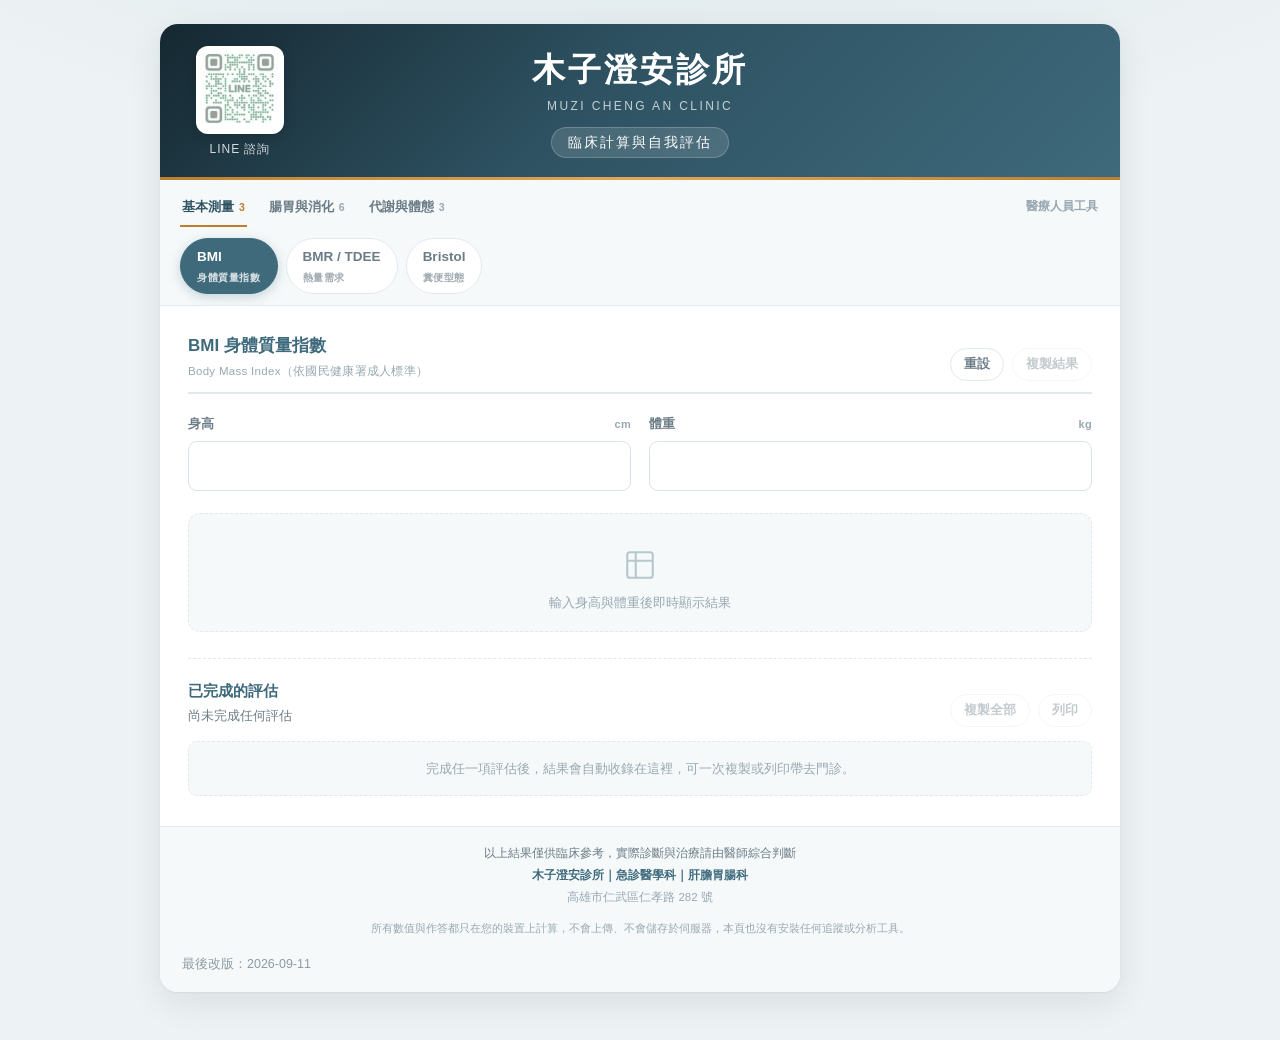
==== commit d3dc3a87: "預設停在 BMI，並把基本測量與臨床判讀分開 - 新增「基本測量」分類（BMI、BMR/TDEE、Bristol），設為預設，   開啟頁面即停在 BMI 計算工具 - 原「臨床計算」縮為「臨床判讀」" ====
--- a/index.html
+++ b/index.html
@@ -39,27 +39,36 @@
   <!-- ===================== TABS ===================== -->
   <div class="tabs-wrap">
     <div class="group-bar" role="tablist" aria-label="選擇工具分類" id="grouplist">
-      <button class="group-btn" role="tab" id="group-gi" aria-selected="true" data-group="gi">
+      <button class="group-btn" role="tab" id="group-basic" aria-selected="true" data-group="basic">
+        基本測量<span class="group-count">3</span>
+      </button>
+      <button class="group-btn" role="tab" id="group-gi" aria-selected="false" tabindex="-1" data-group="gi">
         腸胃與消化<span class="group-count">6</span>
       </button>
       <button class="group-btn" role="tab" id="group-meta" aria-selected="false" tabindex="-1" data-group="meta">
         代謝與體態<span class="group-count">3</span>
       </button>
       <button class="group-btn" role="tab" id="group-calc" aria-selected="false" tabindex="-1" data-group="calc" hidden>
-        臨床計算<span class="group-count">6</span>
+        臨床判讀<span class="group-count">3</span>
       </button>
       <button class="staff-toggle" type="button" id="staff-toggle" aria-expanded="false">
         醫療人員工具
       </button>
     </div>
 
-    <div class="tabs" role="tablist" aria-label="臨床計算工具" id="tabs-calc" data-group="calc" hidden>
+    <div class="tabs" role="tablist" aria-label="基本測量工具" id="tabs-basic" data-group="basic">
       <button class="tab" role="tab" id="tab-bmi" aria-controls="panel-bmi" aria-selected="true" data-tool="bmi">
         BMI<span class="tab-en">身體質量指數</span>
       </button>
       <button class="tab" role="tab" id="tab-tdee" aria-controls="panel-tdee" aria-selected="false" tabindex="-1" data-tool="tdee">
         BMR / TDEE<span class="tab-en">熱量需求</span>
       </button>
+      <button class="tab" role="tab" id="tab-bristol" aria-controls="panel-bristol" aria-selected="false" tabindex="-1" data-tool="bristol">
+        Bristol<span class="tab-en">糞便型態</span>
+      </button>
+    </div>
+
+    <div class="tabs" role="tablist" aria-label="臨床判讀工具" id="tabs-calc" data-group="calc" hidden>
       <button class="tab" role="tab" id="tab-fib4" aria-controls="panel-fib4" aria-selected="false" tabindex="-1" data-tool="fib4">
         FIB-4<span class="tab-en">肝纖維化</span>
       </button>
@@ -68,9 +77,6 @@
       </button>
       <button class="tab" role="tab" id="tab-childpugh" aria-controls="panel-childpugh" aria-selected="false" tabindex="-1" data-tool="childpugh">
         Child-Pugh<span class="tab-en">肝硬化分級</span>
-      </button>
-      <button class="tab" role="tab" id="tab-bristol" aria-controls="panel-bristol" aria-selected="false" tabindex="-1" data-tool="bristol">
-        Bristol<span class="tab-en">糞便型態</span>
       </button>
     </div>
 
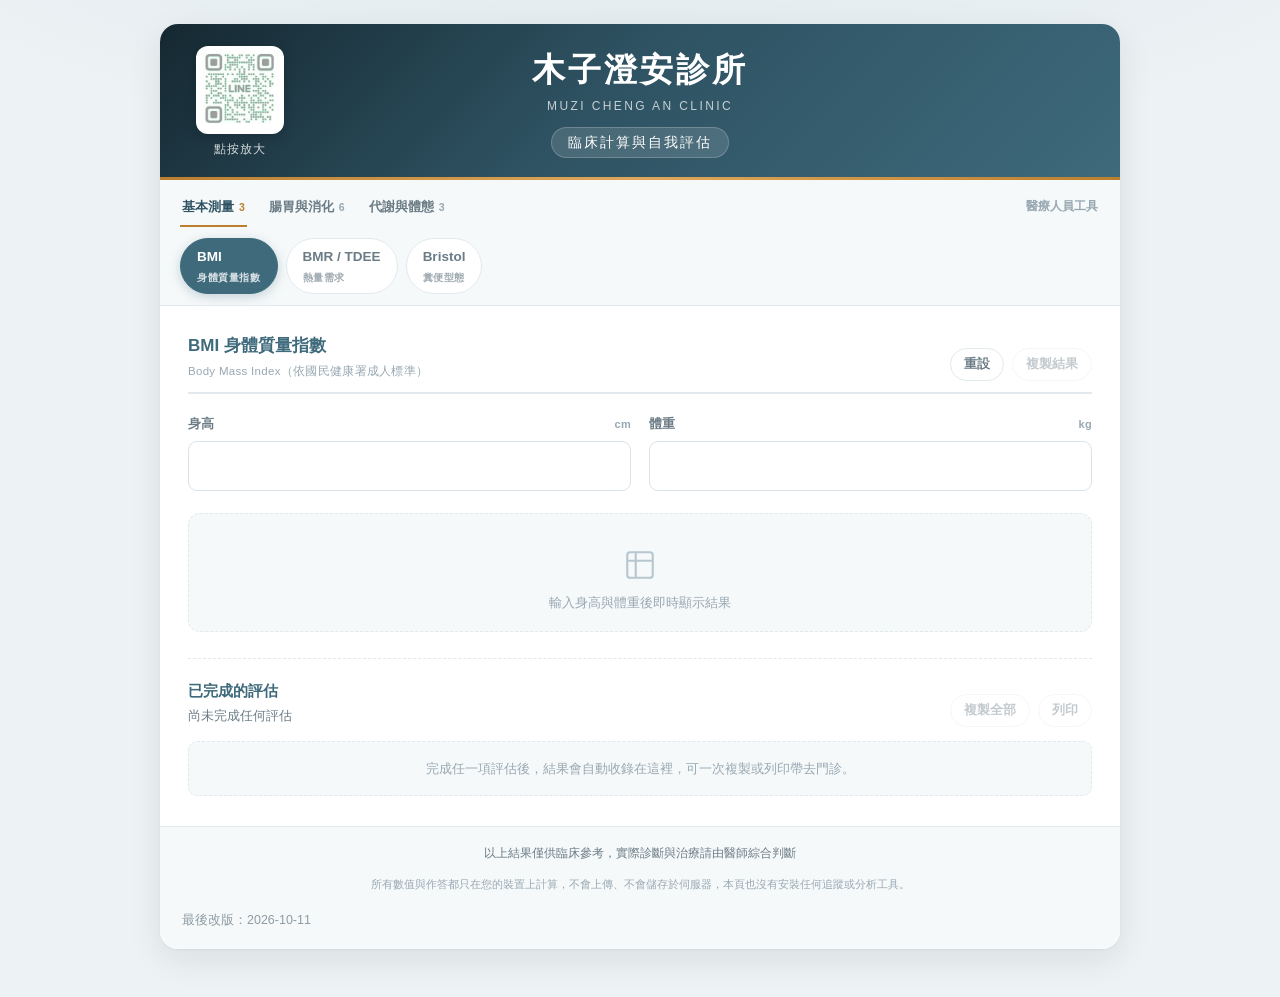
==== commit c1e83c87: "新增降血脂與B型肝炎用藥健保給付判定工具，QR code改為點按放大，頁尾移除診所名稱地址 - 臨床判讀分類新增兩個分頁：降血脂給付（LDL／TG）、B肝用藥給付，各自獨立不互相混用 - 給付邏輯移植" ====
--- a/index.html
+++ b/index.html
@@ -23,10 +23,10 @@
   <!-- ===================== HEADER ===================== -->
   <header class="header">
     <div class="qr-block">
-      <div class="qr-wrap">
+      <button type="button" class="qr-btn" id="qr-open" aria-haspopup="dialog">
         <img src="qr.png" alt="木子澄安診所 LINE 官方帳號 QR Code" width="88" height="88" decoding="async">
-      </div>
-      <div class="qr-label">LINE 諮詢</div>
+      </button>
+      <div class="qr-label">點按放大</div>
     </div>
     <div class="header-center">
       <h1 class="clinic-name">木子澄安診所</h1>
@@ -36,6 +36,14 @@
     <div class="header-spacer" aria-hidden="true"></div>
   </header>
 
+  <div class="qr-overlay" id="qr-overlay" role="dialog" aria-modal="true" aria-label="LINE 官方帳號 QR Code" hidden>
+    <div class="qr-modal">
+      <button type="button" class="qr-modal-close" id="qr-close" aria-label="關閉">✕</button>
+      <img src="qr.png" alt="木子澄安診所 LINE 官方帳號 QR Code">
+      <p>掃描加入木子澄安診所 LINE</p>
+    </div>
+  </div>
+
   <!-- ===================== TABS ===================== -->
   <div class="tabs-wrap">
     <div class="group-bar" role="tablist" aria-label="選擇工具分類" id="grouplist">
@@ -49,7 +57,7 @@
         代謝與體態<span class="group-count">3</span>
       </button>
       <button class="group-btn" role="tab" id="group-calc" aria-selected="false" tabindex="-1" data-group="calc" hidden>
-        臨床判讀<span class="group-count">3</span>
+        臨床判讀<span class="group-count">5</span>
       </button>
       <button class="staff-toggle" type="button" id="staff-toggle" aria-expanded="false">
         醫療人員工具
@@ -77,6 +85,12 @@
       </button>
       <button class="tab" role="tab" id="tab-childpugh" aria-controls="panel-childpugh" aria-selected="false" tabindex="-1" data-tool="childpugh">
         Child-Pugh<span class="tab-en">肝硬化分級</span>
+      </button>
+      <button class="tab" role="tab" id="tab-lipidrx" aria-controls="panel-lipidrx" aria-selected="false" tabindex="-1" data-tool="lipidrx">
+        降血脂給付<span class="tab-en">LDL／TG 健保判定</span>
+      </button>
+      <button class="tab" role="tab" id="tab-hbvrx" aria-controls="panel-hbvrx" aria-selected="false" tabindex="-1" data-tool="hbvrx">
+        B 肝用藥給付<span class="tab-en">抗病毒藥物健保判定</span>
       </button>
     </div>
 
@@ -534,6 +548,281 @@
       </div>
     </section>
 
+    <!-- ===================== 降血脂 / TG 用藥給付 ===================== -->
+    <section class="tool-panel" id="panel-lipidrx" role="tabpanel" aria-labelledby="tab-lipidrx" tabindex="0" hidden>
+      <div class="panel-head">
+        <div class="panel-title">降血脂／三酸甘油酯用藥健保給付判定<small>依 ASCVD 風險分級判斷 statin、ezetimibe、PCSK9 抑制劑與 TG 藥物給付資格</small></div>
+        <div class="panel-actions">
+          <button class="act" type="button" data-reset="lipidrx">重設</button>
+          <button class="act" type="button" data-copy="lipidrx" disabled>複製結果</button>
+        </div>
+      </div>
+
+      <div class="formula">
+        <strong>依據：</strong>「藥品給付規定」修訂對照表第 2 節（降血脂，自 115 年 9 月 1 日生效，表一＋表二並存）；降三酸甘油酯規定本次未修訂。<br>
+        <span class="unitline">表一／表二品項以健保代碼為準，非僅看商品名；最終以健保署公告及個案審查為準</span>
+      </div>
+
+      <div class="grid-2">
+        <div class="field">
+          <div class="field-head"><label for="lx-sex">生理性別</label></div>
+          <select id="lx-sex">
+            <option value="">未選擇</option>
+            <option value="M">男性</option>
+            <option value="F">女性</option>
+          </select>
+        </div>
+        <div class="field">
+          <div class="field-head"><label for="lx-age">年齡</label><span class="field-unit">歲</span></div>
+          <input type="number" id="lx-age" min="0" max="120" step="1" inputmode="numeric" autocomplete="off">
+          <p class="field-err" hidden></p>
+        </div>
+      </div>
+
+      <div class="rx-section">
+        <div class="rx-section-title">動脈硬化心血管疾病（ASCVD）</div>
+        <p class="rx-hint">依實際病史勾選；系統自動判斷極高或非常高風險。</p>
+        <div class="flags">
+          <label class="flag"><input type="checkbox" id="lx-acs">急性冠心症（ACS）病史</label>
+          <label class="flag sub"><input type="checkbox" id="lx-mi1y">一年內曾心肌梗塞</label>
+          <label class="flag sub"><input type="checkbox" id="lx-mi2">兩次以上心肌梗塞</label>
+          <label class="flag"><input type="checkbox" id="lx-revasc">曾接受 PCI 或 CABG</label>
+          <label class="flag"><input type="checkbox" id="lx-mvd">多支冠狀動脈阻塞</label>
+          <label class="flag"><input type="checkbox" id="lx-cadPlaque">冠狀動脈 ≥50% 狹窄（血管攝影或冠狀動脈 CTA）</label>
+          <label class="flag"><input type="checkbox" id="lx-carotid">頸動脈 ≥50% 狹窄（超音波或 CTA）</label>
+          <label class="flag"><input type="checkbox" id="lx-padPlaque">周邊動脈 ≥50% 狹窄（超音波或 CTA）</label>
+          <label class="flag"><input type="checkbox" id="lx-padSym">周邊動脈疾病：曾血管再通、肢體缺血症狀或截肢</label>
+          <label class="flag"><input type="checkbox" id="lx-stroke">缺血性中風／TIA，合併動脈硬化相關疾病</label>
+        </div>
+      </div>
+
+      <div class="rx-section">
+        <div class="rx-section-title">高風險條件</div>
+        <div class="flags">
+          <label class="flag"><input type="checkbox" id="lx-dm">糖尿病</label>
+          <label class="flag"><input type="checkbox" id="lx-ckd">慢性腎臟病未透析（UACR ≥30 mg/g 或 eGFR &lt;60，持續 ≥3 個月）</label>
+          <label class="flag"><input type="checkbox" id="lx-cac">冠狀動脈鈣化分數 CAC ≥400</label>
+        </div>
+        <p class="rx-hint">LDL-C ≥190 mg/dL 由下方抽血數值自動判斷。</p>
+      </div>
+
+      <div class="rx-section">
+        <div class="rx-section-title">心血管風險因子</div>
+        <div class="flags">
+          <label class="flag"><input type="checkbox" id="lx-htn">高血壓</label>
+          <label class="flag"><input type="checkbox" id="lx-smoke">抽菸</label>
+          <label class="flag"><input type="checkbox" id="lx-fhx">早發性冠心病家族史（男 ≤55 歲、女 ≤65 歲）</label>
+          <label class="flag"><input type="checkbox" id="lx-meno">已停經（僅表二計入）</label>
+        </div>
+        <p class="rx-hint">代謝症候群（表一第六項，五項中 ≥3 項）：</p>
+        <div class="grid-3" style="margin-bottom:10px;">
+          <div class="field">
+            <div class="field-head"><label for="lx-waist">腰圍</label><span class="field-unit">cm</span></div>
+            <input type="number" id="lx-waist" min="40" max="200" step="0.1" inputmode="decimal" autocomplete="off">
+            <p class="field-err" hidden></p>
+          </div>
+        </div>
+        <div class="flags">
+          <label class="flag"><input type="checkbox" id="lx-bpHigh">血壓 ≥130/85 mmHg 或服降壓藥</label>
+          <label class="flag"><input type="checkbox" id="lx-fgHigh">空腹血糖 ≥100 mg/dL 或服糖尿病藥</label>
+          <label class="flag"><input type="checkbox" id="lx-tgMed">正使用治療 TG 的血脂藥物</label>
+        </div>
+        <div class="chips" id="lx-rfChips"></div>
+      </div>
+
+      <div class="rx-section">
+        <div class="rx-section-title">抽血（mg/dL）</div>
+        <div class="grid-4">
+          <div class="field">
+            <div class="field-head"><label for="lx-ldl">LDL-C</label></div>
+            <input type="number" id="lx-ldl" min="0" max="500" step="1" inputmode="decimal" autocomplete="off">
+            <p class="field-err" hidden></p>
+          </div>
+          <div class="field">
+            <div class="field-head"><label for="lx-tc">總膽固醇 TC</label></div>
+            <input type="number" id="lx-tc" min="0" max="800" step="1" inputmode="decimal" autocomplete="off">
+            <p class="field-err" hidden></p>
+          </div>
+          <div class="field">
+            <div class="field-head"><label for="lx-hdl">HDL-C</label></div>
+            <input type="number" id="lx-hdl" min="0" max="200" step="1" inputmode="decimal" autocomplete="off">
+            <p class="field-err" hidden></p>
+          </div>
+          <div class="field">
+            <div class="field-head"><label for="lx-tg">三酸甘油酯 TG</label></div>
+            <input type="number" id="lx-tg" min="0" max="3000" step="1" inputmode="decimal" autocomplete="off">
+            <p class="field-err" hidden></p>
+          </div>
+        </div>
+        <p class="rx-hint" id="lx-calcLine"></p>
+      </div>
+
+      <div class="rx-section">
+        <div class="rx-section-title">治療狀態</div>
+        <div class="flags">
+          <label class="flag"><input type="checkbox" id="lx-life3">已完成 3–6 個月生活型態調整（非藥物治療）</label>
+        </div>
+        <div class="field" style="margin:8px 0 10px;max-width:320px;">
+          <div class="field-head"><label for="lx-statin">Statin 使用情形</label></div>
+          <select id="lx-statin">
+            <option value="none">尚未使用 statin</option>
+            <option value="6w">statin 單一治療 6–8 週，未達標</option>
+            <option value="3m">statin 單一治療 ≥3 個月，未達標</option>
+          </select>
+        </div>
+        <div class="flags">
+          <label class="flag"><input type="checkbox" id="lx-intol">對 statin 無法耐受（如 severe myalgia、myositis）</label>
+          <label class="flag"><input type="checkbox" id="lx-event1y">一年內重大心血管事件（MI、血管再通術、動脈硬化缺血性中風）</label>
+          <label class="flag sub"><input type="checkbox" id="lx-pcskPre">已用高強度或最大耐受 statin ≥3 個月，再合併 ezetimibe ≥3 個月</label>
+        </div>
+      </div>
+
+      <div class="rx-cards" id="lipidrx-result" aria-live="polite"></div>
+    </section>
+
+    <!-- ===================== B 型肝炎用藥給付 ===================== -->
+    <section class="tool-panel" id="panel-hbvrx" role="tabpanel" aria-labelledby="tab-hbvrx" tabindex="0" hidden>
+      <div class="panel-head">
+        <div class="panel-title">B 型肝炎抗病毒藥物健保給付判定<small>依「藥品給付規定」第 10 節 10.7.3（自 114 年 6 月 1 日生效）</small></div>
+        <div class="panel-actions">
+          <button class="act" type="button" data-reset="hbvrx">重設</button>
+          <button class="act" type="button" data-copy="hbvrx" disabled>複製結果</button>
+        </div>
+      </div>
+
+      <div class="formula">
+        <strong>基層院所須有消化系內科專任專科醫師開立。</strong><br>
+        <span class="unitline">本工具為臨床判讀輔助，最終以健保署公告及個案審查為準</span>
+      </div>
+
+      <div class="rx-section">
+        <div class="rx-section-title">血清學</div>
+        <div class="flags">
+          <label class="flag"><input type="checkbox" id="hb-hbsag">HBsAg（＋）</label>
+          <label class="flag sub"><input type="checkbox" id="hb-hbsag6">持續超過 6 個月（或 IgM anti-HBc 陰性）</label>
+        </div>
+        <div class="field" style="margin-top:8px;max-width:220px;">
+          <div class="field-head"><label for="hb-eag">HBeAg</label></div>
+          <select id="hb-eag">
+            <option value="">未選擇</option>
+            <option value="P">陽性</option>
+            <option value="N">陰性</option>
+          </select>
+        </div>
+      </div>
+
+      <div class="rx-section">
+        <div class="rx-section-title">年齡與肝功能、病毒量</div>
+        <div class="grid-4">
+          <div class="field">
+            <div class="field-head"><label for="hb-age">年齡</label><span class="field-unit">歲</span></div>
+            <input type="number" id="hb-age" min="0" max="120" step="1" inputmode="numeric" autocomplete="off">
+            <p class="field-err" hidden></p>
+          </div>
+          <div class="field">
+            <div class="field-head"><label for="hb-uln">ALT 正常值上限</label><span class="field-unit">U/L</span></div>
+            <input type="number" id="hb-uln" min="1" max="200" step="1" inputmode="numeric" autocomplete="off" value="40">
+            <p class="field-err" hidden></p>
+          </div>
+          <div class="field">
+            <div class="field-head"><label for="hb-alt1">ALT（最近一次）</label><span class="field-unit">U/L</span></div>
+            <input type="number" id="hb-alt1" min="0" max="5000" step="1" inputmode="numeric" autocomplete="off">
+            <p class="field-err" hidden></p>
+          </div>
+          <div class="field">
+            <div class="field-head"><label for="hb-alt2">ALT（半年內另一次）</label><span class="field-unit">U/L</span></div>
+            <input type="number" id="hb-alt2" min="0" max="5000" step="1" inputmode="numeric" autocomplete="off">
+            <p class="field-err" hidden></p>
+          </div>
+          <div class="field">
+            <div class="field-head"><label for="hb-ast">AST</label><span class="field-unit">U/L</span></div>
+            <input type="number" id="hb-ast" min="0" max="5000" step="1" inputmode="numeric" autocomplete="off">
+            <p class="field-err" hidden></p>
+          </div>
+          <div class="field">
+            <div class="field-head"><label for="hb-plt">血小板</label><span class="field-unit">×10³/µL</span></div>
+            <input type="number" id="hb-plt" min="1" max="1500" step="1" inputmode="numeric" autocomplete="off">
+            <p class="field-err" hidden></p>
+          </div>
+          <div class="field">
+            <div class="field-head"><label for="hb-dna">HBV DNA</label><span class="field-unit">IU/mL</span></div>
+            <input type="text" id="hb-dna" min="0" max="500000000" inputmode="decimal" autocomplete="off" placeholder="例：20000 或 2e5">
+            <p class="field-err" hidden></p>
+          </div>
+        </div>
+        <div class="flags">
+          <label class="flag"><input type="checkbox" id="hb-gap3">兩次 ALT 間隔超過 3 個月</label>
+          <label class="flag"><input type="checkbox" id="hb-dnaUnd">HBV DNA 低於偵測下限</label>
+        </div>
+        <p class="rx-hint" id="hb-altLine"></p>
+      </div>
+
+      <div class="rx-section">
+        <div class="rx-section-title">纖維化評估</div>
+        <div class="grid-3">
+          <div class="field">
+            <div class="field-head"><label for="hb-fs">Fibroscan</label><span class="field-unit">kPa</span></div>
+            <input type="number" id="hb-fs" min="0" max="75" step="0.1" inputmode="decimal" autocomplete="off">
+            <p class="field-err" hidden></p>
+          </div>
+          <div class="field">
+            <div class="field-head"><label for="hb-arfi">ARFI</label><span class="field-unit">m/s</span></div>
+            <input type="number" id="hb-arfi" min="0" max="5" step="0.01" inputmode="decimal" autocomplete="off">
+            <p class="field-err" hidden></p>
+          </div>
+          <div class="field">
+            <div class="field-head"><label for="hb-bx">肝切片</label></div>
+            <select id="hb-bx">
+              <option value="">未做</option>
+              <option value="1">METAVIR F1</option>
+              <option value="2">METAVIR F2</option>
+              <option value="3">METAVIR F3</option>
+              <option value="4">METAVIR F4 或 Ishak ≥F5</option>
+            </select>
+          </div>
+        </div>
+        <p class="rx-hint" id="hb-fibLine"></p>
+      </div>
+
+      <div class="rx-section">
+        <div class="rx-section-title">肝硬化影像</div>
+        <div class="flags">
+          <label class="flag"><input type="checkbox" id="hb-usLc">超音波診斷肝硬化</label>
+          <label class="flag sub"><input type="checkbox" id="hb-usVar">合併食道或胃靜脈曲張</label>
+          <label class="flag sub"><input type="checkbox" id="hb-usSpl">合併脾腫大</label>
+          <label class="flag"><input type="checkbox" id="hb-ctLc">因其他適應症做 CT／MRI，診斷肝硬化</label>
+        </div>
+        <p class="rx-hint">超音波肝硬化且血小板 &lt;120,000/µL 由數值自動判斷。</p>
+      </div>
+
+      <div class="rx-section">
+        <div class="rx-section-title">代償不全</div>
+        <div class="grid-2">
+          <div class="field">
+            <div class="field-head"><label for="hb-bil">總膽紅素</label><span class="field-unit">mg/dL</span></div>
+            <input type="number" id="hb-bil" min="0" max="30" step="0.1" inputmode="decimal" autocomplete="off">
+            <p class="field-err" hidden></p>
+          </div>
+          <div class="field">
+            <div class="field-head"><label for="hb-pt">PT 延長（秒，對照該次 control）</label></div>
+            <input type="number" id="hb-pt" min="0" max="30" step="0.1" inputmode="decimal" autocomplete="off">
+            <p class="field-err" hidden></p>
+          </div>
+        </div>
+      </div>
+
+      <div class="rx-section">
+        <div class="rx-section-title">特殊情況</div>
+        <div class="flags">
+          <label class="flag"><input type="checkbox" id="hb-preg">懷孕滿 27 週</label>
+          <label class="flag"><input type="checkbox" id="hb-hcc">肝癌已接受根除性治療</label>
+          <label class="flag"><input type="checkbox" id="hb-immuno">即將接受化療或免疫抑制治療</label>
+        </div>
+      </div>
+
+      <div class="rx-cards" id="hbvrx-result" aria-live="polite"></div>
+    </section>
+
     <!-- ===================== BRISTOL ===================== -->
     <section class="tool-panel" id="panel-bristol" role="tabpanel" aria-labelledby="tab-bristol" tabindex="0" hidden>
       <div class="panel-head">
@@ -733,9 +1022,7 @@
   </main>
 
   <footer class="footer">
-    以上結果僅供臨床參考，實際診斷與治療請由醫師綜合判斷<br>
-    <strong>木子澄安診所｜急診醫學科｜肝膽胃腸科</strong><br>
-    <span class="addr">高雄市仁武區仁孝路 282 號</span>
+    以上結果僅供臨床參考，實際診斷與治療請由醫師綜合判斷
     <p class="privacy-note">
       所有數值與作答都只在您的裝置上計算，不會上傳、不會儲存於伺服器，本頁也沒有安裝任何追蹤或分析工具。
     </p>
--- a/styles.css
+++ b/styles.css
@@ -82,13 +82,30 @@
   border-radius:999px;padding:3px 16px;
 }
 .qr-block{display:flex;flex-direction:column;align-items:center;gap:6px;flex-shrink:0;width:104px;}
-.qr-wrap{
-  width:88px;height:88px;background:#fff;border-radius:12px;padding:5px;
-  box-shadow:0 3px 12px rgba(0,0,0,.18);
-}
-.qr-wrap img{width:100%;height:100%;object-fit:contain;display:block;}
+.qr-btn{
+  width:88px;height:88px;background:#fff;border-radius:12px;padding:5px;border:0;
+  box-shadow:0 3px 12px rgba(0,0,0,.18);cursor:pointer;
+  transition:transform .16s var(--ease),box-shadow .16s var(--ease);
+}
+.qr-btn:hover,.qr-btn:focus-visible{transform:scale(1.05);box-shadow:0 5px 16px rgba(0,0,0,.26);}
+.qr-btn img{width:100%;height:100%;object-fit:contain;display:block;}
 .qr-label{color:rgba(255,255,255,.82);font-size:12px;letter-spacing:1px;}
 .header-spacer{width:104px;flex-shrink:0;}
+
+.qr-overlay{position:fixed;inset:0;background:rgba(9,17,21,.74);z-index:200;align-items:center;justify-content:center;padding:28px;}
+.qr-overlay:not([hidden]){display:flex;}
+.qr-overlay .qr-modal{
+  position:relative;background:#fff;border-radius:var(--radius);
+  padding:28px;display:flex;flex-direction:column;align-items:center;gap:12px;
+  max-width:min(88vw,360px);box-shadow:var(--shadow);
+}
+.qr-overlay .qr-modal img{width:100%;height:auto;display:block;}
+.qr-overlay .qr-modal p{margin:0;color:var(--navy);font-size:14px;font-weight:700;text-align:center;}
+.qr-overlay .qr-modal-close{
+  position:absolute;top:-16px;right:-16px;width:34px;height:34px;border-radius:50%;
+  border:2px solid #fff;background:var(--teal);color:#fff;font-size:16px;line-height:1;cursor:pointer;
+  box-shadow:0 3px 10px rgba(0,0,0,.25);
+}
 
 /* ==========================================================
    Tabs
@@ -483,6 +500,51 @@
 }
 
 /* ==========================================================
+   用藥給付判定（降血脂／B 型肝炎）
+   ========================================================== */
+.grid-3{display:grid;grid-template-columns:repeat(3,1fr);gap:16px;margin-bottom:22px;}
+.rx-section{margin-bottom:22px;}
+.rx-section-title{font-size:13.5px;font-weight:700;color:var(--teal);margin-bottom:8px;}
+.rx-hint{font-size:12px;color:var(--faint);margin-bottom:8px;line-height:1.7;}
+.flags{display:flex;flex-direction:column;gap:2px;margin-bottom:10px;}
+.flag{display:flex;align-items:flex-start;gap:9px;padding:4px 0;cursor:pointer;font-size:13.5px;color:var(--text);line-height:1.5;}
+.flag input{margin-top:4px;flex:none;width:16px;height:16px;accent-color:var(--teal);}
+.flag.sub{padding-left:25px;font-size:13px;color:#3E4E56;}
+.chips{display:flex;flex-wrap:wrap;gap:6px 10px;align-items:center;margin-top:4px;}
+.chip{display:inline-flex;align-items:center;font-size:11.5px;font-weight:600;border-radius:999px;padding:2px 11px;background:var(--surface-alt);color:var(--muted);border:1px solid var(--line);}
+.chip.on{background:var(--teal-soft);color:var(--teal-dark);border-color:var(--teal);font-weight:700;}
+.chip-count{font-size:12.5px;font-weight:700;color:var(--text);margin-left:2px;}
+
+.rx-cards{display:flex;flex-direction:column;gap:12px;}
+.rx-card{border:1.5px solid var(--line);border-left-width:4px;border-radius:var(--radius-md);padding:14px 16px;background:var(--surface);}
+.rx-card.lead{background:var(--surface-alt);}
+.rx-card-head{display:flex;align-items:center;justify-content:space-between;gap:10px;flex-wrap:wrap;margin-bottom:6px;}
+.rx-card-head h4{font-size:14px;color:var(--text);}
+.rx-card p{font-size:13.5px;color:#3E4E56;line-height:1.75;}
+.rx-card .rx-why{font-size:12px;color:var(--muted);margin-top:6px;line-height:1.75;}
+.rx-status{font-size:12px;font-weight:700;border-radius:999px;padding:3px 12px;white-space:nowrap;}
+.rx-status.st-yes{background:var(--green-soft);color:var(--green);}
+.rx-status.st-no{background:var(--red-soft);color:var(--red);}
+.rx-status.st-wait,.rx-status.st-part{background:var(--amber-soft);color:var(--amber);}
+.rx-status.st-na{background:var(--surface-alt);color:var(--faint);border:1px solid var(--line);}
+
+.rx-rule{display:flex;gap:10px;align-items:flex-start;padding:8px 0;border-top:1px dashed var(--line);}
+.rx-rule:first-child{border-top:0;padding-top:0;}
+.rx-rule .rx-status{flex:none;margin-top:1px;}
+.rx-rule-body b{font-size:13.5px;color:var(--text);}
+.rx-rule-body .rx-why{margin-top:3px;}
+
+.drugs{display:flex;flex-wrap:wrap;gap:7px;margin-top:6px;}
+.drug{font-size:12.5px;border:1px solid var(--line);border-radius:8px;padding:4px 10px;display:flex;flex-direction:column;line-height:1.4;background:var(--surface);}
+.drug small{color:var(--faint);font-variant-numeric:tabular-nums;}
+.drug.ok{border-color:var(--green);background:var(--green-soft);}
+.drug.off{opacity:.4;text-decoration:line-through;}
+
+@media (max-width:600px){
+  .grid-3{grid-template-columns:1fr;gap:12px;}
+}
+
+/* ==========================================================
    彙整結果
    ========================================================== */
 .summary-zone{
@@ -550,7 +612,7 @@
   .clinic-sub{font-size:9.5px;letter-spacing:1.6px;margin-top:2px;}
   .clinic-tool{font-size:12px;margin-top:7px;padding:2px 12px;}
   .qr-block{width:64px;gap:4px;}
-  .qr-wrap{width:60px;height:60px;padding:3px;border-radius:9px;}
+  .qr-btn{width:60px;height:60px;padding:3px;border-radius:9px;}
   .qr-label{font-size:10px;}
   .header-spacer{width:64px;}
 
@@ -617,7 +679,7 @@
 @media print{
   body{background:#fff;padding:0;}
   .card{box-shadow:none;border-radius:0;max-width:100%;}
-  .tabs-wrap,.panel-actions,.empty-hint,.qr-block,.header-spacer{display:none!important;}
+  .tabs-wrap,.panel-actions,.empty-hint,.qr-block,.header-spacer,.qr-overlay{display:none!important;}
 
   /* 自我評估：只印目前這一項的結果與下方彙整，不印題目、選項與操作按鈕 */
   .opt-list,.quiz-nav,.progress-track,.quiz-step,.quiz-q,.quiz-tag,.quiz-intro,
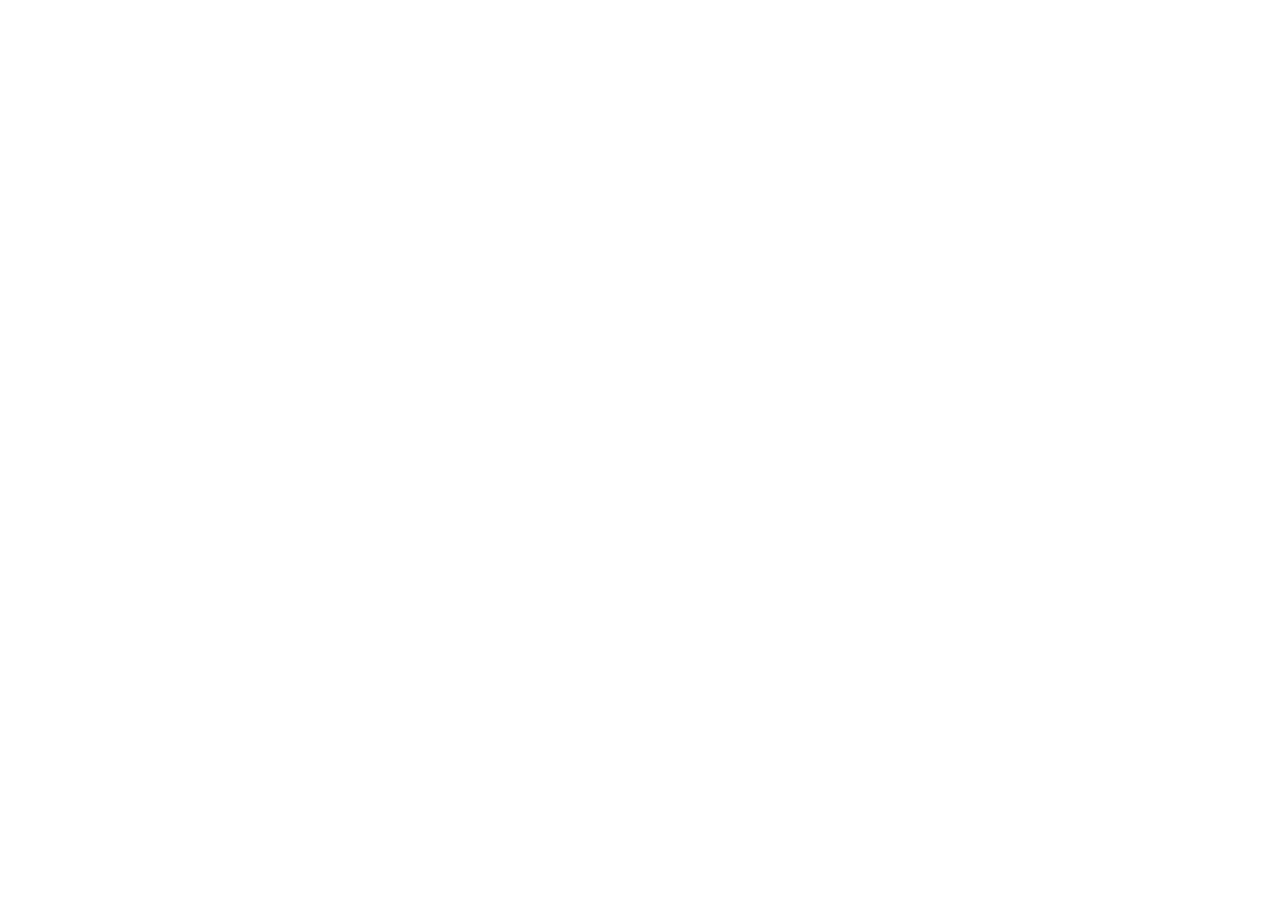
==== commit 30b2ff65: "改為轉址頁：工具已併入 adigu2025/tools 原始碼與修改紀錄保留在 tools repo 的子資料夾。舊網址（含 ?tool= 等參數）自動轉到新網址。  Co-Authored-By: " ====
--- a/index.html
+++ b/index.html
@@ -2,1034 +2,16 @@
 <html lang="zh-Hant-TW">
 <head>
 <meta charset="UTF-8">
-<meta name="viewport" content="width=device-width, initial-scale=1.0, viewport-fit=cover">
-<meta name="color-scheme" content="light">
-<meta name="theme-color" content="#3E6A7C">
-<meta name="description" content="木子澄安診所臨床工具：BMI、BMR/TDEE、FIB-4 肝纖維化、R Factor 肝損傷型態、Child-Pugh 肝硬化分級、Bristol 糞便型態，以及胃酸逆流、脂肪肝、大腸癌風險、代謝症候群、糖尿病前期等自我評估。">
-<link rel="icon" href="data:image/svg+xml,%3Csvg xmlns='http://www.w3.org/2000/svg' viewBox='0 0 32 32'%3E%3Crect width='32' height='32' rx='7' fill='%233E6A7C'/%3E%3Ctext x='16' y='22' font-size='17' font-family='sans-serif' font-weight='700' fill='%23fff' text-anchor='middle'%3E木%3C/text%3E%3C/svg%3E">
-<title>木子澄安診所 臨床計算與自我評估工具</title>
-<meta property="og:type" content="website">
-<meta property="og:locale" content="zh_TW">
-<meta property="og:site_name" content="木子澄安診所">
-<meta property="og:title" content="木子澄安診所 臨床計算與自我評估工具">
-<meta property="og:description" content="胃酸逆流、脂肪肝、大腸癌風險、糞便型態與顏色、代謝症候群、糖尿病前期等自我評估，所有計算都在您的裝置上完成。">
-<meta property="og:url" content="https://adigu2025.github.io/muzi-calc/">
-<meta name="twitter:card" content="summary">
-<link rel="stylesheet" href="styles.css">
+<meta name="viewport" content="width=device-width, initial-scale=1">
+<title>木子澄安診所｜臨床計算工具已搬家</title>
+<meta name="robots" content="noindex">
+<link rel="canonical" href="https://adigu2025.github.io/tools/calc/">
+<meta http-equiv="refresh" content="0; url=https://adigu2025.github.io/tools/calc/">
+<script>location.replace('https://adigu2025.github.io/tools/calc/' + location.search + location.hash);</script>
+<style>body{font-family:"Microsoft JhengHei","PingFang TC",sans-serif;text-align:center;padding:60px 20px;color:#152831}a{color:#3E6A7C}</style>
 </head>
 <body>
-<div class="card">
-
-  <!-- ===================== HEADER ===================== -->
-  <header class="header">
-    <div class="qr-block">
-      <button type="button" class="qr-btn" id="qr-open" aria-haspopup="dialog">
-        <img src="qr.png" alt="木子澄安診所 LINE 官方帳號 QR Code" width="88" height="88" decoding="async">
-      </button>
-      <div class="qr-label">點按放大</div>
-    </div>
-    <div class="header-center">
-      <h1 class="clinic-name">木子澄安診所</h1>
-      <div class="clinic-sub">Muzi Cheng An Clinic</div>
-      <div class="clinic-tool">臨床計算與自我評估</div>
-    </div>
-    <div class="header-spacer" aria-hidden="true"></div>
-  </header>
-
-  <div class="qr-overlay" id="qr-overlay" role="dialog" aria-modal="true" aria-label="LINE 官方帳號 QR Code" hidden>
-    <div class="qr-modal">
-      <button type="button" class="qr-modal-close" id="qr-close" aria-label="關閉">✕</button>
-      <img src="qr.png" alt="木子澄安診所 LINE 官方帳號 QR Code">
-      <p>掃描加入木子澄安診所 LINE</p>
-    </div>
-  </div>
-
-  <!-- ===================== TABS ===================== -->
-  <div class="tabs-wrap">
-    <div class="group-bar" role="tablist" aria-label="選擇工具分類" id="grouplist">
-      <button class="group-btn" role="tab" id="group-basic" aria-selected="true" data-group="basic">
-        基本測量<span class="group-count">3</span>
-      </button>
-      <button class="group-btn" role="tab" id="group-gi" aria-selected="false" tabindex="-1" data-group="gi">
-        腸胃與消化<span class="group-count">6</span>
-      </button>
-      <button class="group-btn" role="tab" id="group-meta" aria-selected="false" tabindex="-1" data-group="meta">
-        代謝與體態<span class="group-count">3</span>
-      </button>
-      <button class="group-btn" role="tab" id="group-calc" aria-selected="false" tabindex="-1" data-group="calc" hidden>
-        臨床判讀<span class="group-count">5</span>
-      </button>
-      <button class="staff-toggle" type="button" id="staff-toggle" aria-expanded="false">
-        醫療人員工具
-      </button>
-    </div>
-
-    <div class="tabs" role="tablist" aria-label="基本測量工具" id="tabs-basic" data-group="basic">
-      <button class="tab" role="tab" id="tab-bmi" aria-controls="panel-bmi" aria-selected="true" data-tool="bmi">
-        BMI<span class="tab-en">身體質量指數</span>
-      </button>
-      <button class="tab" role="tab" id="tab-tdee" aria-controls="panel-tdee" aria-selected="false" tabindex="-1" data-tool="tdee">
-        BMR / TDEE<span class="tab-en">熱量需求</span>
-      </button>
-      <button class="tab" role="tab" id="tab-bristol" aria-controls="panel-bristol" aria-selected="false" tabindex="-1" data-tool="bristol">
-        Bristol<span class="tab-en">糞便型態</span>
-      </button>
-    </div>
-
-    <div class="tabs" role="tablist" aria-label="臨床判讀工具" id="tabs-calc" data-group="calc" hidden>
-      <button class="tab" role="tab" id="tab-fib4" aria-controls="panel-fib4" aria-selected="false" tabindex="-1" data-tool="fib4">
-        FIB-4<span class="tab-en">肝纖維化</span>
-      </button>
-      <button class="tab" role="tab" id="tab-rfactor" aria-controls="panel-rfactor" aria-selected="false" tabindex="-1" data-tool="rfactor">
-        R Factor<span class="tab-en">肝損傷型態</span>
-      </button>
-      <button class="tab" role="tab" id="tab-childpugh" aria-controls="panel-childpugh" aria-selected="false" tabindex="-1" data-tool="childpugh">
-        Child-Pugh<span class="tab-en">肝硬化分級</span>
-      </button>
-      <button class="tab" role="tab" id="tab-lipidrx" aria-controls="panel-lipidrx" aria-selected="false" tabindex="-1" data-tool="lipidrx">
-        降血脂給付<span class="tab-en">LDL／TG 健保判定</span>
-      </button>
-      <button class="tab" role="tab" id="tab-hbvrx" aria-controls="panel-hbvrx" aria-selected="false" tabindex="-1" data-tool="hbvrx">
-        B 肝用藥給付<span class="tab-en">抗病毒藥物健保判定</span>
-      </button>
-    </div>
-
-    <div class="tabs" role="tablist" aria-label="腸胃與消化自我評估" id="tabs-gi" data-group="gi"></div>
-    <div class="tabs" role="tablist" aria-label="代謝與體態自我評估" id="tabs-meta" data-group="meta" hidden></div>
-
-    <p class="staff-notice" id="staff-notice" hidden>
-      以下為醫療人員判讀用的計算工具，數值需搭配病史與檢查結果由醫師解讀，請勿自行對照結論。
-    </p>
-  </div>
-
-  <main class="body">
-
-    <!-- ===================== BMI ===================== -->
-    <section class="tool-panel active" id="panel-bmi" role="tabpanel" aria-labelledby="tab-bmi" tabindex="0">
-      <div class="panel-head">
-        <div class="panel-title">BMI 身體質量指數<small>Body Mass Index（依國民健康署成人標準）</small></div>
-        <div class="panel-actions">
-          <button class="act" type="button" data-reset="bmi">重設</button>
-          <button class="act" type="button" data-copy="bmi" disabled>複製結果</button>
-        </div>
-      </div>
-
-      <div class="grid-2">
-        <div class="field">
-          <div class="field-head"><label for="height">身高</label><span class="field-unit">cm</span></div>
-          <input type="number" id="height" min="100" max="250" step="0.1" inputmode="decimal" autocomplete="off">
-          <p class="field-err" hidden></p>
-        </div>
-        <div class="field">
-          <div class="field-head"><label for="weight">體重</label><span class="field-unit">kg</span></div>
-          <input type="number" id="weight" min="20" max="300" step="0.1" inputmode="decimal" autocomplete="off">
-          <p class="field-err" hidden></p>
-        </div>
-      </div>
-
-      <div class="empty-hint" id="bmi-hint">
-        <svg width="34" height="34" viewBox="0 0 24 24" fill="none" stroke="#B7C7CF" stroke-width="1.5" stroke-linecap="round" stroke-linejoin="round" aria-hidden="true">
-          <path d="M9 3H5a2 2 0 0 0-2 2v4m6-6h10a2 2 0 0 1 2 2v4M9 3v18m0 0h10a2 2 0 0 0 2-2V9M9 21H5a2 2 0 0 1-2-2V9m0 0h18"/>
-        </svg>
-        <p>輸入身高與體重後即時顯示結果</p>
-      </div>
-
-      <div id="bmi-result" style="display:none;" aria-live="polite">
-        <div class="bmi-display">
-          <div class="bmi-number" id="bmi-val">—</div>
-          <div>
-            <div><span class="badge" id="bmi-badge">—</span></div>
-            <div class="bmi-note" id="bmi-note"></div>
-          </div>
-        </div>
-        <div class="bar-wrap">
-          <div class="bar-track" id="bar-track">
-            <div class="bar-marker" id="bar-marker" style="left:0%"
-                 role="slider" tabindex="0" aria-label="拖曳調整體重（身高固定）"
-                 aria-valuemin="14" aria-valuemax="40" aria-valuenow="0" aria-valuetext=""></div>
-          </div>
-          <div class="bar-labels">
-            <span>過輕<br>&lt;18.5</span>
-            <span style="text-align:center">正常<br>18.5–24</span>
-            <span style="text-align:center">過重<br>24–27</span>
-            <span style="text-align:right">肥胖<br>&gt;27</span>
-          </div>
-        </div>
-        <div class="ideal-box">
-          <div class="ideal-label">
-            <svg width="13" height="13" viewBox="0 0 24 24" fill="none" stroke="#3E6A7C" stroke-width="2" stroke-linecap="round" stroke-linejoin="round" aria-hidden="true"><circle cx="12" cy="12" r="10"/><line x1="12" y1="8" x2="12" y2="12"/><line x1="12" y1="16" x2="12.01" y2="16"/></svg>
-            此身高的標準體重範圍（BMI 18.5 – 24）
-          </div>
-          <div class="ideal-range" id="ideal-range">— kg</div>
-          <div class="ideal-note" id="ideal-note"></div>
-        </div>
-        <div class="target-box">
-          <h3>目標體重與減重比例</h3>
-          <div class="target-row">
-            <div class="field target-input">
-              <div class="field-head"><label for="target-weight">目標體重</label><span class="field-unit">kg</span></div>
-              <input type="number" id="target-weight" min="20" max="300" step="0.1" inputmode="decimal" autocomplete="off">
-              <p class="field-err" hidden></p>
-            </div>
-            <div class="target-result" id="target-result">
-              <div class="target-pct" id="target-pct">—</div>
-              <div class="target-pct-label">需減去目前體重的比例</div>
-            </div>
-          </div>
-          <div class="target-detail" id="target-detail"></div>
-        </div>
-      </div>
-    </section>
-
-    <!-- ===================== TDEE ===================== -->
-    <section class="tool-panel" id="panel-tdee" role="tabpanel" aria-labelledby="tab-tdee" tabindex="0" hidden>
-      <div class="panel-head">
-        <div class="panel-title">BMR / TDEE 熱量需求<small>Mifflin-St Jeor 公式</small></div>
-        <div class="panel-actions">
-          <button class="act" type="button" data-reset="tdee">重設</button>
-          <button class="act" type="button" data-copy="tdee" disabled>複製結果</button>
-        </div>
-      </div>
-
-      <div class="formula">
-        <strong>Mifflin-St Jeor 公式：</strong><br>
-        男性：BMR = 10 × 體重(kg) + 6.25 × 身高(cm) − 5 × 年齡 + 5<br>
-        女性：BMR = 10 × 體重(kg) + 6.25 × 身高(cm) − 5 × 年齡 − 161<br>
-        <span class="unitline">TDEE = BMR × 活動係數　｜　每日減少 500 kcal ≈ 每週減重約 0.45 kg</span>
-      </div>
-
-      <div class="grid-2">
-        <div class="field">
-          <div class="field-head"><label for="tdee-sex">生理性別</label></div>
-          <select id="tdee-sex">
-            <option value="">未選擇</option>
-            <option value="male">男性</option>
-            <option value="female">女性</option>
-          </select>
-          <p class="field-err" hidden></p>
-        </div>
-        <div class="field">
-          <div class="field-head"><label for="tdee-age">年齡</label><span class="field-unit">歲</span></div>
-          <input type="number" id="tdee-age" min="10" max="100" step="1" inputmode="numeric" autocomplete="off">
-          <p class="field-err" hidden></p>
-        </div>
-        <div class="field">
-          <div class="field-head"><label for="tdee-height">身高</label><span class="field-unit">cm</span></div>
-          <input type="number" id="tdee-height" min="100" max="250" step="0.1" inputmode="decimal" autocomplete="off">
-          <p class="field-err" hidden></p>
-        </div>
-        <div class="field">
-          <div class="field-head"><label for="tdee-weight">體重</label><span class="field-unit">kg</span></div>
-          <input type="number" id="tdee-weight" min="20" max="300" step="0.1" inputmode="decimal" autocomplete="off">
-          <p class="field-err" hidden></p>
-        </div>
-      </div>
-
-      <div class="field" style="margin-bottom:22px;">
-        <div class="field-head"><label for="tdee-activity">活動量</label></div>
-        <select id="tdee-activity">
-          <option value="">未選擇</option>
-          <option value="1.2">久坐少動（辦公室工作，幾乎不運動）× 1.2</option>
-          <option value="1.375">輕度活動（每週輕度運動 1–3 天）× 1.375</option>
-          <option value="1.55">中度活動（每週中強度運動 3–5 天）× 1.55</option>
-          <option value="1.725">高度活動（每週高強度運動 6–7 天）× 1.725</option>
-          <option value="1.9">極高度活動（體力勞動或每日高強度訓練）× 1.9</option>
-        </select>
-        <p class="field-err" hidden></p>
-      </div>
-
-      <div class="empty-hint" id="tdee-hint">
-        <svg width="34" height="34" viewBox="0 0 24 24" fill="none" stroke="#B7C7CF" stroke-width="1.5" stroke-linecap="round" stroke-linejoin="round" aria-hidden="true">
-          <path d="M12 22c5.523 0 10-4.477 10-10S17.523 2 12 2 2 6.477 2 12s4.477 10 10 10z"/><path d="M12 8v4l3 3"/>
-        </svg>
-        <p>填入全部欄位後即時計算</p>
-      </div>
-
-      <div id="tdee-result" style="display:none;" aria-live="polite">
-        <div class="stat-grid">
-          <div class="stat">
-            <div class="stat-label">基礎代謝率 BMR</div>
-            <div class="stat-val" style="color:var(--teal)" id="tdee-bmr">—</div>
-            <div class="stat-unit">kcal／天</div>
-          </div>
-          <div class="stat">
-            <div class="stat-label">每日總消耗 TDEE</div>
-            <div class="stat-val" style="color:var(--green)" id="tdee-val">—</div>
-            <div class="stat-unit">kcal／天</div>
-          </div>
-          <div class="stat accent">
-            <div class="stat-label">減重目標熱量</div>
-            <div class="stat-val" style="color:var(--gold)" id="tdee-target">—</div>
-            <div class="stat-unit">kcal／天（−500）</div>
-          </div>
-        </div>
-
-        <div class="section-box">
-          <div class="section-title">減重時程預估（每日減少 500 kcal）</div>
-          <div class="mini-grid-4" id="tdee-timeline"></div>
-          <p class="notes" style="margin-top:10px;">以 7,700 kcal ≈ 1 kg 體脂換算，為線性推估值；實際減重速度會隨體重下降而趨緩。</p>
-        </div>
-
-        <div class="section-box">
-          <div class="section-title">建議每日營養素攝取（依減重目標熱量）</div>
-          <div class="mini-grid-3" id="tdee-macros"></div>
-          <p class="notes" style="margin-top:10px;">蛋白質 30%｜碳水化合物 40%｜脂肪 30%（一般減重期建議比例，慢性腎病或其他疾病須個別調整）</p>
-        </div>
-
-        <div class="edu-wrap">
-          <div class="edu-head">減重衛教重點</div>
-          <div class="edu-grid">
-            <div class="edu-card">
-              <div class="edu-icon">💧</div>
-              <div class="edu-title">足夠水分</div>
-              <div class="edu-text">每日飲水 30–35 mL/kg，有助代謝廢物排除，並可降低飢餓感。餐前飲水 250–500 mL 可減少食量。</div>
-            </div>
-            <div class="edu-card">
-              <div class="edu-icon">🥗</div>
-              <div class="edu-title">飲食原則</div>
-              <div class="edu-text">增加蔬菜與蛋白質比例，減少精製碳水化合物與含糖飲料。建議定時定量，避免暴飲暴食。</div>
-            </div>
-            <div class="edu-card">
-              <div class="edu-icon">🏃</div>
-              <div class="edu-title">規律運動</div>
-              <div class="edu-text">有氧運動每週至少 150 分鐘中強度，搭配阻力訓練維持肌肉量，避免基礎代謝率下降。</div>
-            </div>
-            <div class="edu-card">
-              <div class="edu-icon">😴</div>
-              <div class="edu-title">睡眠品質</div>
-              <div class="edu-text">睡眠不足會升高飢餓素（Ghrelin），增加食慾與脂肪堆積。建議每日睡眠 7–9 小時。</div>
-            </div>
-            <div class="edu-card">
-              <div class="edu-icon">📉</div>
-              <div class="edu-title">減重速度</div>
-              <div class="edu-text">每週減重 0.5–1 kg 為較安全的速度，過快減重可能造成肌肉流失、膽結石或代謝紊亂。</div>
-            </div>
-            <div class="edu-card">
-              <div class="edu-icon">🩺</div>
-              <div class="edu-title">醫師評估</div>
-              <div class="edu-text">BMI ≥ 27 合併慢性病，或 BMI ≥ 30，建議至門診由醫師評估是否需要藥物輔助或手術治療。</div>
-            </div>
-          </div>
-        </div>
-      </div>
-    </section>
-
-    <!-- ===================== FIB-4 ===================== -->
-    <section class="tool-panel" id="panel-fib4" role="tabpanel" aria-labelledby="tab-fib4" tabindex="0" hidden>
-      <div class="panel-head">
-        <div class="panel-title">FIB-4 肝纖維化評估<small>Fibrosis-4 Index for Liver Fibrosis</small></div>
-        <div class="panel-actions">
-          <button class="act" type="button" data-reset="fib4">重設</button>
-          <button class="act" type="button" data-copy="fib4" disabled>複製結果</button>
-        </div>
-      </div>
-
-      <div class="formula">
-        <strong>FIB-4 計算公式：</strong><br>
-        FIB-4 =（年齡 × AST）÷（血小板數 × √ALT）<br>
-        <span class="unitline">血小板單位：10⁹/L　｜　AST／ALT 單位：U/L</span>
-      </div>
-
-      <div class="grid-4">
-        <div class="field">
-          <div class="field-head"><label for="fib-age">年齡</label><span class="field-unit">歲</span></div>
-          <input type="number" id="fib-age" min="18" max="120" step="1" inputmode="numeric" autocomplete="off">
-          <p class="field-err" hidden></p>
-        </div>
-        <div class="field">
-          <div class="field-head"><label for="fib-ast">AST</label><span class="field-unit">U/L</span></div>
-          <input type="number" id="fib-ast" min="1" max="5000" step="1" inputmode="numeric" autocomplete="off">
-          <p class="field-err" hidden></p>
-        </div>
-        <div class="field">
-          <div class="field-head"><label for="fib-alt">ALT</label><span class="field-unit">U/L</span></div>
-          <input type="number" id="fib-alt" min="1" max="5000" step="1" inputmode="numeric" autocomplete="off">
-          <p class="field-err" hidden></p>
-        </div>
-        <div class="field">
-          <div class="field-head"><label for="fib-plt">血小板</label><span class="field-unit">10⁹/L</span></div>
-          <input type="number" id="fib-plt" min="1" max="1500" step="1" inputmode="numeric" autocomplete="off">
-          <p class="field-err" hidden></p>
-        </div>
-      </div>
-
-      <div class="result" id="fib4-result" aria-live="polite">
-        <div class="score-label">FIB-4 指數</div>
-        <div class="score" id="fib-score">—</div>
-        <div class="status-text" id="fib-status" style="margin:6px 0 8px;">—</div>
-        <div class="interp" id="fib-interp"></div>
-      </div>
-
-      <table class="ref-table" id="fib4-table">
-        <caption class="sr-only">FIB-4 分級對照表</caption>
-        <thead>
-          <tr><th>FIB-4 數值</th><th>風險分級</th><th>臨床意義</th></tr>
-        </thead>
-        <tbody>
-          <tr data-band="low"><td>&lt; 1.30</td><td style="color:var(--green);font-weight:600">低度纖維化風險</td><td>NPV 約 90%，可合理排除進階纖維化（F0–F1）</td></tr>
-          <tr data-band="mid"><td>1.30 – 2.67</td><td style="color:var(--amber);font-weight:600">不確定區間</td><td>建議 FibroScan 或其他非侵入性評估</td></tr>
-          <tr data-band="high"><td>&gt; 2.67</td><td style="color:var(--red);font-weight:600">高度纖維化風險</td><td>PPV 約 65%，高度懷疑進階纖維化（F3–F4）</td></tr>
-        </tbody>
-      </table>
-      <div class="notes">
-        ※ 年齡 ≥ 65 歲時本工具自動改用調整閾值（&lt; 2.0 低風險；&gt; 4.0 高風險），以降低偽陽性<br>
-        ※ 適用慢性肝病（MASLD／NAFLD、慢性 B／C 型肝炎）；急性肝炎、年齡 &lt; 35 歲的準確度較低<br>
-        ※ 參考：Sterling RK et al. Hepatology 2006；McPherson S et al. Am J Gastroenterol 2017（年齡調整閾值）
-      </div>
-    </section>
-
-    <!-- ===================== R FACTOR ===================== -->
-    <section class="tool-panel" id="panel-rfactor" role="tabpanel" aria-labelledby="tab-rfactor" tabindex="0" hidden>
-      <div class="panel-head">
-        <div class="panel-title">R Factor 肝損傷型態鑑別<small>DILI Pattern Classification（RUCAM）</small></div>
-        <div class="panel-actions">
-          <button class="act" type="button" data-reset="rfactor">重設</button>
-          <button class="act" type="button" data-copy="rfactor" disabled>複製結果</button>
-        </div>
-      </div>
-
-      <div class="formula">
-        <strong>R Factor 公式：</strong><br>
-        R =（ALT ÷ ALT 正常上限）÷（ALP ÷ ALP 正常上限）<br>
-        <span class="unitline">用於鑑別肝細胞型、膽汁鬱積型、混合型肝損傷，為 RUCAM 評分的判定標準之一</span>
-      </div>
-
-      <div class="grid-4">
-        <div class="field">
-          <div class="field-head"><label for="rf-alt">ALT</label><span class="field-unit">U/L</span></div>
-          <input type="number" id="rf-alt" min="1" max="10000" step="1" inputmode="numeric" autocomplete="off">
-          <p class="field-err" hidden></p>
-        </div>
-        <div class="field">
-          <div class="field-head"><label for="rf-alt-uln">ALT 正常上限</label><span class="field-unit">U/L</span></div>
-          <input type="number" id="rf-alt-uln" min="1" max="500" step="1" inputmode="numeric" autocomplete="off">
-          <p class="field-err" hidden></p>
-        </div>
-        <div class="field">
-          <div class="field-head"><label for="rf-alp">ALP</label><span class="field-unit">U/L</span></div>
-          <input type="number" id="rf-alp" min="1" max="10000" step="1" inputmode="numeric" autocomplete="off">
-          <p class="field-err" hidden></p>
-        </div>
-        <div class="field">
-          <div class="field-head"><label for="rf-alp-uln">ALP 正常上限</label><span class="field-unit">U/L</span></div>
-          <input type="number" id="rf-alp-uln" min="1" max="500" step="1" inputmode="numeric" autocomplete="off">
-          <p class="field-err" hidden></p>
-        </div>
-      </div>
-
-      <div class="result" id="rfactor-result" aria-live="polite">
-        <div style="display:flex;align-items:flex-start;gap:22px;flex-wrap:wrap;">
-          <div>
-            <div class="score-label">R Factor</div>
-            <div class="score" id="rf-score">—</div>
-          </div>
-          <div style="flex:1;min-width:200px;">
-            <span class="badge" id="rf-badge" style="margin-bottom:7px;">—</span>
-            <div class="interp" id="rf-interp"></div>
-          </div>
-        </div>
-        <div class="detail-line" id="rf-detail"></div>
-      </div>
-
-      <table class="ref-table" id="rfactor-table" style="margin-top:16px;">
-        <caption class="sr-only">R Factor 型態對照表</caption>
-        <thead>
-          <tr><th>R&#8209;<br class="mobile-br">factor</th><th>損傷型態</th><th>主要<br class="mobile-br">特徵</th><th>常見原因（舉例）</th></tr>
-        </thead>
-        <tbody>
-          <tr data-band="hep"><td style="font-weight:700;color:var(--red);">&ge; 5</td><td style="font-weight:600;color:var(--red);">肝細胞型<br>Hepatocellular</td><td>ALT 顯著升高；ALP 相對正常</td><td>Isoniazid、Statins、Acetaminophen、病毒性肝炎</td></tr>
-          <tr data-band="chol"><td style="font-weight:700;color:var(--blue);">&lt; 2</td><td style="font-weight:600;color:var(--blue);">膽汁鬱積型<br>Cholestatic</td><td>ALP 顯著升高；ALT 相對正常</td><td>Amoxicillin-clavulanate、Chlorpromazine、同化性類固醇</td></tr>
-          <tr data-band="mix"><td style="font-weight:700;color:var(--amber);">2 – 5</td><td style="font-weight:600;color:var(--amber);">混合型<br>Mixed</td><td>ALT 與 ALP 均升高</td><td>Phenytoin、Sulfonamides、草藥與中藥製劑</td></tr>
-        </tbody>
-      </table>
-      <div class="notes" style="margin-top:12px;">
-        ※ R Factor 為 RUCAM（Roussel Uclaf Causality Assessment Method）判斷 DILI 型態的標準工具<br>
-        ※ 需先排除其他肝損傷病因（病毒性肝炎、酒精性、自體免疫性、膽道阻塞）後，方可歸因於藥物<br>
-        ※ 參考：Danan G &amp; Bénichou C. J Clin Epidemiol 1993；EASL Clinical Practice Guidelines on DILI 2019
-      </div>
-    </section>
-
-    <!-- ===================== CHILD-PUGH ===================== -->
-    <section class="tool-panel" id="panel-childpugh" role="tabpanel" aria-labelledby="tab-childpugh" tabindex="0" hidden>
-      <div class="panel-head">
-        <div class="panel-title">Child-Pugh Score 肝硬化嚴重度分級<small>Child-Turcotte-Pugh Classification</small></div>
-        <div class="panel-actions">
-          <button class="act" type="button" data-reset="childpugh">重設</button>
-          <button class="act" type="button" data-copy="childpugh" disabled>複製結果</button>
-        </div>
-      </div>
-
-      <div class="formula">
-        <strong>五項評估指標：</strong>腹水、肝性腦病變、總膽紅素、白蛋白、凝血時間（PT 延長秒數或 INR）<br>
-        <span class="unitline">各項 1–3 分，總分 5–15 分，分為 A／B／C 三級</span>
-      </div>
-
-      <div class="grid-2">
-        <div class="field">
-          <div class="field-head"><label for="cp-ascites">腹水 Ascites</label></div>
-          <select id="cp-ascites">
-            <option value="">未選擇</option>
-            <option value="1">無（1 分）</option>
-            <option value="2">輕度／藥物可控（2 分）</option>
-            <option value="3">中重度／難治性（3 分）</option>
-          </select>
-        </div>
-        <div class="field">
-          <div class="field-head"><label for="cp-pt">PT 延長秒數或 INR</label></div>
-          <select id="cp-pt">
-            <option value="">未選擇</option>
-            <option value="1">PT 延長 &lt; 4 秒 或 INR &lt; 1.7（1 分）</option>
-            <option value="2">PT 延長 4–6 秒 或 INR 1.7–2.3（2 分）</option>
-            <option value="3">PT 延長 &gt; 6 秒 或 INR &gt; 2.3（3 分）</option>
-          </select>
-        </div>
-        <div class="field">
-          <div class="field-head"><label for="cp-enceph">肝性腦病變 Encephalopathy</label></div>
-          <select id="cp-enceph">
-            <option value="">未選擇</option>
-            <option value="1">無（1 分）</option>
-            <option value="2">Grade I–II（2 分）</option>
-            <option value="3">Grade III–IV（3 分）</option>
-          </select>
-        </div>
-        <div class="field">
-          <div class="field-head"><label for="cp-bili">總膽紅素 Bilirubin</label><span class="field-unit">mg/dL</span></div>
-          <select id="cp-bili">
-            <option value="">未選擇</option>
-            <option value="1">&lt; 2（1 分）</option>
-            <option value="2">2 – 3（2 分）</option>
-            <option value="3">&gt; 3（3 分）</option>
-          </select>
-        </div>
-        <div class="field">
-          <div class="field-head"><label for="cp-alb">白蛋白 Albumin</label><span class="field-unit">g/dL</span></div>
-          <select id="cp-alb">
-            <option value="">未選擇</option>
-            <option value="1">&gt; 3.5（1 分）</option>
-            <option value="2">2.8 – 3.5（2 分）</option>
-            <option value="3">&lt; 2.8（3 分）</option>
-          </select>
-        </div>
-      </div>
-
-      <div class="result" id="childpugh-result" aria-live="polite">
-        <div style="display:flex;align-items:flex-start;gap:26px;flex-wrap:wrap;">
-          <div>
-            <div class="score-label">總分</div>
-            <div class="score" id="cp-score">—</div>
-          </div>
-          <div>
-            <div class="score-label">分級</div>
-            <div class="status-text" id="cp-grade" style="font-size:24px;margin-top:6px;">—</div>
-          </div>
-          <div style="flex:1;min-width:200px;">
-            <div class="score-label">臨床意義</div>
-            <div class="interp" id="cp-interp"></div>
-          </div>
-        </div>
-        <div class="detail-line" id="cp-detail"></div>
-      </div>
-
-      <table class="ref-table" id="childpugh-table" style="margin-top:16px;">
-        <caption class="sr-only">Child-Pugh 分級與存活率對照表</caption>
-        <thead>
-          <tr><th>級別</th><th>總分</th><th>一年<br class="mobile-br">存活率</th><th>二年<br class="mobile-br">存活率</th></tr>
-        </thead>
-        <tbody>
-          <tr data-band="A"><td style="font-weight:700;color:var(--green);">A 級（代償良好）</td><td>5 – 6 分</td><td>約 100%</td><td>約 85%</td></tr>
-          <tr data-band="B"><td style="font-weight:700;color:var(--amber);">B 級（功能受損）</td><td>7 – 9 分</td><td>約 81%</td><td>約 57%</td></tr>
-          <tr data-band="C"><td style="font-weight:700;color:var(--red);">C 級（失代償期）</td><td>10 – 15 分</td><td>約 45%</td><td>約 35%</td></tr>
-        </tbody>
-      </table>
-      <div class="notes" style="margin-top:10px;">
-        ※ 適用於慢性肝病與肝硬化患者，不適用於急性肝衰竭<br>
-        ※ 存活率為原始文獻的歷史數據，現代治療下的實際預後可能較佳，僅供分級參考<br>
-        ※ 參考：Pugh RNH et al. Br J Surg 1973；Child CG &amp; Turcotte JG 1964；臨床上常合併 MELD score 評估移植優先順序
-      </div>
-    </section>
-
-    <!-- ===================== 降血脂 / TG 用藥給付 ===================== -->
-    <section class="tool-panel" id="panel-lipidrx" role="tabpanel" aria-labelledby="tab-lipidrx" tabindex="0" hidden>
-      <div class="panel-head">
-        <div class="panel-title">降血脂／三酸甘油酯用藥健保給付判定<small>依 ASCVD 風險分級判斷 statin、ezetimibe、PCSK9 抑制劑與 TG 藥物給付資格</small></div>
-        <div class="panel-actions">
-          <button class="act" type="button" data-reset="lipidrx">重設</button>
-          <button class="act" type="button" data-copy="lipidrx" disabled>複製結果</button>
-        </div>
-      </div>
-
-      <div class="formula">
-        <strong>依據：</strong>「藥品給付規定」修訂對照表第 2 節（降血脂，自 115 年 9 月 1 日生效，表一＋表二並存）；降三酸甘油酯規定本次未修訂。<br>
-        <span class="unitline">表一／表二品項以健保代碼為準，非僅看商品名；最終以健保署公告及個案審查為準</span>
-      </div>
-
-      <div class="grid-2">
-        <div class="field">
-          <div class="field-head"><label for="lx-sex">生理性別</label></div>
-          <select id="lx-sex">
-            <option value="">未選擇</option>
-            <option value="M">男性</option>
-            <option value="F">女性</option>
-          </select>
-        </div>
-        <div class="field">
-          <div class="field-head"><label for="lx-age">年齡</label><span class="field-unit">歲</span></div>
-          <input type="number" id="lx-age" min="0" max="120" step="1" inputmode="numeric" autocomplete="off">
-          <p class="field-err" hidden></p>
-        </div>
-      </div>
-
-      <div class="rx-section">
-        <div class="rx-section-title">動脈硬化心血管疾病（ASCVD）</div>
-        <p class="rx-hint">依實際病史勾選；系統自動判斷極高或非常高風險。</p>
-        <div class="flags">
-          <label class="flag"><input type="checkbox" id="lx-acs">急性冠心症（ACS）病史</label>
-          <label class="flag sub"><input type="checkbox" id="lx-mi1y">一年內曾心肌梗塞</label>
-          <label class="flag sub"><input type="checkbox" id="lx-mi2">兩次以上心肌梗塞</label>
-          <label class="flag"><input type="checkbox" id="lx-revasc">曾接受 PCI 或 CABG</label>
-          <label class="flag"><input type="checkbox" id="lx-mvd">多支冠狀動脈阻塞</label>
-          <label class="flag"><input type="checkbox" id="lx-cadPlaque">冠狀動脈 ≥50% 狹窄（血管攝影或冠狀動脈 CTA）</label>
-          <label class="flag"><input type="checkbox" id="lx-carotid">頸動脈 ≥50% 狹窄（超音波或 CTA）</label>
-          <label class="flag"><input type="checkbox" id="lx-padPlaque">周邊動脈 ≥50% 狹窄（超音波或 CTA）</label>
-          <label class="flag"><input type="checkbox" id="lx-padSym">周邊動脈疾病：曾血管再通、肢體缺血症狀或截肢</label>
-          <label class="flag"><input type="checkbox" id="lx-stroke">缺血性中風／TIA，合併動脈硬化相關疾病</label>
-        </div>
-      </div>
-
-      <div class="rx-section">
-        <div class="rx-section-title">高風險條件</div>
-        <div class="flags">
-          <label class="flag"><input type="checkbox" id="lx-dm">糖尿病</label>
-          <label class="flag"><input type="checkbox" id="lx-ckd">慢性腎臟病未透析（UACR ≥30 mg/g 或 eGFR &lt;60，持續 ≥3 個月）</label>
-          <label class="flag"><input type="checkbox" id="lx-cac">冠狀動脈鈣化分數 CAC ≥400</label>
-        </div>
-        <p class="rx-hint">LDL-C ≥190 mg/dL 由下方抽血數值自動判斷。</p>
-      </div>
-
-      <div class="rx-section">
-        <div class="rx-section-title">心血管風險因子</div>
-        <div class="flags">
-          <label class="flag"><input type="checkbox" id="lx-htn">高血壓</label>
-          <label class="flag"><input type="checkbox" id="lx-smoke">抽菸</label>
-          <label class="flag"><input type="checkbox" id="lx-fhx">早發性冠心病家族史（男 ≤55 歲、女 ≤65 歲）</label>
-          <label class="flag"><input type="checkbox" id="lx-meno">已停經（僅表二計入）</label>
-        </div>
-        <p class="rx-hint">代謝症候群（表一第六項，五項中 ≥3 項）：</p>
-        <div class="grid-3" style="margin-bottom:10px;">
-          <div class="field">
-            <div class="field-head"><label for="lx-waist">腰圍</label><span class="field-unit">cm</span></div>
-            <input type="number" id="lx-waist" min="40" max="200" step="0.1" inputmode="decimal" autocomplete="off">
-            <p class="field-err" hidden></p>
-          </div>
-        </div>
-        <div class="flags">
-          <label class="flag"><input type="checkbox" id="lx-bpHigh">血壓 ≥130/85 mmHg 或服降壓藥</label>
-          <label class="flag"><input type="checkbox" id="lx-fgHigh">空腹血糖 ≥100 mg/dL 或服糖尿病藥</label>
-          <label class="flag"><input type="checkbox" id="lx-tgMed">正使用治療 TG 的血脂藥物</label>
-        </div>
-        <div class="chips" id="lx-rfChips"></div>
-      </div>
-
-      <div class="rx-section">
-        <div class="rx-section-title">抽血（mg/dL）</div>
-        <div class="grid-4">
-          <div class="field">
-            <div class="field-head"><label for="lx-ldl">LDL-C</label></div>
-            <input type="number" id="lx-ldl" min="0" max="500" step="1" inputmode="decimal" autocomplete="off">
-            <p class="field-err" hidden></p>
-          </div>
-          <div class="field">
-            <div class="field-head"><label for="lx-tc">總膽固醇 TC</label></div>
-            <input type="number" id="lx-tc" min="0" max="800" step="1" inputmode="decimal" autocomplete="off">
-            <p class="field-err" hidden></p>
-          </div>
-          <div class="field">
-            <div class="field-head"><label for="lx-hdl">HDL-C</label></div>
-            <input type="number" id="lx-hdl" min="0" max="200" step="1" inputmode="decimal" autocomplete="off">
-            <p class="field-err" hidden></p>
-          </div>
-          <div class="field">
-            <div class="field-head"><label for="lx-tg">三酸甘油酯 TG</label></div>
-            <input type="number" id="lx-tg" min="0" max="3000" step="1" inputmode="decimal" autocomplete="off">
-            <p class="field-err" hidden></p>
-          </div>
-        </div>
-        <p class="rx-hint" id="lx-calcLine"></p>
-      </div>
-
-      <div class="rx-section">
-        <div class="rx-section-title">治療狀態</div>
-        <div class="flags">
-          <label class="flag"><input type="checkbox" id="lx-life3">已完成 3–6 個月生活型態調整（非藥物治療）</label>
-        </div>
-        <div class="field" style="margin:8px 0 10px;max-width:320px;">
-          <div class="field-head"><label for="lx-statin">Statin 使用情形</label></div>
-          <select id="lx-statin">
-            <option value="none">尚未使用 statin</option>
-            <option value="6w">statin 單一治療 6–8 週，未達標</option>
-            <option value="3m">statin 單一治療 ≥3 個月，未達標</option>
-          </select>
-        </div>
-        <div class="flags">
-          <label class="flag"><input type="checkbox" id="lx-intol">對 statin 無法耐受（如 severe myalgia、myositis）</label>
-          <label class="flag"><input type="checkbox" id="lx-event1y">一年內重大心血管事件（MI、血管再通術、動脈硬化缺血性中風）</label>
-          <label class="flag sub"><input type="checkbox" id="lx-pcskPre">已用高強度或最大耐受 statin ≥3 個月，再合併 ezetimibe ≥3 個月</label>
-        </div>
-      </div>
-
-      <div class="rx-cards" id="lipidrx-result" aria-live="polite"></div>
-    </section>
-
-    <!-- ===================== B 型肝炎用藥給付 ===================== -->
-    <section class="tool-panel" id="panel-hbvrx" role="tabpanel" aria-labelledby="tab-hbvrx" tabindex="0" hidden>
-      <div class="panel-head">
-        <div class="panel-title">B 型肝炎抗病毒藥物健保給付判定<small>依「藥品給付規定」第 10 節 10.7.3（自 114 年 6 月 1 日生效）</small></div>
-        <div class="panel-actions">
-          <button class="act" type="button" data-reset="hbvrx">重設</button>
-          <button class="act" type="button" data-copy="hbvrx" disabled>複製結果</button>
-        </div>
-      </div>
-
-      <div class="formula">
-        <strong>基層院所須有消化系內科專任專科醫師開立。</strong><br>
-        <span class="unitline">本工具為臨床判讀輔助，最終以健保署公告及個案審查為準</span>
-      </div>
-
-      <div class="rx-section">
-        <div class="rx-section-title">血清學</div>
-        <div class="flags">
-          <label class="flag"><input type="checkbox" id="hb-hbsag">HBsAg（＋）</label>
-          <label class="flag sub"><input type="checkbox" id="hb-hbsag6">持續超過 6 個月（或 IgM anti-HBc 陰性）</label>
-        </div>
-        <div class="field" style="margin-top:8px;max-width:220px;">
-          <div class="field-head"><label for="hb-eag">HBeAg</label></div>
-          <select id="hb-eag">
-            <option value="">未選擇</option>
-            <option value="P">陽性</option>
-            <option value="N">陰性</option>
-          </select>
-        </div>
-      </div>
-
-      <div class="rx-section">
-        <div class="rx-section-title">年齡與肝功能、病毒量</div>
-        <div class="grid-4">
-          <div class="field">
-            <div class="field-head"><label for="hb-age">年齡</label><span class="field-unit">歲</span></div>
-            <input type="number" id="hb-age" min="0" max="120" step="1" inputmode="numeric" autocomplete="off">
-            <p class="field-err" hidden></p>
-          </div>
-          <div class="field">
-            <div class="field-head"><label for="hb-uln">ALT 正常值上限</label><span class="field-unit">U/L</span></div>
-            <input type="number" id="hb-uln" min="1" max="200" step="1" inputmode="numeric" autocomplete="off" value="40">
-            <p class="field-err" hidden></p>
-          </div>
-          <div class="field">
-            <div class="field-head"><label for="hb-alt1">ALT（最近一次）</label><span class="field-unit">U/L</span></div>
-            <input type="number" id="hb-alt1" min="0" max="5000" step="1" inputmode="numeric" autocomplete="off">
-            <p class="field-err" hidden></p>
-          </div>
-          <div class="field">
-            <div class="field-head"><label for="hb-alt2">ALT（半年內另一次）</label><span class="field-unit">U/L</span></div>
-            <input type="number" id="hb-alt2" min="0" max="5000" step="1" inputmode="numeric" autocomplete="off">
-            <p class="field-err" hidden></p>
-          </div>
-          <div class="field">
-            <div class="field-head"><label for="hb-ast">AST</label><span class="field-unit">U/L</span></div>
-            <input type="number" id="hb-ast" min="0" max="5000" step="1" inputmode="numeric" autocomplete="off">
-            <p class="field-err" hidden></p>
-          </div>
-          <div class="field">
-            <div class="field-head"><label for="hb-plt">血小板</label><span class="field-unit">×10³/µL</span></div>
-            <input type="number" id="hb-plt" min="1" max="1500" step="1" inputmode="numeric" autocomplete="off">
-            <p class="field-err" hidden></p>
-          </div>
-          <div class="field">
-            <div class="field-head"><label for="hb-dna">HBV DNA</label><span class="field-unit">IU/mL</span></div>
-            <input type="text" id="hb-dna" min="0" max="500000000" inputmode="decimal" autocomplete="off" placeholder="例：20000 或 2e5">
-            <p class="field-err" hidden></p>
-          </div>
-        </div>
-        <div class="flags">
-          <label class="flag"><input type="checkbox" id="hb-gap3">兩次 ALT 間隔超過 3 個月</label>
-          <label class="flag"><input type="checkbox" id="hb-dnaUnd">HBV DNA 低於偵測下限</label>
-        </div>
-        <p class="rx-hint" id="hb-altLine"></p>
-      </div>
-
-      <div class="rx-section">
-        <div class="rx-section-title">纖維化評估</div>
-        <div class="grid-3">
-          <div class="field">
-            <div class="field-head"><label for="hb-fs">Fibroscan</label><span class="field-unit">kPa</span></div>
-            <input type="number" id="hb-fs" min="0" max="75" step="0.1" inputmode="decimal" autocomplete="off">
-            <p class="field-err" hidden></p>
-          </div>
-          <div class="field">
-            <div class="field-head"><label for="hb-arfi">ARFI</label><span class="field-unit">m/s</span></div>
-            <input type="number" id="hb-arfi" min="0" max="5" step="0.01" inputmode="decimal" autocomplete="off">
-            <p class="field-err" hidden></p>
-          </div>
-          <div class="field">
-            <div class="field-head"><label for="hb-bx">肝切片</label></div>
-            <select id="hb-bx">
-              <option value="">未做</option>
-              <option value="1">METAVIR F1</option>
-              <option value="2">METAVIR F2</option>
-              <option value="3">METAVIR F3</option>
-              <option value="4">METAVIR F4 或 Ishak ≥F5</option>
-            </select>
-          </div>
-        </div>
-        <p class="rx-hint" id="hb-fibLine"></p>
-      </div>
-
-      <div class="rx-section">
-        <div class="rx-section-title">肝硬化影像</div>
-        <div class="flags">
-          <label class="flag"><input type="checkbox" id="hb-usLc">超音波診斷肝硬化</label>
-          <label class="flag sub"><input type="checkbox" id="hb-usVar">合併食道或胃靜脈曲張</label>
-          <label class="flag sub"><input type="checkbox" id="hb-usSpl">合併脾腫大</label>
-          <label class="flag"><input type="checkbox" id="hb-ctLc">因其他適應症做 CT／MRI，診斷肝硬化</label>
-        </div>
-        <p class="rx-hint">超音波肝硬化且血小板 &lt;120,000/µL 由數值自動判斷。</p>
-      </div>
-
-      <div class="rx-section">
-        <div class="rx-section-title">代償不全</div>
-        <div class="grid-2">
-          <div class="field">
-            <div class="field-head"><label for="hb-bil">總膽紅素</label><span class="field-unit">mg/dL</span></div>
-            <input type="number" id="hb-bil" min="0" max="30" step="0.1" inputmode="decimal" autocomplete="off">
-            <p class="field-err" hidden></p>
-          </div>
-          <div class="field">
-            <div class="field-head"><label for="hb-pt">PT 延長（秒，對照該次 control）</label></div>
-            <input type="number" id="hb-pt" min="0" max="30" step="0.1" inputmode="decimal" autocomplete="off">
-            <p class="field-err" hidden></p>
-          </div>
-        </div>
-      </div>
-
-      <div class="rx-section">
-        <div class="rx-section-title">特殊情況</div>
-        <div class="flags">
-          <label class="flag"><input type="checkbox" id="hb-preg">懷孕滿 27 週</label>
-          <label class="flag"><input type="checkbox" id="hb-hcc">肝癌已接受根除性治療</label>
-          <label class="flag"><input type="checkbox" id="hb-immuno">即將接受化療或免疫抑制治療</label>
-        </div>
-      </div>
-
-      <div class="rx-cards" id="hbvrx-result" aria-live="polite"></div>
-    </section>
-
-    <!-- ===================== BRISTOL ===================== -->
-    <section class="tool-panel" id="panel-bristol" role="tabpanel" aria-labelledby="tab-bristol" tabindex="0" hidden>
-      <div class="panel-head">
-        <div class="panel-title">Bristol Stool Scale 糞便型態量表<small>布里斯托糞便分類法</small></div>
-        <div class="panel-actions">
-          <button class="act" type="button" data-reset="bristol">重設</button>
-          <button class="act" type="button" data-copy="bristol" disabled>複製結果</button>
-        </div>
-      </div>
-
-      <p style="font-size:13px;color:var(--muted);margin-bottom:16px;line-height:1.75;">
-        點選最接近目前排便外觀的型態，即可顯示說明與臨床建議。
-      </p>
-
-      <div class="bristol-grid" id="bristol-grid" role="group" aria-label="Bristol 糞便型態選擇">
-
-        <button type="button" class="bristol-card" data-type="1" aria-pressed="false">
-          <span class="bristol-num">Type 1</span>
-          <!-- Type 1：分離的硬塊，形如堅果（separate hard lumps, like nuts） -->
-          <svg viewBox="0 0 90 70" class="bristol-svg" aria-hidden="true">
-            <g fill="#7A5A2E" stroke="#553F1D" stroke-width="1.5" stroke-linejoin="round">
-              <path d="M9,25 C8,18 12,12 18,13 C23,11 29,16 29,22 C31,28 26,34 20,33 C14,34 9,31 9,25 Z"/>
-              <path d="M34,20 C33,13 37,7 43,8 C48,6 54,11 54,17 C56,23 51,29 45,28 C39,29 34,26 34,20 Z"/>
-              <path d="M58,26 C57,19 61,13 67,14 C72,12 78,17 78,23 C80,29 75,35 69,34 C63,35 58,32 58,26 Z"/>
-              <path d="M20,51 C19,44 23,38 29,39 C34,37 40,42 40,48 C42,54 37,60 31,59 C25,60 20,57 20,51 Z"/>
-              <path d="M47,53 C46,46 50,40 56,41 C61,39 67,44 67,50 C69,56 64,62 58,61 C52,62 47,59 47,53 Z"/>
-            </g>
-            <g fill="#fff" opacity="0.14">
-              <ellipse cx="17" cy="19" rx="5" ry="3"/><ellipse cx="42" cy="14" rx="5" ry="3"/>
-              <ellipse cx="66" cy="20" rx="5" ry="3"/><ellipse cx="28" cy="45" rx="5" ry="3"/>
-              <ellipse cx="55" cy="47" rx="5" ry="3"/>
-            </g>
-          </svg>
-          <span class="bristol-label">分離硬球</span>
-        </button>
-
-        <button type="button" class="bristol-card" data-type="2" aria-pressed="false">
-          <span class="bristol-num">Type 2</span>
-          <!-- Type 2：香腸狀但表面凹凸成塊（sausage-shaped but lumpy） -->
-          <svg viewBox="0 0 90 70" class="bristol-svg" aria-hidden="true">
-            <path d="M10,35 C10,27 14,22 21,23 C24,17 32,17 35,23 C39,16 48,16 51,23 C55,17 63,17 66,23
-                     C74,23 80,27 80,35 C80,43 74,47 66,47 C63,53 55,53 51,47 C48,54 39,54 35,47
-                     C32,53 24,53 21,47 C14,47 10,43 10,35 Z"
-                  fill="#8A6636" stroke="#63481F" stroke-width="1.5" stroke-linejoin="round"/>
-            <g fill="none" stroke="#63481F" stroke-width="1.2" opacity="0.5" stroke-linecap="round">
-              <path d="M35,24 C33,30 33,40 35,46"/>
-              <path d="M51,24 C49,30 49,40 51,46"/>
-              <path d="M66,24 C64,30 64,40 66,46"/>
-              <path d="M21,24 C19,30 19,40 21,46"/>
-            </g>
-            <g fill="#fff" opacity="0.16">
-              <ellipse cx="28" cy="28" rx="5" ry="3"/><ellipse cx="43" cy="27" rx="5" ry="3"/>
-              <ellipse cx="59" cy="27" rx="5" ry="3"/><ellipse cx="73" cy="30" rx="4" ry="2.5"/>
-            </g>
-          </svg>
-          <span class="bristol-label">凹凸香腸狀</span>
-        </button>
-
-        <button type="button" class="bristol-card" data-type="3" aria-pressed="false">
-          <span class="bristol-num">Type 3</span>
-          <!-- Type 3：香腸狀，表面有裂紋（like a sausage but with cracks on its surface） -->
-          <svg viewBox="0 0 90 70" class="bristol-svg" aria-hidden="true">
-            <rect x="9" y="22" width="72" height="27" rx="13.5" fill="#8A6636" stroke="#63481F" stroke-width="1.5"/>
-            <g fill="none" stroke="#4E381A" stroke-width="1.4" opacity="0.55" stroke-linecap="round" stroke-linejoin="round">
-              <path d="M24,23 L21,30 L25,37 L22,48"/>
-              <path d="M38,22 L35,31 L39,39 L36,48"/>
-              <path d="M52,23 L49,31 L53,38 L50,48"/>
-              <path d="M65,24 L63,31 L66,38 L64,47"/>
-              <path d="M31,27 L28,34"/>
-              <path d="M45,33 L43,41"/>
-              <path d="M59,28 L57,35"/>
-            </g>
-            <ellipse cx="30" cy="28" rx="12" ry="3.5" fill="#fff" opacity="0.16"/>
-          </svg>
-          <span class="bristol-label">表面裂紋</span>
-        </button>
-
-        <button type="button" class="bristol-card" data-type="4" aria-pressed="false">
-          <span class="bristol-num">Type 4</span>
-          <!-- Type 4：光滑柔軟的香腸或蛇形（like a sausage or snake, smooth and soft） -->
-          <svg viewBox="0 0 90 70" class="bristol-svg" aria-hidden="true">
-            <path d="M13,46 C23,47 25,31 37,29 C49,27 53,45 65,43 C72,42 76,36 78,30"
-                  fill="none" stroke="#63481F" stroke-width="20" stroke-linecap="round"/>
-            <path d="M13,46 C23,47 25,31 37,29 C49,27 53,45 65,43 C72,42 76,36 78,30"
-                  fill="none" stroke="#8A6636" stroke-width="17" stroke-linecap="round"/>
-            <path d="M15,42 C24,43 26,27 37,25 C48,23 53,41 64,39 C70,38 74,33 76,28"
-                  fill="none" stroke="#fff" stroke-width="3.5" stroke-linecap="round" opacity="0.17"/>
-          </svg>
-          <span class="bristol-label">光滑柔軟</span>
-        </button>
-
-        <button type="button" class="bristol-card" data-type="5" aria-pressed="false">
-          <span class="bristol-num">Type 5</span>
-          <!-- Type 5：邊緣清楚的柔軟小塊（soft blobs with clear-cut edges） -->
-          <svg viewBox="0 0 90 70" class="bristol-svg" aria-hidden="true">
-            <g fill="#96763C" stroke="#6E5527" stroke-width="1.5">
-              <path d="M9,27 C9,20 15,15 23,16 C31,15 37,20 36,27 C36,34 30,38 22,37 C14,37 9,33 9,27 Z"/>
-              <path d="M42,23 C42,17 48,12 55,13 C62,12 68,17 67,23 C67,30 61,34 54,33 C47,33 42,29 42,23 Z"/>
-              <path d="M22,49 C22,43 28,38 36,39 C43,38 49,43 48,49 C48,56 42,60 35,59 C27,59 22,55 22,49 Z"/>
-              <path d="M55,51 C55,45 60,41 67,42 C73,41 78,45 77,51 C77,57 72,60 66,59 C59,59 55,56 55,51 Z"/>
-            </g>
-            <g fill="#fff" opacity="0.17">
-              <ellipse cx="20" cy="22" rx="7" ry="3.5"/><ellipse cx="53" cy="19" rx="7" ry="3.5"/>
-              <ellipse cx="33" cy="45" rx="7" ry="3.5"/><ellipse cx="65" cy="47" rx="6" ry="3"/>
-            </g>
-          </svg>
-          <span class="bristol-label">柔軟小塊</span>
-        </button>
-
-        <button type="button" class="bristol-card" data-type="6" aria-pressed="false">
-          <span class="bristol-num">Type 6</span>
-          <!-- Type 6：邊緣蓬鬆不整的糊狀（fluffy pieces with ragged edges, a mushy stool） -->
-          <svg viewBox="0 0 90 70" class="bristol-svg" aria-hidden="true">
-            <!-- 由多個圓形聚合成蓬鬆不規則的邊緣：先畫深色輪廓層，再疊上淺色填色層 -->
-            <g fill="#6E5527" stroke="#6E5527" stroke-width="2.6" stroke-linejoin="round">
-              <circle cx="24" cy="32" r="11"/><circle cx="36" cy="25" r="12"/><circle cx="50" cy="27" r="12"/>
-              <circle cx="62" cy="33" r="11"/><circle cx="18" cy="41" r="8"/><circle cx="30" cy="44" r="12"/>
-              <circle cx="44" cy="42" r="13"/><circle cx="58" cy="45" r="11"/><circle cx="69" cy="41" r="8"/>
-              <circle cx="25" cy="51" r="7"/><circle cx="38" cy="53" r="9"/><circle cx="52" cy="54" r="9"/>
-              <circle cx="64" cy="52" r="7"/>
-            </g>
-            <g fill="#9C7C40">
-              <circle cx="24" cy="32" r="11"/><circle cx="36" cy="25" r="12"/><circle cx="50" cy="27" r="12"/>
-              <circle cx="62" cy="33" r="11"/><circle cx="18" cy="41" r="8"/><circle cx="30" cy="44" r="12"/>
-              <circle cx="44" cy="42" r="13"/><circle cx="58" cy="45" r="11"/><circle cx="69" cy="41" r="8"/>
-              <circle cx="25" cy="51" r="7"/><circle cx="38" cy="53" r="9"/><circle cx="52" cy="54" r="9"/>
-              <circle cx="64" cy="52" r="7"/>
-            </g>
-            <g fill="none" stroke="#fff" stroke-width="1.4" opacity="0.2" stroke-linecap="round">
-              <path d="M24,31 C32,27 41,31 48,27 C54,24 60,27 65,27"/>
-              <path d="M23,43 C31,40 39,44 47,40 C55,37 62,42 68,40"/>
-            </g>
-            <g fill="#9C7C40" stroke="#6E5527" stroke-width="1.2">
-              <circle cx="9" cy="58" r="4"/><circle cx="13" cy="61" r="3"/>
-              <circle cx="81" cy="56" r="4"/><circle cx="77" cy="60" r="3"/>
-            </g>
-          </svg>
-          <span class="bristol-label">糊狀不成形</span>
-        </button>
-
-        <button type="button" class="bristol-card" data-type="7" aria-pressed="false">
-          <span class="bristol-num">Type 7</span>
-          <!-- Type 7：完全液狀，不含固形物（watery, no solid pieces, entirely liquid） -->
-          <svg viewBox="0 0 90 70" class="bristol-svg" aria-hidden="true">
-            <path d="M7,40 C5,32 14,26 25,27 C32,22 44,21 51,26 C62,23 74,27 80,33
-                     C87,38 86,48 77,52 C70,58 55,61 43,59 C30,61 16,57 10,51 C7,49 6,44 7,40 Z"
-                  fill="#B39A44" stroke="#8A7526" stroke-width="1.3"/>
-            <ellipse cx="42" cy="40" rx="25" ry="9" fill="#fff" opacity="0.16"/>
-            <path d="M18,35 C28,31 38,35 48,32 C57,29 66,33 73,32" fill="none" stroke="#fff" stroke-width="1.3" opacity="0.24" stroke-linecap="round"/>
-            <g fill="#B39A44" stroke="#8A7526" stroke-width="1.1">
-              <ellipse cx="79" cy="22" rx="4.5" ry="2.8"/>
-              <ellipse cx="14" cy="62" rx="5.5" ry="3.2"/>
-              <ellipse cx="68" cy="63" rx="3.5" ry="2.2"/>
-            </g>
-          </svg>
-          <span class="bristol-label">完全液狀</span>
-        </button>
-
-      </div>
-
-      <div class="result" id="bristol-result" style="margin-top:18px;" aria-live="polite">
-        <div style="display:flex;align-items:flex-start;gap:20px;flex-wrap:wrap;">
-          <div>
-            <div class="score-label">選擇型態</div>
-            <div class="score" id="bristol-type" style="font-size:34px;">—</div>
-          </div>
-          <div style="flex:1;min-width:200px;">
-            <span class="badge" id="bristol-badge" style="margin-bottom:7px;">—</span>
-            <div class="interp" id="bristol-interp"></div>
-          </div>
-        </div>
-        <div class="detail-line" id="bristol-detail"></div>
-      </div>
-
-      <div class="notes" style="margin-top:16px;">
-        ※ Bristol Stool Scale 由 Lewis SJ &amp; Heaton KW 於 1997 年發表（Scand J Gastroenterol）<br>
-        ※ Type 3–4 為理想型態；Type 1–2 提示便秘；Type 5–7 提示腹瀉或消化功能異常<br>
-        ※ 排便型態持續異常，建議至消化內科門診評估
-      </div>
-    </section>
-
-    <!-- ===================== 彙整結果 ===================== -->
-    <section class="summary-zone" id="summary-zone">
-      <div class="summary-head">
-        <div>
-          <div class="summary-title">已完成的評估</div>
-          <div class="summary-sub" id="summary-count">尚未完成任何評估</div>
-        </div>
-        <div class="panel-actions">
-          <button class="act" type="button" id="summary-copy" disabled>複製全部</button>
-          <button class="act" type="button" id="summary-print" disabled>列印</button>
-        </div>
-      </div>
-      <div id="summary-list"></div>
-    </section>
-
-  </main>
-
-  <footer class="footer">
-    以上結果僅供臨床參考，實際診斷與治療請由醫師綜合判斷
-    <p class="privacy-note">
-      所有數值與作答都只在您的裝置上計算，不會上傳、不會儲存於伺服器，本頁也沒有安裝任何追蹤或分析工具。
-    </p>
-    <div class="app-revision" id="app-revision"></div>
-  </footer>
-</div>
-
-<script src="app.js" defer></script>
+<p>臨床計算工具已搬到新網址，正在為您轉過去……</p>
+<p><a href="https://adigu2025.github.io/tools/calc/">如果沒有自動跳轉，請點這裡</a></p>
 </body>
 </html>
